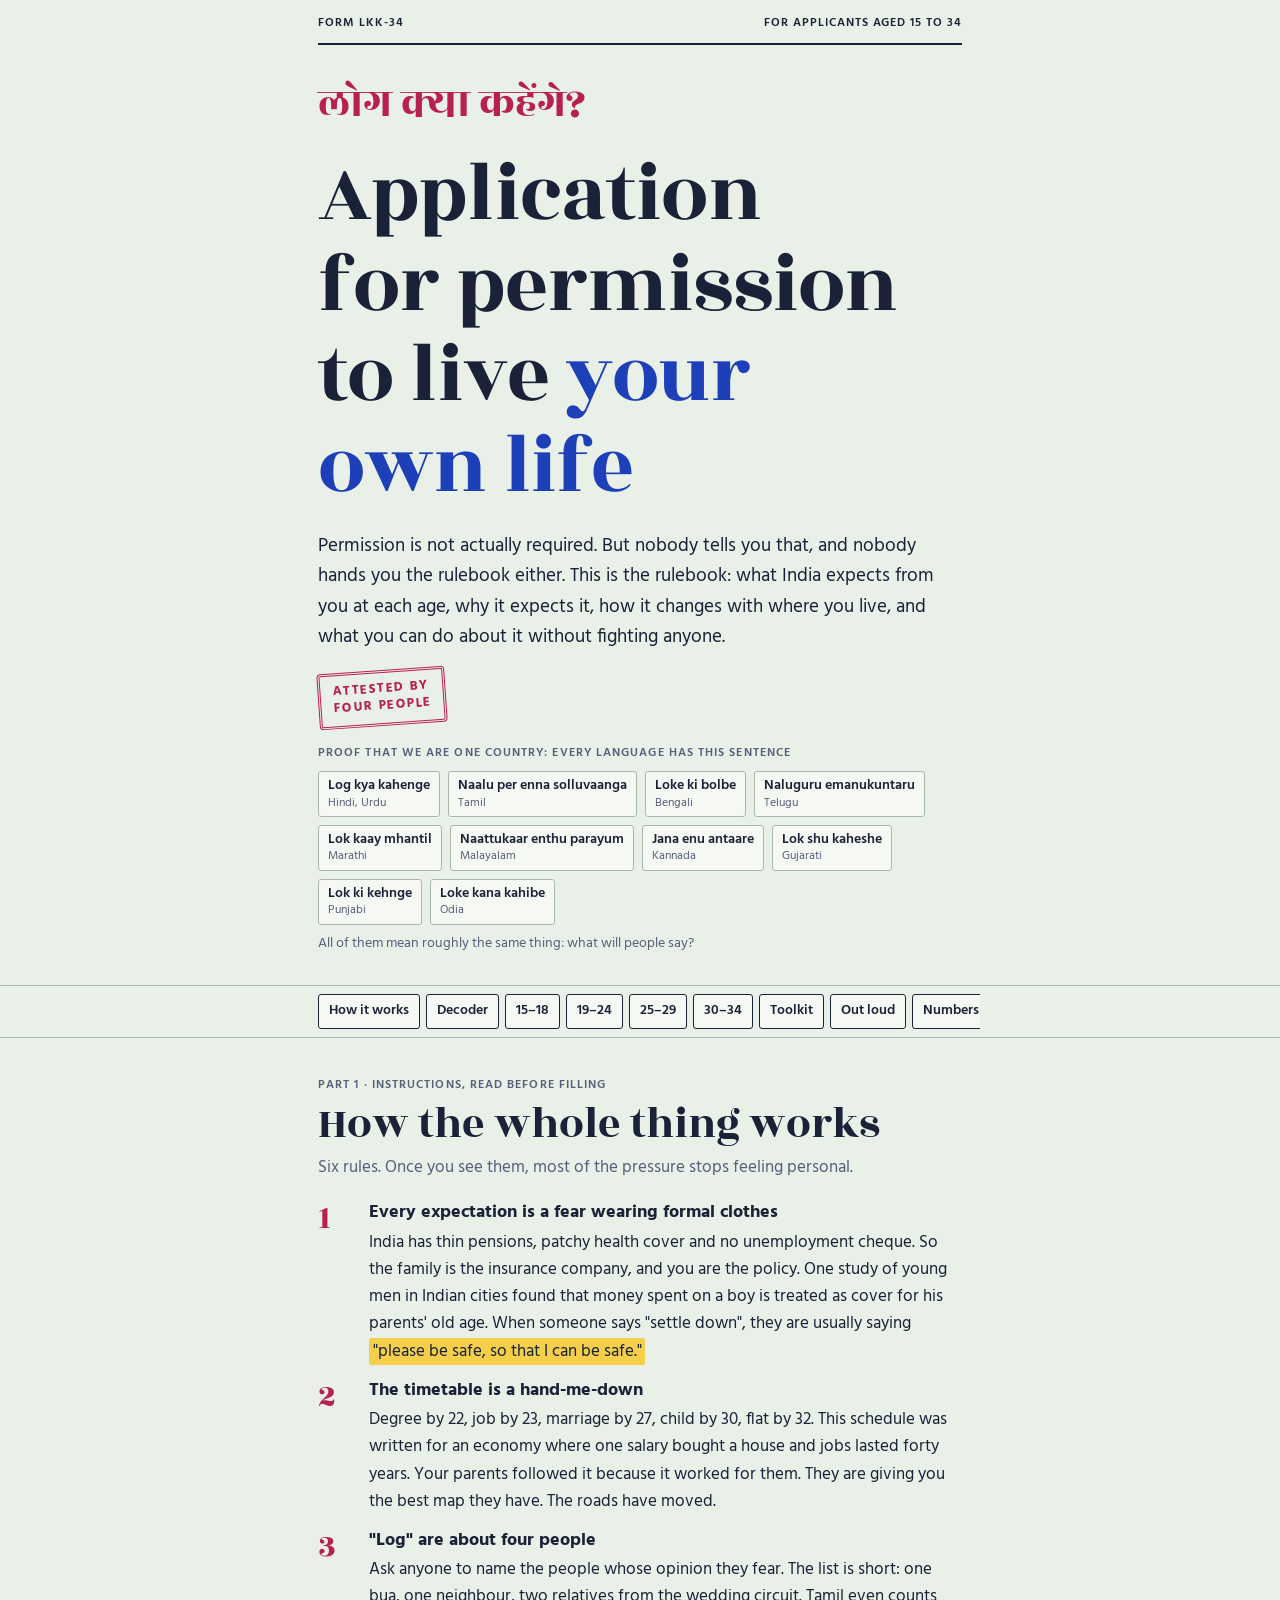
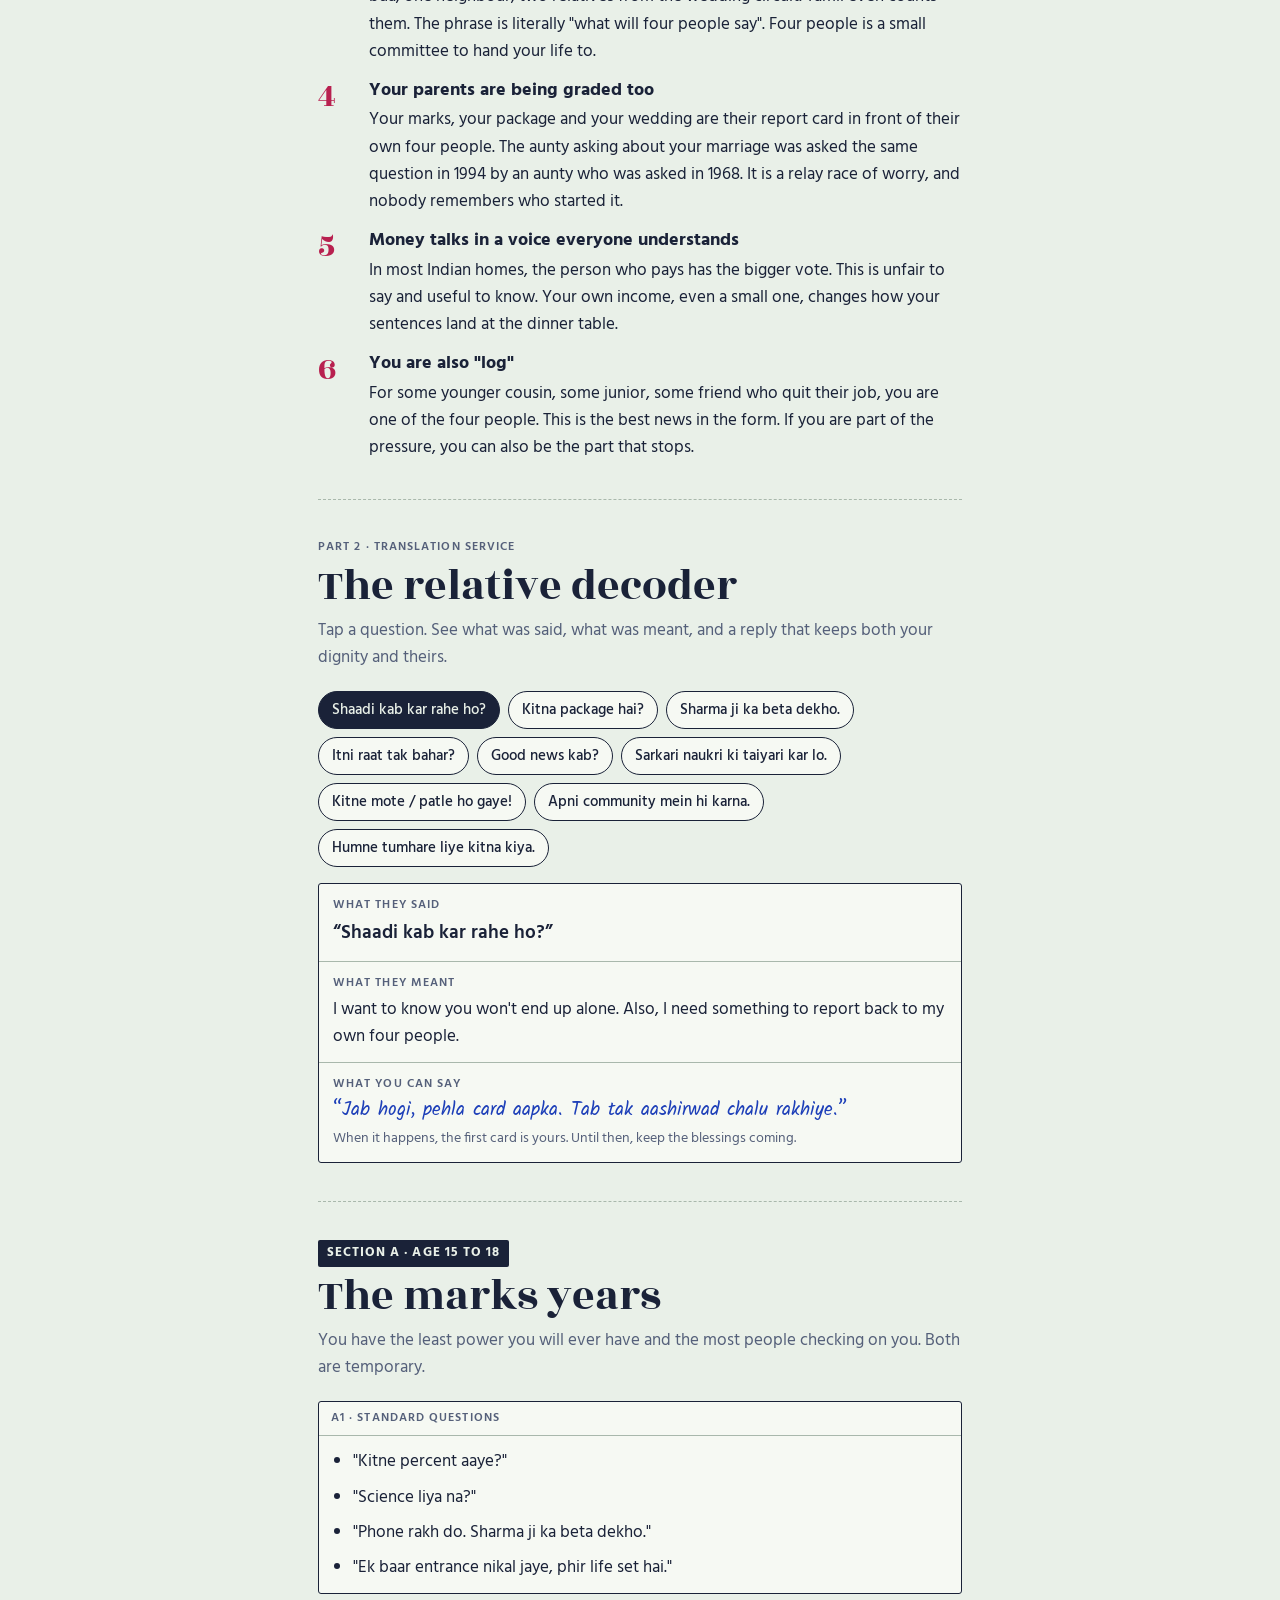
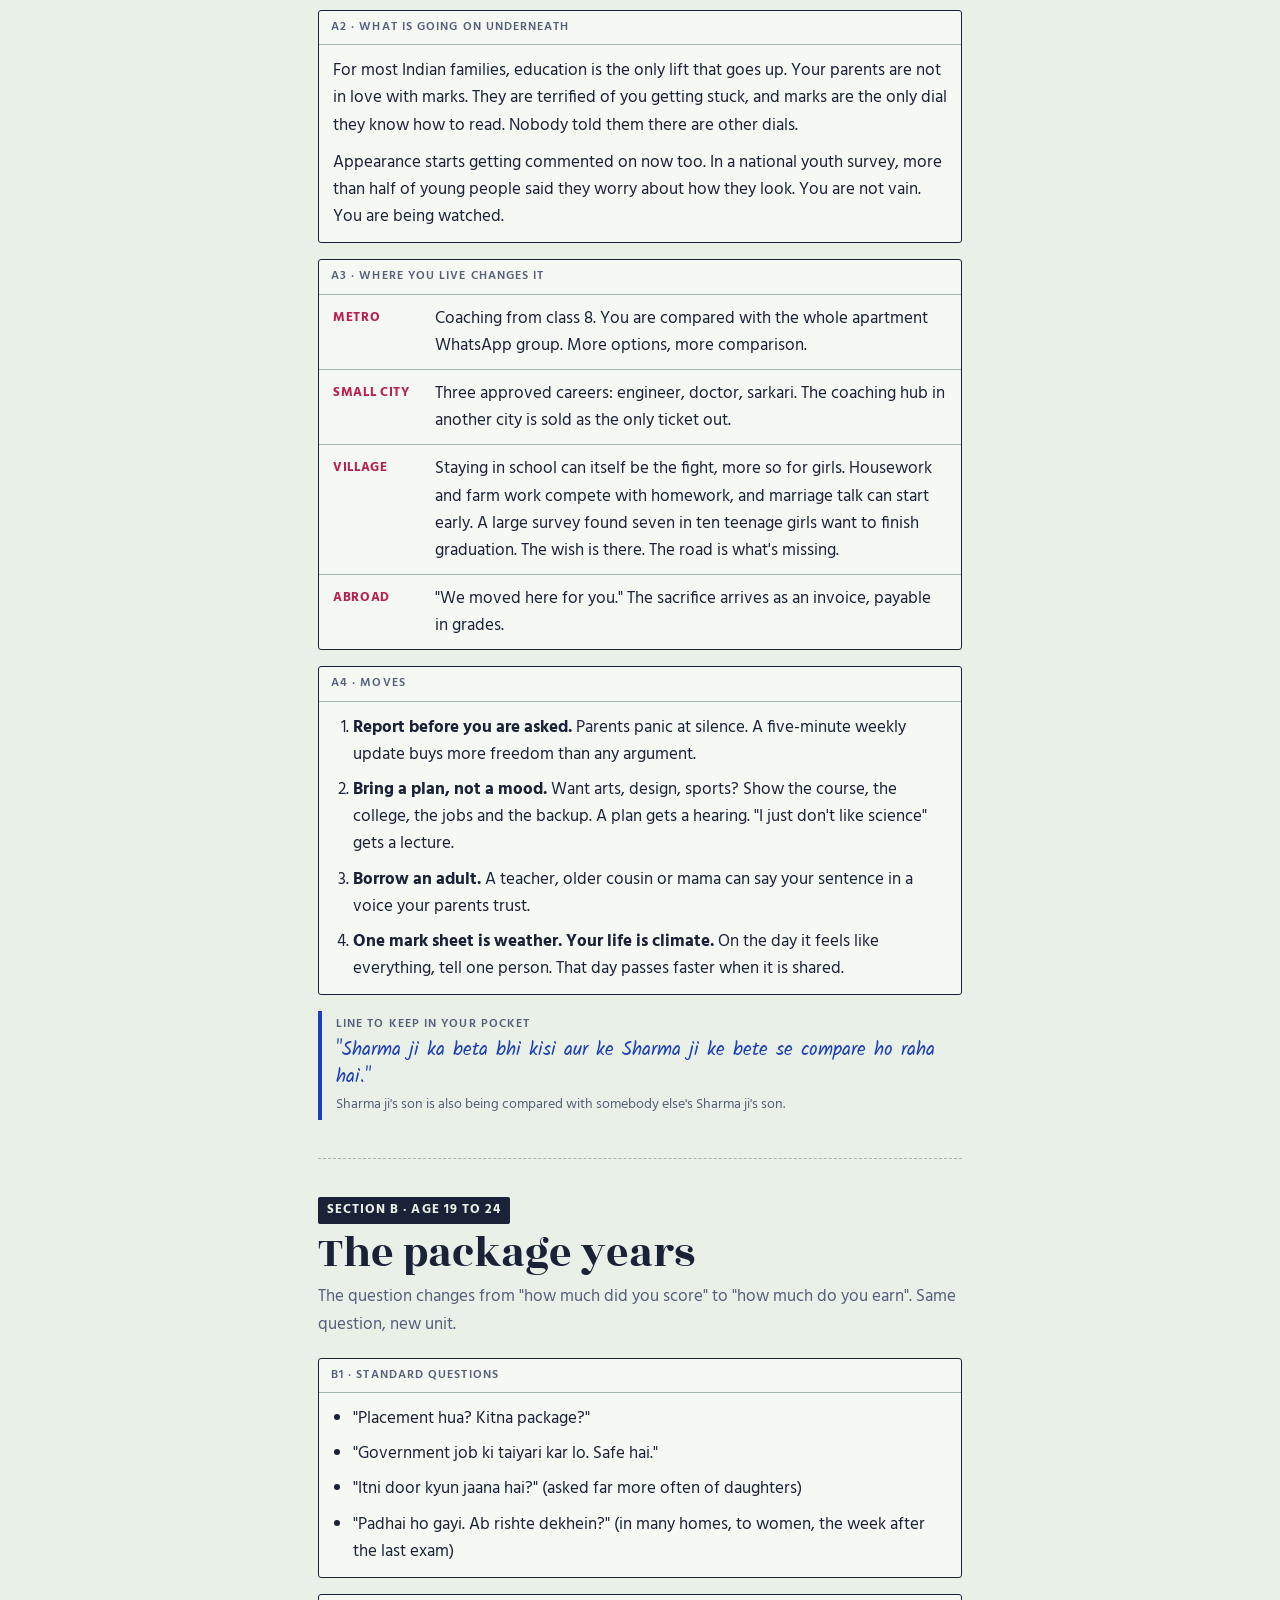
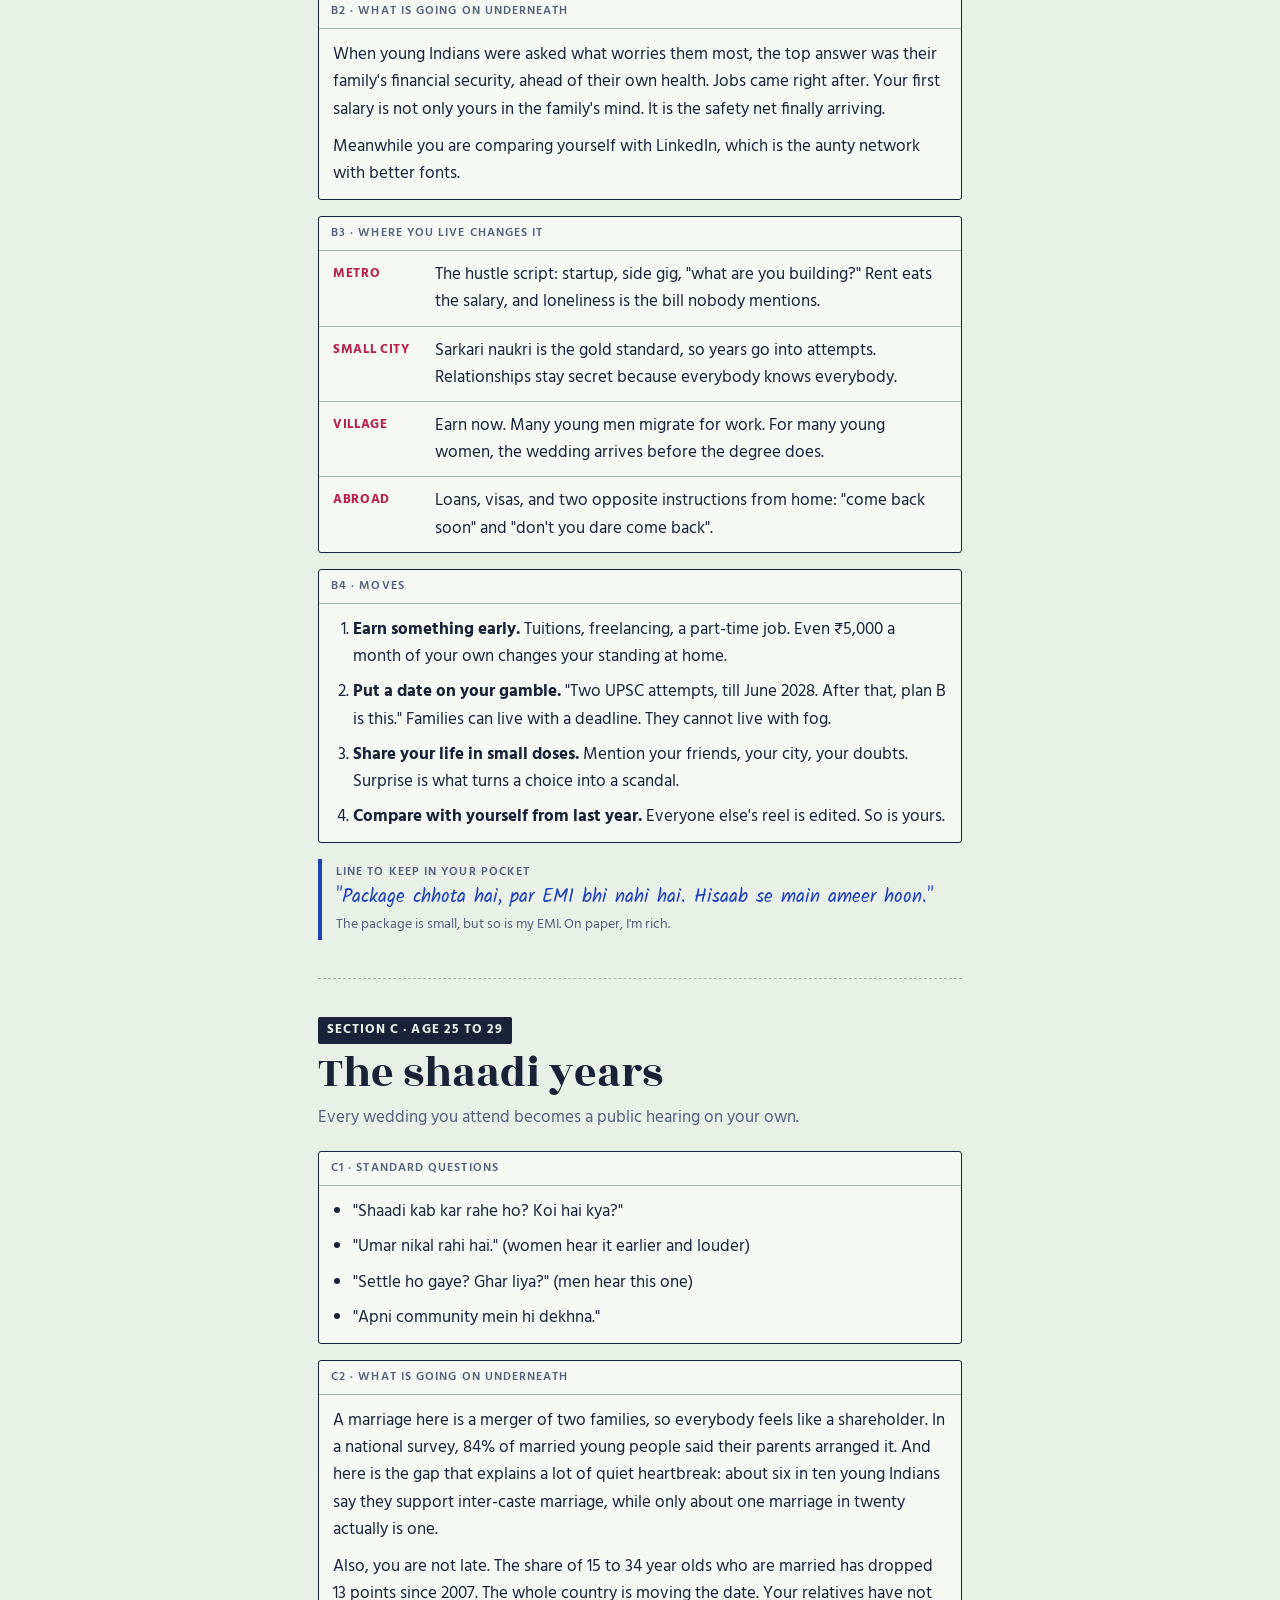
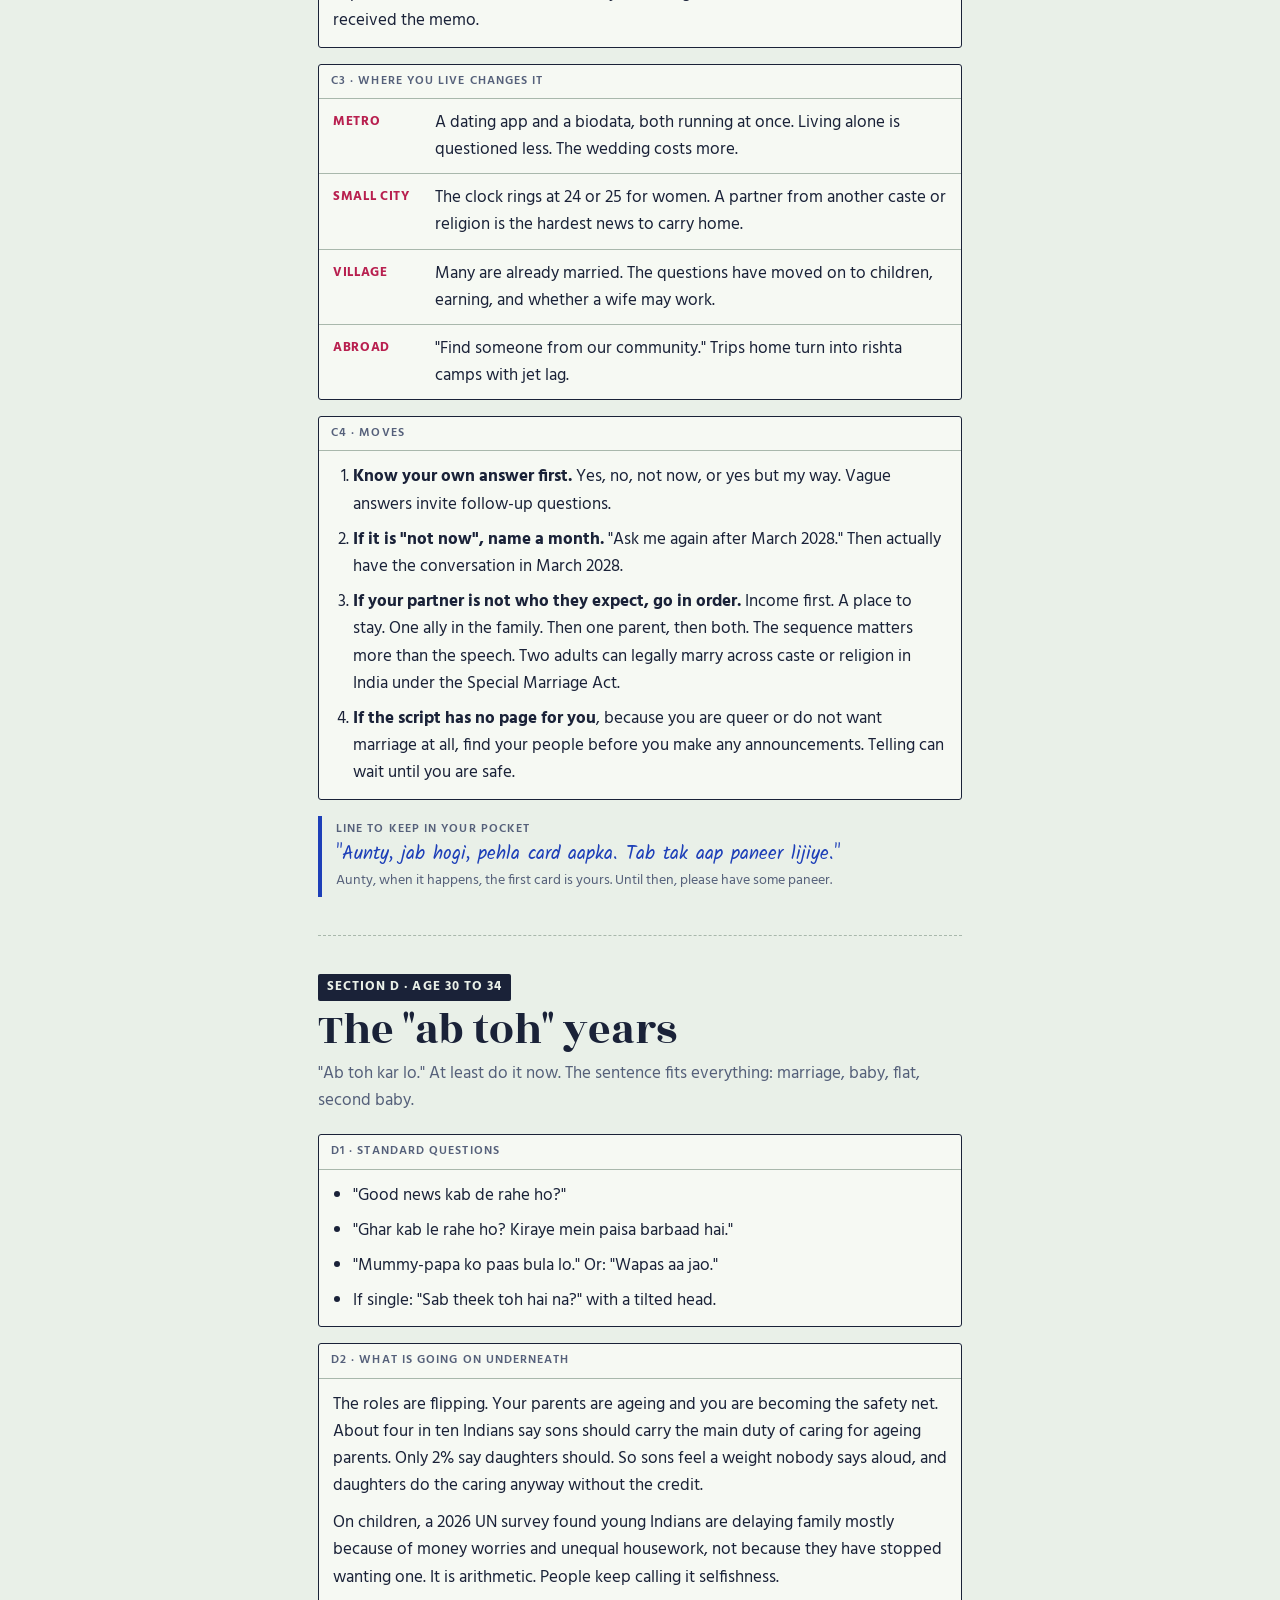
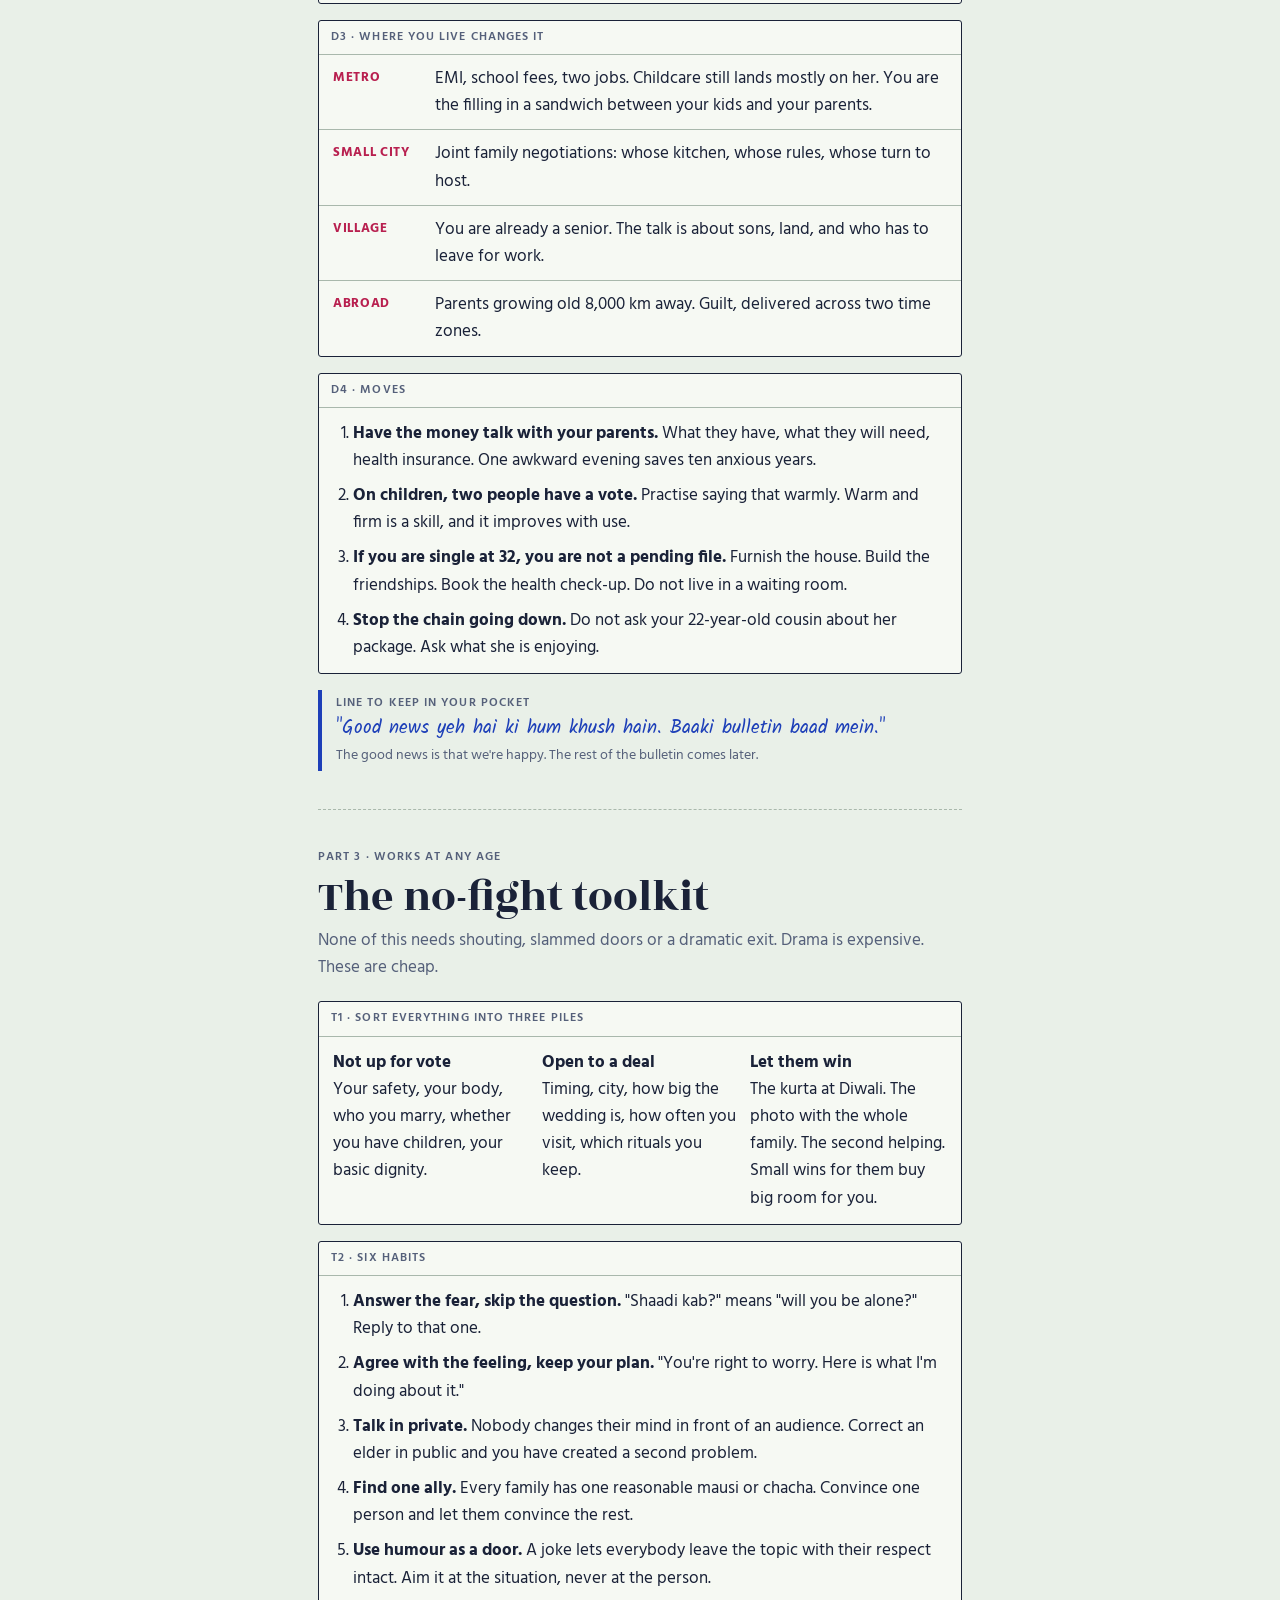
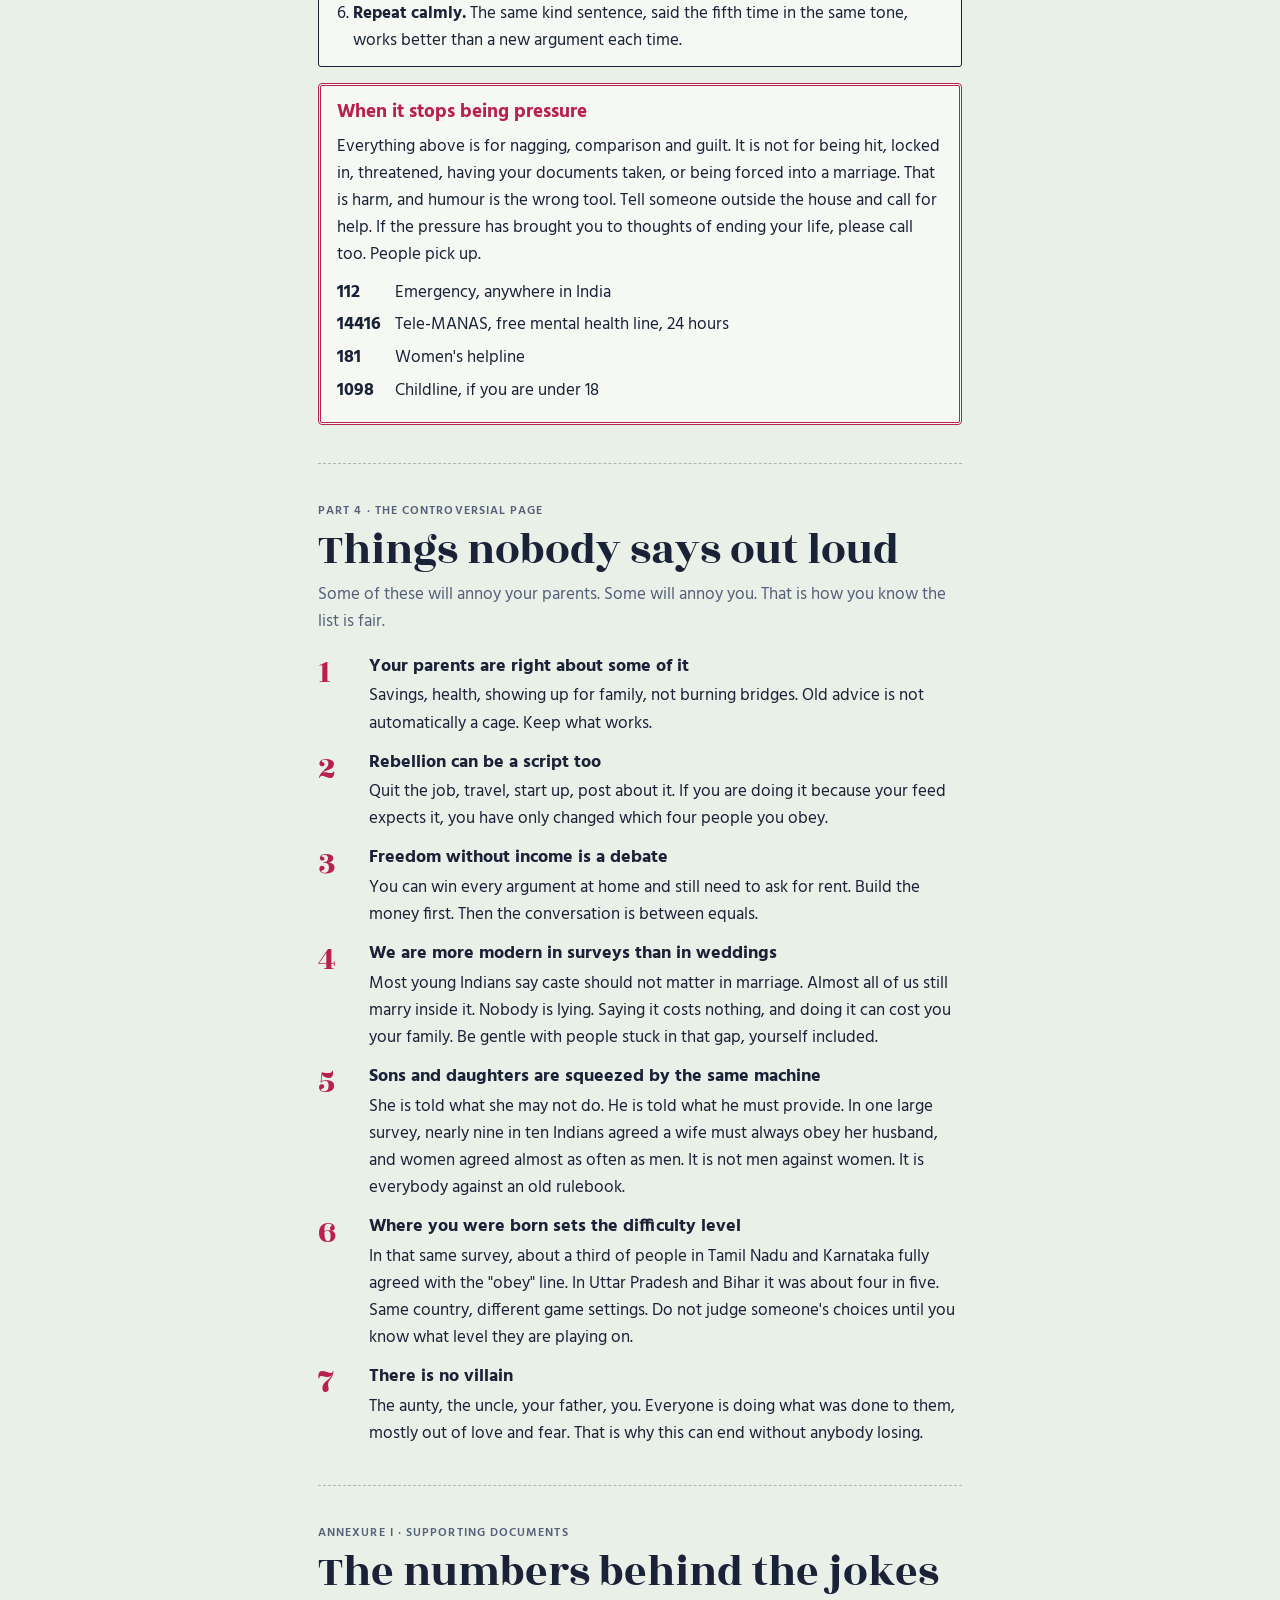
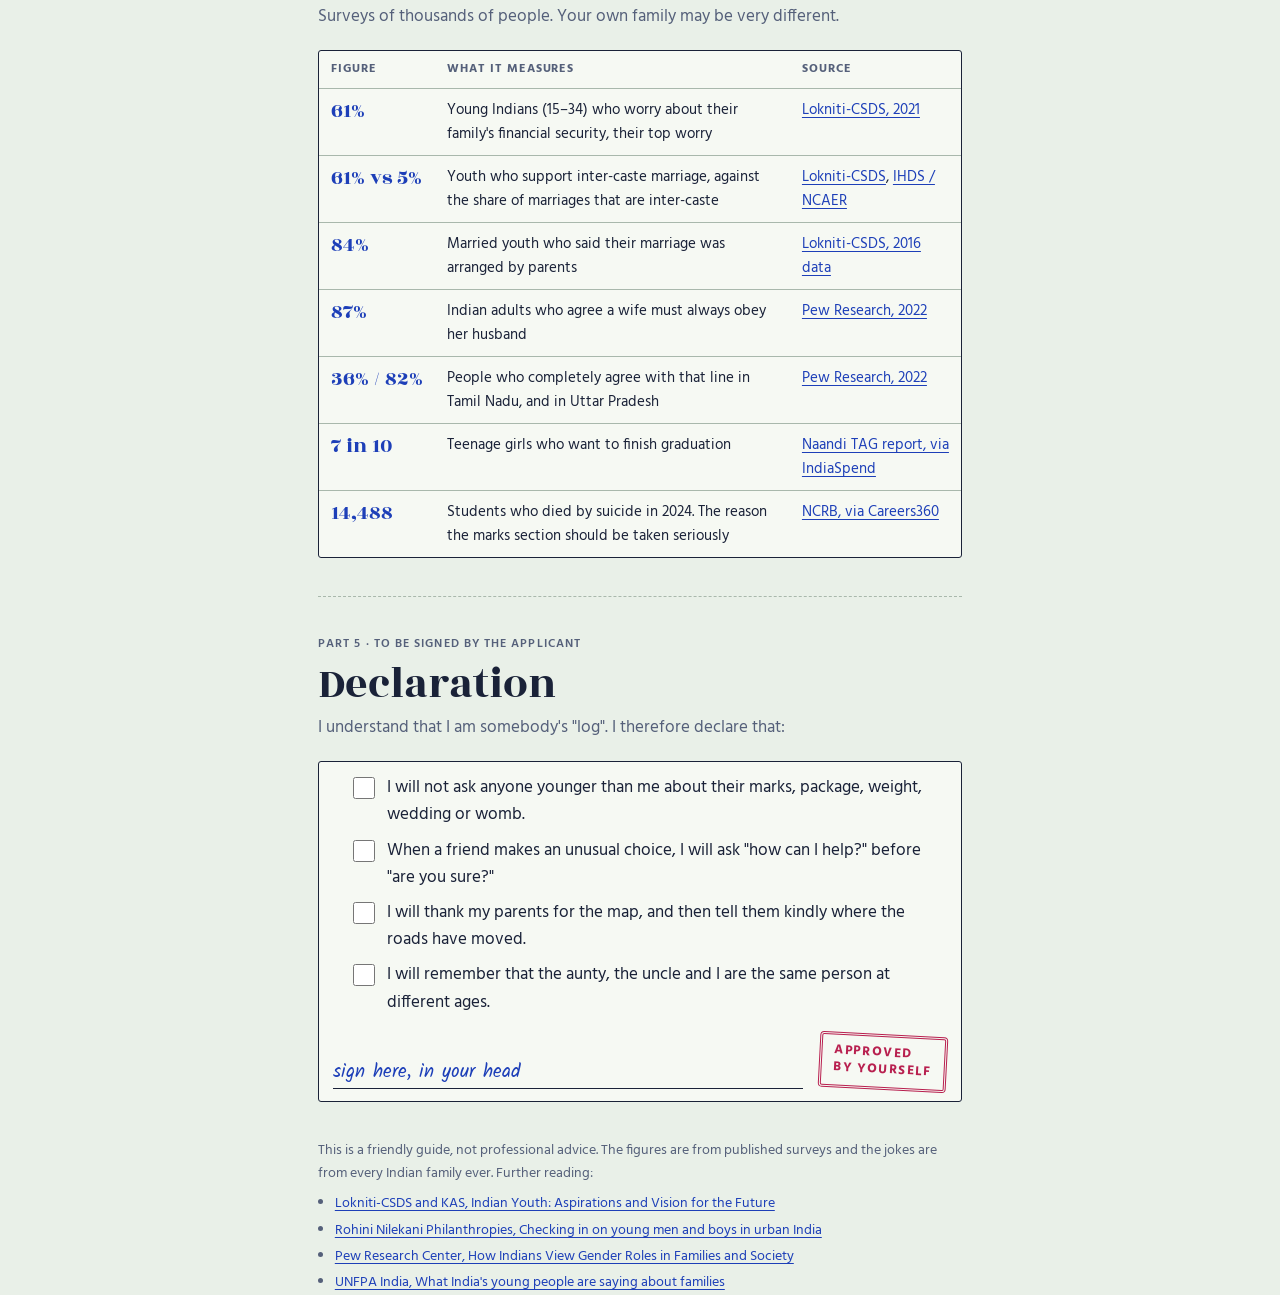
==== index.html @ 118fd036 "Add Log Kya Kahenge Field Guide page Co-Authored-By: Claude Fable 5.2 <noreply@anthropic.com> Claude" ====
<!DOCTYPE html>
<html lang="en">
<head>
<meta charset="utf-8">
<meta name="viewport" content="width=device-width, initial-scale=1">
<title>Log Kya Kahenge Field Guide</title>
<link rel="preconnect" href="https://fonts.googleapis.com">
<link rel="preconnect" href="https://fonts.gstatic.com" crossorigin>
<link href="https://fonts.googleapis.com/css2?family=Hind:wght@400;500;600;700&family=Kalam:wght@400;700&family=Rozha+One&display=swap" rel="stylesheet">
<style>
/* Layout idea: one sarkari form, top to bottom. Printed labels in Hind, answers "filled in" by hand in Kalam, headings in Rozha One. One column, 680px. */
:root{
  --paper:#E9F0E8;      /* pale green form paper */
  --card:#F6F9F3;       /* field background */
  --ink:#1A2238;        /* printed ink */
  --muted:#55607A;      /* small print */
  --pen:#1D3FB8;        /* ballpoint blue, handwritten answers */
  --stamp:#B8204F;      /* rubber stamp */
  --marker:#F4CF4A;     /* highlighter */
  --on-marker:#1A2238;
  --rule:#A9B8AC;       /* form lines */
  --display:"Rozha One","Hind",Georgia,serif;
  --body:"Hind",system-ui,-apple-system,"Segoe UI",sans-serif;
  --hand:"Kalam","Comic Sans MS",cursive;
}
@media (prefers-color-scheme: dark){
  :root:not([data-theme="light"]){
    --paper:#0F1626; --card:#172036; --ink:#E4EAE2; --muted:#9AA6BD;
    --pen:#93ABFF; --stamp:#FF7AA2; --marker:#E2B93B; --on-marker:#141A2B; --rule:#36425C;
    color-scheme:dark;
  }
}
:root[data-theme="dark"]{
  --paper:#0F1626; --card:#172036; --ink:#E4EAE2; --muted:#9AA6BD;
  --pen:#93ABFF; --stamp:#FF7AA2; --marker:#E2B93B; --on-marker:#141A2B; --rule:#36425C;
  color-scheme:dark;
}
*{box-sizing:border-box}
html{scroll-behavior:smooth;scroll-padding-top:64px}
@media (prefers-reduced-motion: reduce){html{scroll-behavior:auto}}
body{margin:0;background:var(--paper);color:var(--ink);font-family:var(--body);font-size:17px;line-height:1.6;-webkit-text-size-adjust:100%}
a{color:var(--pen);text-underline-offset:3px}
a:focus-visible,button:focus-visible,input:focus-visible{outline:3px solid var(--stamp);outline-offset:2px}
.wrap{max-width:680px;margin:0 auto;padding:0 18px}
h1,h2,h3{font-family:var(--display);font-weight:400;line-height:1.08;text-wrap:balance;margin:0}
p{margin:0}
.stack{display:flex;flex-direction:column;gap:16px}
.label{font-size:12px;font-weight:600;letter-spacing:.09em;text-transform:uppercase;color:var(--muted)}
.hand{font-family:var(--hand);color:var(--pen);font-size:1.12em;line-height:1.45}
mark{background:var(--marker);color:var(--on-marker);padding:0 .2em;border-radius:2px}

/* Form header */
.formhead{border-bottom:2px solid var(--ink);padding:14px 0 10px;display:flex;justify-content:space-between;gap:12px;flex-wrap:wrap}
.formhead span{font-size:12px;font-weight:600;letter-spacing:.08em;text-transform:uppercase}

/* Hero */
.hero{padding:34px 0 30px;display:flex;flex-direction:column;gap:18px;position:relative}
.deva{font-family:var(--display);font-size:clamp(30px,8vw,44px);color:var(--stamp);line-height:1.2}
.hero h1{font-size:clamp(44px,13vw,84px);letter-spacing:-.01em}
.hero h1 em{font-style:normal;color:var(--pen)}
.lede{font-size:19px;max-width:34em}
.stampbox{align-self:flex-start;border:3px double var(--stamp);color:var(--stamp);font-weight:700;font-size:13px;letter-spacing:.12em;text-transform:uppercase;padding:8px 12px;transform:rotate(-4deg);border-radius:4px;line-height:1.3}
.tongues{display:flex;flex-wrap:wrap;gap:8px;list-style:none;padding:0;margin:0}
.tongues li{border:1px solid var(--rule);background:var(--card);border-radius:3px;padding:5px 9px;font-size:14px;line-height:1.3}
.tongues b{font-weight:600}
.tongues span{color:var(--muted);font-size:12px;display:block}

/* Sticky section nav */
nav.jump{position:sticky;top:0;z-index:5;background:var(--paper);border-top:1px solid var(--rule);border-bottom:1px solid var(--rule)}
nav.jump .wrap{display:flex;gap:6px;overflow-x:auto;padding-top:8px;padding-bottom:8px}
nav.jump a{flex:0 0 auto;text-decoration:none;color:var(--ink);font-weight:600;font-size:14px;border:1.5px solid var(--ink);border-radius:3px;padding:5px 10px;background:var(--card)}
nav.jump a:hover{background:var(--marker);color:var(--on-marker)}

/* Sections */
section{padding:38px 0;border-bottom:1px dashed var(--rule)}
.sec-head{display:flex;flex-direction:column;gap:6px;margin-bottom:20px}
.sec-head h2{font-size:clamp(30px,8vw,44px)}
.sec-head p{color:var(--muted)}

/* Field box: the repeating form unit */
.field{border:1.5px solid var(--ink);background:var(--card);border-radius:3px}
.field > .label{display:block;border-bottom:1px solid var(--rule);padding:7px 12px}
.field > .body{padding:12px 14px;display:flex;flex-direction:column;gap:10px}
.field ul,.field ol{margin:0;padding-left:1.2em;display:flex;flex-direction:column;gap:8px}

/* Rules list */
.rules{display:flex;flex-direction:column;gap:14px;counter-reset:rule;list-style:none;margin:0;padding:0}
.rules li{counter-increment:rule;display:grid;grid-template-columns:auto 1fr;gap:4px 14px;align-items:start}
.rules li::before{content:counter(rule);font-family:var(--display);font-size:34px;line-height:1;color:var(--stamp);min-width:1.1em}
.rules h3{font-family:var(--body);font-weight:700;font-size:18px;line-height:1.3}
.rules div{display:flex;flex-direction:column;gap:4px}

/* Decoder */
.chips{display:flex;flex-wrap:wrap;gap:8px}
.chips button{font:inherit;font-size:15px;font-weight:500;color:var(--ink);background:var(--card);border:1.5px solid var(--ink);border-radius:999px;padding:6px 13px;cursor:pointer;text-align:left}
.chips button[aria-pressed="true"]{background:var(--ink);color:var(--paper)}
.decode{display:flex;flex-direction:column;gap:0}
.decode .row{padding:12px 14px;border-top:1px solid var(--rule);display:flex;flex-direction:column;gap:3px}
.decode .row:first-child{border-top:0}
.gloss{color:var(--muted);font-size:14px;font-family:var(--body)}

/* Age sections */
.age-tag{display:inline-block;align-self:flex-start;background:var(--ink);color:var(--paper);font-weight:700;font-size:13px;letter-spacing:.08em;padding:3px 9px;border-radius:2px;text-transform:uppercase}
.places{display:grid;grid-template-columns:1fr;gap:0}
.places div{padding:10px 14px;border-top:1px solid var(--rule);display:grid;grid-template-columns:92px 1fr;gap:10px}
.places div:first-child{border-top:0}
.places b{font-size:13px;letter-spacing:.05em;text-transform:uppercase;color:var(--stamp);padding-top:3px}
.pocket{border-left:4px solid var(--pen);padding:4px 0 4px 14px;display:flex;flex-direction:column;gap:2px}

/* Piles */
.piles{display:grid;grid-template-columns:repeat(auto-fit,minmax(190px,1fr));gap:12px}

/* Help box */
.help{border:3px double var(--stamp);border-radius:4px;padding:16px;display:flex;flex-direction:column;gap:10px;background:var(--card)}
.help h3{font-family:var(--body);font-weight:700;font-size:19px;color:var(--stamp)}
.nums{display:grid;grid-template-columns:auto 1fr;gap:4px 14px;font-variant-numeric:tabular-nums}
.nums b{font-size:18px}

/* Data table */
.tablewrap{overflow-x:auto;border:1.5px solid var(--ink);border-radius:3px;background:var(--card)}
table{border-collapse:collapse;width:100%;min-width:480px;font-size:15px}
th,td{text-align:left;padding:9px 12px;border-top:1px solid var(--rule);vertical-align:top}
tr:first-child th{border-top:0}
thead th{font-size:12px;letter-spacing:.08em;text-transform:uppercase;color:var(--muted)}
td.n{font-family:var(--display);font-size:22px;white-space:nowrap;color:var(--pen);font-variant-numeric:tabular-nums;line-height:1.2}

/* Declaration */
.pledge{list-style:none;margin:0;padding:0;display:flex;flex-direction:column;gap:10px}
.pledge label{display:grid;grid-template-columns:auto 1fr;gap:12px;align-items:start;cursor:pointer}
.pledge input{width:22px;height:22px;margin:3px 0 0;accent-color:var(--pen)}
.sign{display:flex;justify-content:space-between;align-items:flex-end;gap:16px;flex-wrap:wrap;margin-top:8px}
.sign .line{flex:1 1 180px;border-bottom:1.5px solid var(--ink);padding-bottom:2px}
footer{padding:26px 0 46px;color:var(--muted);font-size:14px}
footer ul{margin:8px 0 0;padding-left:1.2em;display:flex;flex-direction:column;gap:4px}
</style>
</head>
<body>

<div class="wrap">
  <div class="formhead">
    <span>Form LKK-34</span>
    <span>For applicants aged 15 to 34</span>
  </div>

  <header class="hero">
    <p class="deva" lang="hi">लोग क्या कहेंगे?</p>
    <h1>Application for permission to live <em>your own life</em></h1>
    <p class="lede">Permission is not actually required. But nobody tells you that, and nobody hands you the rulebook either. This is the rulebook: what India expects from you at each age, why it expects it, how it changes with where you live, and what you can do about it without fighting anyone.</p>
    <div class="stampbox">Attested by<br>four people</div>
    <div class="stack" style="gap:8px">
      <p class="label">Proof that we are one country: every language has this sentence</p>
      <ul class="tongues">
        <li><b>Log kya kahenge</b><span>Hindi, Urdu</span></li>
        <li><b>Naalu per enna solluvaanga</b><span>Tamil</span></li>
        <li><b>Loke ki bolbe</b><span>Bengali</span></li>
        <li><b>Naluguru emanukuntaru</b><span>Telugu</span></li>
        <li><b>Lok kaay mhantil</b><span>Marathi</span></li>
        <li><b>Naattukaar enthu parayum</b><span>Malayalam</span></li>
        <li><b>Jana enu antaare</b><span>Kannada</span></li>
        <li><b>Lok shu kaheshe</b><span>Gujarati</span></li>
        <li><b>Lok ki kehnge</b><span>Punjabi</span></li>
        <li><b>Loke kana kahibe</b><span>Odia</span></li>
      </ul>
      <p class="gloss">All of them mean roughly the same thing: what will people say?</p>
    </div>
  </header>
</div>

<nav class="jump" aria-label="Sections">
  <div class="wrap">
    <a href="#how-it-works">How it works</a>
    <a href="#decoder">Decoder</a>
    <a href="#age-15-18">15–18</a>
    <a href="#age-19-24">19–24</a>
    <a href="#age-25-29">25–29</a>
    <a href="#age-30-34">30–34</a>
    <a href="#toolkit">Toolkit</a>
    <a href="#out-loud">Out loud</a>
    <a href="#numbers">Numbers</a>
  </div>
</nav>

<main class="wrap">

<!-- HOW IT WORKS -->
<section id="how-it-works">
  <div class="sec-head">
    <p class="label">Part 1 · Instructions, read before filling</p>
    <h2>How the whole thing works</h2>
    <p>Six rules. Once you see them, most of the pressure stops feeling personal.</p>
  </div>
  <ol class="rules">
    <li><div>
      <h3>Every expectation is a fear wearing formal clothes</h3>
      <p>India has thin pensions, patchy health cover and no unemployment cheque. So the family is the insurance company, and you are the policy. One study of young men in Indian cities found that money spent on a boy is treated as cover for his parents' old age. When someone says "settle down", they are usually saying <mark>"please be safe, so that I can be safe."</mark></p>
    </div></li>
    <li><div>
      <h3>The timetable is a hand-me-down</h3>
      <p>Degree by 22, job by 23, marriage by 27, child by 30, flat by 32. This schedule was written for an economy where one salary bought a house and jobs lasted forty years. Your parents followed it because it worked for them. They are giving you the best map they have. The roads have moved.</p>
    </div></li>
    <li><div>
      <h3>"Log" are about four people</h3>
      <p>Ask anyone to name the people whose opinion they fear. The list is short: one bua, one neighbour, two relatives from the wedding circuit. Tamil even counts them. The phrase is literally "what will four people say". Four people is a small committee to hand your life to.</p>
    </div></li>
    <li><div>
      <h3>Your parents are being graded too</h3>
      <p>Your marks, your package and your wedding are their report card in front of their own four people. The aunty asking about your marriage was asked the same question in 1994 by an aunty who was asked in 1968. It is a relay race of worry, and nobody remembers who started it.</p>
    </div></li>
    <li><div>
      <h3>Money talks in a voice everyone understands</h3>
      <p>In most Indian homes, the person who pays has the bigger vote. This is unfair to say and useful to know. Your own income, even a small one, changes how your sentences land at the dinner table.</p>
    </div></li>
    <li><div>
      <h3>You are also "log"</h3>
      <p>For some younger cousin, some junior, some friend who quit their job, you are one of the four people. This is the best news in the form. If you are part of the pressure, you can also be the part that stops.</p>
    </div></li>
  </ol>
</section>

<!-- DECODER -->
<section id="decoder">
  <div class="sec-head">
    <p class="label">Part 2 · Translation service</p>
    <h2>The relative decoder</h2>
    <p>Tap a question. See what was said, what was meant, and a reply that keeps both your dignity and theirs.</p>
  </div>
  <div class="stack">
    <div class="chips" id="chips" role="group" aria-label="Questions you get asked"></div>
    <div class="field">
      <div class="decode" aria-live="polite">
        <div class="row"><span class="label">What they said</span><p id="d-said" style="font-weight:600;font-size:19px"></p></div>
        <div class="row"><span class="label">What they meant</span><p id="d-meant"></p></div>
        <div class="row"><span class="label">What you can say</span><p class="hand" id="d-say"></p><p class="gloss" id="d-gloss"></p></div>
      </div>
    </div>
  </div>
</section>

<!-- AGE 15-18 -->
<section id="age-15-18">
  <div class="sec-head">
    <span class="age-tag">Section A · Age 15 to 18</span>
    <h2>The marks years</h2>
    <p>You have the least power you will ever have and the most people checking on you. Both are temporary.</p>
  </div>
  <div class="stack">
    <div class="field"><span class="label">A1 · Standard questions</span><div class="body"><ul>
      <li>"Kitne percent aaye?"</li>
      <li>"Science liya na?"</li>
      <li>"Phone rakh do. Sharma ji ka beta dekho."</li>
      <li>"Ek baar entrance nikal jaye, phir life set hai."</li>
    </ul></div></div>
    <div class="field"><span class="label">A2 · What is going on underneath</span><div class="body">
      <p>For most Indian families, education is the only lift that goes up. Your parents are not in love with marks. They are terrified of you getting stuck, and marks are the only dial they know how to read. Nobody told them there are other dials.</p>
      <p>Appearance starts getting commented on now too. In a national youth survey, more than half of young people said they worry about how they look. You are not vain. You are being watched.</p>
    </div></div>
    <div class="field"><span class="label">A3 · Where you live changes it</span><div class="places">
      <div><b>Metro</b><span>Coaching from class 8. You are compared with the whole apartment WhatsApp group. More options, more comparison.</span></div>
      <div><b>Small city</b><span>Three approved careers: engineer, doctor, sarkari. The coaching hub in another city is sold as the only ticket out.</span></div>
      <div><b>Village</b><span>Staying in school can itself be the fight, more so for girls. Housework and farm work compete with homework, and marriage talk can start early. A large survey found seven in ten teenage girls want to finish graduation. The wish is there. The road is what's missing.</span></div>
      <div><b>Abroad</b><span>"We moved here for you." The sacrifice arrives as an invoice, payable in grades.</span></div>
    </div></div>
    <div class="field"><span class="label">A4 · Moves</span><div class="body"><ol>
      <li><b>Report before you are asked.</b> Parents panic at silence. A five-minute weekly update buys more freedom than any argument.</li>
      <li><b>Bring a plan, not a mood.</b> Want arts, design, sports? Show the course, the college, the jobs and the backup. A plan gets a hearing. "I just don't like science" gets a lecture.</li>
      <li><b>Borrow an adult.</b> A teacher, older cousin or mama can say your sentence in a voice your parents trust.</li>
      <li><b>One mark sheet is weather. Your life is climate.</b> On the day it feels like everything, tell one person. That day passes faster when it is shared.</li>
    </ol></div></div>
    <div class="pocket"><span class="label">Line to keep in your pocket</span>
      <p class="hand">"Sharma ji ka beta bhi kisi aur ke Sharma ji ke bete se compare ho raha hai."</p>
      <p class="gloss">Sharma ji's son is also being compared with somebody else's Sharma ji's son.</p>
    </div>
  </div>
</section>

<!-- AGE 19-24 -->
<section id="age-19-24">
  <div class="sec-head">
    <span class="age-tag">Section B · Age 19 to 24</span>
    <h2>The package years</h2>
    <p>The question changes from "how much did you score" to "how much do you earn". Same question, new unit.</p>
  </div>
  <div class="stack">
    <div class="field"><span class="label">B1 · Standard questions</span><div class="body"><ul>
      <li>"Placement hua? Kitna package?"</li>
      <li>"Government job ki taiyari kar lo. Safe hai."</li>
      <li>"Itni door kyun jaana hai?" (asked far more often of daughters)</li>
      <li>"Padhai ho gayi. Ab rishte dekhein?" (in many homes, to women, the week after the last exam)</li>
    </ul></div></div>
    <div class="field"><span class="label">B2 · What is going on underneath</span><div class="body">
      <p>When young Indians were asked what worries them most, the top answer was their family's financial security, ahead of their own health. Jobs came right after. Your first salary is not only yours in the family's mind. It is the safety net finally arriving.</p>
      <p>Meanwhile you are comparing yourself with LinkedIn, which is the aunty network with better fonts.</p>
    </div></div>
    <div class="field"><span class="label">B3 · Where you live changes it</span><div class="places">
      <div><b>Metro</b><span>The hustle script: startup, side gig, "what are you building?" Rent eats the salary, and loneliness is the bill nobody mentions.</span></div>
      <div><b>Small city</b><span>Sarkari naukri is the gold standard, so years go into attempts. Relationships stay secret because everybody knows everybody.</span></div>
      <div><b>Village</b><span>Earn now. Many young men migrate for work. For many young women, the wedding arrives before the degree does.</span></div>
      <div><b>Abroad</b><span>Loans, visas, and two opposite instructions from home: "come back soon" and "don't you dare come back".</span></div>
    </div></div>
    <div class="field"><span class="label">B4 · Moves</span><div class="body"><ol>
      <li><b>Earn something early.</b> Tuitions, freelancing, a part-time job. Even ₹5,000 a month of your own changes your standing at home.</li>
      <li><b>Put a date on your gamble.</b> "Two UPSC attempts, till June 2028. After that, plan B is this." Families can live with a deadline. They cannot live with fog.</li>
      <li><b>Share your life in small doses.</b> Mention your friends, your city, your doubts. Surprise is what turns a choice into a scandal.</li>
      <li><b>Compare with yourself from last year.</b> Everyone else's reel is edited. So is yours.</li>
    </ol></div></div>
    <div class="pocket"><span class="label">Line to keep in your pocket</span>
      <p class="hand">"Package chhota hai, par EMI bhi nahi hai. Hisaab se main ameer hoon."</p>
      <p class="gloss">The package is small, but so is my EMI. On paper, I'm rich.</p>
    </div>
  </div>
</section>

<!-- AGE 25-29 -->
<section id="age-25-29">
  <div class="sec-head">
    <span class="age-tag">Section C · Age 25 to 29</span>
    <h2>The shaadi years</h2>
    <p>Every wedding you attend becomes a public hearing on your own.</p>
  </div>
  <div class="stack">
    <div class="field"><span class="label">C1 · Standard questions</span><div class="body"><ul>
      <li>"Shaadi kab kar rahe ho? Koi hai kya?"</li>
      <li>"Umar nikal rahi hai." (women hear it earlier and louder)</li>
      <li>"Settle ho gaye? Ghar liya?" (men hear this one)</li>
      <li>"Apni community mein hi dekhna."</li>
    </ul></div></div>
    <div class="field"><span class="label">C2 · What is going on underneath</span><div class="body">
      <p>A marriage here is a merger of two families, so everybody feels like a shareholder. In a national survey, 84% of married young people said their parents arranged it. And here is the gap that explains a lot of quiet heartbreak: about six in ten young Indians say they support inter-caste marriage, while only about one marriage in twenty actually is one.</p>
      <p>Also, you are not late. The share of 15 to 34 year olds who are married has dropped 13 points since 2007. The whole country is moving the date. Your relatives have not received the memo.</p>
    </div></div>
    <div class="field"><span class="label">C3 · Where you live changes it</span><div class="places">
      <div><b>Metro</b><span>A dating app and a biodata, both running at once. Living alone is questioned less. The wedding costs more.</span></div>
      <div><b>Small city</b><span>The clock rings at 24 or 25 for women. A partner from another caste or religion is the hardest news to carry home.</span></div>
      <div><b>Village</b><span>Many are already married. The questions have moved on to children, earning, and whether a wife may work.</span></div>
      <div><b>Abroad</b><span>"Find someone from our community." Trips home turn into rishta camps with jet lag.</span></div>
    </div></div>
    <div class="field"><span class="label">C4 · Moves</span><div class="body"><ol>
      <li><b>Know your own answer first.</b> Yes, no, not now, or yes but my way. Vague answers invite follow-up questions.</li>
      <li><b>If it is "not now", name a month.</b> "Ask me again after March 2028." Then actually have the conversation in March 2028.</li>
      <li><b>If your partner is not who they expect, go in order.</b> Income first. A place to stay. One ally in the family. Then one parent, then both. The sequence matters more than the speech. Two adults can legally marry across caste or religion in India under the Special Marriage Act.</li>
      <li><b>If the script has no page for you</b>, because you are queer or do not want marriage at all, find your people before you make any announcements. Telling can wait until you are safe.</li>
    </ol></div></div>
    <div class="pocket"><span class="label">Line to keep in your pocket</span>
      <p class="hand">"Aunty, jab hogi, pehla card aapka. Tab tak aap paneer lijiye."</p>
      <p class="gloss">Aunty, when it happens, the first card is yours. Until then, please have some paneer.</p>
    </div>
  </div>
</section>

<!-- AGE 30-34 -->
<section id="age-30-34">
  <div class="sec-head">
    <span class="age-tag">Section D · Age 30 to 34</span>
    <h2>The "ab toh" years</h2>
    <p>"Ab toh kar lo." At least do it now. The sentence fits everything: marriage, baby, flat, second baby.</p>
  </div>
  <div class="stack">
    <div class="field"><span class="label">D1 · Standard questions</span><div class="body"><ul>
      <li>"Good news kab de rahe ho?"</li>
      <li>"Ghar kab le rahe ho? Kiraye mein paisa barbaad hai."</li>
      <li>"Mummy-papa ko paas bula lo." Or: "Wapas aa jao."</li>
      <li>If single: "Sab theek toh hai na?" with a tilted head.</li>
    </ul></div></div>
    <div class="field"><span class="label">D2 · What is going on underneath</span><div class="body">
      <p>The roles are flipping. Your parents are ageing and you are becoming the safety net. About four in ten Indians say sons should carry the main duty of caring for ageing parents. Only 2% say daughters should. So sons feel a weight nobody says aloud, and daughters do the caring anyway without the credit.</p>
      <p>On children, a 2026 UN survey found young Indians are delaying family mostly because of money worries and unequal housework, not because they have stopped wanting one. It is arithmetic. People keep calling it selfishness.</p>
    </div></div>
    <div class="field"><span class="label">D3 · Where you live changes it</span><div class="places">
      <div><b>Metro</b><span>EMI, school fees, two jobs. Childcare still lands mostly on her. You are the filling in a sandwich between your kids and your parents.</span></div>
      <div><b>Small city</b><span>Joint family negotiations: whose kitchen, whose rules, whose turn to host.</span></div>
      <div><b>Village</b><span>You are already a senior. The talk is about sons, land, and who has to leave for work.</span></div>
      <div><b>Abroad</b><span>Parents growing old 8,000 km away. Guilt, delivered across two time zones.</span></div>
    </div></div>
    <div class="field"><span class="label">D4 · Moves</span><div class="body"><ol>
      <li><b>Have the money talk with your parents.</b> What they have, what they will need, health insurance. One awkward evening saves ten anxious years.</li>
      <li><b>On children, two people have a vote.</b> Practise saying that warmly. Warm and firm is a skill, and it improves with use.</li>
      <li><b>If you are single at 32, you are not a pending file.</b> Furnish the house. Build the friendships. Book the health check-up. Do not live in a waiting room.</li>
      <li><b>Stop the chain going down.</b> Do not ask your 22-year-old cousin about her package. Ask what she is enjoying.</li>
    </ol></div></div>
    <div class="pocket"><span class="label">Line to keep in your pocket</span>
      <p class="hand">"Good news yeh hai ki hum khush hain. Baaki bulletin baad mein."</p>
      <p class="gloss">The good news is that we're happy. The rest of the bulletin comes later.</p>
    </div>
  </div>
</section>

<!-- TOOLKIT -->
<section id="toolkit">
  <div class="sec-head">
    <p class="label">Part 3 · Works at any age</p>
    <h2>The no-fight toolkit</h2>
    <p>None of this needs shouting, slammed doors or a dramatic exit. Drama is expensive. These are cheap.</p>
  </div>
  <div class="stack">
    <div class="field"><span class="label">T1 · Sort everything into three piles</span><div class="body">
      <div class="piles">
        <div><p><b>Not up for vote</b></p><p>Your safety, your body, who you marry, whether you have children, your basic dignity.</p></div>
        <div><p><b>Open to a deal</b></p><p>Timing, city, how big the wedding is, how often you visit, which rituals you keep.</p></div>
        <div><p><b>Let them win</b></p><p>The kurta at Diwali. The photo with the whole family. The second helping. Small wins for them buy big room for you.</p></div>
      </div>
    </div></div>
    <div class="field"><span class="label">T2 · Six habits</span><div class="body"><ol>
      <li><b>Answer the fear, skip the question.</b> "Shaadi kab?" means "will you be alone?" Reply to that one.</li>
      <li><b>Agree with the feeling, keep your plan.</b> "You're right to worry. Here is what I'm doing about it."</li>
      <li><b>Talk in private.</b> Nobody changes their mind in front of an audience. Correct an elder in public and you have created a second problem.</li>
      <li><b>Find one ally.</b> Every family has one reasonable mausi or chacha. Convince one person and let them convince the rest.</li>
      <li><b>Use humour as a door.</b> A joke lets everybody leave the topic with their respect intact. Aim it at the situation, never at the person.</li>
      <li><b>Repeat calmly.</b> The same kind sentence, said the fifth time in the same tone, works better than a new argument each time.</li>
    </ol></div></div>
    <div class="help">
      <h3>When it stops being pressure</h3>
      <p>Everything above is for nagging, comparison and guilt. It is not for being hit, locked in, threatened, having your documents taken, or being forced into a marriage. That is harm, and humour is the wrong tool. Tell someone outside the house and call for help. If the pressure has brought you to thoughts of ending your life, please call too. People pick up.</p>
      <div class="nums">
        <b>112</b><span>Emergency, anywhere in India</span>
        <b>14416</b><span>Tele-MANAS, free mental health line, 24 hours</span>
        <b>181</b><span>Women's helpline</span>
        <b>1098</b><span>Childline, if you are under 18</span>
      </div>
    </div>
  </div>
</section>

<!-- OUT LOUD -->
<section id="out-loud">
  <div class="sec-head">
    <p class="label">Part 4 · The controversial page</p>
    <h2>Things nobody says out loud</h2>
    <p>Some of these will annoy your parents. Some will annoy you. That is how you know the list is fair.</p>
  </div>
  <ol class="rules">
    <li><div><h3>Your parents are right about some of it</h3><p>Savings, health, showing up for family, not burning bridges. Old advice is not automatically a cage. Keep what works.</p></div></li>
    <li><div><h3>Rebellion can be a script too</h3><p>Quit the job, travel, start up, post about it. If you are doing it because your feed expects it, you have only changed which four people you obey.</p></div></li>
    <li><div><h3>Freedom without income is a debate</h3><p>You can win every argument at home and still need to ask for rent. Build the money first. Then the conversation is between equals.</p></div></li>
    <li><div><h3>We are more modern in surveys than in weddings</h3><p>Most young Indians say caste should not matter in marriage. Almost all of us still marry inside it. Nobody is lying. Saying it costs nothing, and doing it can cost you your family. Be gentle with people stuck in that gap, yourself included.</p></div></li>
    <li><div><h3>Sons and daughters are squeezed by the same machine</h3><p>She is told what she may not do. He is told what he must provide. In one large survey, nearly nine in ten Indians agreed a wife must always obey her husband, and women agreed almost as often as men. It is not men against women. It is everybody against an old rulebook.</p></div></li>
    <li><div><h3>Where you were born sets the difficulty level</h3><p>In that same survey, about a third of people in Tamil Nadu and Karnataka fully agreed with the "obey" line. In Uttar Pradesh and Bihar it was about four in five. Same country, different game settings. Do not judge someone's choices until you know what level they are playing on.</p></div></li>
    <li><div><h3>There is no villain</h3><p>The aunty, the uncle, your father, you. Everyone is doing what was done to them, mostly out of love and fear. That is why this can end without anybody losing.</p></div></li>
  </ol>
</section>

<!-- NUMBERS -->
<section id="numbers">
  <div class="sec-head">
    <p class="label">Annexure I · Supporting documents</p>
    <h2>The numbers behind the jokes</h2>
    <p>Surveys of thousands of people. Your own family may be very different.</p>
  </div>
  <div class="tablewrap" role="region" aria-label="Survey figures" tabindex="0">
    <table>
      <thead><tr><th>Figure</th><th>What it measures</th><th>Source</th></tr></thead>
      <tbody>
        <tr><td class="n">61%</td><td>Young Indians (15–34) who worry about their family's financial security, their top worry</td><td><a href="https://issuu.com/ishtihaar/docs/youth_report-final/s/14816139">Lokniti-CSDS, 2021</a></td></tr>
        <tr><td class="n">61% vs 5%</td><td>Youth who support inter-caste marriage, against the share of marriages that are inter-caste</td><td><a href="https://issuu.com/ishtihaar/docs/youth_report-final/s/14816139">Lokniti-CSDS</a>, <a href="https://www.ncaer.org/news/just-5-of-indian-marriages-are-inter-caste-survey">IHDS / NCAER</a></td></tr>
        <tr><td class="n">84%</td><td>Married youth who said their marriage was arranged by parents</td><td><a href="https://www.taylorfrancis.com/books/9780367142049/chapters/10.4324/9780367142049-6">Lokniti-CSDS, 2016 data</a></td></tr>
        <tr><td class="n">87%</td><td>Indian adults who agree a wife must always obey her husband</td><td><a href="https://www.pewresearch.org/religion/2022/03/02/gender-roles-in-the-family/">Pew Research, 2022</a></td></tr>
        <tr><td class="n">36% / 82%</td><td>People who completely agree with that line in Tamil Nadu, and in Uttar Pradesh</td><td><a href="https://www.pewresearch.org/religion/2022/03/02/gender-roles-in-the-family/">Pew Research, 2022</a></td></tr>
        <tr><td class="n">7 in 10</td><td>Teenage girls who want to finish graduation</td><td><a href="https://indiaspend.com/7-in-10-teenage-indian-girls-want-to-graduate-3-in-4-have-career-plan-new-survey/">Naandi TAG report, via IndiaSpend</a></td></tr>
        <tr><td class="n">14,488</td><td>Students who died by suicide in 2024. The reason the marks section should be taken seriously</td><td><a href="https://news.careers360.com/student-suicide-ncrb-report-2026-rise-80-pc-10-years-1000-under-18-jobs-unemployment-exam-mental-health-school-higher-education">NCRB, via Careers360</a></td></tr>
      </tbody>
    </table>
  </div>
</section>

<!-- DECLARATION -->
<section id="declaration" style="border-bottom:0">
  <div class="sec-head">
    <p class="label">Part 5 · To be signed by the applicant</p>
    <h2>Declaration</h2>
    <p>I understand that I am somebody's "log". I therefore declare that:</p>
  </div>
  <div class="field"><div class="body">
    <ul class="pledge">
      <li><label for="p1"><input type="checkbox" id="p1"><span>I will not ask anyone younger than me about their marks, package, weight, wedding or womb.</span></label></li>
      <li><label for="p2"><input type="checkbox" id="p2"><span>When a friend makes an unusual choice, I will ask "how can I help?" before "are you sure?"</span></label></li>
      <li><label for="p3"><input type="checkbox" id="p3"><span>I will thank my parents for the map, and then tell them kindly where the roads have moved.</span></label></li>
      <li><label for="p4"><input type="checkbox" id="p4"><span>I will remember that the aunty, the uncle and I are the same person at different ages.</span></label></li>
    </ul>
    <div class="sign">
      <div class="line"><span class="hand" id="signed">sign here, in your head</span></div>
      <div class="stampbox" style="transform:rotate(3deg)">Approved<br>by yourself</div>
    </div>
  </div></div>
</section>

</main>

<footer class="wrap">
  <p>This is a friendly guide, not professional advice. The figures are from published surveys and the jokes are from every Indian family ever. Further reading:</p>
  <ul>
    <li><a href="https://issuu.com/ishtihaar/docs/youth_report-final/s/14816139">Lokniti-CSDS and KAS, Indian Youth: Aspirations and Vision for the Future</a></li>
    <li><a href="https://rohininilekaniphilanthropies.org/?p=2577">Rohini Nilekani Philanthropies, Checking in on young men and boys in urban India</a></li>
    <li><a href="https://www.pewresearch.org/religion/2022/03/02/gender-roles-in-the-family/">Pew Research Center, How Indians View Gender Roles in Families and Society</a></li>
    <li><a href="https://india.unfpa.org/en/news/what-indias-young-people-are-saying-about-families">UNFPA India, What India's young people are saying about families</a></li>
  </ul>
</footer>

<script>
(function(){
  var items=[
    {q:"Shaadi kab kar rahe ho?",
     m:"I want to know you won't end up alone. Also, I need something to report back to my own four people.",
     s:"“Jab hogi, pehla card aapka. Tab tak aashirwad chalu rakhiye.”",
     g:"When it happens, the first card is yours. Until then, keep the blessings coming."},
    {q:"Kitna package hai?",
     m:"Are you safe? And, quietly, how is my own child doing compared with you?",
     s:"“Kharcha nikal jaata hai aur neend achhi aati hai. Aapke ghutne kaise hain?”",
     g:"It covers my expenses and I sleep well. How are your knees?"},
    {q:"Sharma ji ka beta dekho.",
     m:"I am scared I did not do enough for you.",
     s:"“Sharma ji ka beta bahut achha hai. Par aapka wala aapke saath chai peeta hai.”",
     g:"Sharma ji's son is great. But yours sits and has tea with you."},
    {q:"Itni raat tak bahar?",
     m:"I cannot protect you out there, and that frightens me.",
     s:"“Live location bhej di hai. Ghar pahunchte hi call, pakka.”",
     g:"I've sent my live location. I'll call the minute I'm home, promise."},
    {q:"Good news kab?",
     m:"I would like to be a grandparent while my knees still work.",
     s:"“Good news yeh hai ki hum khush hain. Baaki bulletin baad mein.”",
     g:"The good news is that we're happy. The rest of the bulletin comes later."},
    {q:"Sarkari naukri ki taiyari kar lo.",
     m:"I have watched private jobs vanish overnight. I want you to have a floor under your feet.",
     s:"“Floor chahiye, samajh gaya. Mera floor hai chhe mahine ki savings aur ek skill jo bikti hai.”",
     g:"You want me to have a floor, understood. Mine is six months of savings and a skill that sells."},
    {q:"Kitne mote / patle ho gaye!",
     m:"I noticed you. I do not have a better opening line.",
     s:"“Haan, khushi mein. Aap bataiye, aap kaise hain?”",
     g:"Yes, from happiness. Tell me, how are you?"},
    {q:"Apni community mein hi karna.",
     m:"I am afraid of losing you to a world whose rules I don't know. And of what my people will say.",
     s:"“Aapko insaan pasand aana chahiye, yeh meri bhi shart hai. Ek baar milke toh dekhiye.”",
     g:"You should like the person. That's my condition too. Just meet them once."},
    {q:"Humne tumhare liye kitna kiya.",
     m:"Please don't leave us behind.",
     s:"“Pata hai. Isiliye jo bhi karunga, aapko saath leke karunga.”",
     g:"I know. That's why whatever I do, I'll take you along."}
  ];
  var chips=document.getElementById('chips');
  var said=document.getElementById('d-said'),meant=document.getElementById('d-meant'),
      say=document.getElementById('d-say'),gloss=document.getElementById('d-gloss');
  function show(i){
    var it=items[i];
    said.textContent='“'+it.q+'”';
    meant.textContent=it.m; say.textContent=it.s; gloss.textContent=it.g;
    var bs=chips.querySelectorAll('button');
    for(var k=0;k<bs.length;k++){bs[k].setAttribute('aria-pressed',k===i?'true':'false');}
  }
  items.forEach(function(it,i){
    var b=document.createElement('button');
    b.type='button'; b.id='chip-'+i; b.textContent=it.q;
    b.addEventListener('click',function(){show(i);});
    chips.appendChild(b);
  });
  show(0);

  // Declaration: when all four boxes are ticked, the signature fills in.
  var boxes=document.querySelectorAll('.pledge input'),signed=document.getElementById('signed');
  function check(){
    var all=true; for(var k=0;k<boxes.length;k++){ if(!boxes[k].checked) all=false; }
    signed.textContent=all?'Signed. Welcome to the other side.':'sign here, in your head';
  }
  for(var k=0;k<boxes.length;k++){boxes[k].addEventListener('change',check);}
})();
</script>
</body>
</html>
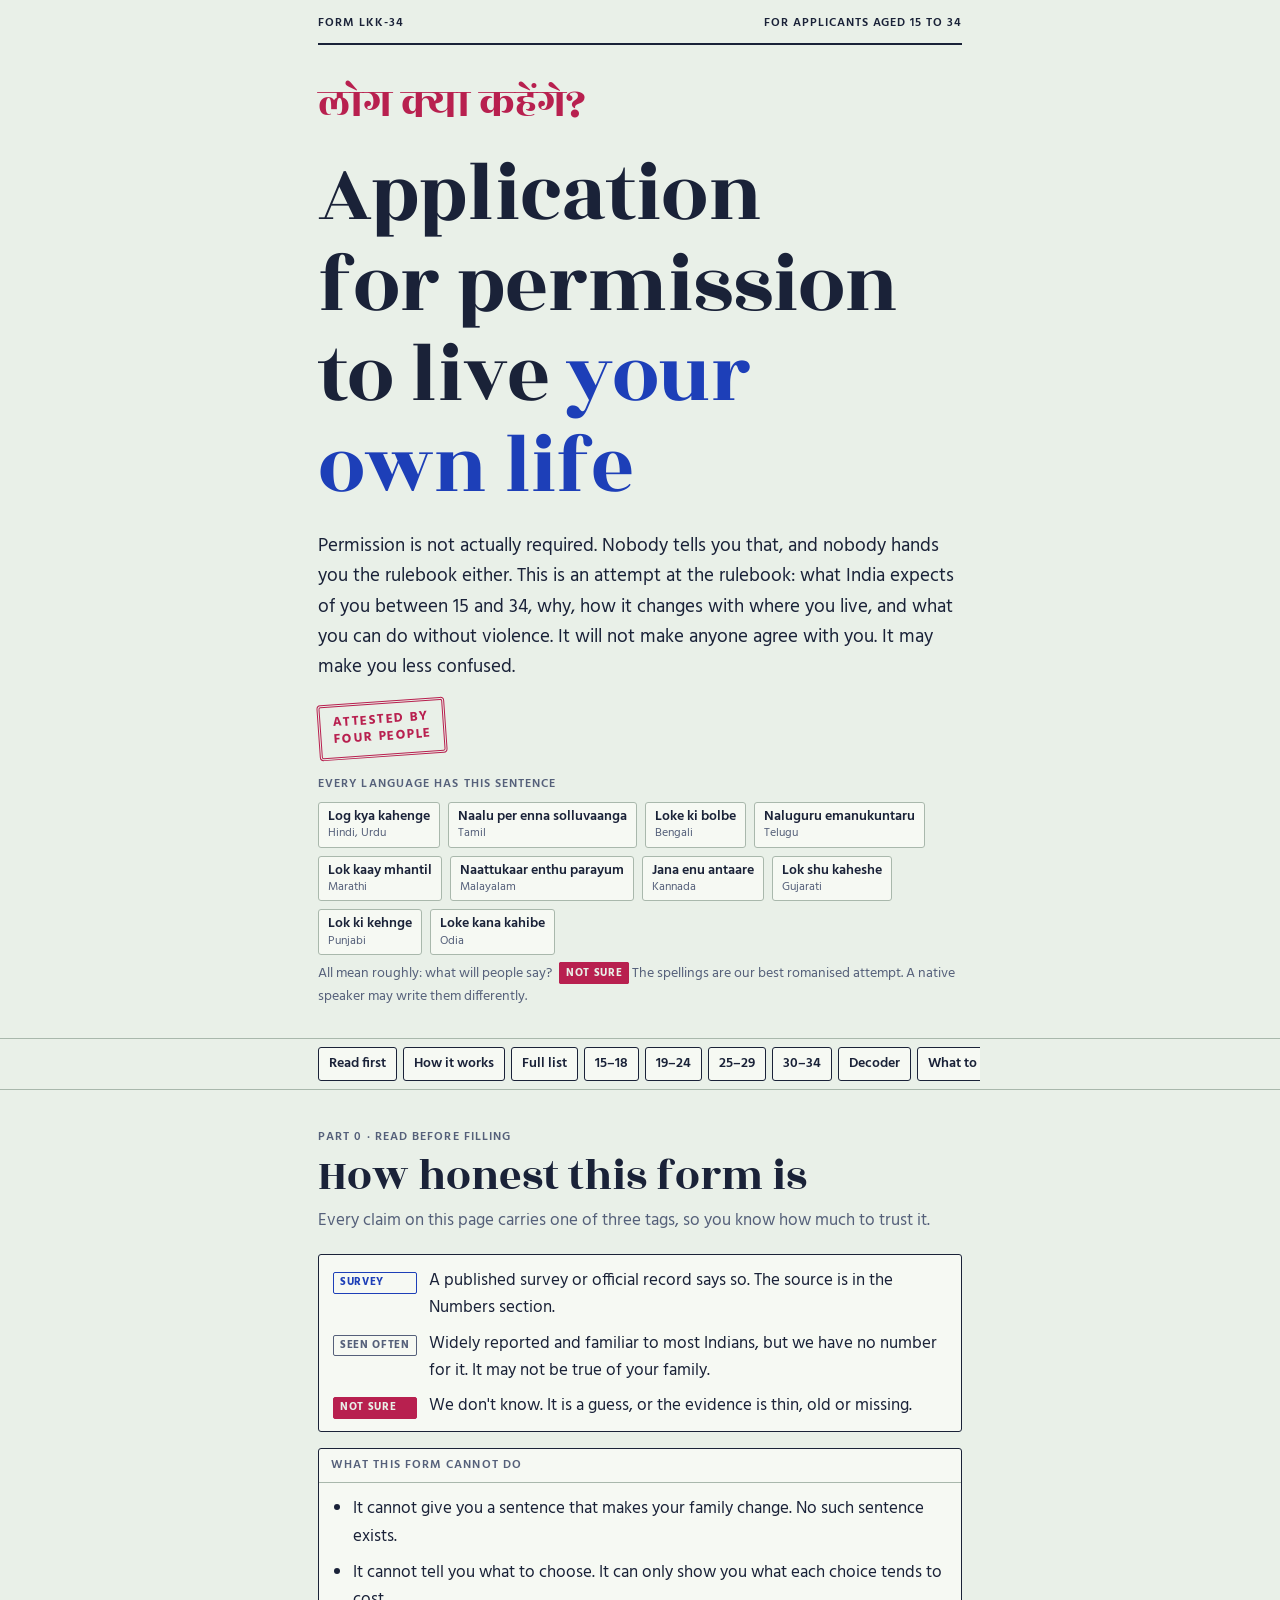
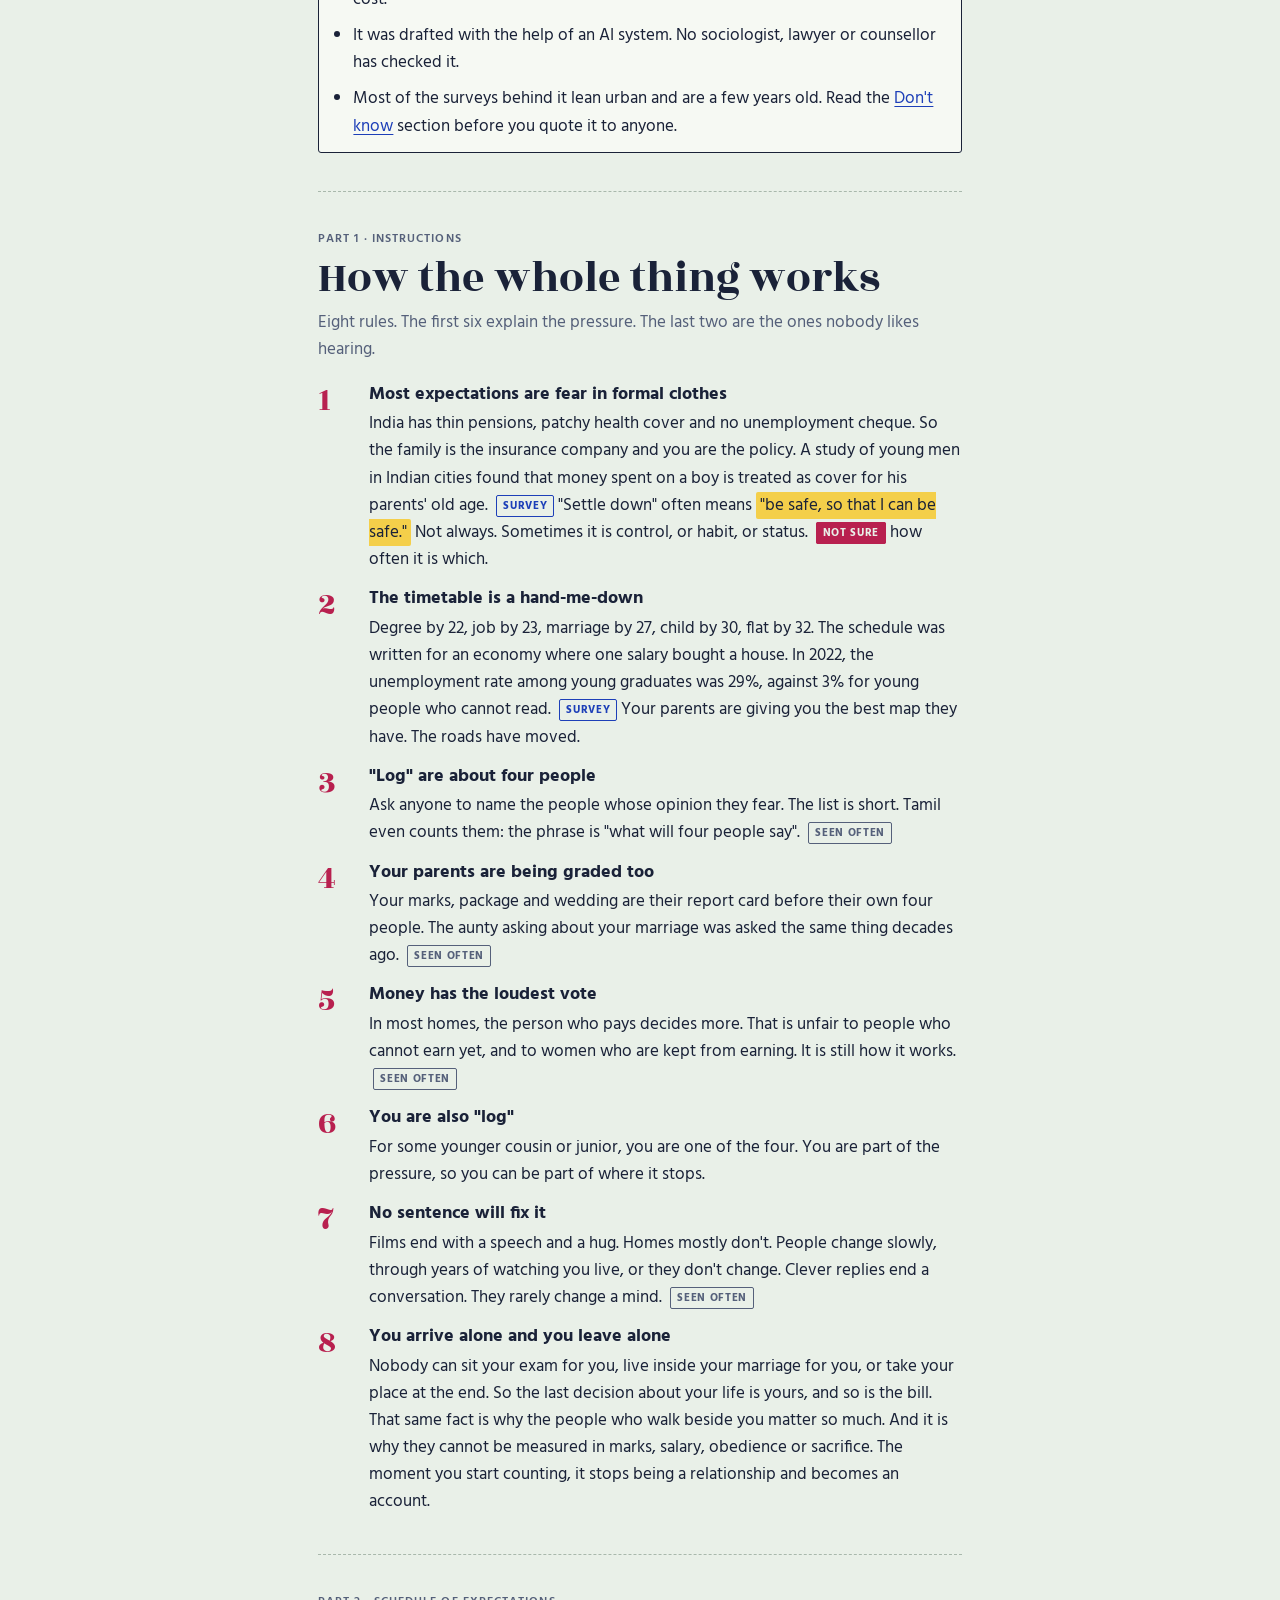
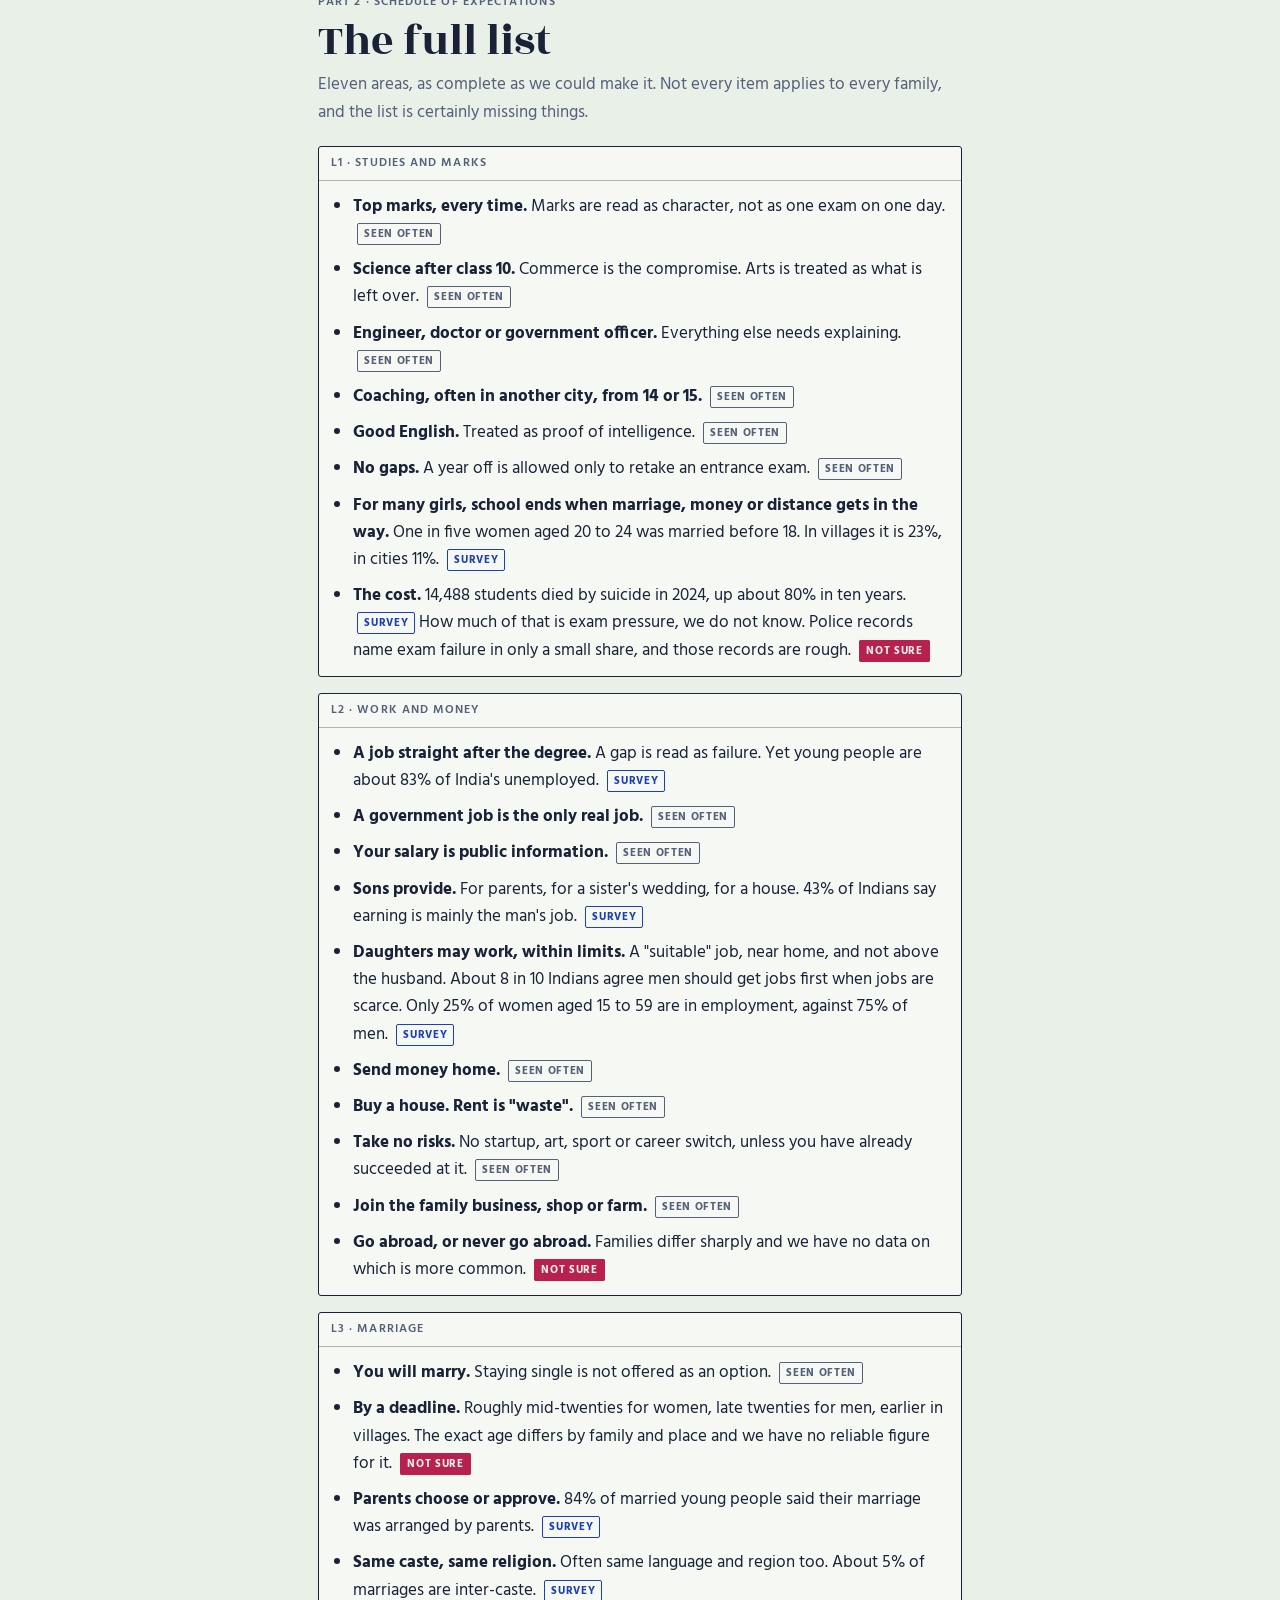
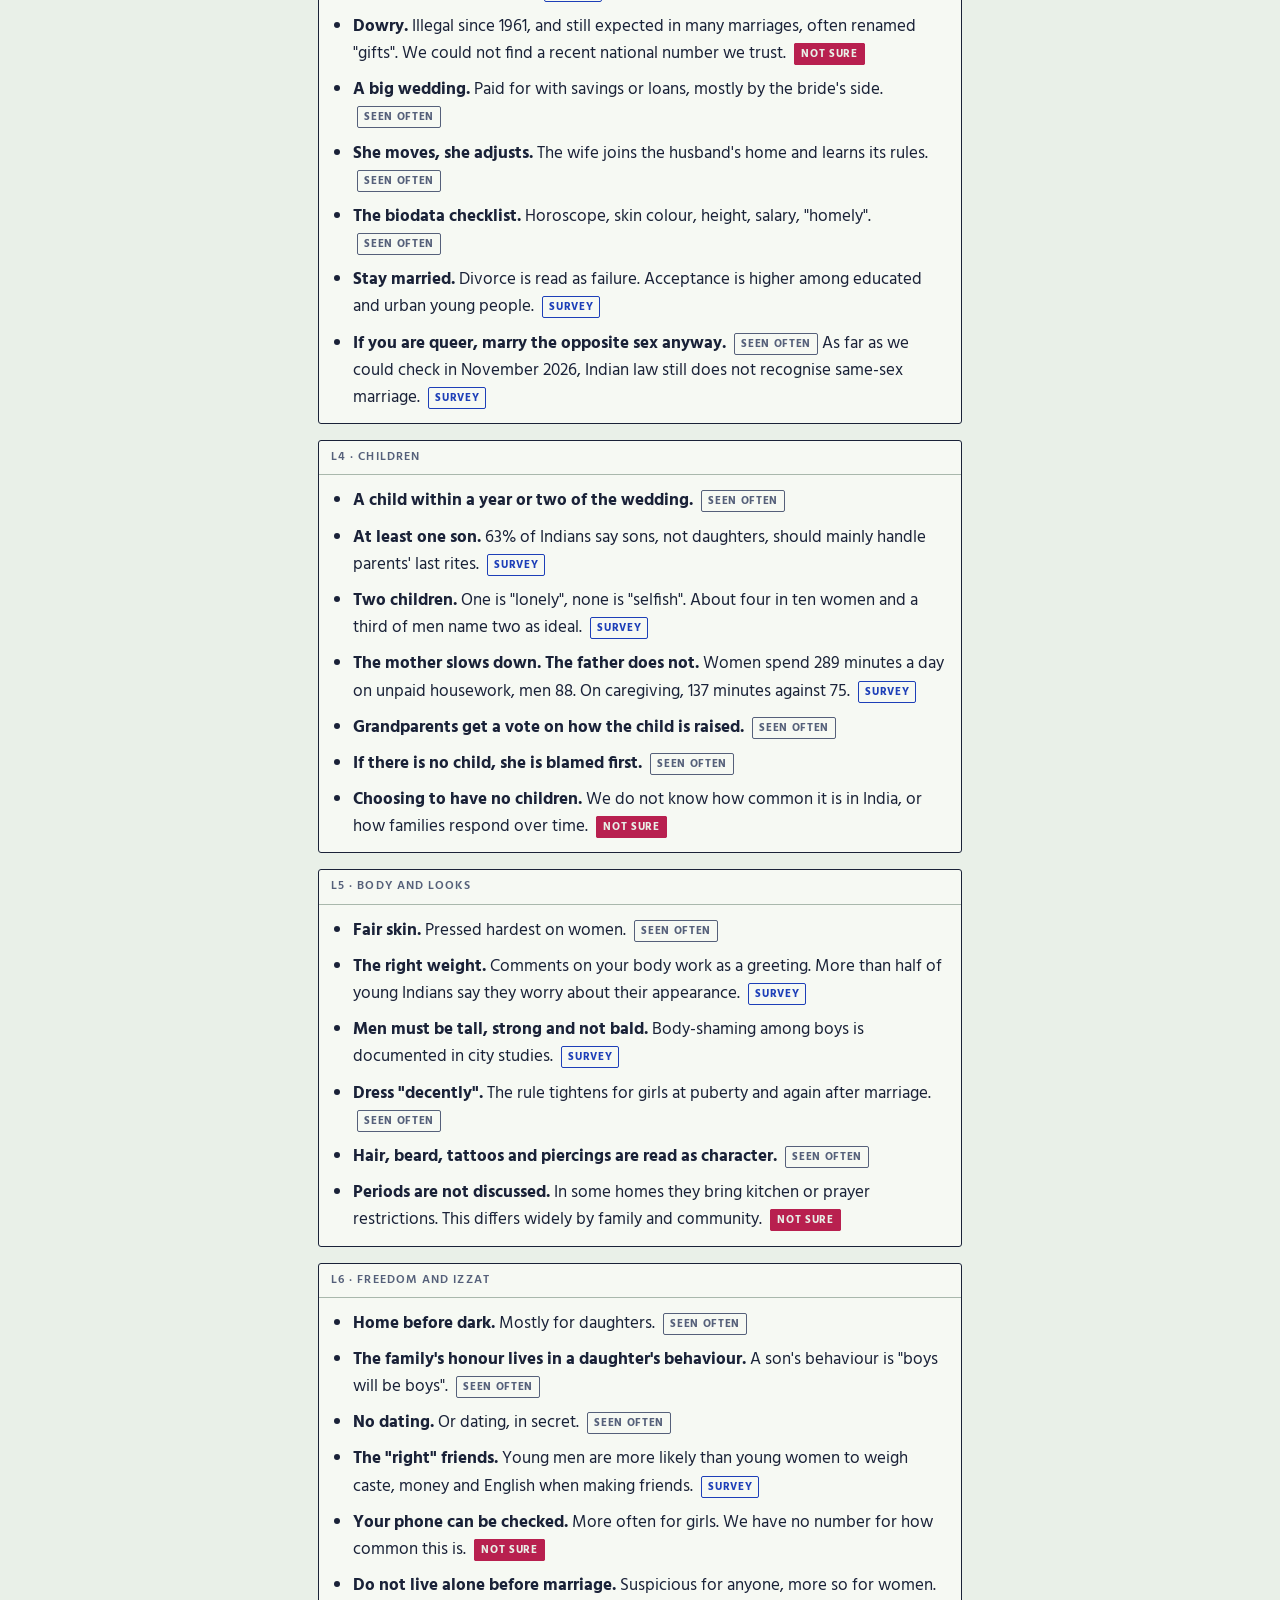
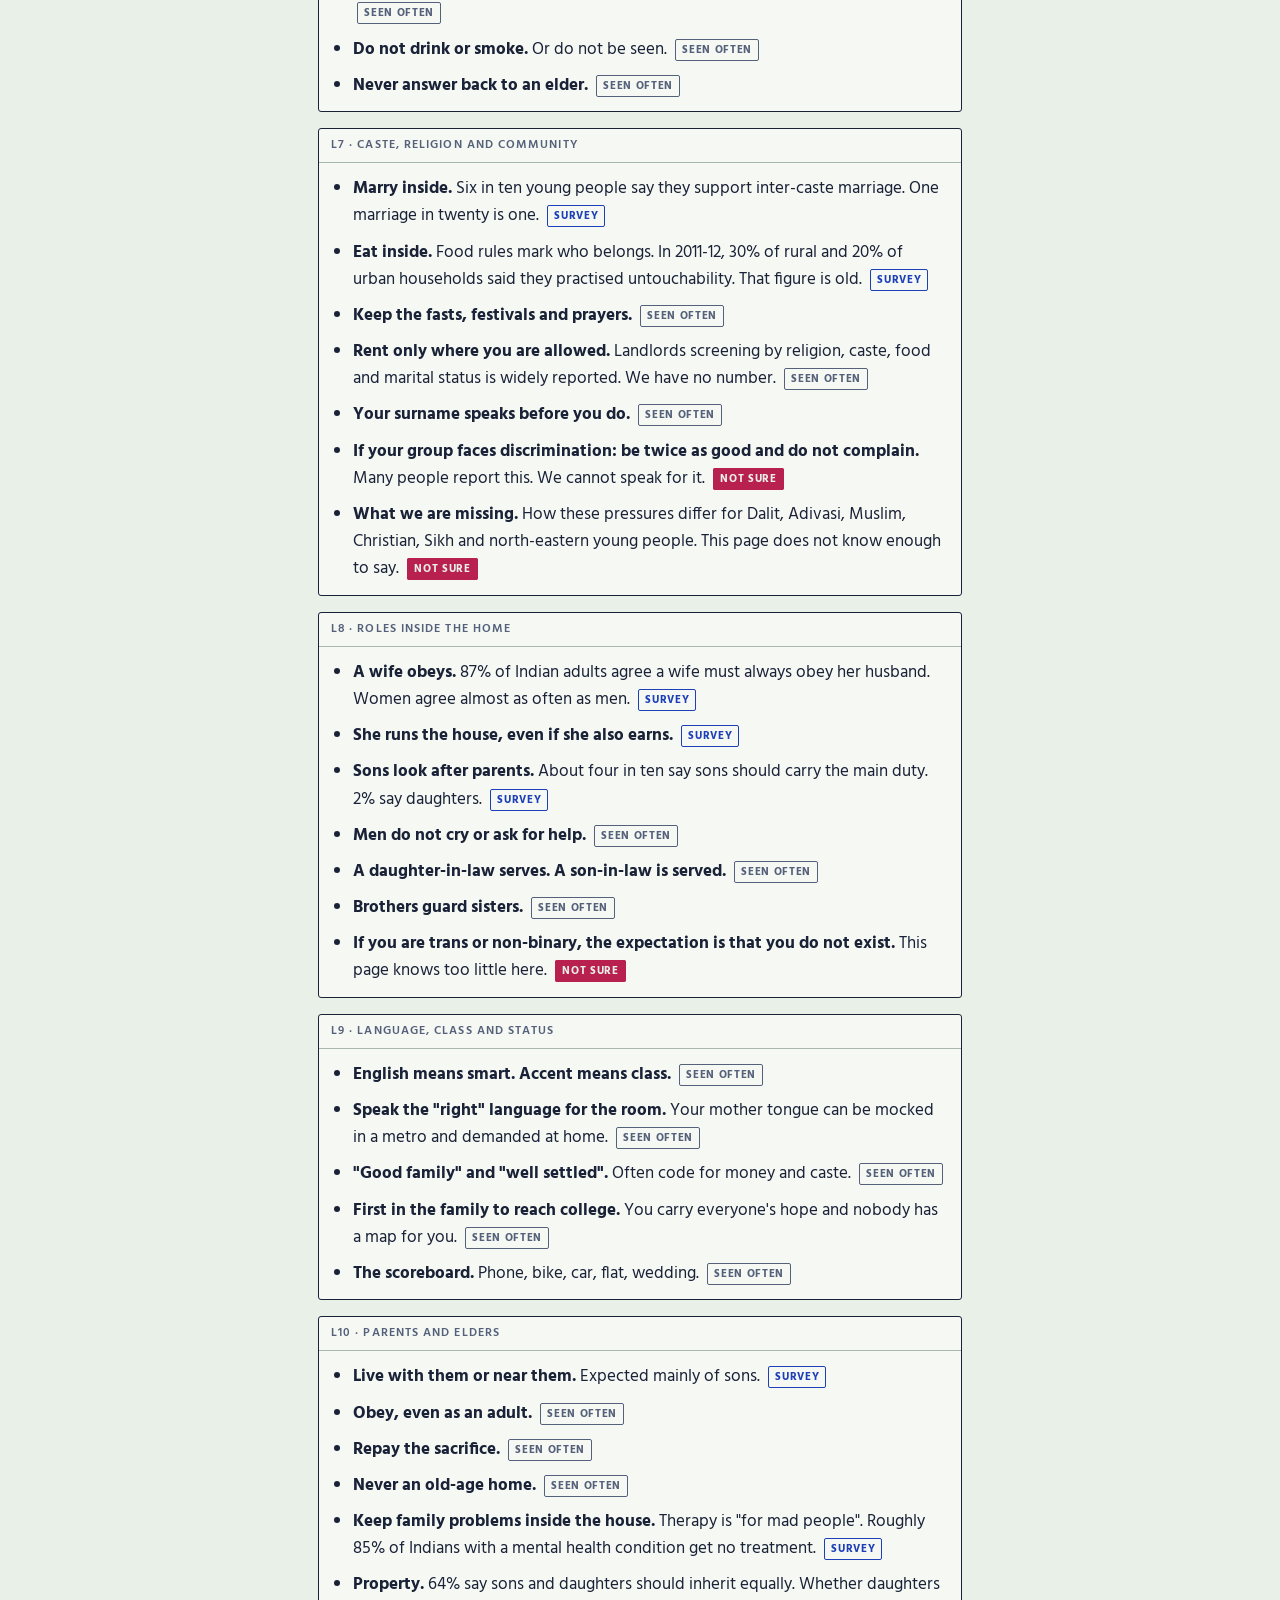
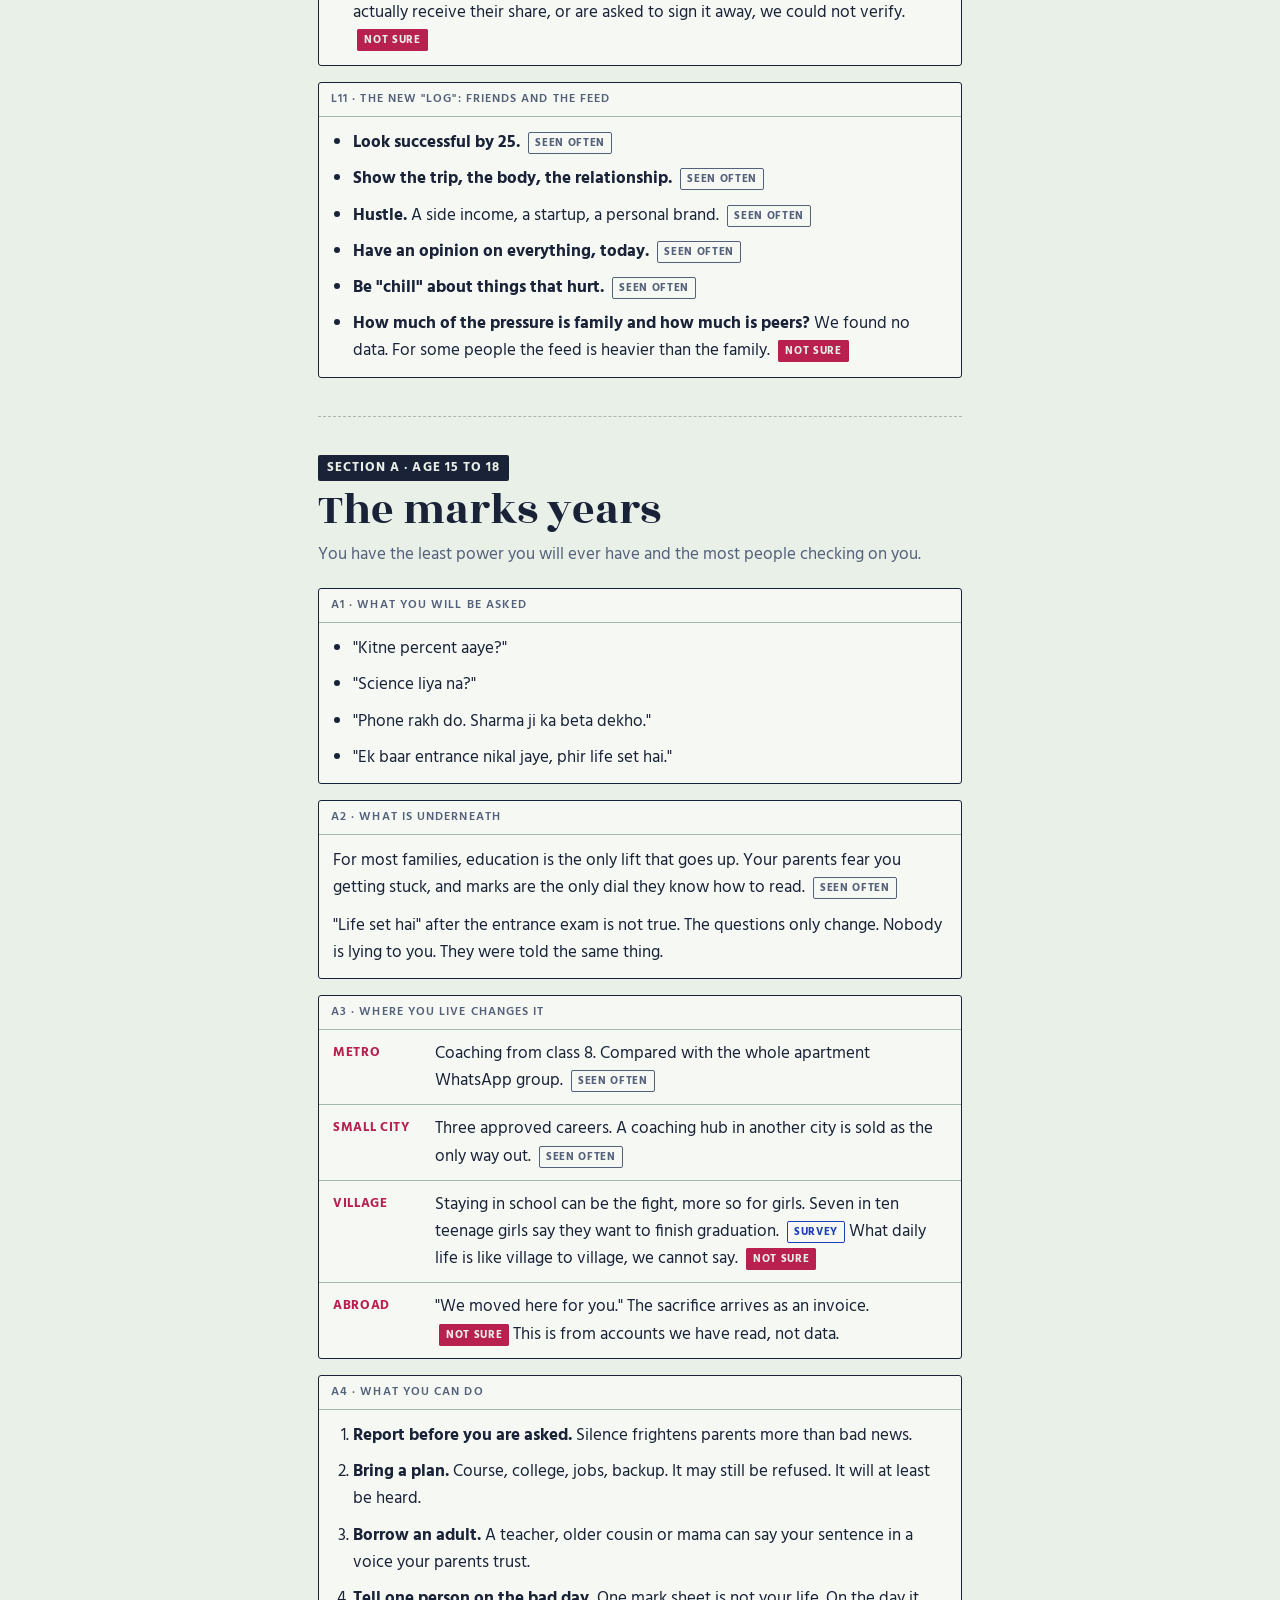
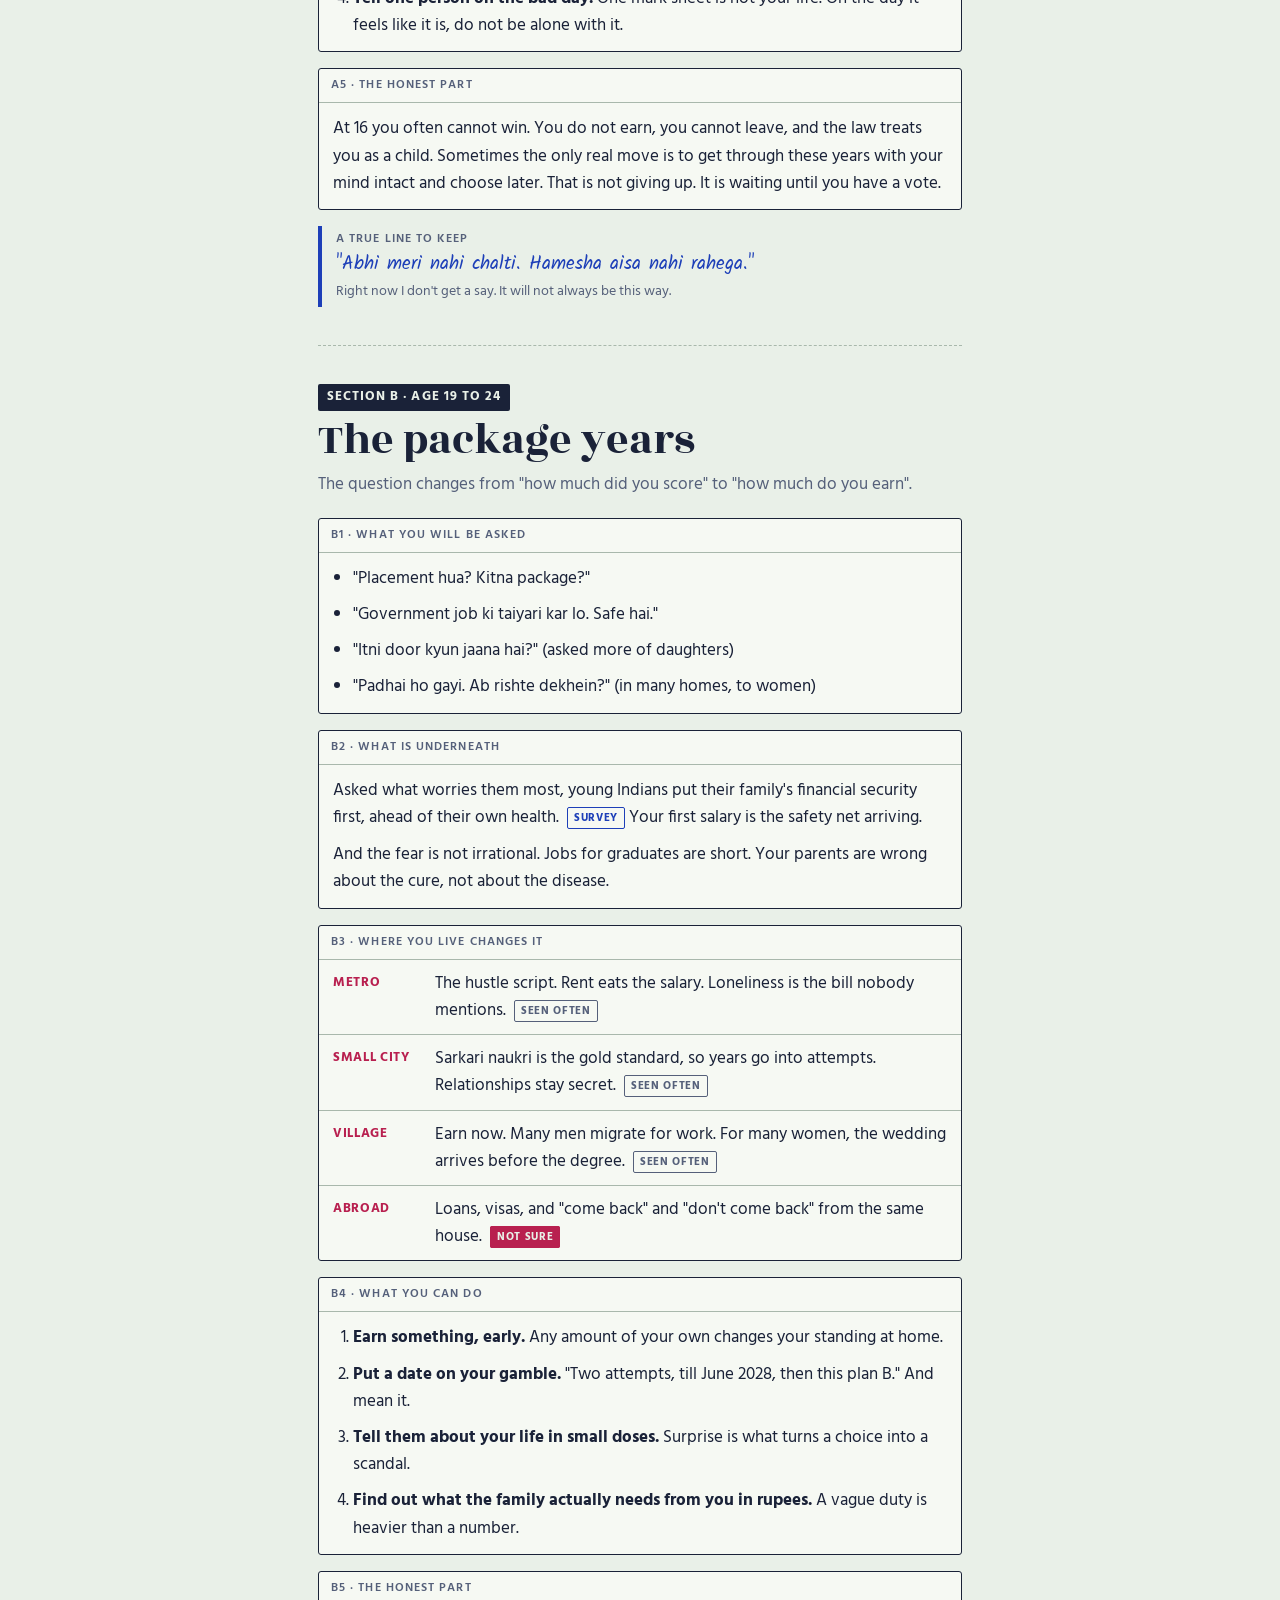
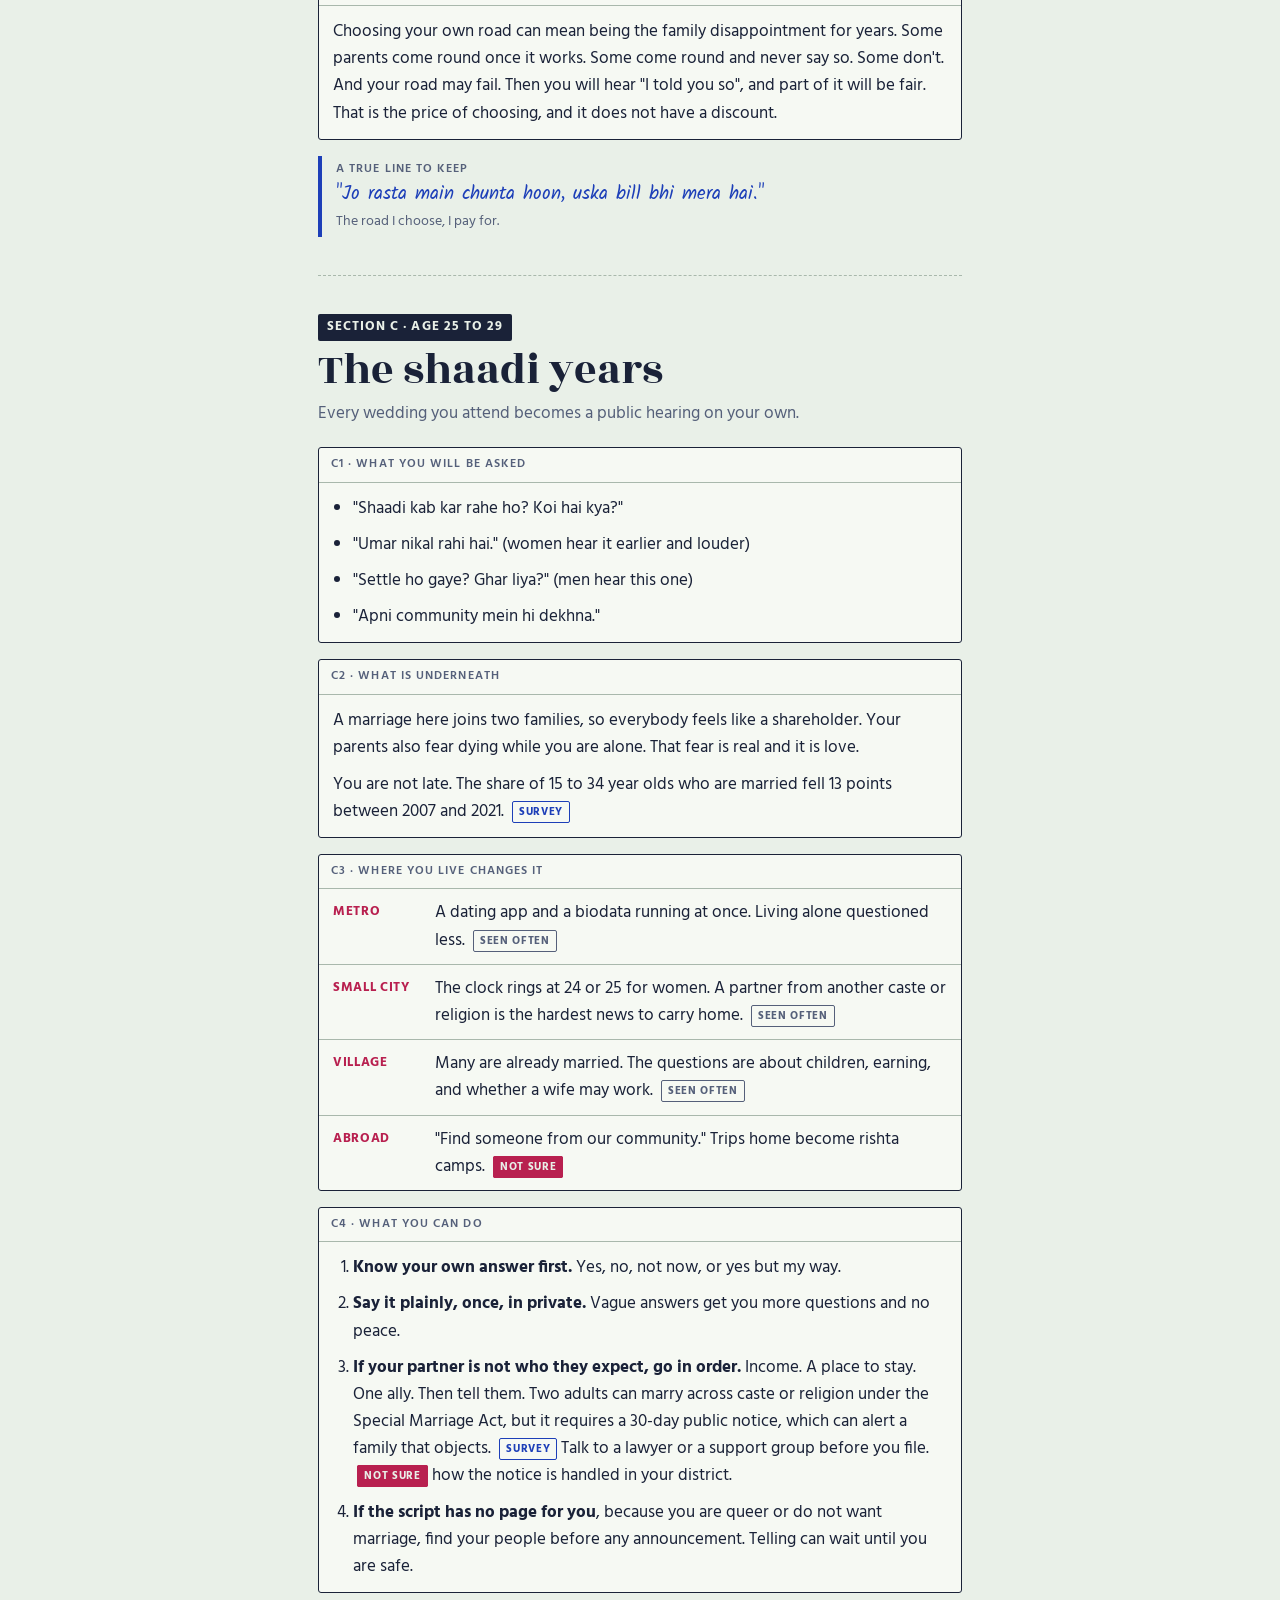
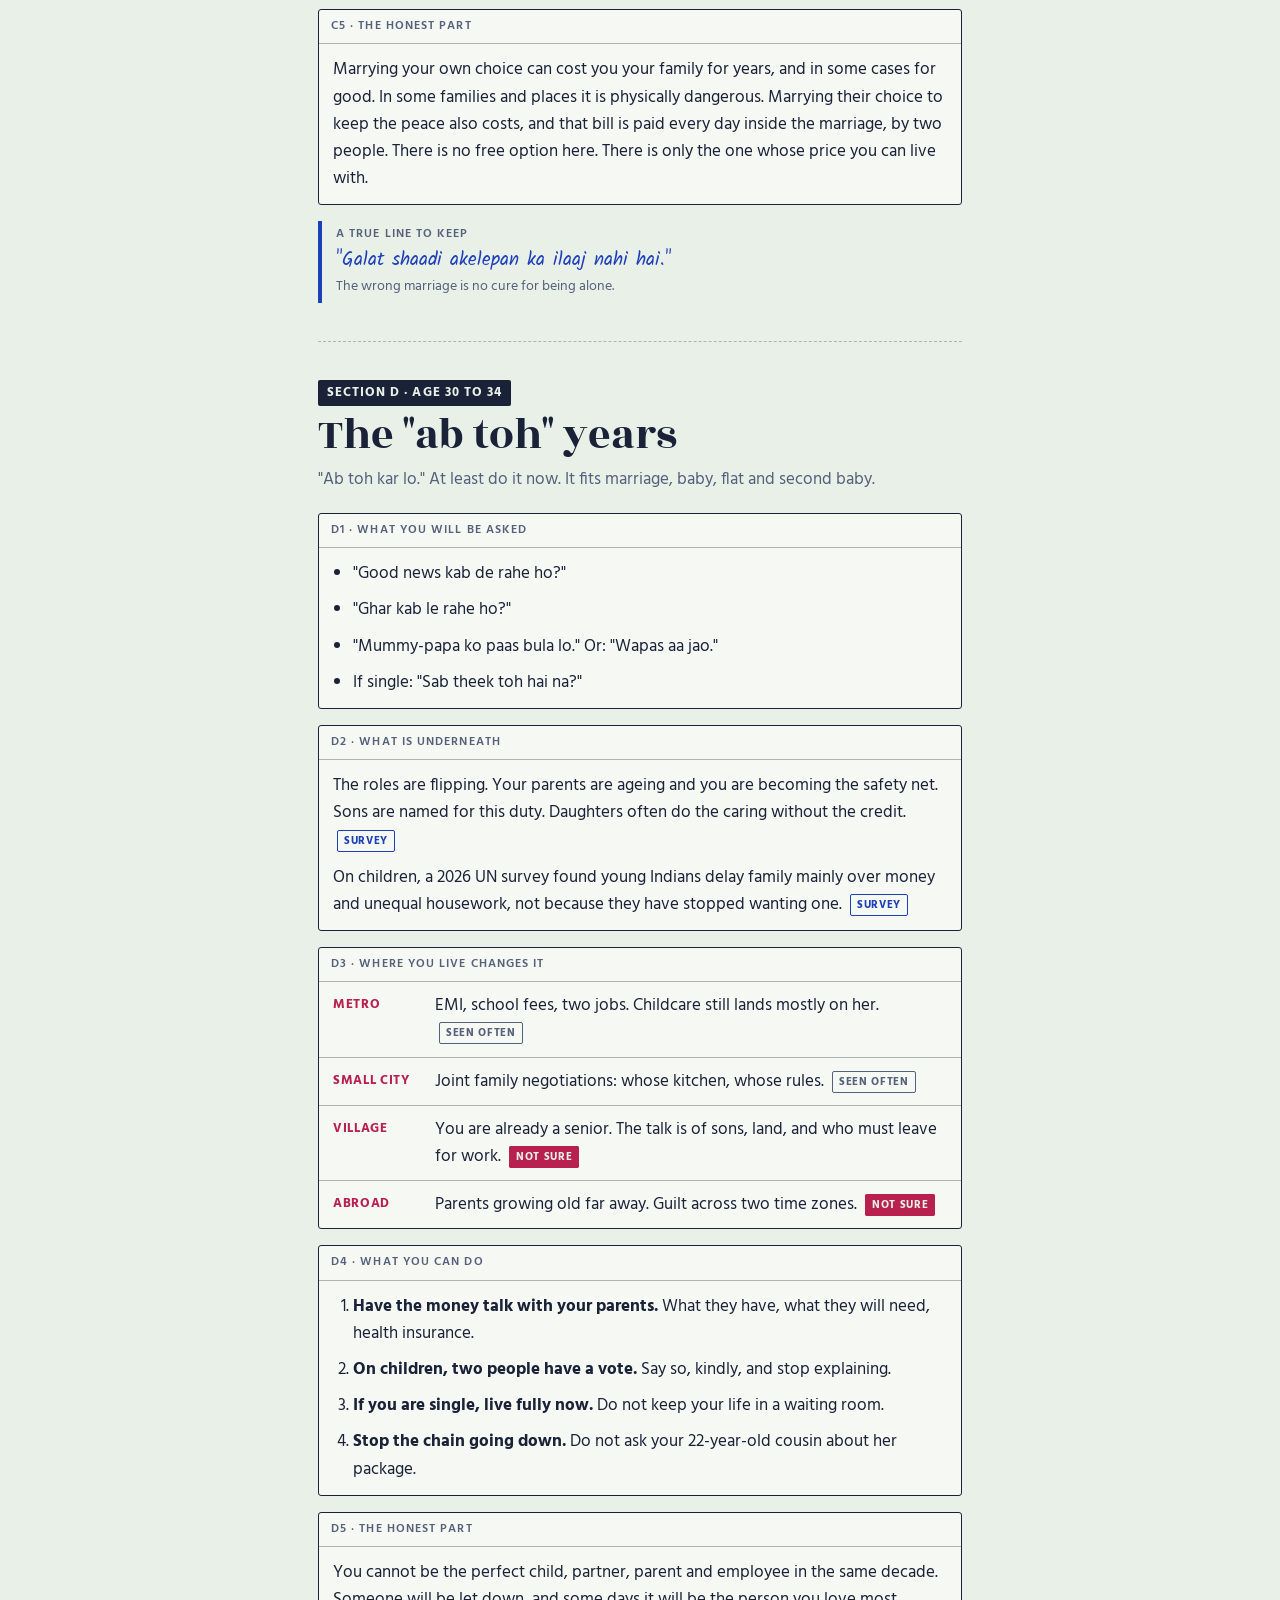
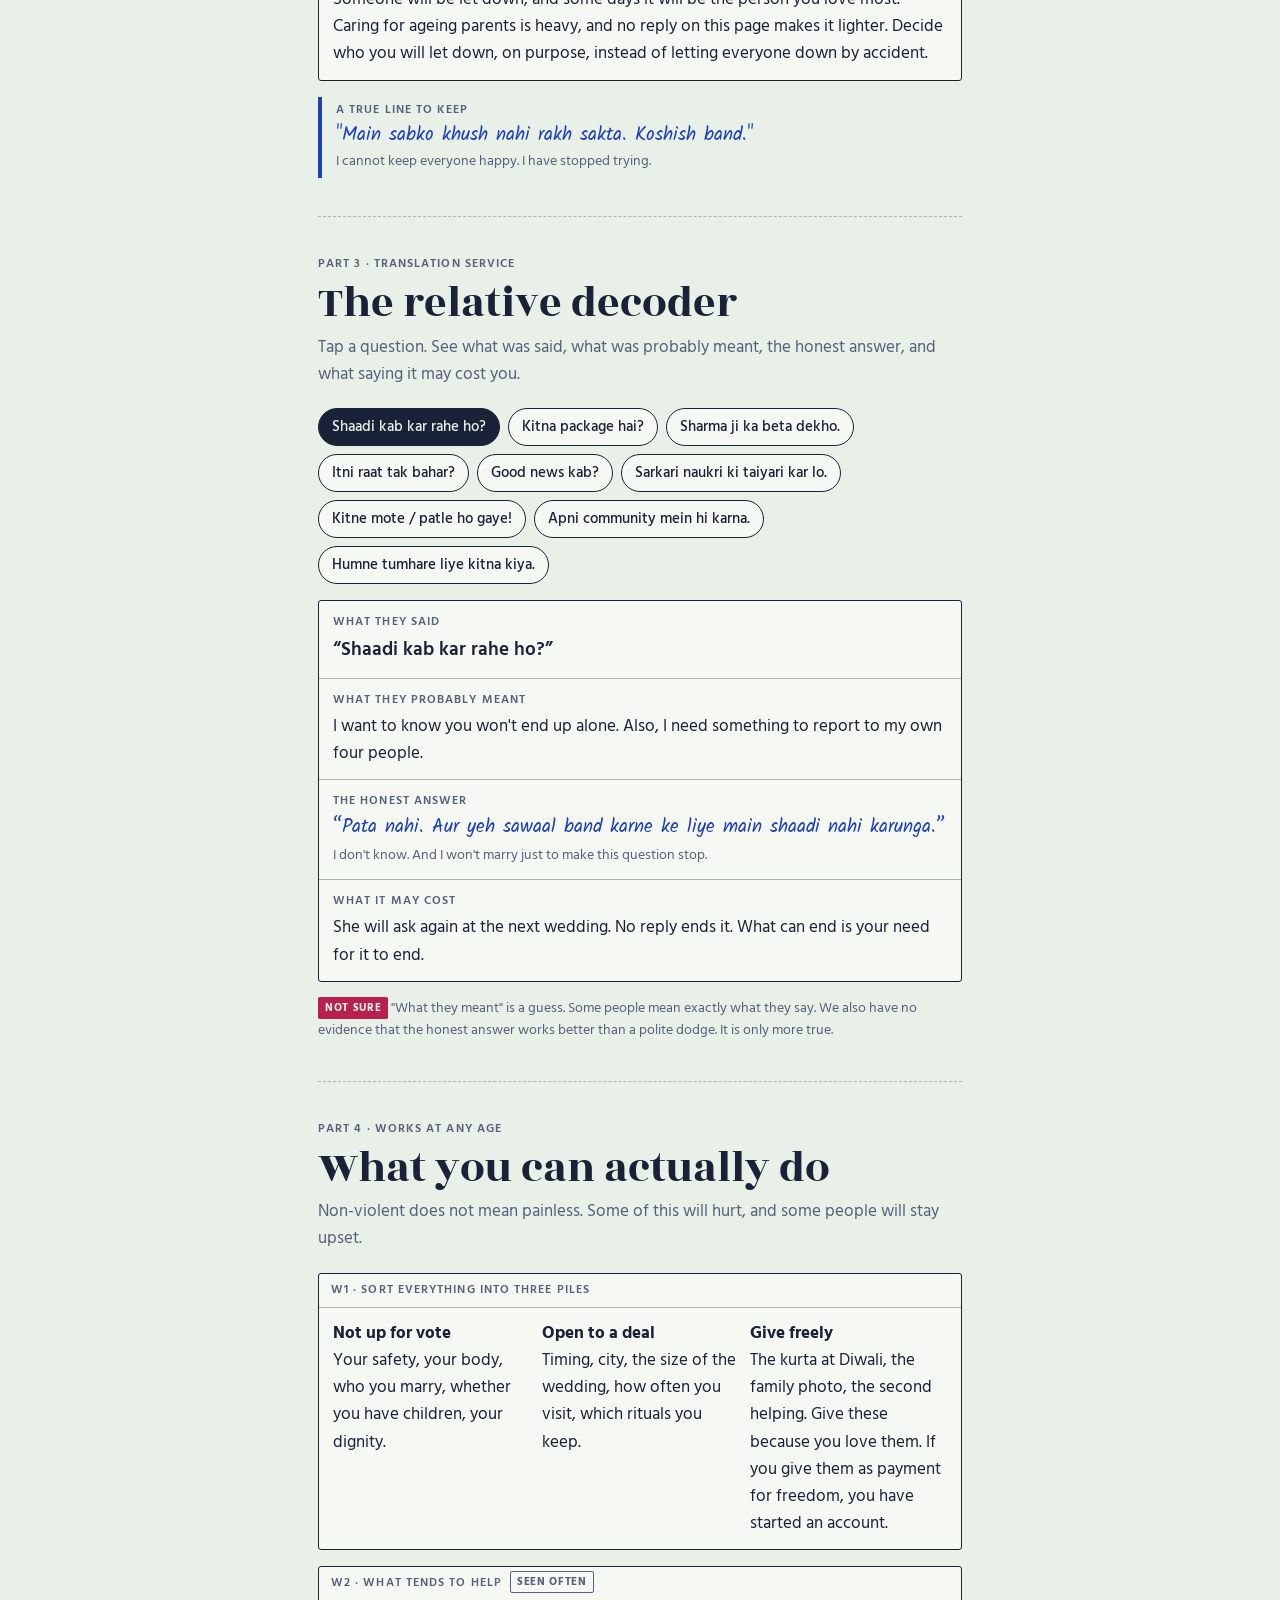
==== commit 82ec60e9: "Rewrite guide: honest answers, full expectations list, confidence tags Co-Authored-By: Claude Fable " ====
--- a/index.html
+++ b/index.html
@@ -8,17 +8,17 @@
 <link rel="preconnect" href="https://fonts.gstatic.com" crossorigin>
 <link href="https://fonts.googleapis.com/css2?family=Hind:wght@400;500;600;700&family=Kalam:wght@400;700&family=Rozha+One&display=swap" rel="stylesheet">
 <style>
-/* Layout idea: one sarkari form, top to bottom. Printed labels in Hind, answers "filled in" by hand in Kalam, headings in Rozha One. One column, 680px. */
+/* Layout idea: one sarkari form, top to bottom. Printed labels in Hind, answers "filled in" by hand in Kalam, headings in Rozha One. One column, 680px. Every claim carries a confidence tag. */
 :root{
-  --paper:#E9F0E8;      /* pale green form paper */
-  --card:#F6F9F3;       /* field background */
-  --ink:#1A2238;        /* printed ink */
-  --muted:#55607A;      /* small print */
-  --pen:#1D3FB8;        /* ballpoint blue, handwritten answers */
-  --stamp:#B8204F;      /* rubber stamp */
-  --marker:#F4CF4A;     /* highlighter */
+  --paper:#E9F0E8;
+  --card:#F6F9F3;
+  --ink:#1A2238;
+  --muted:#55607A;
+  --pen:#1D3FB8;
+  --stamp:#B8204F;
+  --marker:#F4CF4A;
   --on-marker:#1A2238;
-  --rule:#A9B8AC;       /* form lines */
+  --rule:#A9B8AC;
   --display:"Rozha One","Hind",Georgia,serif;
   --body:"Hind",system-ui,-apple-system,"Segoe UI",sans-serif;
   --hand:"Kalam","Comic Sans MS",cursive;
@@ -40,7 +40,7 @@
 @media (prefers-reduced-motion: reduce){html{scroll-behavior:auto}}
 body{margin:0;background:var(--paper);color:var(--ink);font-family:var(--body);font-size:17px;line-height:1.6;-webkit-text-size-adjust:100%}
 a{color:var(--pen);text-underline-offset:3px}
-a:focus-visible,button:focus-visible,input:focus-visible{outline:3px solid var(--stamp);outline-offset:2px}
+a:focus-visible,button:focus-visible,input:focus-visible,[tabindex]:focus-visible{outline:3px solid var(--stamp);outline-offset:2px}
 .wrap{max-width:680px;margin:0 auto;padding:0 18px}
 h1,h2,h3{font-family:var(--display);font-weight:400;line-height:1.08;text-wrap:balance;margin:0}
 p{margin:0}
@@ -48,13 +48,18 @@
 .label{font-size:12px;font-weight:600;letter-spacing:.09em;text-transform:uppercase;color:var(--muted)}
 .hand{font-family:var(--hand);color:var(--pen);font-size:1.12em;line-height:1.45}
 mark{background:var(--marker);color:var(--on-marker);padding:0 .2em;border-radius:2px}
-
-/* Form header */
+.gloss{color:var(--muted);font-size:14px;font-family:var(--body)}
+
+/* Confidence tags */
+.t{font-style:normal;font-size:11px;font-weight:700;letter-spacing:.06em;text-transform:uppercase;white-space:nowrap;border-radius:2px;padding:1px 6px;margin-left:4px;border:1.5px solid currentColor;vertical-align:1px}
+.t.s{color:var(--pen)}
+.t.o{color:var(--muted)}
+.t.n{color:var(--paper);background:var(--stamp);border-color:var(--stamp)}
+
 .formhead{border-bottom:2px solid var(--ink);padding:14px 0 10px;display:flex;justify-content:space-between;gap:12px;flex-wrap:wrap}
 .formhead span{font-size:12px;font-weight:600;letter-spacing:.08em;text-transform:uppercase}
 
-/* Hero */
-.hero{padding:34px 0 30px;display:flex;flex-direction:column;gap:18px;position:relative}
+.hero{padding:34px 0 30px;display:flex;flex-direction:column;gap:18px}
 .deva{font-family:var(--display);font-size:clamp(30px,8vw,44px);color:var(--stamp);line-height:1.2}
 .hero h1{font-size:clamp(44px,13vw,84px);letter-spacing:-.01em}
 .hero h1 em{font-style:normal;color:var(--pen)}
@@ -65,66 +70,57 @@
 .tongues b{font-weight:600}
 .tongues span{color:var(--muted);font-size:12px;display:block}
 
-/* Sticky section nav */
 nav.jump{position:sticky;top:0;z-index:5;background:var(--paper);border-top:1px solid var(--rule);border-bottom:1px solid var(--rule)}
 nav.jump .wrap{display:flex;gap:6px;overflow-x:auto;padding-top:8px;padding-bottom:8px}
 nav.jump a{flex:0 0 auto;text-decoration:none;color:var(--ink);font-weight:600;font-size:14px;border:1.5px solid var(--ink);border-radius:3px;padding:5px 10px;background:var(--card)}
 nav.jump a:hover{background:var(--marker);color:var(--on-marker)}
 
-/* Sections */
 section{padding:38px 0;border-bottom:1px dashed var(--rule)}
 .sec-head{display:flex;flex-direction:column;gap:6px;margin-bottom:20px}
 .sec-head h2{font-size:clamp(30px,8vw,44px)}
 .sec-head p{color:var(--muted)}
 
-/* Field box: the repeating form unit */
 .field{border:1.5px solid var(--ink);background:var(--card);border-radius:3px}
 .field > .label{display:block;border-bottom:1px solid var(--rule);padding:7px 12px}
 .field > .body{padding:12px 14px;display:flex;flex-direction:column;gap:10px}
-.field ul,.field ol{margin:0;padding-left:1.2em;display:flex;flex-direction:column;gap:8px}
-
-/* Rules list */
+.field ul,.field ol{margin:0;padding-left:1.2em;display:flex;flex-direction:column;gap:9px}
+
 .rules{display:flex;flex-direction:column;gap:14px;counter-reset:rule;list-style:none;margin:0;padding:0}
 .rules li{counter-increment:rule;display:grid;grid-template-columns:auto 1fr;gap:4px 14px;align-items:start}
 .rules li::before{content:counter(rule);font-family:var(--display);font-size:34px;line-height:1;color:var(--stamp);min-width:1.1em}
 .rules h3{font-family:var(--body);font-weight:700;font-size:18px;line-height:1.3}
 .rules div{display:flex;flex-direction:column;gap:4px}
 
-/* Decoder */
+.legend{display:grid;grid-template-columns:auto 1fr;gap:8px 12px;align-items:baseline}
+.legend .t{margin-left:0}
+
 .chips{display:flex;flex-wrap:wrap;gap:8px}
 .chips button{font:inherit;font-size:15px;font-weight:500;color:var(--ink);background:var(--card);border:1.5px solid var(--ink);border-radius:999px;padding:6px 13px;cursor:pointer;text-align:left}
 .chips button[aria-pressed="true"]{background:var(--ink);color:var(--paper)}
-.decode{display:flex;flex-direction:column;gap:0}
 .decode .row{padding:12px 14px;border-top:1px solid var(--rule);display:flex;flex-direction:column;gap:3px}
 .decode .row:first-child{border-top:0}
-.gloss{color:var(--muted);font-size:14px;font-family:var(--body)}
-
-/* Age sections */
+
 .age-tag{display:inline-block;align-self:flex-start;background:var(--ink);color:var(--paper);font-weight:700;font-size:13px;letter-spacing:.08em;padding:3px 9px;border-radius:2px;text-transform:uppercase}
-.places{display:grid;grid-template-columns:1fr;gap:0}
 .places div{padding:10px 14px;border-top:1px solid var(--rule);display:grid;grid-template-columns:92px 1fr;gap:10px}
 .places div:first-child{border-top:0}
 .places b{font-size:13px;letter-spacing:.05em;text-transform:uppercase;color:var(--stamp);padding-top:3px}
 .pocket{border-left:4px solid var(--pen);padding:4px 0 4px 14px;display:flex;flex-direction:column;gap:2px}
 
-/* Piles */
 .piles{display:grid;grid-template-columns:repeat(auto-fit,minmax(190px,1fr));gap:12px}
 
-/* Help box */
 .help{border:3px double var(--stamp);border-radius:4px;padding:16px;display:flex;flex-direction:column;gap:10px;background:var(--card)}
 .help h3{font-family:var(--body);font-weight:700;font-size:19px;color:var(--stamp)}
 .nums{display:grid;grid-template-columns:auto 1fr;gap:4px 14px;font-variant-numeric:tabular-nums}
 .nums b{font-size:18px}
 
-/* Data table */
 .tablewrap{overflow-x:auto;border:1.5px solid var(--ink);border-radius:3px;background:var(--card)}
-table{border-collapse:collapse;width:100%;min-width:480px;font-size:15px}
+table{border-collapse:collapse;width:100%;min-width:500px;font-size:15px}
 th,td{text-align:left;padding:9px 12px;border-top:1px solid var(--rule);vertical-align:top}
 tr:first-child th{border-top:0}
 thead th{font-size:12px;letter-spacing:.08em;text-transform:uppercase;color:var(--muted)}
-td.n{font-family:var(--display);font-size:22px;white-space:nowrap;color:var(--pen);font-variant-numeric:tabular-nums;line-height:1.2}
-
-/* Declaration */
+td.n{font-family:var(--display);font-size:21px;white-space:nowrap;color:var(--pen);font-variant-numeric:tabular-nums;line-height:1.2}
+
+.quiet{font-size:20px;line-height:1.55;max-width:32em}
 .pledge{list-style:none;margin:0;padding:0;display:flex;flex-direction:column;gap:10px}
 .pledge label{display:grid;grid-template-columns:auto 1fr;gap:12px;align-items:start;cursor:pointer}
 .pledge input{width:22px;height:22px;margin:3px 0 0;accent-color:var(--pen)}
@@ -145,10 +141,10 @@
   <header class="hero">
     <p class="deva" lang="hi">लोग क्या कहेंगे?</p>
     <h1>Application for permission to live <em>your own life</em></h1>
-    <p class="lede">Permission is not actually required. But nobody tells you that, and nobody hands you the rulebook either. This is the rulebook: what India expects from you at each age, why it expects it, how it changes with where you live, and what you can do about it without fighting anyone.</p>
+    <p class="lede">Permission is not actually required. Nobody tells you that, and nobody hands you the rulebook either. This is an attempt at the rulebook: what India expects of you between 15 and 34, why, how it changes with where you live, and what you can do without violence. It will not make anyone agree with you. It may make you less confused.</p>
     <div class="stampbox">Attested by<br>four people</div>
     <div class="stack" style="gap:8px">
-      <p class="label">Proof that we are one country: every language has this sentence</p>
+      <p class="label">Every language has this sentence</p>
       <ul class="tongues">
         <li><b>Log kya kahenge</b><span>Hindi, Urdu</span></li>
         <li><b>Naalu per enna solluvaanga</b><span>Tamil</span></li>
@@ -161,261 +157,455 @@
         <li><b>Lok ki kehnge</b><span>Punjabi</span></li>
         <li><b>Loke kana kahibe</b><span>Odia</span></li>
       </ul>
-      <p class="gloss">All of them mean roughly the same thing: what will people say?</p>
+      <p class="gloss">All mean roughly: what will people say? <i class="t n">Not sure</i> The spellings are our best romanised attempt. A native speaker may write them differently.</p>
     </div>
   </header>
 </div>
 
 <nav class="jump" aria-label="Sections">
   <div class="wrap">
+    <a href="#read-first">Read first</a>
     <a href="#how-it-works">How it works</a>
-    <a href="#decoder">Decoder</a>
+    <a href="#full-list">Full list</a>
     <a href="#age-15-18">15–18</a>
     <a href="#age-19-24">19–24</a>
     <a href="#age-25-29">25–29</a>
     <a href="#age-30-34">30–34</a>
-    <a href="#toolkit">Toolkit</a>
+    <a href="#decoder">Decoder</a>
+    <a href="#what-to-do">What to do</a>
     <a href="#out-loud">Out loud</a>
+    <a href="#dont-know">Don't know</a>
     <a href="#numbers">Numbers</a>
   </div>
 </nav>
 
 <main class="wrap">
+
+<!-- READ FIRST -->
+<section id="read-first">
+  <div class="sec-head">
+    <p class="label">Part 0 · Read before filling</p>
+    <h2>How honest this form is</h2>
+    <p>Every claim on this page carries one of three tags, so you know how much to trust it.</p>
+  </div>
+  <div class="stack">
+    <div class="field"><div class="body">
+      <div class="legend">
+        <i class="t s">Survey</i><span>A published survey or official record says so. The source is in the Numbers section.</span>
+        <i class="t o">Seen often</i><span>Widely reported and familiar to most Indians, but we have no number for it. It may not be true of your family.</span>
+        <i class="t n">Not sure</i><span>We don't know. It is a guess, or the evidence is thin, old or missing.</span>
+      </div>
+    </div></div>
+    <div class="field"><span class="label">What this form cannot do</span><div class="body"><ul>
+      <li>It cannot give you a sentence that makes your family change. No such sentence exists.</li>
+      <li>It cannot tell you what to choose. It can only show you what each choice tends to cost.</li>
+      <li>It was drafted with the help of an AI system. No sociologist, lawyer or counsellor has checked it.</li>
+      <li>Most of the surveys behind it lean urban and are a few years old. Read the <a href="#dont-know">Don't know</a> section before you quote it to anyone.</li>
+    </ul></div></div>
+  </div>
+</section>
 
 <!-- HOW IT WORKS -->
 <section id="how-it-works">
   <div class="sec-head">
-    <p class="label">Part 1 · Instructions, read before filling</p>
+    <p class="label">Part 1 · Instructions</p>
     <h2>How the whole thing works</h2>
-    <p>Six rules. Once you see them, most of the pressure stops feeling personal.</p>
+    <p>Eight rules. The first six explain the pressure. The last two are the ones nobody likes hearing.</p>
   </div>
   <ol class="rules">
     <li><div>
-      <h3>Every expectation is a fear wearing formal clothes</h3>
-      <p>India has thin pensions, patchy health cover and no unemployment cheque. So the family is the insurance company, and you are the policy. One study of young men in Indian cities found that money spent on a boy is treated as cover for his parents' old age. When someone says "settle down", they are usually saying <mark>"please be safe, so that I can be safe."</mark></p>
+      <h3>Most expectations are fear in formal clothes</h3>
+      <p>India has thin pensions, patchy health cover and no unemployment cheque. So the family is the insurance company and you are the policy. A study of young men in Indian cities found that money spent on a boy is treated as cover for his parents' old age. <i class="t s">Survey</i> "Settle down" often means <mark>"be safe, so that I can be safe."</mark> Not always. Sometimes it is control, or habit, or status. <i class="t n">Not sure</i> how often it is which.</p>
     </div></li>
     <li><div>
       <h3>The timetable is a hand-me-down</h3>
-      <p>Degree by 22, job by 23, marriage by 27, child by 30, flat by 32. This schedule was written for an economy where one salary bought a house and jobs lasted forty years. Your parents followed it because it worked for them. They are giving you the best map they have. The roads have moved.</p>
+      <p>Degree by 22, job by 23, marriage by 27, child by 30, flat by 32. The schedule was written for an economy where one salary bought a house. In 2022, the unemployment rate among young graduates was 29%, against 3% for young people who cannot read. <i class="t s">Survey</i> Your parents are giving you the best map they have. The roads have moved.</p>
     </div></li>
     <li><div>
       <h3>"Log" are about four people</h3>
-      <p>Ask anyone to name the people whose opinion they fear. The list is short: one bua, one neighbour, two relatives from the wedding circuit. Tamil even counts them. The phrase is literally "what will four people say". Four people is a small committee to hand your life to.</p>
+      <p>Ask anyone to name the people whose opinion they fear. The list is short. Tamil even counts them: the phrase is "what will four people say". <i class="t o">Seen often</i></p>
     </div></li>
     <li><div>
       <h3>Your parents are being graded too</h3>
-      <p>Your marks, your package and your wedding are their report card in front of their own four people. The aunty asking about your marriage was asked the same question in 1994 by an aunty who was asked in 1968. It is a relay race of worry, and nobody remembers who started it.</p>
+      <p>Your marks, package and wedding are their report card before their own four people. The aunty asking about your marriage was asked the same thing decades ago. <i class="t o">Seen often</i></p>
     </div></li>
     <li><div>
-      <h3>Money talks in a voice everyone understands</h3>
-      <p>In most Indian homes, the person who pays has the bigger vote. This is unfair to say and useful to know. Your own income, even a small one, changes how your sentences land at the dinner table.</p>
+      <h3>Money has the loudest vote</h3>
+      <p>In most homes, the person who pays decides more. That is unfair to people who cannot earn yet, and to women who are kept from earning. It is still how it works. <i class="t o">Seen often</i></p>
     </div></li>
     <li><div>
       <h3>You are also "log"</h3>
-      <p>For some younger cousin, some junior, some friend who quit their job, you are one of the four people. This is the best news in the form. If you are part of the pressure, you can also be the part that stops.</p>
+      <p>For some younger cousin or junior, you are one of the four. You are part of the pressure, so you can be part of where it stops.</p>
+    </div></li>
+    <li><div>
+      <h3>No sentence will fix it</h3>
+      <p>Films end with a speech and a hug. Homes mostly don't. People change slowly, through years of watching you live, or they don't change. Clever replies end a conversation. They rarely change a mind. <i class="t o">Seen often</i></p>
+    </div></li>
+    <li><div>
+      <h3>You arrive alone and you leave alone</h3>
+      <p>Nobody can sit your exam for you, live inside your marriage for you, or take your place at the end. So the last decision about your life is yours, and so is the bill. That same fact is why the people who walk beside you matter so much. And it is why they cannot be measured in marks, salary, obedience or sacrifice. The moment you start counting, it stops being a relationship and becomes an account.</p>
     </div></li>
   </ol>
 </section>
 
+<!-- FULL LIST -->
+<section id="full-list">
+  <div class="sec-head">
+    <p class="label">Part 2 · Schedule of expectations</p>
+    <h2>The full list</h2>
+    <p>Eleven areas, as complete as we could make it. Not every item applies to every family, and the list is certainly missing things.</p>
+  </div>
+  <div class="stack">
+
+    <div class="field"><span class="label">L1 · Studies and marks</span><div class="body"><ul>
+      <li><b>Top marks, every time.</b> Marks are read as character, not as one exam on one day. <i class="t o">Seen often</i></li>
+      <li><b>Science after class 10.</b> Commerce is the compromise. Arts is treated as what is left over. <i class="t o">Seen often</i></li>
+      <li><b>Engineer, doctor or government officer.</b> Everything else needs explaining. <i class="t o">Seen often</i></li>
+      <li><b>Coaching, often in another city, from 14 or 15.</b> <i class="t o">Seen often</i></li>
+      <li><b>Good English.</b> Treated as proof of intelligence. <i class="t o">Seen often</i></li>
+      <li><b>No gaps.</b> A year off is allowed only to retake an entrance exam. <i class="t o">Seen often</i></li>
+      <li><b>For many girls, school ends when marriage, money or distance gets in the way.</b> One in five women aged 20 to 24 was married before 18. In villages it is 23%, in cities 11%. <i class="t s">Survey</i></li>
+      <li><b>The cost.</b> 14,488 students died by suicide in 2024, up about 80% in ten years. <i class="t s">Survey</i> How much of that is exam pressure, we do not know. Police records name exam failure in only a small share, and those records are rough. <i class="t n">Not sure</i></li>
+    </ul></div></div>
+
+    <div class="field"><span class="label">L2 · Work and money</span><div class="body"><ul>
+      <li><b>A job straight after the degree.</b> A gap is read as failure. Yet young people are about 83% of India's unemployed. <i class="t s">Survey</i></li>
+      <li><b>A government job is the only real job.</b> <i class="t o">Seen often</i></li>
+      <li><b>Your salary is public information.</b> <i class="t o">Seen often</i></li>
+      <li><b>Sons provide.</b> For parents, for a sister's wedding, for a house. 43% of Indians say earning is mainly the man's job. <i class="t s">Survey</i></li>
+      <li><b>Daughters may work, within limits.</b> A "suitable" job, near home, and not above the husband. About 8 in 10 Indians agree men should get jobs first when jobs are scarce. Only 25% of women aged 15 to 59 are in employment, against 75% of men. <i class="t s">Survey</i></li>
+      <li><b>Send money home.</b> <i class="t o">Seen often</i></li>
+      <li><b>Buy a house. Rent is "waste".</b> <i class="t o">Seen often</i></li>
+      <li><b>Take no risks.</b> No startup, art, sport or career switch, unless you have already succeeded at it. <i class="t o">Seen often</i></li>
+      <li><b>Join the family business, shop or farm.</b> <i class="t o">Seen often</i></li>
+      <li><b>Go abroad, or never go abroad.</b> Families differ sharply and we have no data on which is more common. <i class="t n">Not sure</i></li>
+    </ul></div></div>
+
+    <div class="field"><span class="label">L3 · Marriage</span><div class="body"><ul>
+      <li><b>You will marry.</b> Staying single is not offered as an option. <i class="t o">Seen often</i></li>
+      <li><b>By a deadline.</b> Roughly mid-twenties for women, late twenties for men, earlier in villages. The exact age differs by family and place and we have no reliable figure for it. <i class="t n">Not sure</i></li>
+      <li><b>Parents choose or approve.</b> 84% of married young people said their marriage was arranged by parents. <i class="t s">Survey</i></li>
+      <li><b>Same caste, same religion.</b> Often same language and region too. About 5% of marriages are inter-caste. <i class="t s">Survey</i></li>
+      <li><b>Dowry.</b> Illegal since 1961, and still expected in many marriages, often renamed "gifts". We could not find a recent national number we trust. <i class="t n">Not sure</i></li>
+      <li><b>A big wedding.</b> Paid for with savings or loans, mostly by the bride's side. <i class="t o">Seen often</i></li>
+      <li><b>She moves, she adjusts.</b> The wife joins the husband's home and learns its rules. <i class="t o">Seen often</i></li>
+      <li><b>The biodata checklist.</b> Horoscope, skin colour, height, salary, "homely". <i class="t o">Seen often</i></li>
+      <li><b>Stay married.</b> Divorce is read as failure. Acceptance is higher among educated and urban young people. <i class="t s">Survey</i></li>
+      <li><b>If you are queer, marry the opposite sex anyway.</b> <i class="t o">Seen often</i> As far as we could check in November 2026, Indian law still does not recognise same-sex marriage. <i class="t s">Survey</i></li>
+    </ul></div></div>
+
+    <div class="field"><span class="label">L4 · Children</span><div class="body"><ul>
+      <li><b>A child within a year or two of the wedding.</b> <i class="t o">Seen often</i></li>
+      <li><b>At least one son.</b> 63% of Indians say sons, not daughters, should mainly handle parents' last rites. <i class="t s">Survey</i></li>
+      <li><b>Two children.</b> One is "lonely", none is "selfish". About four in ten women and a third of men name two as ideal. <i class="t s">Survey</i></li>
+      <li><b>The mother slows down. The father does not.</b> Women spend 289 minutes a day on unpaid housework, men 88. On caregiving, 137 minutes against 75. <i class="t s">Survey</i></li>
+      <li><b>Grandparents get a vote on how the child is raised.</b> <i class="t o">Seen often</i></li>
+      <li><b>If there is no child, she is blamed first.</b> <i class="t o">Seen often</i></li>
+      <li><b>Choosing to have no children.</b> We do not know how common it is in India, or how families respond over time. <i class="t n">Not sure</i></li>
+    </ul></div></div>
+
+    <div class="field"><span class="label">L5 · Body and looks</span><div class="body"><ul>
+      <li><b>Fair skin.</b> Pressed hardest on women. <i class="t o">Seen often</i></li>
+      <li><b>The right weight.</b> Comments on your body work as a greeting. More than half of young Indians say they worry about their appearance. <i class="t s">Survey</i></li>
+      <li><b>Men must be tall, strong and not bald.</b> Body-shaming among boys is documented in city studies. <i class="t s">Survey</i></li>
+      <li><b>Dress "decently".</b> The rule tightens for girls at puberty and again after marriage. <i class="t o">Seen often</i></li>
+      <li><b>Hair, beard, tattoos and piercings are read as character.</b> <i class="t o">Seen often</i></li>
+      <li><b>Periods are not discussed.</b> In some homes they bring kitchen or prayer restrictions. This differs widely by family and community. <i class="t n">Not sure</i></li>
+    </ul></div></div>
+
+    <div class="field"><span class="label">L6 · Freedom and izzat</span><div class="body"><ul>
+      <li><b>Home before dark.</b> Mostly for daughters. <i class="t o">Seen often</i></li>
+      <li><b>The family's honour lives in a daughter's behaviour.</b> A son's behaviour is "boys will be boys". <i class="t o">Seen often</i></li>
+      <li><b>No dating.</b> Or dating, in secret. <i class="t o">Seen often</i></li>
+      <li><b>The "right" friends.</b> Young men are more likely than young women to weigh caste, money and English when making friends. <i class="t s">Survey</i></li>
+      <li><b>Your phone can be checked.</b> More often for girls. We have no number for how common this is. <i class="t n">Not sure</i></li>
+      <li><b>Do not live alone before marriage.</b> Suspicious for anyone, more so for women. <i class="t o">Seen often</i></li>
+      <li><b>Do not drink or smoke.</b> Or do not be seen. <i class="t o">Seen often</i></li>
+      <li><b>Never answer back to an elder.</b> <i class="t o">Seen often</i></li>
+    </ul></div></div>
+
+    <div class="field"><span class="label">L7 · Caste, religion and community</span><div class="body"><ul>
+      <li><b>Marry inside.</b> Six in ten young people say they support inter-caste marriage. One marriage in twenty is one. <i class="t s">Survey</i></li>
+      <li><b>Eat inside.</b> Food rules mark who belongs. In 2011-12, 30% of rural and 20% of urban households said they practised untouchability. That figure is old. <i class="t s">Survey</i></li>
+      <li><b>Keep the fasts, festivals and prayers.</b> <i class="t o">Seen often</i></li>
+      <li><b>Rent only where you are allowed.</b> Landlords screening by religion, caste, food and marital status is widely reported. We have no number. <i class="t o">Seen often</i></li>
+      <li><b>Your surname speaks before you do.</b> <i class="t o">Seen often</i></li>
+      <li><b>If your group faces discrimination: be twice as good and do not complain.</b> Many people report this. We cannot speak for it. <i class="t n">Not sure</i></li>
+      <li><b>What we are missing.</b> How these pressures differ for Dalit, Adivasi, Muslim, Christian, Sikh and north-eastern young people. This page does not know enough to say. <i class="t n">Not sure</i></li>
+    </ul></div></div>
+
+    <div class="field"><span class="label">L8 · Roles inside the home</span><div class="body"><ul>
+      <li><b>A wife obeys.</b> 87% of Indian adults agree a wife must always obey her husband. Women agree almost as often as men. <i class="t s">Survey</i></li>
+      <li><b>She runs the house, even if she also earns.</b> <i class="t s">Survey</i></li>
+      <li><b>Sons look after parents.</b> About four in ten say sons should carry the main duty. 2% say daughters. <i class="t s">Survey</i></li>
+      <li><b>Men do not cry or ask for help.</b> <i class="t o">Seen often</i></li>
+      <li><b>A daughter-in-law serves. A son-in-law is served.</b> <i class="t o">Seen often</i></li>
+      <li><b>Brothers guard sisters.</b> <i class="t o">Seen often</i></li>
+      <li><b>If you are trans or non-binary, the expectation is that you do not exist.</b> This page knows too little here. <i class="t n">Not sure</i></li>
+    </ul></div></div>
+
+    <div class="field"><span class="label">L9 · Language, class and status</span><div class="body"><ul>
+      <li><b>English means smart. Accent means class.</b> <i class="t o">Seen often</i></li>
+      <li><b>Speak the "right" language for the room.</b> Your mother tongue can be mocked in a metro and demanded at home. <i class="t o">Seen often</i></li>
+      <li><b>"Good family" and "well settled".</b> Often code for money and caste. <i class="t o">Seen often</i></li>
+      <li><b>First in the family to reach college.</b> You carry everyone's hope and nobody has a map for you. <i class="t o">Seen often</i></li>
+      <li><b>The scoreboard.</b> Phone, bike, car, flat, wedding. <i class="t o">Seen often</i></li>
+    </ul></div></div>
+
+    <div class="field"><span class="label">L10 · Parents and elders</span><div class="body"><ul>
+      <li><b>Live with them or near them.</b> Expected mainly of sons. <i class="t s">Survey</i></li>
+      <li><b>Obey, even as an adult.</b> <i class="t o">Seen often</i></li>
+      <li><b>Repay the sacrifice.</b> <i class="t o">Seen often</i></li>
+      <li><b>Never an old-age home.</b> <i class="t o">Seen often</i></li>
+      <li><b>Keep family problems inside the house.</b> Therapy is "for mad people". Roughly 85% of Indians with a mental health condition get no treatment. <i class="t s">Survey</i></li>
+      <li><b>Property.</b> 64% say sons and daughters should inherit equally. Whether daughters actually receive their share, or are asked to sign it away, we could not verify. <i class="t n">Not sure</i></li>
+    </ul></div></div>
+
+    <div class="field"><span class="label">L11 · The new "log": friends and the feed</span><div class="body"><ul>
+      <li><b>Look successful by 25.</b> <i class="t o">Seen often</i></li>
+      <li><b>Show the trip, the body, the relationship.</b> <i class="t o">Seen often</i></li>
+      <li><b>Hustle.</b> A side income, a startup, a personal brand. <i class="t o">Seen often</i></li>
+      <li><b>Have an opinion on everything, today.</b> <i class="t o">Seen often</i></li>
+      <li><b>Be "chill" about things that hurt.</b> <i class="t o">Seen often</i></li>
+      <li><b>How much of the pressure is family and how much is peers?</b> We found no data. For some people the feed is heavier than the family. <i class="t n">Not sure</i></li>
+    </ul></div></div>
+
+  </div>
+</section>
+
+<!-- AGE 15-18 -->
+<section id="age-15-18">
+  <div class="sec-head">
+    <span class="age-tag">Section A · Age 15 to 18</span>
+    <h2>The marks years</h2>
+    <p>You have the least power you will ever have and the most people checking on you.</p>
+  </div>
+  <div class="stack">
+    <div class="field"><span class="label">A1 · What you will be asked</span><div class="body"><ul>
+      <li>"Kitne percent aaye?"</li>
+      <li>"Science liya na?"</li>
+      <li>"Phone rakh do. Sharma ji ka beta dekho."</li>
+      <li>"Ek baar entrance nikal jaye, phir life set hai."</li>
+    </ul></div></div>
+    <div class="field"><span class="label">A2 · What is underneath</span><div class="body">
+      <p>For most families, education is the only lift that goes up. Your parents fear you getting stuck, and marks are the only dial they know how to read. <i class="t o">Seen often</i></p>
+      <p>"Life set hai" after the entrance exam is not true. The questions only change. Nobody is lying to you. They were told the same thing.</p>
+    </div></div>
+    <div class="field"><span class="label">A3 · Where you live changes it</span><div class="places">
+      <div><b>Metro</b><span>Coaching from class 8. Compared with the whole apartment WhatsApp group. <i class="t o">Seen often</i></span></div>
+      <div><b>Small city</b><span>Three approved careers. A coaching hub in another city is sold as the only way out. <i class="t o">Seen often</i></span></div>
+      <div><b>Village</b><span>Staying in school can be the fight, more so for girls. Seven in ten teenage girls say they want to finish graduation. <i class="t s">Survey</i> What daily life is like village to village, we cannot say. <i class="t n">Not sure</i></span></div>
+      <div><b>Abroad</b><span>"We moved here for you." The sacrifice arrives as an invoice. <i class="t n">Not sure</i> This is from accounts we have read, not data.</span></div>
+    </div></div>
+    <div class="field"><span class="label">A4 · What you can do</span><div class="body"><ol>
+      <li><b>Report before you are asked.</b> Silence frightens parents more than bad news.</li>
+      <li><b>Bring a plan.</b> Course, college, jobs, backup. It may still be refused. It will at least be heard.</li>
+      <li><b>Borrow an adult.</b> A teacher, older cousin or mama can say your sentence in a voice your parents trust.</li>
+      <li><b>Tell one person on the bad day.</b> One mark sheet is not your life. On the day it feels like it is, do not be alone with it.</li>
+    </ol></div></div>
+    <div class="field"><span class="label">A5 · The honest part</span><div class="body">
+      <p>At 16 you often cannot win. You do not earn, you cannot leave, and the law treats you as a child. Sometimes the only real move is to get through these years with your mind intact and choose later. That is not giving up. It is waiting until you have a vote.</p>
+    </div></div>
+    <div class="pocket"><span class="label">A true line to keep</span>
+      <p class="hand">"Abhi meri nahi chalti. Hamesha aisa nahi rahega."</p>
+      <p class="gloss">Right now I don't get a say. It will not always be this way.</p>
+    </div>
+  </div>
+</section>
+
+<!-- AGE 19-24 -->
+<section id="age-19-24">
+  <div class="sec-head">
+    <span class="age-tag">Section B · Age 19 to 24</span>
+    <h2>The package years</h2>
+    <p>The question changes from "how much did you score" to "how much do you earn".</p>
+  </div>
+  <div class="stack">
+    <div class="field"><span class="label">B1 · What you will be asked</span><div class="body"><ul>
+      <li>"Placement hua? Kitna package?"</li>
+      <li>"Government job ki taiyari kar lo. Safe hai."</li>
+      <li>"Itni door kyun jaana hai?" (asked more of daughters)</li>
+      <li>"Padhai ho gayi. Ab rishte dekhein?" (in many homes, to women)</li>
+    </ul></div></div>
+    <div class="field"><span class="label">B2 · What is underneath</span><div class="body">
+      <p>Asked what worries them most, young Indians put their family's financial security first, ahead of their own health. <i class="t s">Survey</i> Your first salary is the safety net arriving.</p>
+      <p>And the fear is not irrational. Jobs for graduates are short. Your parents are wrong about the cure, not about the disease.</p>
+    </div></div>
+    <div class="field"><span class="label">B3 · Where you live changes it</span><div class="places">
+      <div><b>Metro</b><span>The hustle script. Rent eats the salary. Loneliness is the bill nobody mentions. <i class="t o">Seen often</i></span></div>
+      <div><b>Small city</b><span>Sarkari naukri is the gold standard, so years go into attempts. Relationships stay secret. <i class="t o">Seen often</i></span></div>
+      <div><b>Village</b><span>Earn now. Many men migrate for work. For many women, the wedding arrives before the degree. <i class="t o">Seen often</i></span></div>
+      <div><b>Abroad</b><span>Loans, visas, and "come back" and "don't come back" from the same house. <i class="t n">Not sure</i></span></div>
+    </div></div>
+    <div class="field"><span class="label">B4 · What you can do</span><div class="body"><ol>
+      <li><b>Earn something, early.</b> Any amount of your own changes your standing at home.</li>
+      <li><b>Put a date on your gamble.</b> "Two attempts, till June 2028, then this plan B." And mean it.</li>
+      <li><b>Tell them about your life in small doses.</b> Surprise is what turns a choice into a scandal.</li>
+      <li><b>Find out what the family actually needs from you in rupees.</b> A vague duty is heavier than a number.</li>
+    </ol></div></div>
+    <div class="field"><span class="label">B5 · The honest part</span><div class="body">
+      <p>Choosing your own road can mean being the family disappointment for years. Some parents come round once it works. Some come round and never say so. Some don't. And your road may fail. Then you will hear "I told you so", and part of it will be fair. That is the price of choosing, and it does not have a discount.</p>
+    </div></div>
+    <div class="pocket"><span class="label">A true line to keep</span>
+      <p class="hand">"Jo rasta main chunta hoon, uska bill bhi mera hai."</p>
+      <p class="gloss">The road I choose, I pay for.</p>
+    </div>
+  </div>
+</section>
+
+<!-- AGE 25-29 -->
+<section id="age-25-29">
+  <div class="sec-head">
+    <span class="age-tag">Section C · Age 25 to 29</span>
+    <h2>The shaadi years</h2>
+    <p>Every wedding you attend becomes a public hearing on your own.</p>
+  </div>
+  <div class="stack">
+    <div class="field"><span class="label">C1 · What you will be asked</span><div class="body"><ul>
+      <li>"Shaadi kab kar rahe ho? Koi hai kya?"</li>
+      <li>"Umar nikal rahi hai." (women hear it earlier and louder)</li>
+      <li>"Settle ho gaye? Ghar liya?" (men hear this one)</li>
+      <li>"Apni community mein hi dekhna."</li>
+    </ul></div></div>
+    <div class="field"><span class="label">C2 · What is underneath</span><div class="body">
+      <p>A marriage here joins two families, so everybody feels like a shareholder. Your parents also fear dying while you are alone. That fear is real and it is love.</p>
+      <p>You are not late. The share of 15 to 34 year olds who are married fell 13 points between 2007 and 2021. <i class="t s">Survey</i></p>
+    </div></div>
+    <div class="field"><span class="label">C3 · Where you live changes it</span><div class="places">
+      <div><b>Metro</b><span>A dating app and a biodata running at once. Living alone questioned less. <i class="t o">Seen often</i></span></div>
+      <div><b>Small city</b><span>The clock rings at 24 or 25 for women. A partner from another caste or religion is the hardest news to carry home. <i class="t o">Seen often</i></span></div>
+      <div><b>Village</b><span>Many are already married. The questions are about children, earning, and whether a wife may work. <i class="t o">Seen often</i></span></div>
+      <div><b>Abroad</b><span>"Find someone from our community." Trips home become rishta camps. <i class="t n">Not sure</i></span></div>
+    </div></div>
+    <div class="field"><span class="label">C4 · What you can do</span><div class="body"><ol>
+      <li><b>Know your own answer first.</b> Yes, no, not now, or yes but my way.</li>
+      <li><b>Say it plainly, once, in private.</b> Vague answers get you more questions and no peace.</li>
+      <li><b>If your partner is not who they expect, go in order.</b> Income. A place to stay. One ally. Then tell them. Two adults can marry across caste or religion under the Special Marriage Act, but it requires a 30-day public notice, which can alert a family that objects. <i class="t s">Survey</i> Talk to a lawyer or a support group before you file. <i class="t n">Not sure</i> how the notice is handled in your district.</li>
+      <li><b>If the script has no page for you</b>, because you are queer or do not want marriage, find your people before any announcement. Telling can wait until you are safe.</li>
+    </ol></div></div>
+    <div class="field"><span class="label">C5 · The honest part</span><div class="body">
+      <p>Marrying your own choice can cost you your family for years, and in some cases for good. In some families and places it is physically dangerous. Marrying their choice to keep the peace also costs, and that bill is paid every day inside the marriage, by two people. There is no free option here. There is only the one whose price you can live with.</p>
+    </div></div>
+    <div class="pocket"><span class="label">A true line to keep</span>
+      <p class="hand">"Galat shaadi akelepan ka ilaaj nahi hai."</p>
+      <p class="gloss">The wrong marriage is no cure for being alone.</p>
+    </div>
+  </div>
+</section>
+
+<!-- AGE 30-34 -->
+<section id="age-30-34">
+  <div class="sec-head">
+    <span class="age-tag">Section D · Age 30 to 34</span>
+    <h2>The "ab toh" years</h2>
+    <p>"Ab toh kar lo." At least do it now. It fits marriage, baby, flat and second baby.</p>
+  </div>
+  <div class="stack">
+    <div class="field"><span class="label">D1 · What you will be asked</span><div class="body"><ul>
+      <li>"Good news kab de rahe ho?"</li>
+      <li>"Ghar kab le rahe ho?"</li>
+      <li>"Mummy-papa ko paas bula lo." Or: "Wapas aa jao."</li>
+      <li>If single: "Sab theek toh hai na?"</li>
+    </ul></div></div>
+    <div class="field"><span class="label">D2 · What is underneath</span><div class="body">
+      <p>The roles are flipping. Your parents are ageing and you are becoming the safety net. Sons are named for this duty. Daughters often do the caring without the credit. <i class="t s">Survey</i></p>
+      <p>On children, a 2026 UN survey found young Indians delay family mainly over money and unequal housework, not because they have stopped wanting one. <i class="t s">Survey</i></p>
+    </div></div>
+    <div class="field"><span class="label">D3 · Where you live changes it</span><div class="places">
+      <div><b>Metro</b><span>EMI, school fees, two jobs. Childcare still lands mostly on her. <i class="t o">Seen often</i></span></div>
+      <div><b>Small city</b><span>Joint family negotiations: whose kitchen, whose rules. <i class="t o">Seen often</i></span></div>
+      <div><b>Village</b><span>You are already a senior. The talk is of sons, land, and who must leave for work. <i class="t n">Not sure</i></span></div>
+      <div><b>Abroad</b><span>Parents growing old far away. Guilt across two time zones. <i class="t n">Not sure</i></span></div>
+    </div></div>
+    <div class="field"><span class="label">D4 · What you can do</span><div class="body"><ol>
+      <li><b>Have the money talk with your parents.</b> What they have, what they will need, health insurance.</li>
+      <li><b>On children, two people have a vote.</b> Say so, kindly, and stop explaining.</li>
+      <li><b>If you are single, live fully now.</b> Do not keep your life in a waiting room.</li>
+      <li><b>Stop the chain going down.</b> Do not ask your 22-year-old cousin about her package.</li>
+    </ol></div></div>
+    <div class="field"><span class="label">D5 · The honest part</span><div class="body">
+      <p>You cannot be the perfect child, partner, parent and employee in the same decade. Someone will be let down, and some days it will be the person you love most. Caring for ageing parents is heavy, and no reply on this page makes it lighter. Decide who you will let down, on purpose, instead of letting everyone down by accident.</p>
+    </div></div>
+    <div class="pocket"><span class="label">A true line to keep</span>
+      <p class="hand">"Main sabko khush nahi rakh sakta. Koshish band."</p>
+      <p class="gloss">I cannot keep everyone happy. I have stopped trying.</p>
+    </div>
+  </div>
+</section>
+
 <!-- DECODER -->
 <section id="decoder">
   <div class="sec-head">
-    <p class="label">Part 2 · Translation service</p>
+    <p class="label">Part 3 · Translation service</p>
     <h2>The relative decoder</h2>
-    <p>Tap a question. See what was said, what was meant, and a reply that keeps both your dignity and theirs.</p>
+    <p>Tap a question. See what was said, what was probably meant, the honest answer, and what saying it may cost you.</p>
   </div>
   <div class="stack">
     <div class="chips" id="chips" role="group" aria-label="Questions you get asked"></div>
     <div class="field">
       <div class="decode" aria-live="polite">
         <div class="row"><span class="label">What they said</span><p id="d-said" style="font-weight:600;font-size:19px"></p></div>
-        <div class="row"><span class="label">What they meant</span><p id="d-meant"></p></div>
-        <div class="row"><span class="label">What you can say</span><p class="hand" id="d-say"></p><p class="gloss" id="d-gloss"></p></div>
+        <div class="row"><span class="label">What they probably meant</span><p id="d-meant"></p></div>
+        <div class="row"><span class="label">The honest answer</span><p class="hand" id="d-say"></p><p class="gloss" id="d-gloss"></p></div>
+        <div class="row"><span class="label">What it may cost</span><p id="d-cost"></p></div>
       </div>
     </div>
-  </div>
-</section>
-
-<!-- AGE 15-18 -->
-<section id="age-15-18">
-  <div class="sec-head">
-    <span class="age-tag">Section A · Age 15 to 18</span>
-    <h2>The marks years</h2>
-    <p>You have the least power you will ever have and the most people checking on you. Both are temporary.</p>
-  </div>
-  <div class="stack">
-    <div class="field"><span class="label">A1 · Standard questions</span><div class="body"><ul>
-      <li>"Kitne percent aaye?"</li>
-      <li>"Science liya na?"</li>
-      <li>"Phone rakh do. Sharma ji ka beta dekho."</li>
-      <li>"Ek baar entrance nikal jaye, phir life set hai."</li>
-    </ul></div></div>
-    <div class="field"><span class="label">A2 · What is going on underneath</span><div class="body">
-      <p>For most Indian families, education is the only lift that goes up. Your parents are not in love with marks. They are terrified of you getting stuck, and marks are the only dial they know how to read. Nobody told them there are other dials.</p>
-      <p>Appearance starts getting commented on now too. In a national youth survey, more than half of young people said they worry about how they look. You are not vain. You are being watched.</p>
-    </div></div>
-    <div class="field"><span class="label">A3 · Where you live changes it</span><div class="places">
-      <div><b>Metro</b><span>Coaching from class 8. You are compared with the whole apartment WhatsApp group. More options, more comparison.</span></div>
-      <div><b>Small city</b><span>Three approved careers: engineer, doctor, sarkari. The coaching hub in another city is sold as the only ticket out.</span></div>
-      <div><b>Village</b><span>Staying in school can itself be the fight, more so for girls. Housework and farm work compete with homework, and marriage talk can start early. A large survey found seven in ten teenage girls want to finish graduation. The wish is there. The road is what's missing.</span></div>
-      <div><b>Abroad</b><span>"We moved here for you." The sacrifice arrives as an invoice, payable in grades.</span></div>
-    </div></div>
-    <div class="field"><span class="label">A4 · Moves</span><div class="body"><ol>
-      <li><b>Report before you are asked.</b> Parents panic at silence. A five-minute weekly update buys more freedom than any argument.</li>
-      <li><b>Bring a plan, not a mood.</b> Want arts, design, sports? Show the course, the college, the jobs and the backup. A plan gets a hearing. "I just don't like science" gets a lecture.</li>
-      <li><b>Borrow an adult.</b> A teacher, older cousin or mama can say your sentence in a voice your parents trust.</li>
-      <li><b>One mark sheet is weather. Your life is climate.</b> On the day it feels like everything, tell one person. That day passes faster when it is shared.</li>
+    <p class="gloss"><i class="t n" style="margin-left:0">Not sure</i> "What they meant" is a guess. Some people mean exactly what they say. We also have no evidence that the honest answer works better than a polite dodge. It is only more true.</p>
+  </div>
+</section>
+
+<!-- WHAT TO DO -->
+<section id="what-to-do">
+  <div class="sec-head">
+    <p class="label">Part 4 · Works at any age</p>
+    <h2>What you can actually do</h2>
+    <p>Non-violent does not mean painless. Some of this will hurt, and some people will stay upset.</p>
+  </div>
+  <div class="stack">
+    <div class="field"><span class="label">W1 · Sort everything into three piles</span><div class="body">
+      <div class="piles">
+        <div><p><b>Not up for vote</b></p><p>Your safety, your body, who you marry, whether you have children, your dignity.</p></div>
+        <div><p><b>Open to a deal</b></p><p>Timing, city, the size of the wedding, how often you visit, which rituals you keep.</p></div>
+        <div><p><b>Give freely</b></p><p>The kurta at Diwali, the family photo, the second helping. Give these because you love them. If you give them as payment for freedom, you have started an account.</p></div>
+      </div>
+    </div></div>
+    <div class="field"><span class="label">W2 · What tends to help <i class="t o">Seen often</i></span><div class="body"><ol>
+      <li><b>Your own income.</b> The least romantic item and the most reliable.</li>
+      <li><b>One true sentence, said plainly, once, in private.</b> Then stop arguing it.</li>
+      <li><b>One ally in the family.</b> Let them carry the message where you cannot.</li>
+      <li><b>Distance.</b> Moving cities often changes more than any conversation.</li>
+      <li><b>Time, in years.</b> Many families adjust to a fact they refused as an idea.</li>
+      <li><b>Keep showing up.</b> Festivals, hospital visits, phone calls. Disagreeing and disappearing are different things.</li>
+      <li><b>Help for yourself.</b> A counsellor or a friend who listens. You cannot change them. You can be less alone while they stay the same.</li>
     </ol></div></div>
-    <div class="pocket"><span class="label">Line to keep in your pocket</span>
-      <p class="hand">"Sharma ji ka beta bhi kisi aur ke Sharma ji ke bete se compare ho raha hai."</p>
-      <p class="gloss">Sharma ji's son is also being compared with somebody else's Sharma ji's son.</p>
-    </div>
-  </div>
-</section>
-
-<!-- AGE 19-24 -->
-<section id="age-19-24">
-  <div class="sec-head">
-    <span class="age-tag">Section B · Age 19 to 24</span>
-    <h2>The package years</h2>
-    <p>The question changes from "how much did you score" to "how much do you earn". Same question, new unit.</p>
-  </div>
-  <div class="stack">
-    <div class="field"><span class="label">B1 · Standard questions</span><div class="body"><ul>
-      <li>"Placement hua? Kitna package?"</li>
-      <li>"Government job ki taiyari kar lo. Safe hai."</li>
-      <li>"Itni door kyun jaana hai?" (asked far more often of daughters)</li>
-      <li>"Padhai ho gayi. Ab rishte dekhein?" (in many homes, to women, the week after the last exam)</li>
-    </ul></div></div>
-    <div class="field"><span class="label">B2 · What is going on underneath</span><div class="body">
-      <p>When young Indians were asked what worries them most, the top answer was their family's financial security, ahead of their own health. Jobs came right after. Your first salary is not only yours in the family's mind. It is the safety net finally arriving.</p>
-      <p>Meanwhile you are comparing yourself with LinkedIn, which is the aunty network with better fonts.</p>
-    </div></div>
-    <div class="field"><span class="label">B3 · Where you live changes it</span><div class="places">
-      <div><b>Metro</b><span>The hustle script: startup, side gig, "what are you building?" Rent eats the salary, and loneliness is the bill nobody mentions.</span></div>
-      <div><b>Small city</b><span>Sarkari naukri is the gold standard, so years go into attempts. Relationships stay secret because everybody knows everybody.</span></div>
-      <div><b>Village</b><span>Earn now. Many young men migrate for work. For many young women, the wedding arrives before the degree does.</span></div>
-      <div><b>Abroad</b><span>Loans, visas, and two opposite instructions from home: "come back soon" and "don't you dare come back".</span></div>
-    </div></div>
-    <div class="field"><span class="label">B4 · Moves</span><div class="body"><ol>
-      <li><b>Earn something early.</b> Tuitions, freelancing, a part-time job. Even ₹5,000 a month of your own changes your standing at home.</li>
-      <li><b>Put a date on your gamble.</b> "Two UPSC attempts, till June 2028. After that, plan B is this." Families can live with a deadline. They cannot live with fog.</li>
-      <li><b>Share your life in small doses.</b> Mention your friends, your city, your doubts. Surprise is what turns a choice into a scandal.</li>
-      <li><b>Compare with yourself from last year.</b> Everyone else's reel is edited. So is yours.</li>
-    </ol></div></div>
-    <div class="pocket"><span class="label">Line to keep in your pocket</span>
-      <p class="hand">"Package chhota hai, par EMI bhi nahi hai. Hisaab se main ameer hoon."</p>
-      <p class="gloss">The package is small, but so is my EMI. On paper, I'm rich.</p>
-    </div>
-  </div>
-</section>
-
-<!-- AGE 25-29 -->
-<section id="age-25-29">
-  <div class="sec-head">
-    <span class="age-tag">Section C · Age 25 to 29</span>
-    <h2>The shaadi years</h2>
-    <p>Every wedding you attend becomes a public hearing on your own.</p>
-  </div>
-  <div class="stack">
-    <div class="field"><span class="label">C1 · Standard questions</span><div class="body"><ul>
-      <li>"Shaadi kab kar rahe ho? Koi hai kya?"</li>
-      <li>"Umar nikal rahi hai." (women hear it earlier and louder)</li>
-      <li>"Settle ho gaye? Ghar liya?" (men hear this one)</li>
-      <li>"Apni community mein hi dekhna."</li>
-    </ul></div></div>
-    <div class="field"><span class="label">C2 · What is going on underneath</span><div class="body">
-      <p>A marriage here is a merger of two families, so everybody feels like a shareholder. In a national survey, 84% of married young people said their parents arranged it. And here is the gap that explains a lot of quiet heartbreak: about six in ten young Indians say they support inter-caste marriage, while only about one marriage in twenty actually is one.</p>
-      <p>Also, you are not late. The share of 15 to 34 year olds who are married has dropped 13 points since 2007. The whole country is moving the date. Your relatives have not received the memo.</p>
-    </div></div>
-    <div class="field"><span class="label">C3 · Where you live changes it</span><div class="places">
-      <div><b>Metro</b><span>A dating app and a biodata, both running at once. Living alone is questioned less. The wedding costs more.</span></div>
-      <div><b>Small city</b><span>The clock rings at 24 or 25 for women. A partner from another caste or religion is the hardest news to carry home.</span></div>
-      <div><b>Village</b><span>Many are already married. The questions have moved on to children, earning, and whether a wife may work.</span></div>
-      <div><b>Abroad</b><span>"Find someone from our community." Trips home turn into rishta camps with jet lag.</span></div>
-    </div></div>
-    <div class="field"><span class="label">C4 · Moves</span><div class="body"><ol>
-      <li><b>Know your own answer first.</b> Yes, no, not now, or yes but my way. Vague answers invite follow-up questions.</li>
-      <li><b>If it is "not now", name a month.</b> "Ask me again after March 2028." Then actually have the conversation in March 2028.</li>
-      <li><b>If your partner is not who they expect, go in order.</b> Income first. A place to stay. One ally in the family. Then one parent, then both. The sequence matters more than the speech. Two adults can legally marry across caste or religion in India under the Special Marriage Act.</li>
-      <li><b>If the script has no page for you</b>, because you are queer or do not want marriage at all, find your people before you make any announcements. Telling can wait until you are safe.</li>
-    </ol></div></div>
-    <div class="pocket"><span class="label">Line to keep in your pocket</span>
-      <p class="hand">"Aunty, jab hogi, pehla card aapka. Tab tak aap paneer lijiye."</p>
-      <p class="gloss">Aunty, when it happens, the first card is yours. Until then, please have some paneer.</p>
-    </div>
-  </div>
-</section>
-
-<!-- AGE 30-34 -->
-<section id="age-30-34">
-  <div class="sec-head">
-    <span class="age-tag">Section D · Age 30 to 34</span>
-    <h2>The "ab toh" years</h2>
-    <p>"Ab toh kar lo." At least do it now. The sentence fits everything: marriage, baby, flat, second baby.</p>
-  </div>
-  <div class="stack">
-    <div class="field"><span class="label">D1 · Standard questions</span><div class="body"><ul>
-      <li>"Good news kab de rahe ho?"</li>
-      <li>"Ghar kab le rahe ho? Kiraye mein paisa barbaad hai."</li>
-      <li>"Mummy-papa ko paas bula lo." Or: "Wapas aa jao."</li>
-      <li>If single: "Sab theek toh hai na?" with a tilted head.</li>
-    </ul></div></div>
-    <div class="field"><span class="label">D2 · What is going on underneath</span><div class="body">
-      <p>The roles are flipping. Your parents are ageing and you are becoming the safety net. About four in ten Indians say sons should carry the main duty of caring for ageing parents. Only 2% say daughters should. So sons feel a weight nobody says aloud, and daughters do the caring anyway without the credit.</p>
-      <p>On children, a 2026 UN survey found young Indians are delaying family mostly because of money worries and unequal housework, not because they have stopped wanting one. It is arithmetic. People keep calling it selfishness.</p>
-    </div></div>
-    <div class="field"><span class="label">D3 · Where you live changes it</span><div class="places">
-      <div><b>Metro</b><span>EMI, school fees, two jobs. Childcare still lands mostly on her. You are the filling in a sandwich between your kids and your parents.</span></div>
-      <div><b>Small city</b><span>Joint family negotiations: whose kitchen, whose rules, whose turn to host.</span></div>
-      <div><b>Village</b><span>You are already a senior. The talk is about sons, land, and who has to leave for work.</span></div>
-      <div><b>Abroad</b><span>Parents growing old 8,000 km away. Guilt, delivered across two time zones.</span></div>
-    </div></div>
-    <div class="field"><span class="label">D4 · Moves</span><div class="body"><ol>
-      <li><b>Have the money talk with your parents.</b> What they have, what they will need, health insurance. One awkward evening saves ten anxious years.</li>
-      <li><b>On children, two people have a vote.</b> Practise saying that warmly. Warm and firm is a skill, and it improves with use.</li>
-      <li><b>If you are single at 32, you are not a pending file.</b> Furnish the house. Build the friendships. Book the health check-up. Do not live in a waiting room.</li>
-      <li><b>Stop the chain going down.</b> Do not ask your 22-year-old cousin about her package. Ask what she is enjoying.</li>
-    </ol></div></div>
-    <div class="pocket"><span class="label">Line to keep in your pocket</span>
-      <p class="hand">"Good news yeh hai ki hum khush hain. Baaki bulletin baad mein."</p>
-      <p class="gloss">The good news is that we're happy. The rest of the bulletin comes later.</p>
-    </div>
-  </div>
-</section>
-
-<!-- TOOLKIT -->
-<section id="toolkit">
-  <div class="sec-head">
-    <p class="label">Part 3 · Works at any age</p>
-    <h2>The no-fight toolkit</h2>
-    <p>None of this needs shouting, slammed doors or a dramatic exit. Drama is expensive. These are cheap.</p>
-  </div>
-  <div class="stack">
-    <div class="field"><span class="label">T1 · Sort everything into three piles</span><div class="body">
-      <div class="piles">
-        <div><p><b>Not up for vote</b></p><p>Your safety, your body, who you marry, whether you have children, your basic dignity.</p></div>
-        <div><p><b>Open to a deal</b></p><p>Timing, city, how big the wedding is, how often you visit, which rituals you keep.</p></div>
-        <div><p><b>Let them win</b></p><p>The kurta at Diwali. The photo with the whole family. The second helping. Small wins for them buy big room for you.</p></div>
-      </div>
-    </div></div>
-    <div class="field"><span class="label">T2 · Six habits</span><div class="body"><ol>
-      <li><b>Answer the fear, skip the question.</b> "Shaadi kab?" means "will you be alone?" Reply to that one.</li>
-      <li><b>Agree with the feeling, keep your plan.</b> "You're right to worry. Here is what I'm doing about it."</li>
-      <li><b>Talk in private.</b> Nobody changes their mind in front of an audience. Correct an elder in public and you have created a second problem.</li>
-      <li><b>Find one ally.</b> Every family has one reasonable mausi or chacha. Convince one person and let them convince the rest.</li>
-      <li><b>Use humour as a door.</b> A joke lets everybody leave the topic with their respect intact. Aim it at the situation, never at the person.</li>
-      <li><b>Repeat calmly.</b> The same kind sentence, said the fifth time in the same tone, works better than a new argument each time.</li>
-    </ol></div></div>
+    <div class="field"><span class="label">W3 · What usually does not work <i class="t o">Seen often</i></span><div class="body"><ul>
+      <li><b>Sweet talk.</b> It ends the conversation. It does not change the belief.</li>
+      <li><b>Winning with facts.</b> Nobody was argued into this and nobody gets argued out. That includes the statistics on this page.</li>
+      <li><b>Ultimatums you will not carry out.</b></li>
+      <li><b>Lying to keep the peace.</b> It works for a while. The bill arrives later, with interest.</li>
+      <li><b>Waiting for approval before you live.</b> Some approvals never come.</li>
+      <li><b>Humiliating an elder in public.</b> You win the room and lose the person.</li>
+    </ul></div></div>
+    <div class="field"><span class="label">W4 · What it can cost</span><div class="body"><ul>
+      <li>Silence, for months or years.</li>
+      <li>Money, a room, or an inheritance withdrawn.</li>
+      <li>Being left out of weddings and funerals.</li>
+      <li>Being talked about by people you grew up with.</li>
+      <li>A guilt that shrinks but may never fully leave.</li>
+      <li><b>And the cost of not choosing:</b> resentment, and a life arranged for four people who will not be there at the end of it.</li>
+    </ul>
+    <p><i class="t n" style="margin-left:0">Not sure</i> We found no data on how often families come round, or how long it takes. Anyone who tells you "they always accept in the end" is guessing.</p>
+    </div></div>
     <div class="help">
-      <h3>When it stops being pressure</h3>
-      <p>Everything above is for nagging, comparison and guilt. It is not for being hit, locked in, threatened, having your documents taken, or being forced into a marriage. That is harm, and humour is the wrong tool. Tell someone outside the house and call for help. If the pressure has brought you to thoughts of ending your life, please call too. People pick up.</p>
+      <h3>When it is not pressure any more</h3>
+      <p>Everything above is for nagging, comparison and guilt. It is not for being hit, locked in, threatened, having your documents taken, or being forced into a marriage. That is harm. Tell someone outside the house and call for help. If the pressure has brought you to thoughts of ending your life, please call too.</p>
       <div class="nums">
         <b>112</b><span>Emergency, anywhere in India</span>
-        <b>14416</b><span>Tele-MANAS, free mental health line, 24 hours</span>
+        <b>14416</b><span>Tele-MANAS, free mental health line, 24 hours, 20 languages</span>
         <b>181</b><span>Women's helpline</span>
         <b>1098</b><span>Childline, if you are under 18</span>
       </div>
+      <p class="gloss"><i class="t n" style="margin-left:0">Not sure</i> We have not tested these lines. How quickly they answer, and how good the help is, varies by state. If one does not pick up, try another, and tell a person you trust.</p>
     </div>
   </div>
 </section>
@@ -423,39 +613,70 @@
 <!-- OUT LOUD -->
 <section id="out-loud">
   <div class="sec-head">
-    <p class="label">Part 4 · The controversial page</p>
+    <p class="label">Part 5 · The controversial page</p>
     <h2>Things nobody says out loud</h2>
-    <p>Some of these will annoy your parents. Some will annoy you. That is how you know the list is fair.</p>
+    <p>Some of these will annoy your parents. Some will annoy you.</p>
   </div>
   <ol class="rules">
-    <li><div><h3>Your parents are right about some of it</h3><p>Savings, health, showing up for family, not burning bridges. Old advice is not automatically a cage. Keep what works.</p></div></li>
-    <li><div><h3>Rebellion can be a script too</h3><p>Quit the job, travel, start up, post about it. If you are doing it because your feed expects it, you have only changed which four people you obey.</p></div></li>
-    <li><div><h3>Freedom without income is a debate</h3><p>You can win every argument at home and still need to ask for rent. Build the money first. Then the conversation is between equals.</p></div></li>
-    <li><div><h3>We are more modern in surveys than in weddings</h3><p>Most young Indians say caste should not matter in marriage. Almost all of us still marry inside it. Nobody is lying. Saying it costs nothing, and doing it can cost you your family. Be gentle with people stuck in that gap, yourself included.</p></div></li>
-    <li><div><h3>Sons and daughters are squeezed by the same machine</h3><p>She is told what she may not do. He is told what he must provide. In one large survey, nearly nine in ten Indians agreed a wife must always obey her husband, and women agreed almost as often as men. It is not men against women. It is everybody against an old rulebook.</p></div></li>
-    <li><div><h3>Where you were born sets the difficulty level</h3><p>In that same survey, about a third of people in Tamil Nadu and Karnataka fully agreed with the "obey" line. In Uttar Pradesh and Bihar it was about four in five. Same country, different game settings. Do not judge someone's choices until you know what level they are playing on.</p></div></li>
-    <li><div><h3>There is no villain</h3><p>The aunty, the uncle, your father, you. Everyone is doing what was done to them, mostly out of love and fear. That is why this can end without anybody losing.</p></div></li>
+    <li><div><h3>Your parents are right about some of it</h3><p>Savings, health, showing up for family. Old advice is not automatically a cage.</p></div></li>
+    <li><div><h3>You may be the one who is wrong</h3><p>Wanting something badly does not make it wise. Some of the choices you defend at 24 you will wince at by 34. Choose anyway, and leave room to say "I was wrong".</p></div></li>
+    <li><div><h3>Rebellion can be a script too</h3><p>Quit, travel, start up, post. If your feed expects it, you have only changed which four people you obey.</p></div></li>
+    <li><div><h3>Freedom without income is a debate</h3><p>You can win every argument at home and still have to ask for rent.</p></div></li>
+    <li><div><h3>Honesty is cheaper for some people</h3><p>A salaried man in a metro can say things that would cost a 19-year-old woman in a small town her education or her safety. Do not preach courage to someone whose price is higher than yours.</p></div></li>
+    <li><div><h3>We are more modern in surveys than in weddings</h3><p>Most young Indians say caste should not matter in marriage. Almost all still marry inside it. Saying it costs nothing. Doing it can cost a family.</p></div></li>
+    <li><div><h3>Sons and daughters are squeezed by one machine</h3><p>She is told what she may not do. He is told what he must provide. Women agree with the "wife must obey" line almost as often as men do. It is everybody against an old rulebook.</p></div></li>
+    <li><div><h3>Where you were born sets the difficulty</h3><p>About a third of people in Tamil Nadu and Karnataka fully agree a wife must always obey. In Uttar Pradesh and Bihar it is about four in five. <i class="t s">Survey</i> Do not judge someone's choices until you know what level they are playing on.</p></div></li>
+    <li><div><h3>Love that is counted becomes debt</h3><p>"Humne tumhare liye kitna kiya" is an invoice. So is "I gave up my dreams for them." Both sides keep accounts, and both are poorer for it. What your parents gave cannot be repaid, and it was never meant to be. It can only be passed on.</p></div></li>
+    <li><div><h3>Some of it will not get better</h3><p>Some parents will die still disappointed. Some children will die still unforgiven. Nobody is the villain, and people get hurt anyway. You can do everything on this page gently and correctly, and still lose someone.</p></div></li>
   </ol>
+</section>
+
+<!-- DON'T KNOW -->
+<section id="dont-know">
+  <div class="sec-head">
+    <p class="label">Part 6 · Declaration of ignorance</p>
+    <h2>What this page does not know</h2>
+    <p>Listed plainly, so you can weigh everything above.</p>
+  </div>
+  <div class="field"><div class="body"><ul>
+    <li><b>Whether any of the advice works.</b> There is no study behind Part 4. It is common experience, written down.</li>
+    <li><b>How often families come round,</b> and after how long.</li>
+    <li><b>Villages.</b> The main youth survey we used interviewed 4,500 urban and 1,500 rural young people. Most Indians live in villages. Our village notes are the weakest part of this page.</li>
+    <li><b>The North-East, Kashmir, Ladakh and the islands.</b> The surveys cover the 18 biggest states or skip some regions. We know very little here.</li>
+    <li><b>Life as a Dalit, Adivasi or religious-minority young person.</b> The pressures are not the same, and we have not described them properly.</li>
+    <li><b>Queer and trans lives.</b> Mentioned, not understood.</li>
+    <li><b>Disability.</b> Not covered at all. Expectations of disabled young people are a separate and serious subject.</li>
+    <li><b>Indians abroad.</b> Every "Abroad" line is from accounts we have read, not data.</li>
+    <li><b>How old the numbers are.</b> The gender-attitudes survey is from 2019-20. The youth survey is from 2021. The caste and marriage data is from 2011-12. Attitudes may have moved.</li>
+    <li><b>What people really think.</b> Surveys record what people say to an interviewer. That is not always what they do.</li>
+    <li><b>The law.</b> We are not lawyers. Laws and court rulings change. Check before you act.</li>
+    <li><b>Your family.</b> You know it. We don't.</li>
+  </ul></div></div>
 </section>
 
 <!-- NUMBERS -->
 <section id="numbers">
   <div class="sec-head">
     <p class="label">Annexure I · Supporting documents</p>
-    <h2>The numbers behind the jokes</h2>
-    <p>Surveys of thousands of people. Your own family may be very different.</p>
+    <h2>The numbers</h2>
+    <p>Everything tagged Survey comes from here. Where we used a news report of a survey and not the original, the link shows that.</p>
   </div>
   <div class="tablewrap" role="region" aria-label="Survey figures" tabindex="0">
     <table>
-      <thead><tr><th>Figure</th><th>What it measures</th><th>Source</th></tr></thead>
+      <thead><tr><th>Figure</th><th>What it measures</th><th>Source and year</th></tr></thead>
       <tbody>
-        <tr><td class="n">61%</td><td>Young Indians (15–34) who worry about their family's financial security, their top worry</td><td><a href="https://issuu.com/ishtihaar/docs/youth_report-final/s/14816139">Lokniti-CSDS, 2021</a></td></tr>
-        <tr><td class="n">61% vs 5%</td><td>Youth who support inter-caste marriage, against the share of marriages that are inter-caste</td><td><a href="https://issuu.com/ishtihaar/docs/youth_report-final/s/14816139">Lokniti-CSDS</a>, <a href="https://www.ncaer.org/news/just-5-of-indian-marriages-are-inter-caste-survey">IHDS / NCAER</a></td></tr>
-        <tr><td class="n">84%</td><td>Married youth who said their marriage was arranged by parents</td><td><a href="https://www.taylorfrancis.com/books/9780367142049/chapters/10.4324/9780367142049-6">Lokniti-CSDS, 2016 data</a></td></tr>
-        <tr><td class="n">87%</td><td>Indian adults who agree a wife must always obey her husband</td><td><a href="https://www.pewresearch.org/religion/2022/03/02/gender-roles-in-the-family/">Pew Research, 2022</a></td></tr>
-        <tr><td class="n">36% / 82%</td><td>People who completely agree with that line in Tamil Nadu, and in Uttar Pradesh</td><td><a href="https://www.pewresearch.org/religion/2022/03/02/gender-roles-in-the-family/">Pew Research, 2022</a></td></tr>
+        <tr><td class="n">61%</td><td>Young Indians (15–34) worried about their family's financial security, the top worry. 54% worry about appearance.</td><td><a href="https://issuu.com/ishtihaar/docs/youth_report-final/s/14816139">Lokniti-CSDS, 2021</a></td></tr>
+        <tr><td class="n">61% vs 5%</td><td>Youth who support inter-caste marriage, against marriages that are inter-caste</td><td><a href="https://issuu.com/ishtihaar/docs/youth_report-final/s/14816139">Lokniti-CSDS, 2021</a>; <a href="https://www.ncaer.org/news/just-5-of-indian-marriages-are-inter-caste-survey">IHDS, 2011-12</a></td></tr>
+        <tr><td class="n">84%</td><td>Married youth whose marriage was arranged by parents</td><td><a href="https://www.taylorfrancis.com/books/9780367142049/chapters/10.4324/9780367142049-6">Lokniti-CSDS, 2016</a></td></tr>
+        <tr><td class="n">87%</td><td>Adults who agree a wife must always obey her husband. Fully agree: Tamil Nadu 36%, Uttar Pradesh 82%.</td><td><a href="https://www.pewresearch.org/religion/2022/03/02/gender-roles-in-the-family/">Pew Research, surveyed 2019-20</a></td></tr>
+        <tr><td class="n">4 in 10 vs 2%</td><td>Say sons, or daughters, should mainly care for ageing parents</td><td><a href="https://www.pewresearch.org/religion/2022/03/02/gender-roles-in-the-family/">Pew Research, surveyed 2019-20</a></td></tr>
+        <tr><td class="n">20.1%</td><td>Women aged 20–24 married before 18. Rural 23.3%, urban 11.4%.</td><td><a href="https://scroll.in/article/1093632/scroll_in">NFHS-6, 2023-24, via Scroll</a></td></tr>
+        <tr><td class="n">289 vs 88</td><td>Minutes a day on unpaid housework, women against men</td><td><a href="https://www.businesstoday.in/india/story/time-use-survey-women-take-on-most-of-household-and-caregiving-work-465946-2025-02-25">Time Use Survey 2024, via Business Today</a></td></tr>
+        <tr><td class="n">83% · 29%</td><td>Youth share of India's unemployed, and unemployment rate among young graduates</td><td><a href="https://thewire.in/economy/ilo-report-work-unemployment-india">ILO-IHD India Employment Report, 2022 data, via The Wire</a></td></tr>
+        <tr><td class="n">14,488</td><td>Students who died by suicide in 2024</td><td><a href="https://news.careers360.com/student-suicide-ncrb-report-2026-rise-80-pc-10-years-1000-under-18-jobs-unemployment-exam-mental-health-school-higher-education">NCRB, via Careers360</a></td></tr>
+        <tr><td class="n">about 85%</td><td>People with a mental health condition who get no treatment</td><td><a href="https://www.theweek.in/news/health/2025/12/11/why-are-mental-health-services-still-out-of-reach-for-millions-in-india.html">National Mental Health Survey 2015-16, via The Week</a></td></tr>
         <tr><td class="n">7 in 10</td><td>Teenage girls who want to finish graduation</td><td><a href="https://indiaspend.com/7-in-10-teenage-indian-girls-want-to-graduate-3-in-4-have-career-plan-new-survey/">Naandi TAG report, via IndiaSpend</a></td></tr>
-        <tr><td class="n">14,488</td><td>Students who died by suicide in 2024. The reason the marks section should be taken seriously</td><td><a href="https://news.careers360.com/student-suicide-ncrb-report-2026-rise-80-pc-10-years-1000-under-18-jobs-unemployment-exam-mental-health-school-higher-education">NCRB, via Careers360</a></td></tr>
+        <tr><td class="n">30 days</td><td>Public notice required before a Special Marriage Act wedding</td><td><a href="https://www.livelaw.in/articles/special-marriage-act-30day-notice-530830">LiveLaw, 2026</a></td></tr>
       </tbody>
     </table>
   </div>
@@ -464,28 +685,31 @@
 <!-- DECLARATION -->
 <section id="declaration" style="border-bottom:0">
   <div class="sec-head">
-    <p class="label">Part 5 · To be signed by the applicant</p>
-    <h2>Declaration</h2>
-    <p>I understand that I am somebody's "log". I therefore declare that:</p>
-  </div>
-  <div class="field"><div class="body">
-    <ul class="pledge">
-      <li><label for="p1"><input type="checkbox" id="p1"><span>I will not ask anyone younger than me about their marks, package, weight, wedding or womb.</span></label></li>
-      <li><label for="p2"><input type="checkbox" id="p2"><span>When a friend makes an unusual choice, I will ask "how can I help?" before "are you sure?"</span></label></li>
-      <li><label for="p3"><input type="checkbox" id="p3"><span>I will thank my parents for the map, and then tell them kindly where the roads have moved.</span></label></li>
-      <li><label for="p4"><input type="checkbox" id="p4"><span>I will remember that the aunty, the uncle and I are the same person at different ages.</span></label></li>
-    </ul>
-    <div class="sign">
-      <div class="line"><span class="hand" id="signed">sign here, in your head</span></div>
-      <div class="stampbox" style="transform:rotate(3deg)">Approved<br>by yourself</div>
-    </div>
-  </div></div>
+    <p class="label">Part 7 · To be signed by the applicant</p>
+    <h2>Alone, and not alone</h2>
+  </div>
+  <div class="stack">
+    <p class="quiet">You came into this alone and you will leave it alone. In between, a few people will walk with you. Some because they chose to, some because they were born next to you. None of them owes you agreement, and you do not owe them your life. What you can give each other is company on the road, and that is not a small thing. Do not weigh it. Do not keep score. Just don't waste it.</p>
+    <div class="field"><span class="label">I therefore declare that</span><div class="body">
+      <ul class="pledge">
+        <li><label for="p1"><input type="checkbox" id="p1"><span>I will not ask anyone younger than me about their marks, package, weight, wedding or womb.</span></label></li>
+        <li><label for="p2"><input type="checkbox" id="p2"><span>I will say the true thing, once, kindly, and accept that it may change nothing.</span></label></li>
+        <li><label for="p3"><input type="checkbox" id="p3"><span>I will stop keeping accounts of what I was given and what I gave.</span></label></li>
+        <li><label for="p4"><input type="checkbox" id="p4"><span>I will keep showing up for people who disagree with how I live.</span></label></li>
+        <li><label for="p5"><input type="checkbox" id="p5"><span>I will remember that the aunty, the uncle and I are the same person at different ages.</span></label></li>
+      </ul>
+      <div class="sign">
+        <div class="line"><span class="hand" id="signed">sign here, in your head</span></div>
+        <div class="stampbox" style="transform:rotate(3deg)">No approval<br>required</div>
+      </div>
+    </div></div>
+  </div>
 </section>
 
 </main>
 
 <footer class="wrap">
-  <p>This is a friendly guide, not professional advice. The figures are from published surveys and the jokes are from every Indian family ever. Further reading:</p>
+  <p>A friendly guide, not professional advice. Drafted with AI help and not expert-reviewed. If you find something wrong or missing, it probably is. Further reading:</p>
   <ul>
     <li><a href="https://issuu.com/ishtihaar/docs/youth_report-final/s/14816139">Lokniti-CSDS and KAS, Indian Youth: Aspirations and Vision for the Future</a></li>
     <li><a href="https://rohininilekaniphilanthropies.org/?p=2577">Rohini Nilekani Philanthropies, Checking in on young men and boys in urban India</a></li>
@@ -498,49 +722,58 @@
 (function(){
   var items=[
     {q:"Shaadi kab kar rahe ho?",
-     m:"I want to know you won't end up alone. Also, I need something to report back to my own four people.",
-     s:"“Jab hogi, pehla card aapka. Tab tak aashirwad chalu rakhiye.”",
-     g:"When it happens, the first card is yours. Until then, keep the blessings coming."},
+     m:"I want to know you won't end up alone. Also, I need something to report to my own four people.",
+     s:"“Pata nahi. Aur yeh sawaal band karne ke liye main shaadi nahi karunga.”",
+     g:"I don't know. And I won't marry just to make this question stop.",
+     c:"She will ask again at the next wedding. No reply ends it. What can end is your need for it to end."},
     {q:"Kitna package hai?",
      m:"Are you safe? And, quietly, how is my own child doing compared with you?",
-     s:"“Kharcha nikal jaata hai aur neend achhi aati hai. Aapke ghutne kaise hain?”",
-     g:"It covers my expenses and I sleep well. How are your knees?"},
+     s:"“Theek hai. Number nahi bataunga. Usse hum dono mein se koi khush nahi hoga.”",
+     g:"It's fine. I won't share the number. It won't make either of us happier.",
+     c:"You will be called secretive or proud. If you do share it, you will be ranked. Pick the one you can live with."},
     {q:"Sharma ji ka beta dekho.",
      m:"I am scared I did not do enough for you.",
-     s:"“Sharma ji ka beta bahut achha hai. Par aapka wala aapke saath chai peeta hai.”",
-     g:"Sharma ji's son is great. But yours sits and has tea with you."},
+     s:"“Main woh nahi hoon. Compare karne se main woh nahi banunga. Bas aapse door ho jaunga.”",
+     g:"I'm not him. Comparing won't turn me into him. It will only push me away from you.",
+     c:"It may land as answering back. Some parents hear this only years later. Some never do."},
     {q:"Itni raat tak bahar?",
      m:"I cannot protect you out there, and that frightens me.",
-     s:"“Live location bhej di hai. Ghar pahunchte hi call, pakka.”",
-     g:"I've sent my live location. I'll call the minute I'm home, promise."},
+     s:"“Aapka darr sahi hai. Par main ghar mein band hoke nahi jee sakti. Yeh mera plan hai.”",
+     g:"Your fear is real. But I can't live locked indoors. Here is my plan.",
+     c:"They will still not sleep until you are home. Your freedom costs them worry. And the streets are not equally safe for everyone. All of that is true at once."},
     {q:"Good news kab?",
-     m:"I would like to be a grandparent while my knees still work.",
-     s:"“Good news yeh hai ki hum khush hain. Baaki bulletin baad mein.”",
-     g:"The good news is that we're happy. The rest of the bulletin comes later."},
+     m:"I would like to be a grandparent while I still can.",
+     s:"“Hum abhi bachcha nahi chahte. Shayad kabhi nahi. Kuch hoga toh bataenge.”",
+     g:"We don't want a child right now. Maybe never. If there is news, we will tell you.",
+     c:"Someone will be hurt, and may stay hurt. A child born to end that hurt gets a worse deal than anyone."},
     {q:"Sarkari naukri ki taiyari kar lo.",
-     m:"I have watched private jobs vanish overnight. I want you to have a floor under your feet.",
-     s:"“Floor chahiye, samajh gaya. Mera floor hai chhe mahine ki savings aur ek skill jo bikti hai.”",
-     g:"You want me to have a floor, understood. Mine is six months of savings and a skill that sells."},
+     m:"I have watched private jobs vanish overnight. I want you to have a floor.",
+     s:"“Yeh aapka sapna hai, mera nahi. Apna rasta main chununga, aur risk bhi main uthaunga.”",
+     g:"That is your dream, not mine. I'll choose my road and carry the risk myself.",
+     c:"If it goes badly you will hear ‘I told you so’ for years, and some of it will be fair."},
     {q:"Kitne mote / patle ho gaye!",
      m:"I noticed you. I do not have a better opening line.",
-     s:"“Haan, khushi mein. Aap bataiye, aap kaise hain?”",
-     g:"Yes, from happiness. Tell me, how are you?"},
+     s:"“Mere shareer pe comment mat kijiye. Mujhe bura lagta hai.”",
+     g:"Please don't comment on my body. It hurts.",
+     c:"Ten seconds of silence, and you get called sensitive. Often they stop. Not always."},
     {q:"Apni community mein hi karna.",
      m:"I am afraid of losing you to a world whose rules I don't know. And of what my people will say.",
-     s:"“Aapko insaan pasand aana chahiye, yeh meri bhi shart hai. Ek baar milke toh dekhiye.”",
-     g:"You should like the person. That's my condition too. Just meet them once."},
+     s:"“Main usse shaadi karunga jisse pyaar karta hoon. Chahta hoon aap saath ho. Par aapke bina bhi karunga.”",
+     g:"I will marry the person I love. I want you with me. But I will do it without you if I must.",
+     c:"The costliest sentence on this page. Some families come round in a year, some in ten, some never. In some places it is unsafe to say at all. Read the help box first."},
     {q:"Humne tumhare liye kitna kiya.",
      m:"Please don't leave us behind.",
-     s:"“Pata hai. Isiliye jo bhi karunga, aapko saath leke karunga.”",
-     g:"I know. That's why whatever I do, I'll take you along."}
+     s:"“Haan, kiya. Main shukraguzaar hoon. Par main karz nahi hoon, aur pyaar ka hisaab nahi hota.”",
+     g:"Yes, you did. I am grateful. But I am not a debt, and love is not an account.",
+     c:"It can sound ungrateful and it will hurt them. If it is true, say it once, gently. Then keep showing up."}
   ];
   var chips=document.getElementById('chips');
   var said=document.getElementById('d-said'),meant=document.getElementById('d-meant'),
-      say=document.getElementById('d-say'),gloss=document.getElementById('d-gloss');
+      say=document.getElementById('d-say'),gloss=document.getElementById('d-gloss'),cost=document.getElementById('d-cost');
   function show(i){
     var it=items[i];
     said.textContent='“'+it.q+'”';
-    meant.textContent=it.m; say.textContent=it.s; gloss.textContent=it.g;
+    meant.textContent=it.m; say.textContent=it.s; gloss.textContent=it.g; cost.textContent=it.c;
     var bs=chips.querySelectorAll('button');
     for(var k=0;k<bs.length;k++){bs[k].setAttribute('aria-pressed',k===i?'true':'false');}
   }
@@ -552,11 +785,10 @@
   });
   show(0);
 
-  // Declaration: when all four boxes are ticked, the signature fills in.
   var boxes=document.querySelectorAll('.pledge input'),signed=document.getElementById('signed');
   function check(){
     var all=true; for(var k=0;k<boxes.length;k++){ if(!boxes[k].checked) all=false; }
-    signed.textContent=all?'Signed. Welcome to the other side.':'sign here, in your head';
+    signed.textContent=all?'Signed.':'sign here, in your head';
   }
   for(var k=0;k<boxes.length;k++){boxes[k].addEventListener('change',check);}
 })();
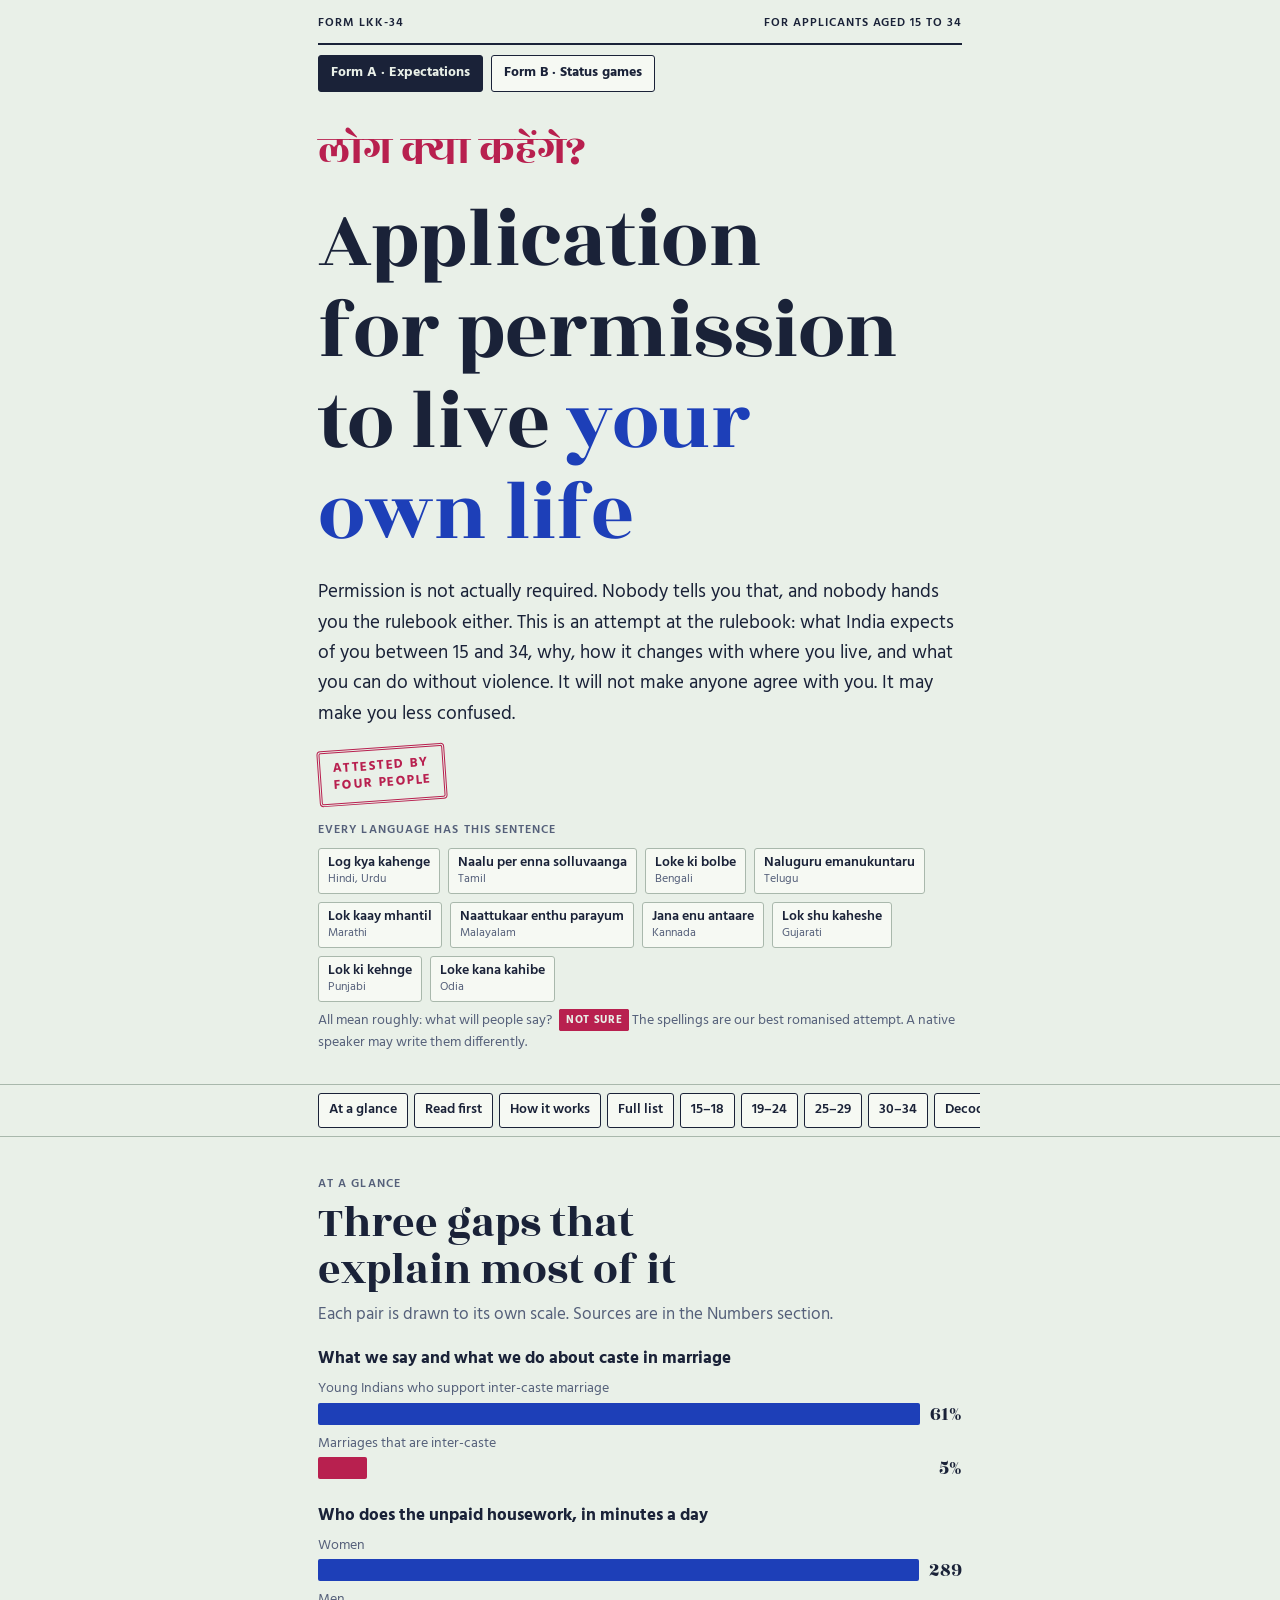
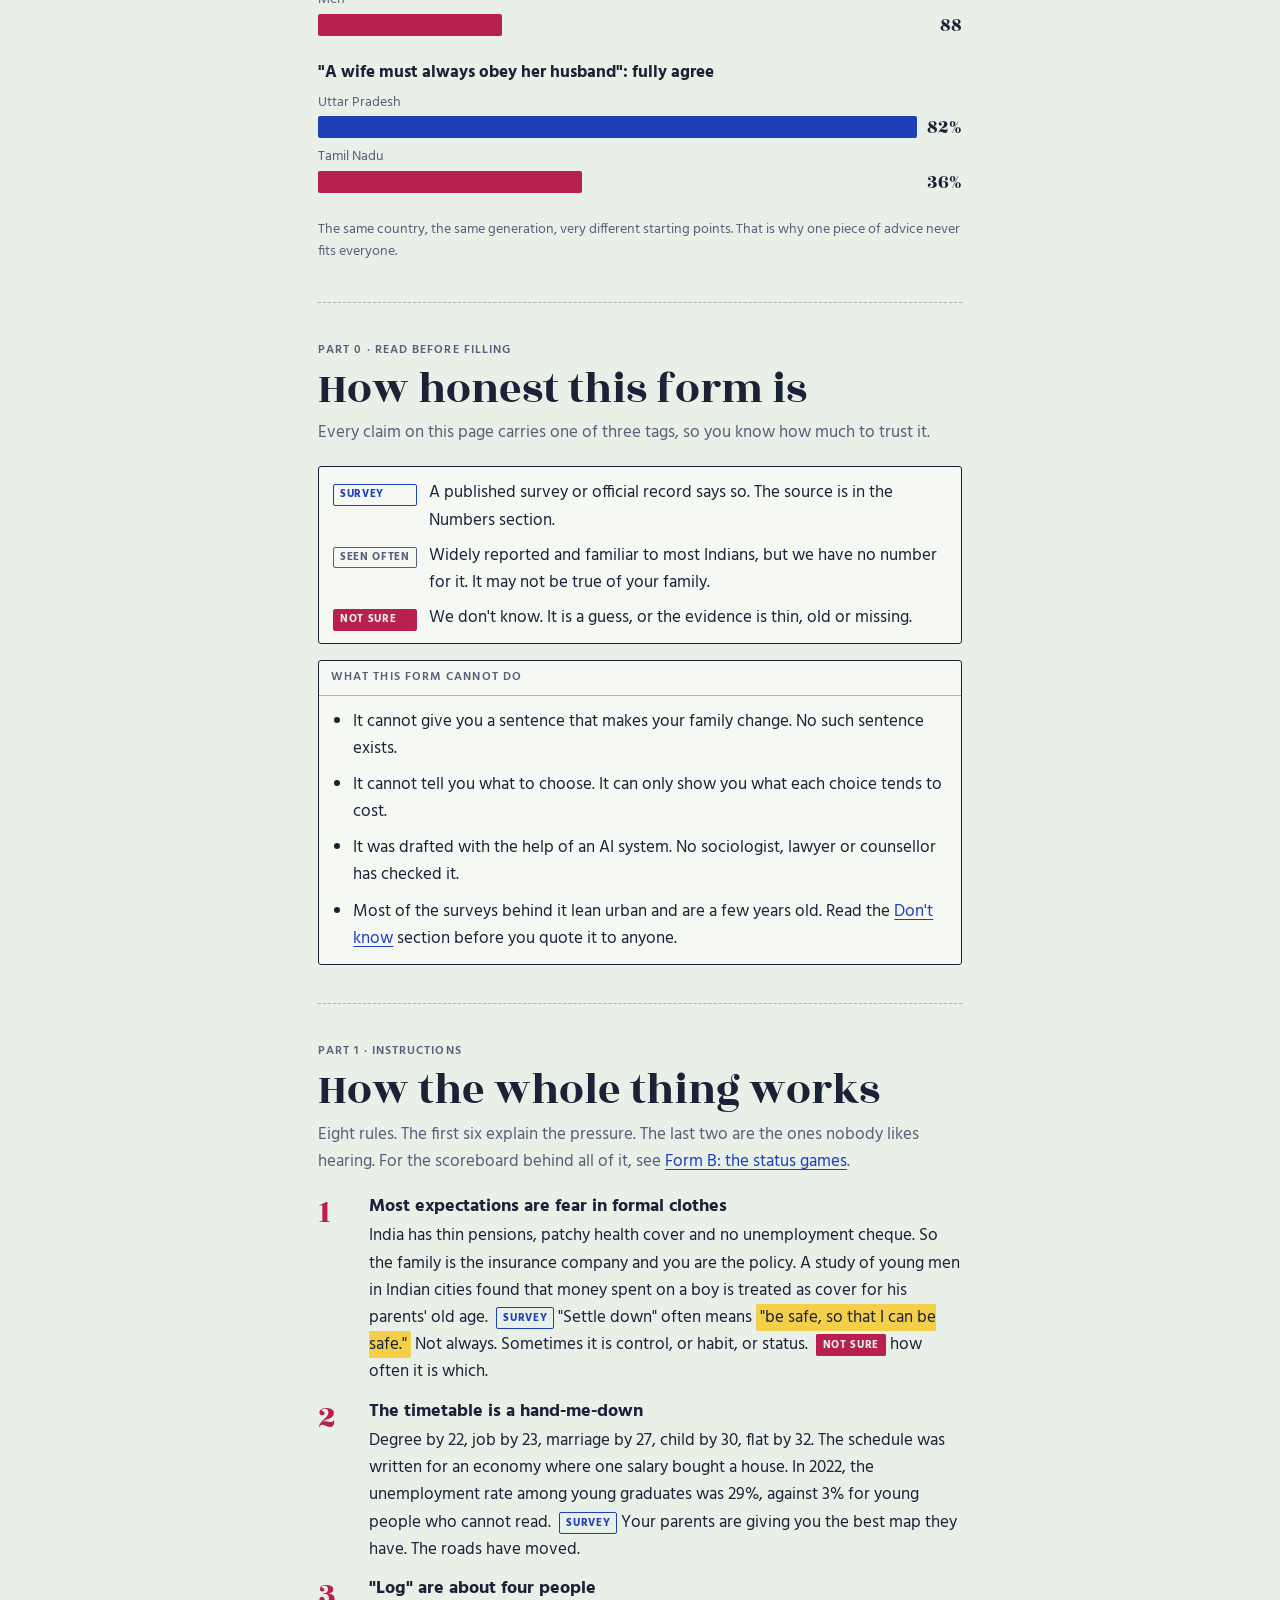
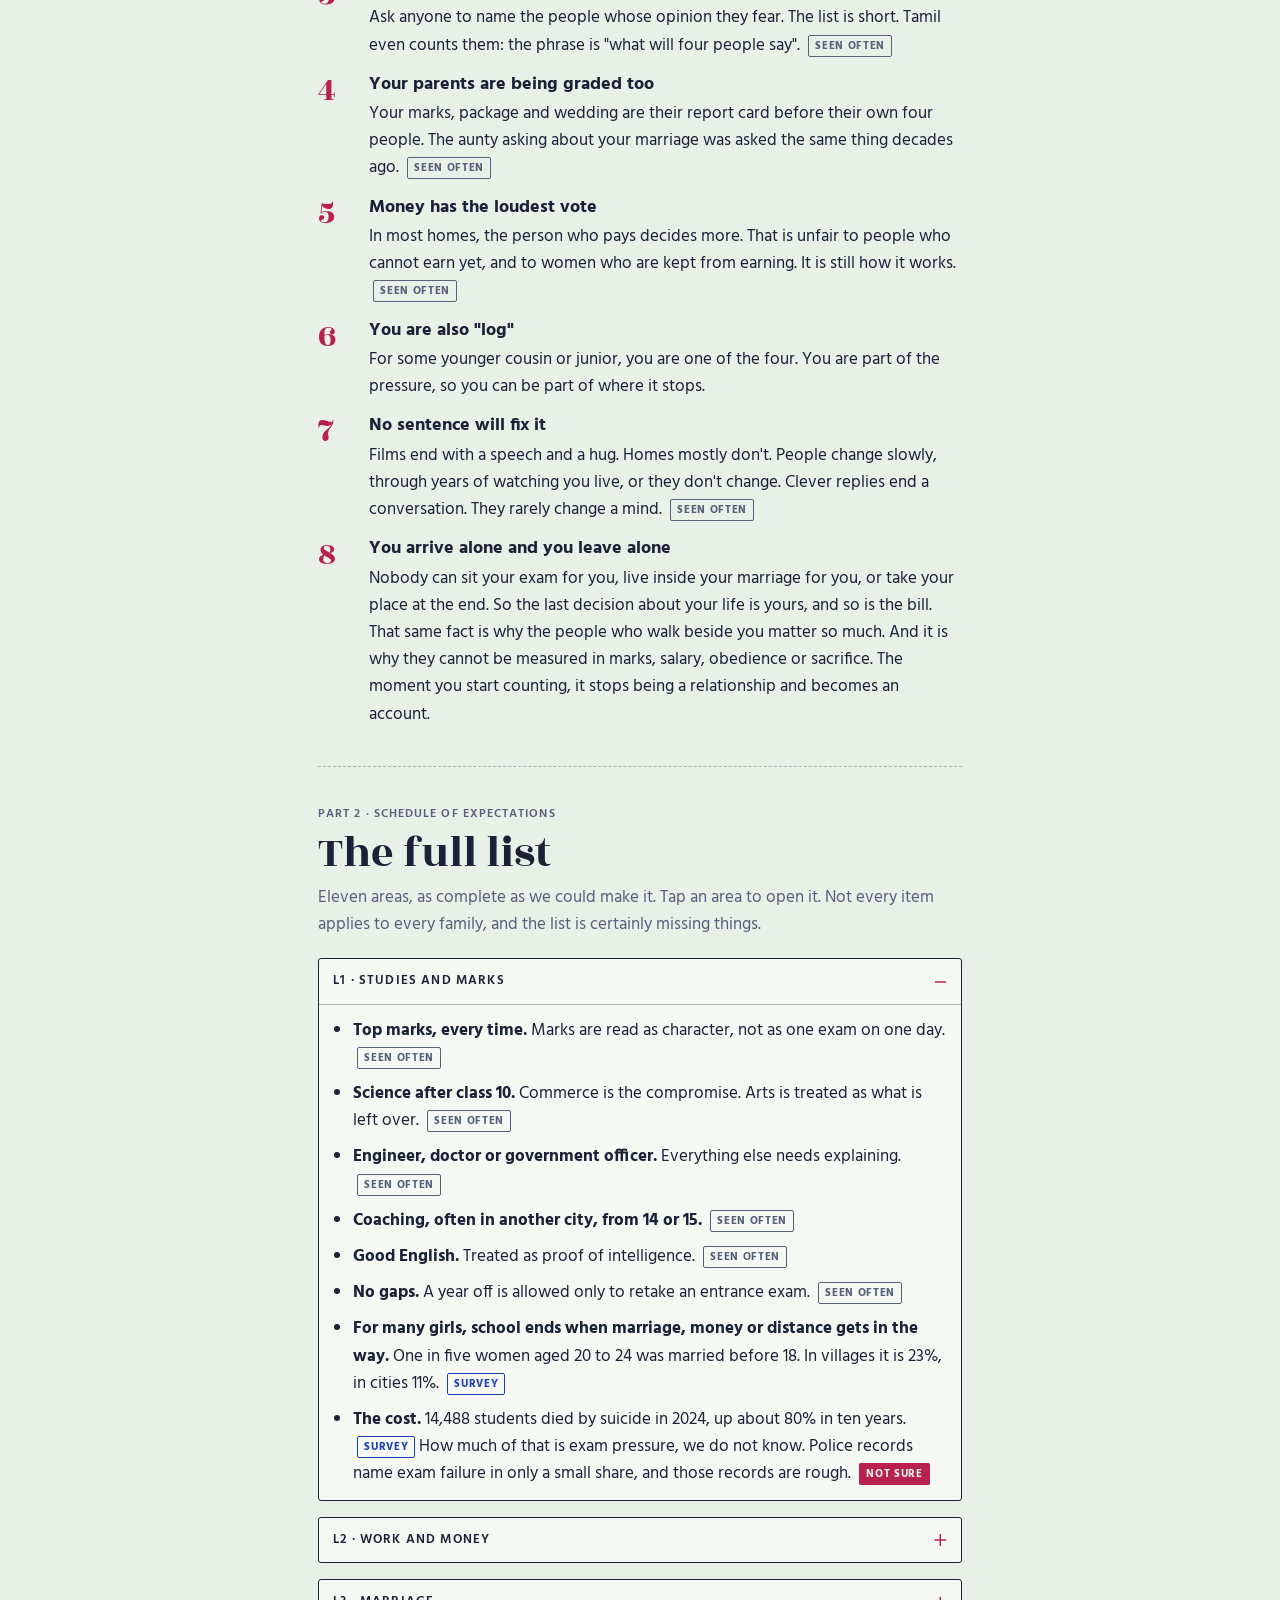
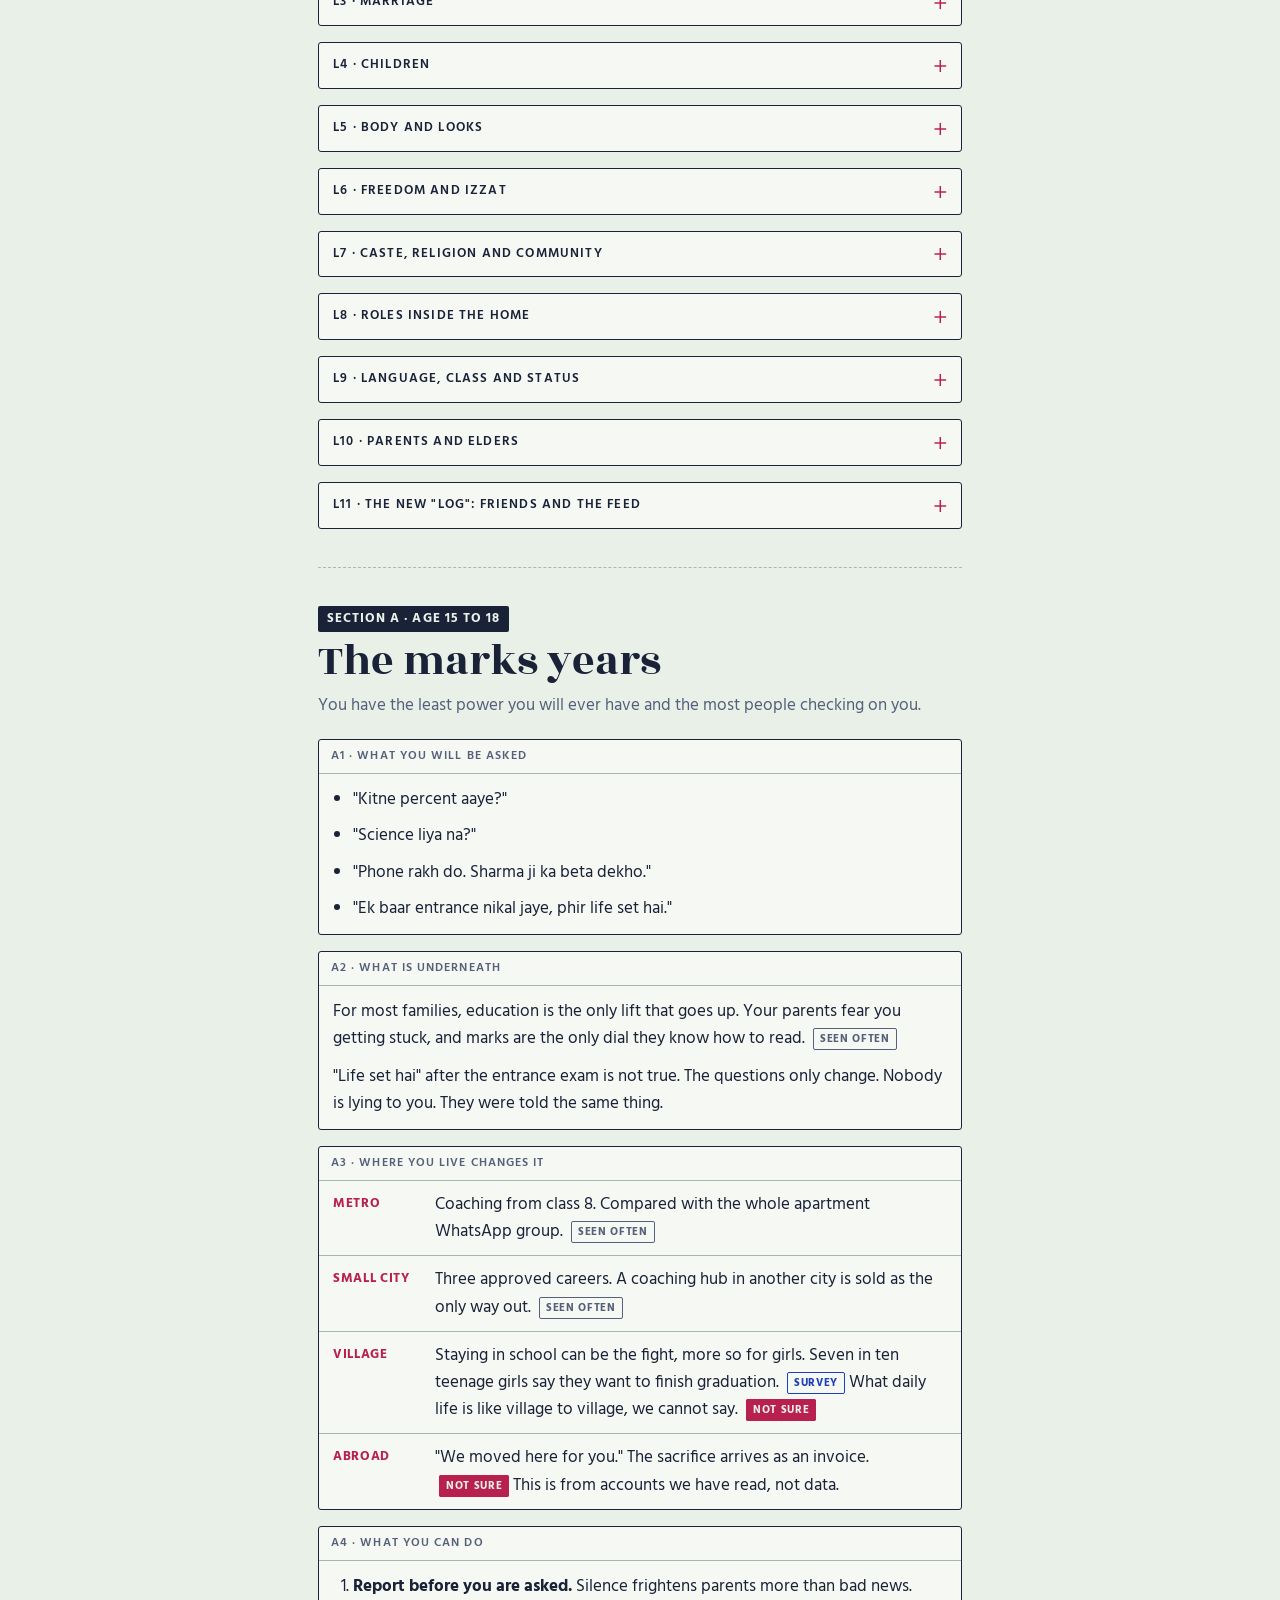
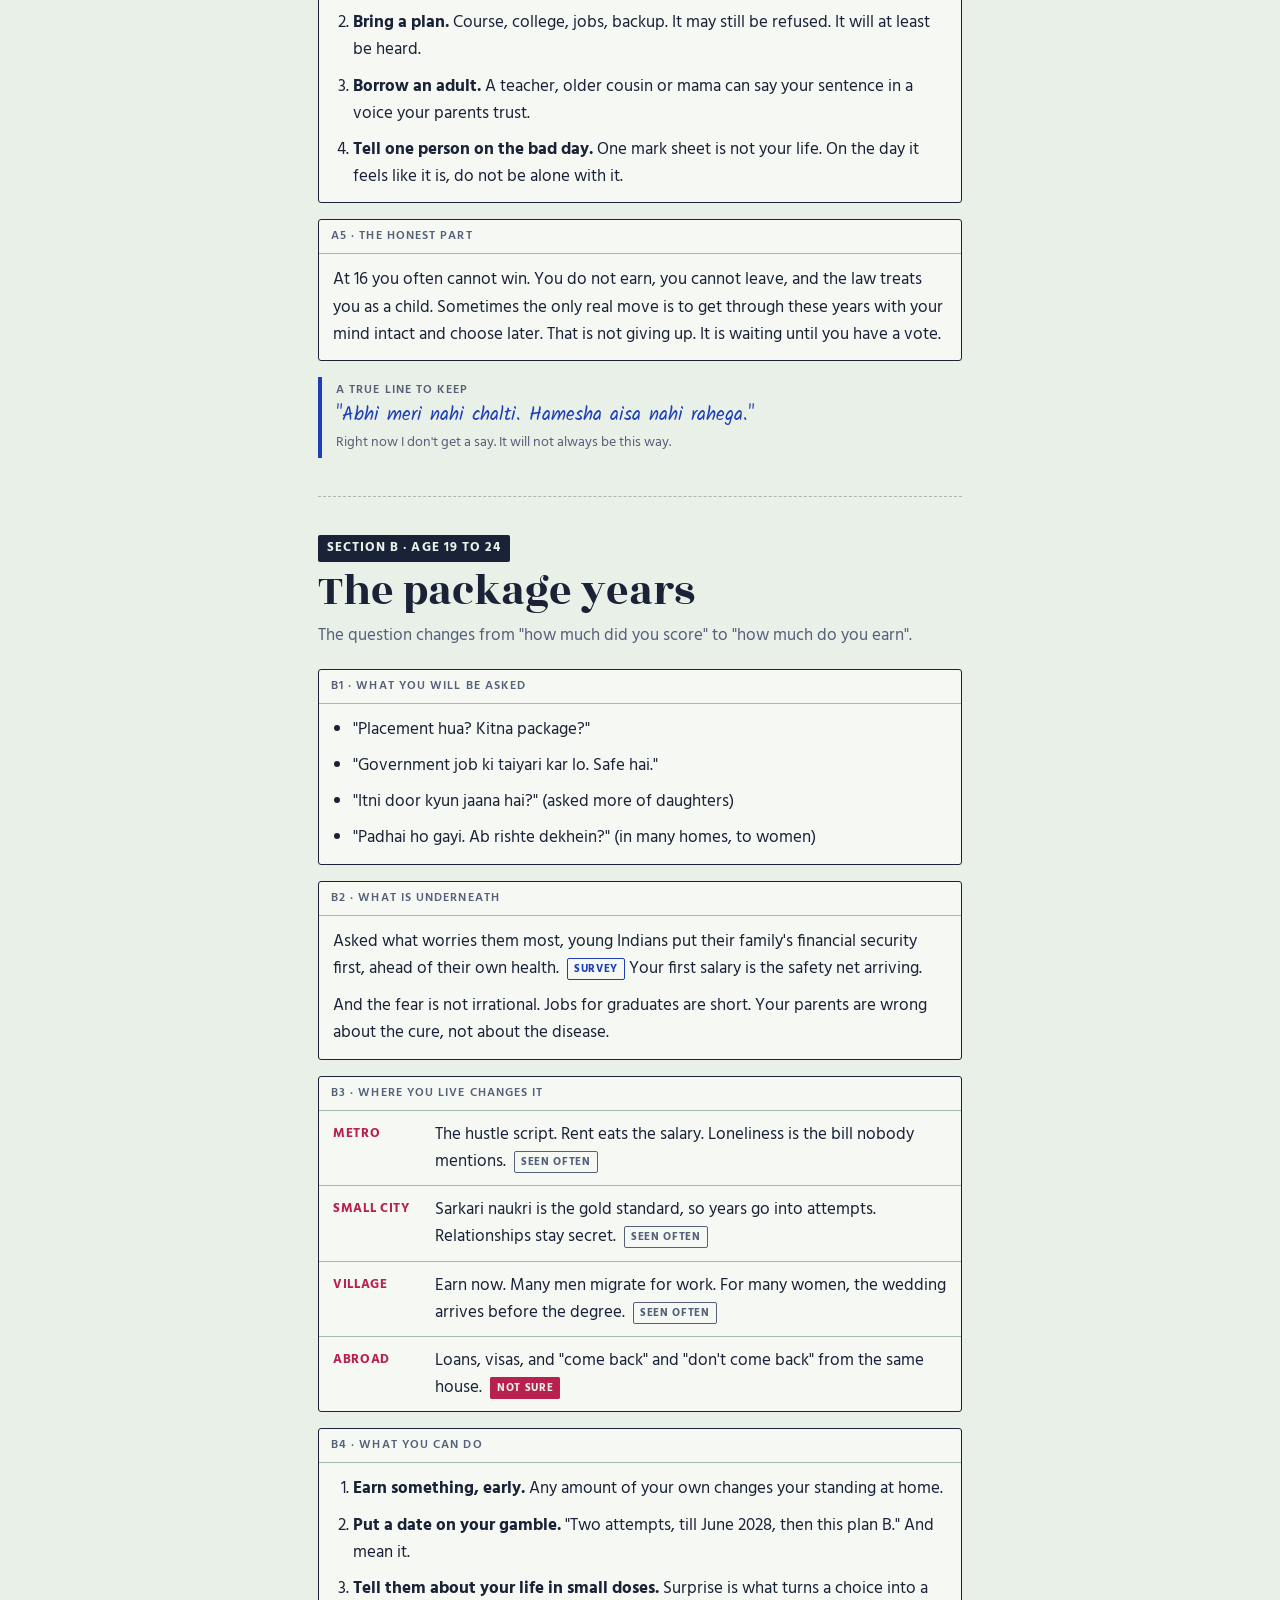
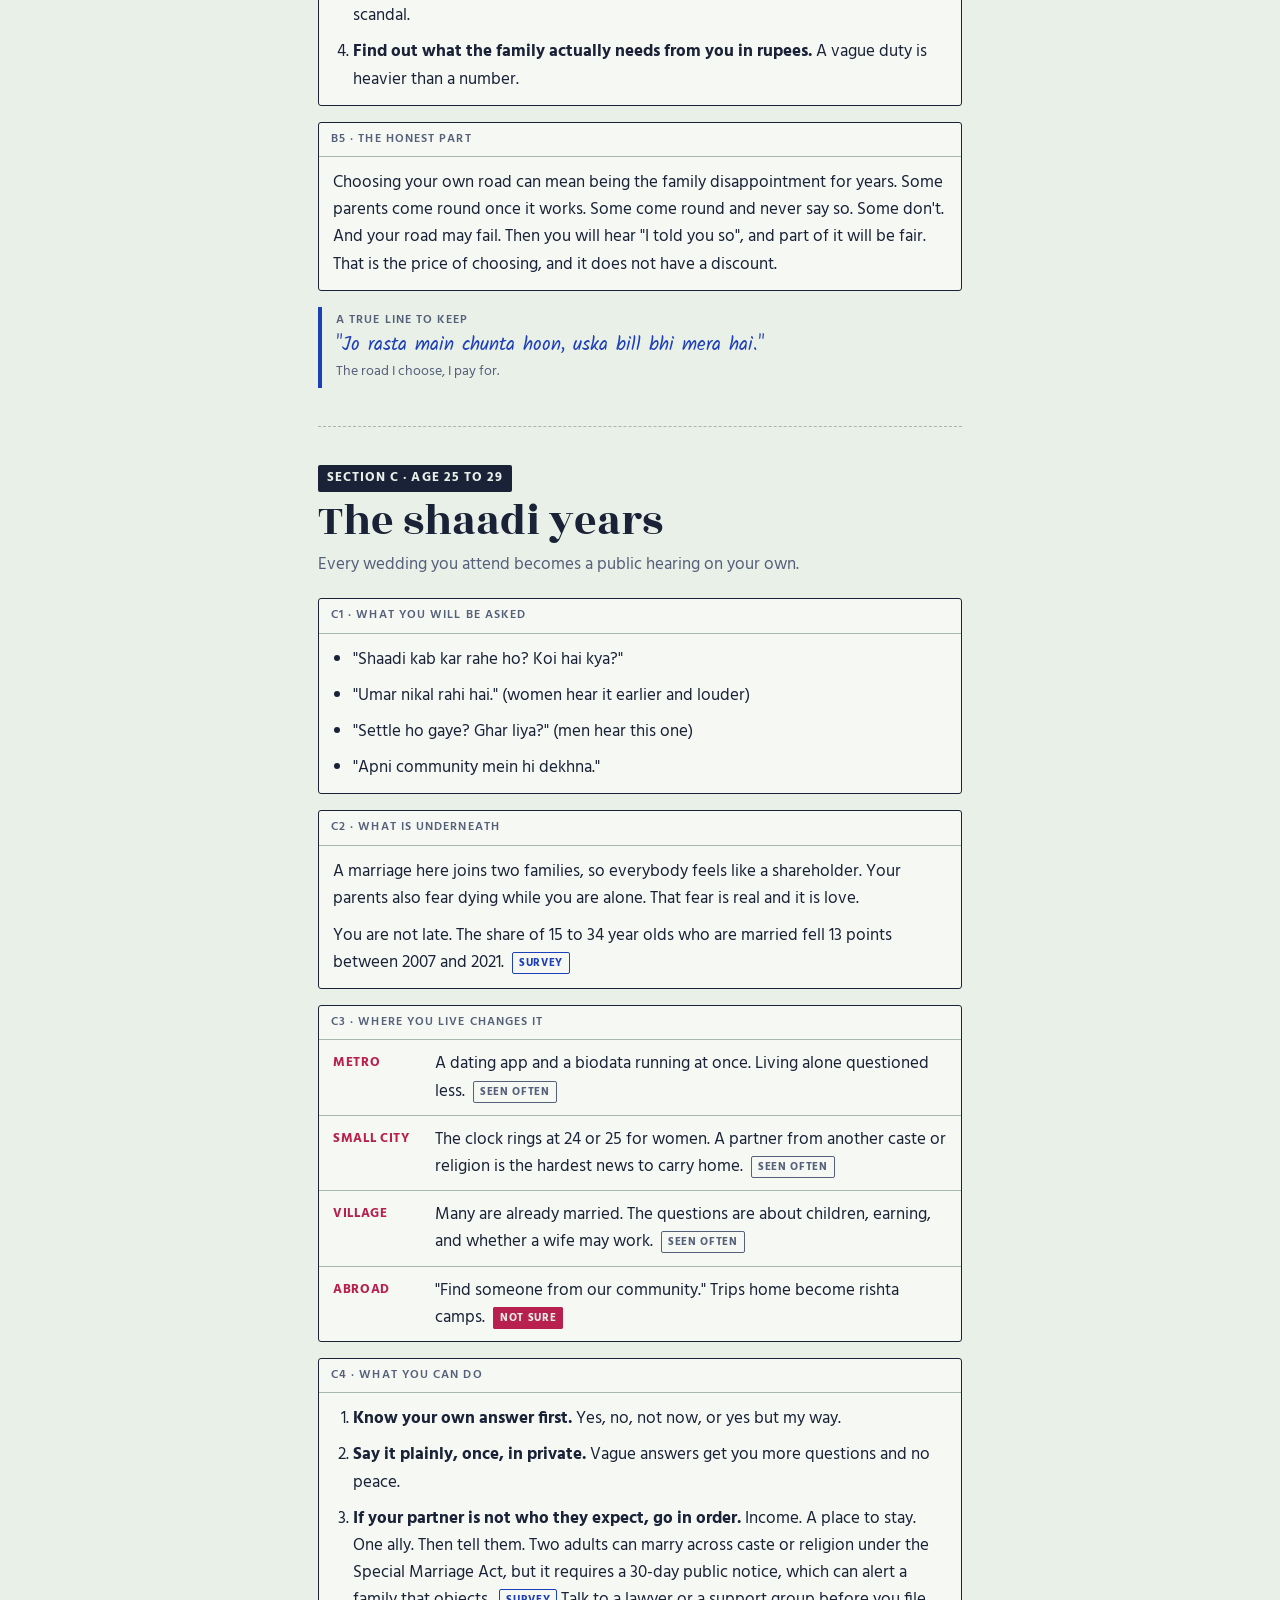
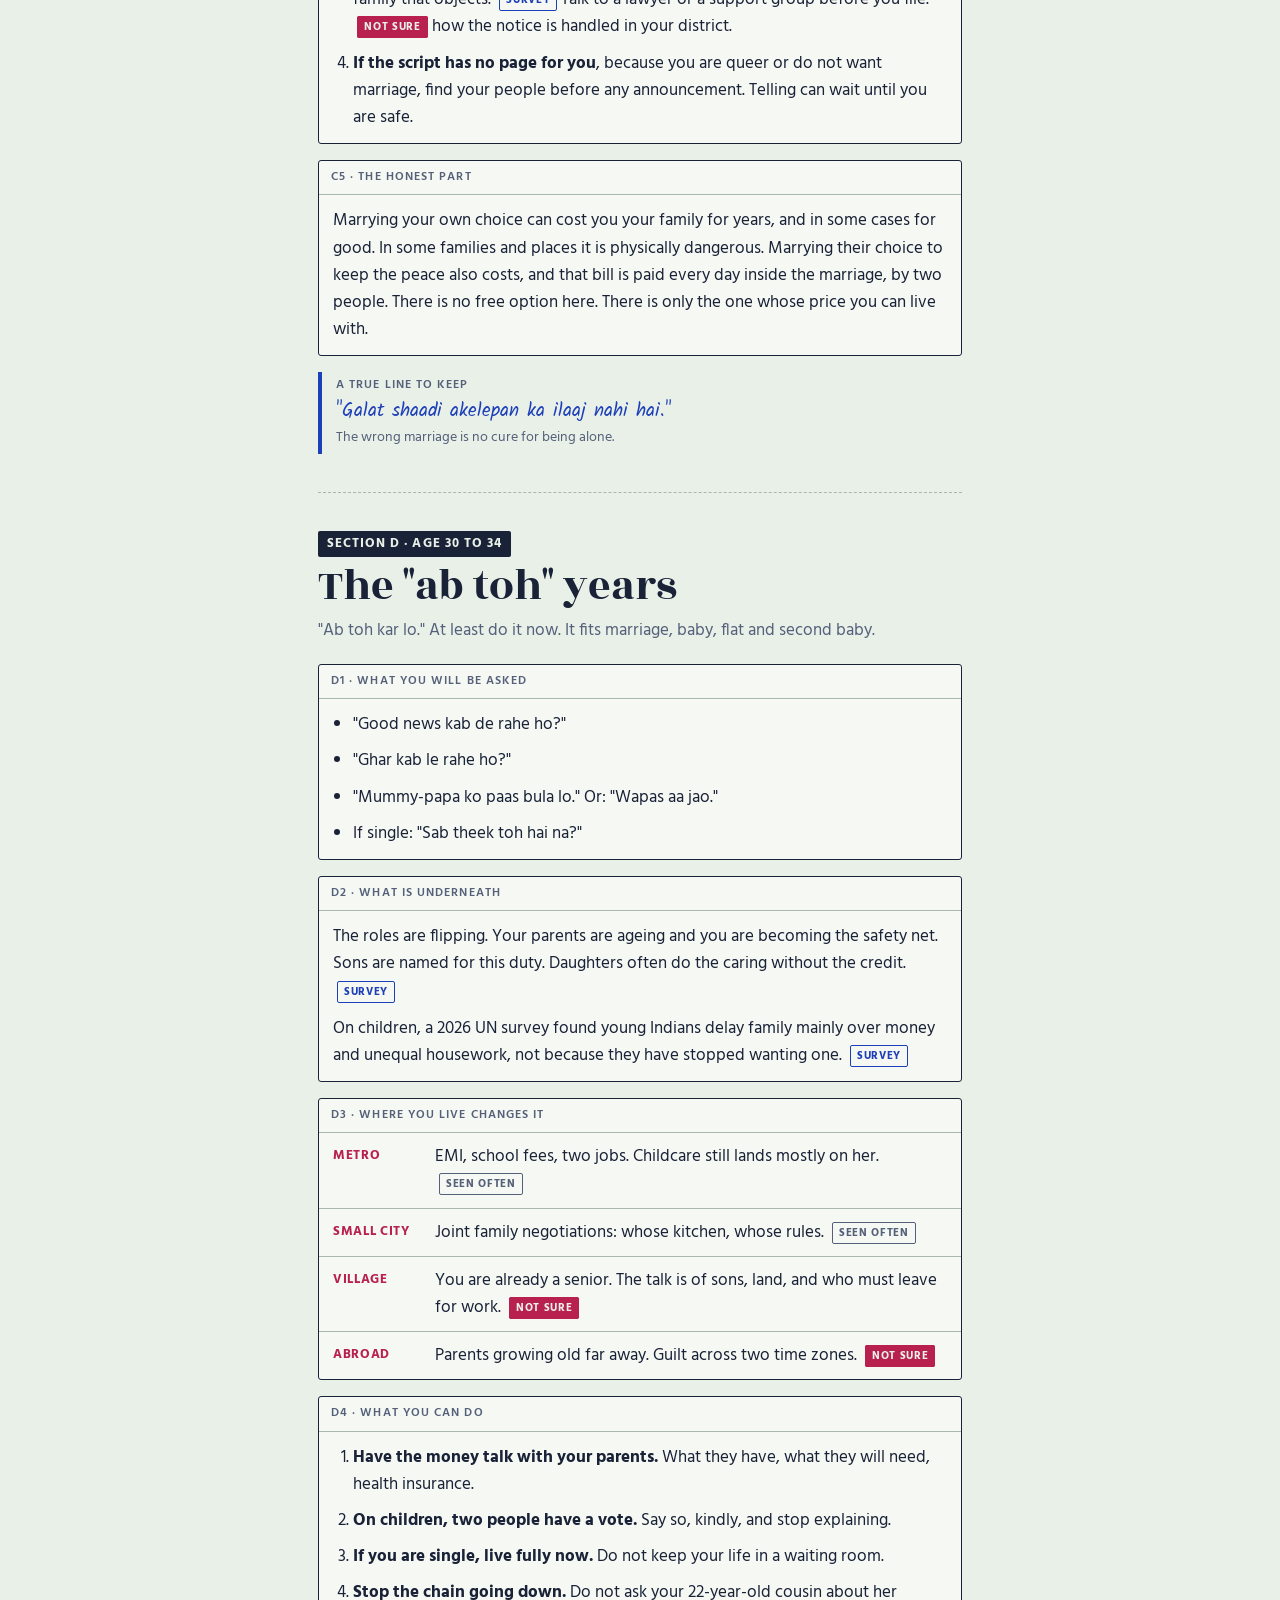
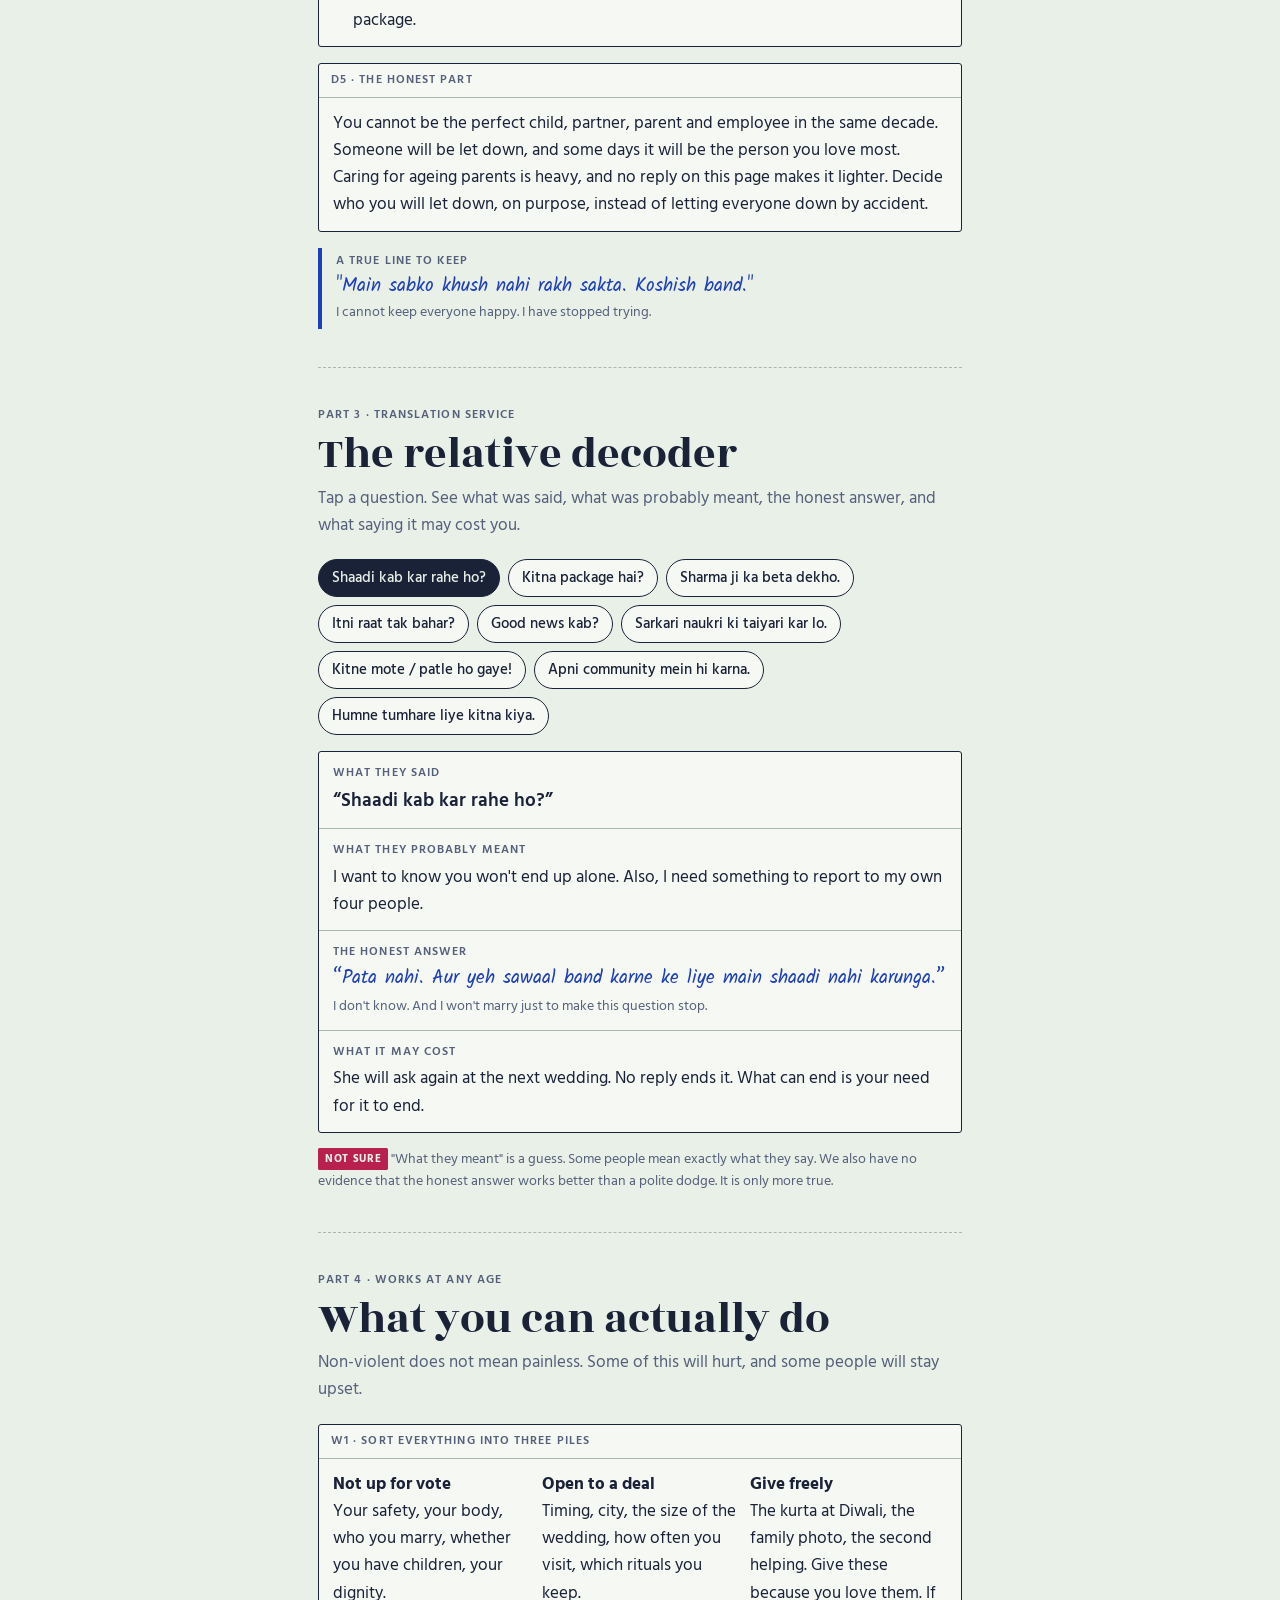
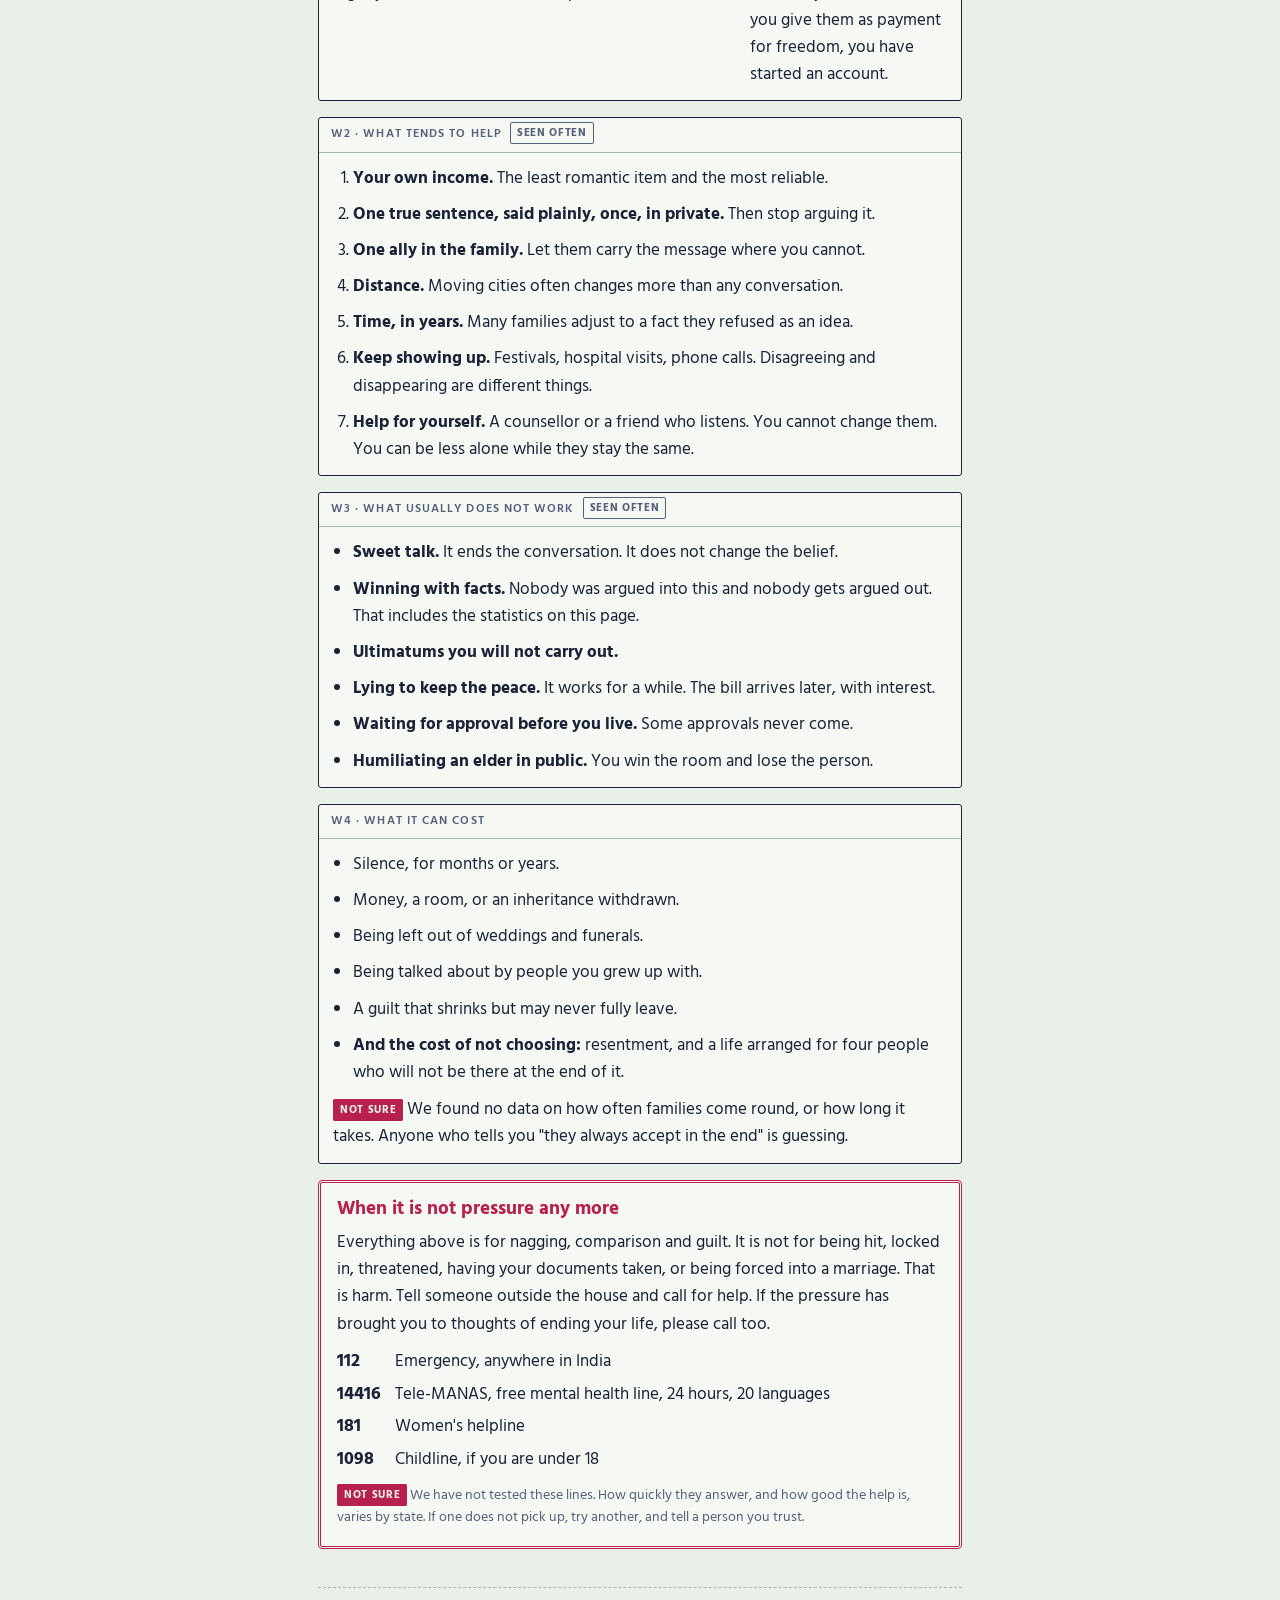
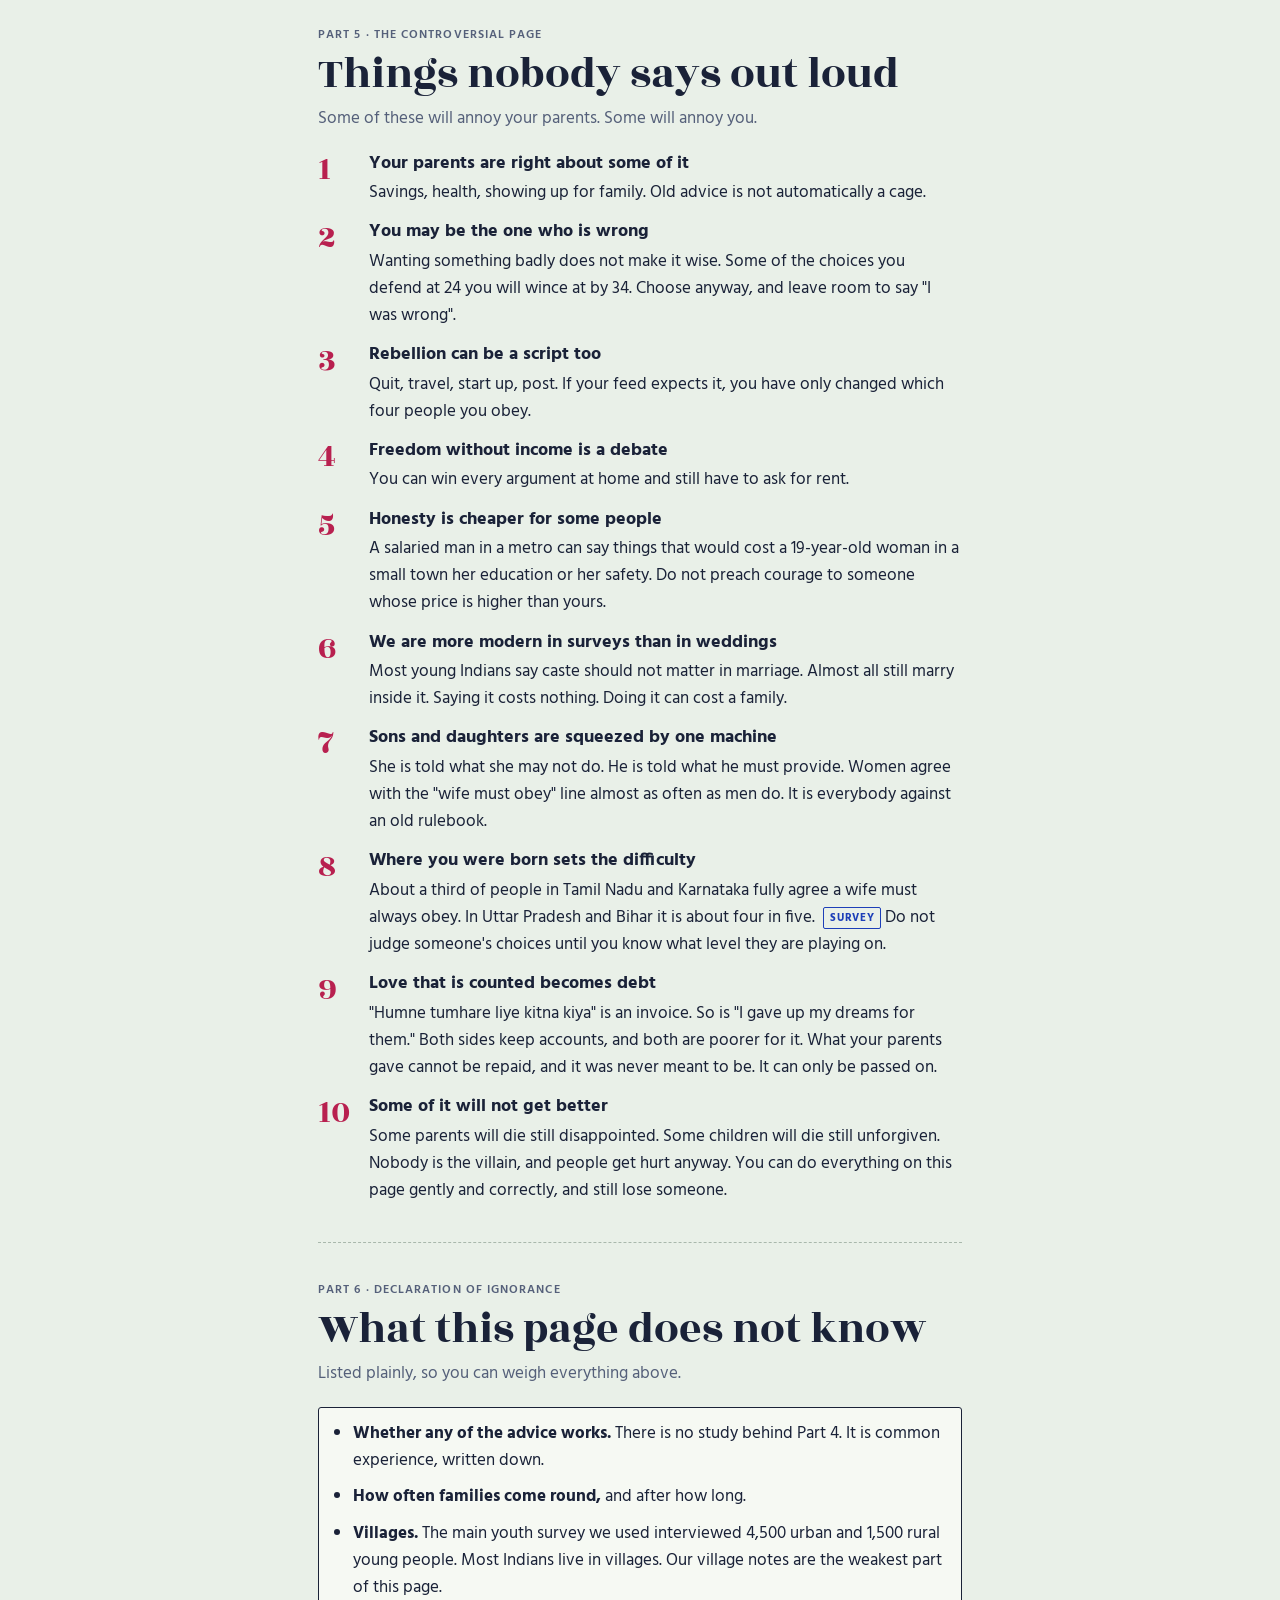
==== commit a17bd04d: "Add status games page, shared stylesheet, gap bars and collapsible list Co-Authored-By: Claude Fable" ====
--- a/index.html
+++ b/index.html
@@ -7,128 +7,7 @@
 <link rel="preconnect" href="https://fonts.googleapis.com">
 <link rel="preconnect" href="https://fonts.gstatic.com" crossorigin>
 <link href="https://fonts.googleapis.com/css2?family=Hind:wght@400;500;600;700&family=Kalam:wght@400;700&family=Rozha+One&display=swap" rel="stylesheet">
-<style>
-/* Layout idea: one sarkari form, top to bottom. Printed labels in Hind, answers "filled in" by hand in Kalam, headings in Rozha One. One column, 680px. Every claim carries a confidence tag. */
-:root{
-  --paper:#E9F0E8;
-  --card:#F6F9F3;
-  --ink:#1A2238;
-  --muted:#55607A;
-  --pen:#1D3FB8;
-  --stamp:#B8204F;
-  --marker:#F4CF4A;
-  --on-marker:#1A2238;
-  --rule:#A9B8AC;
-  --display:"Rozha One","Hind",Georgia,serif;
-  --body:"Hind",system-ui,-apple-system,"Segoe UI",sans-serif;
-  --hand:"Kalam","Comic Sans MS",cursive;
-}
-@media (prefers-color-scheme: dark){
-  :root:not([data-theme="light"]){
-    --paper:#0F1626; --card:#172036; --ink:#E4EAE2; --muted:#9AA6BD;
-    --pen:#93ABFF; --stamp:#FF7AA2; --marker:#E2B93B; --on-marker:#141A2B; --rule:#36425C;
-    color-scheme:dark;
-  }
-}
-:root[data-theme="dark"]{
-  --paper:#0F1626; --card:#172036; --ink:#E4EAE2; --muted:#9AA6BD;
-  --pen:#93ABFF; --stamp:#FF7AA2; --marker:#E2B93B; --on-marker:#141A2B; --rule:#36425C;
-  color-scheme:dark;
-}
-*{box-sizing:border-box}
-html{scroll-behavior:smooth;scroll-padding-top:64px}
-@media (prefers-reduced-motion: reduce){html{scroll-behavior:auto}}
-body{margin:0;background:var(--paper);color:var(--ink);font-family:var(--body);font-size:17px;line-height:1.6;-webkit-text-size-adjust:100%}
-a{color:var(--pen);text-underline-offset:3px}
-a:focus-visible,button:focus-visible,input:focus-visible,[tabindex]:focus-visible{outline:3px solid var(--stamp);outline-offset:2px}
-.wrap{max-width:680px;margin:0 auto;padding:0 18px}
-h1,h2,h3{font-family:var(--display);font-weight:400;line-height:1.08;text-wrap:balance;margin:0}
-p{margin:0}
-.stack{display:flex;flex-direction:column;gap:16px}
-.label{font-size:12px;font-weight:600;letter-spacing:.09em;text-transform:uppercase;color:var(--muted)}
-.hand{font-family:var(--hand);color:var(--pen);font-size:1.12em;line-height:1.45}
-mark{background:var(--marker);color:var(--on-marker);padding:0 .2em;border-radius:2px}
-.gloss{color:var(--muted);font-size:14px;font-family:var(--body)}
-
-/* Confidence tags */
-.t{font-style:normal;font-size:11px;font-weight:700;letter-spacing:.06em;text-transform:uppercase;white-space:nowrap;border-radius:2px;padding:1px 6px;margin-left:4px;border:1.5px solid currentColor;vertical-align:1px}
-.t.s{color:var(--pen)}
-.t.o{color:var(--muted)}
-.t.n{color:var(--paper);background:var(--stamp);border-color:var(--stamp)}
-
-.formhead{border-bottom:2px solid var(--ink);padding:14px 0 10px;display:flex;justify-content:space-between;gap:12px;flex-wrap:wrap}
-.formhead span{font-size:12px;font-weight:600;letter-spacing:.08em;text-transform:uppercase}
-
-.hero{padding:34px 0 30px;display:flex;flex-direction:column;gap:18px}
-.deva{font-family:var(--display);font-size:clamp(30px,8vw,44px);color:var(--stamp);line-height:1.2}
-.hero h1{font-size:clamp(44px,13vw,84px);letter-spacing:-.01em}
-.hero h1 em{font-style:normal;color:var(--pen)}
-.lede{font-size:19px;max-width:34em}
-.stampbox{align-self:flex-start;border:3px double var(--stamp);color:var(--stamp);font-weight:700;font-size:13px;letter-spacing:.12em;text-transform:uppercase;padding:8px 12px;transform:rotate(-4deg);border-radius:4px;line-height:1.3}
-.tongues{display:flex;flex-wrap:wrap;gap:8px;list-style:none;padding:0;margin:0}
-.tongues li{border:1px solid var(--rule);background:var(--card);border-radius:3px;padding:5px 9px;font-size:14px;line-height:1.3}
-.tongues b{font-weight:600}
-.tongues span{color:var(--muted);font-size:12px;display:block}
-
-nav.jump{position:sticky;top:0;z-index:5;background:var(--paper);border-top:1px solid var(--rule);border-bottom:1px solid var(--rule)}
-nav.jump .wrap{display:flex;gap:6px;overflow-x:auto;padding-top:8px;padding-bottom:8px}
-nav.jump a{flex:0 0 auto;text-decoration:none;color:var(--ink);font-weight:600;font-size:14px;border:1.5px solid var(--ink);border-radius:3px;padding:5px 10px;background:var(--card)}
-nav.jump a:hover{background:var(--marker);color:var(--on-marker)}
-
-section{padding:38px 0;border-bottom:1px dashed var(--rule)}
-.sec-head{display:flex;flex-direction:column;gap:6px;margin-bottom:20px}
-.sec-head h2{font-size:clamp(30px,8vw,44px)}
-.sec-head p{color:var(--muted)}
-
-.field{border:1.5px solid var(--ink);background:var(--card);border-radius:3px}
-.field > .label{display:block;border-bottom:1px solid var(--rule);padding:7px 12px}
-.field > .body{padding:12px 14px;display:flex;flex-direction:column;gap:10px}
-.field ul,.field ol{margin:0;padding-left:1.2em;display:flex;flex-direction:column;gap:9px}
-
-.rules{display:flex;flex-direction:column;gap:14px;counter-reset:rule;list-style:none;margin:0;padding:0}
-.rules li{counter-increment:rule;display:grid;grid-template-columns:auto 1fr;gap:4px 14px;align-items:start}
-.rules li::before{content:counter(rule);font-family:var(--display);font-size:34px;line-height:1;color:var(--stamp);min-width:1.1em}
-.rules h3{font-family:var(--body);font-weight:700;font-size:18px;line-height:1.3}
-.rules div{display:flex;flex-direction:column;gap:4px}
-
-.legend{display:grid;grid-template-columns:auto 1fr;gap:8px 12px;align-items:baseline}
-.legend .t{margin-left:0}
-
-.chips{display:flex;flex-wrap:wrap;gap:8px}
-.chips button{font:inherit;font-size:15px;font-weight:500;color:var(--ink);background:var(--card);border:1.5px solid var(--ink);border-radius:999px;padding:6px 13px;cursor:pointer;text-align:left}
-.chips button[aria-pressed="true"]{background:var(--ink);color:var(--paper)}
-.decode .row{padding:12px 14px;border-top:1px solid var(--rule);display:flex;flex-direction:column;gap:3px}
-.decode .row:first-child{border-top:0}
-
-.age-tag{display:inline-block;align-self:flex-start;background:var(--ink);color:var(--paper);font-weight:700;font-size:13px;letter-spacing:.08em;padding:3px 9px;border-radius:2px;text-transform:uppercase}
-.places div{padding:10px 14px;border-top:1px solid var(--rule);display:grid;grid-template-columns:92px 1fr;gap:10px}
-.places div:first-child{border-top:0}
-.places b{font-size:13px;letter-spacing:.05em;text-transform:uppercase;color:var(--stamp);padding-top:3px}
-.pocket{border-left:4px solid var(--pen);padding:4px 0 4px 14px;display:flex;flex-direction:column;gap:2px}
-
-.piles{display:grid;grid-template-columns:repeat(auto-fit,minmax(190px,1fr));gap:12px}
-
-.help{border:3px double var(--stamp);border-radius:4px;padding:16px;display:flex;flex-direction:column;gap:10px;background:var(--card)}
-.help h3{font-family:var(--body);font-weight:700;font-size:19px;color:var(--stamp)}
-.nums{display:grid;grid-template-columns:auto 1fr;gap:4px 14px;font-variant-numeric:tabular-nums}
-.nums b{font-size:18px}
-
-.tablewrap{overflow-x:auto;border:1.5px solid var(--ink);border-radius:3px;background:var(--card)}
-table{border-collapse:collapse;width:100%;min-width:500px;font-size:15px}
-th,td{text-align:left;padding:9px 12px;border-top:1px solid var(--rule);vertical-align:top}
-tr:first-child th{border-top:0}
-thead th{font-size:12px;letter-spacing:.08em;text-transform:uppercase;color:var(--muted)}
-td.n{font-family:var(--display);font-size:21px;white-space:nowrap;color:var(--pen);font-variant-numeric:tabular-nums;line-height:1.2}
-
-.quiet{font-size:20px;line-height:1.55;max-width:32em}
-.pledge{list-style:none;margin:0;padding:0;display:flex;flex-direction:column;gap:10px}
-.pledge label{display:grid;grid-template-columns:auto 1fr;gap:12px;align-items:start;cursor:pointer}
-.pledge input{width:22px;height:22px;margin:3px 0 0;accent-color:var(--pen)}
-.sign{display:flex;justify-content:space-between;align-items:flex-end;gap:16px;flex-wrap:wrap;margin-top:8px}
-.sign .line{flex:1 1 180px;border-bottom:1.5px solid var(--ink);padding-bottom:2px}
-footer{padding:26px 0 46px;color:var(--muted);font-size:14px}
-footer ul{margin:8px 0 0;padding-left:1.2em;display:flex;flex-direction:column;gap:4px}
-</style>
+<link rel="stylesheet" href="site.css">
 </head>
 <body>
 
@@ -137,6 +16,7 @@
     <span>Form LKK-34</span>
     <span>For applicants aged 15 to 34</span>
   </div>
+  <div class="pages"><a class="on" href="index.html">Form A · Expectations</a><a href="status.html">Form B · Status games</a></div>
 
   <header class="hero">
     <p class="deva" lang="hi">लोग क्या कहेंगे?</p>
@@ -164,6 +44,7 @@
 
 <nav class="jump" aria-label="Sections">
   <div class="wrap">
+    <a href="#gaps">At a glance</a>
     <a href="#read-first">Read first</a>
     <a href="#how-it-works">How it works</a>
     <a href="#full-list">Full list</a>
@@ -181,6 +62,30 @@
 
 <main class="wrap">
 
+<!-- GAPS -->
+<section id="gaps">
+  <div class="sec-head">
+    <p class="label">At a glance</p>
+    <h2>Three gaps that explain most of it</h2>
+    <p>Each pair is drawn to its own scale. Sources are in the Numbers section.</p>
+  </div>
+  <div class="stack" style="gap:26px">
+    <div class="gap"><h3>What we say and what we do about caste in marriage</h3>
+      <div class="bar"><span>Young Indians who support inter-caste marriage</span><div class="barrow"><i style="width:100%"></i><b>61%</b></div></div>
+      <div class="bar b"><span>Marriages that are inter-caste</span><div class="barrow"><i style="width:8%"></i><b>5%</b></div></div>
+    </div>
+    <div class="gap"><h3>Who does the unpaid housework, in minutes a day</h3>
+      <div class="bar"><span>Women</span><div class="barrow"><i style="width:100%"></i><b>289</b></div></div>
+      <div class="bar b"><span>Men</span><div class="barrow"><i style="width:30%"></i><b>88</b></div></div>
+    </div>
+    <div class="gap"><h3>"A wife must always obey her husband": fully agree</h3>
+      <div class="bar"><span>Uttar Pradesh</span><div class="barrow"><i style="width:100%"></i><b>82%</b></div></div>
+      <div class="bar b"><span>Tamil Nadu</span><div class="barrow"><i style="width:44%"></i><b>36%</b></div></div>
+    </div>
+    <p class="gloss">The same country, the same generation, very different starting points. That is why one piece of advice never fits everyone.</p>
+  </div>
+</section>
+
 <!-- READ FIRST -->
 <section id="read-first">
   <div class="sec-head">
@@ -210,7 +115,7 @@
   <div class="sec-head">
     <p class="label">Part 1 · Instructions</p>
     <h2>How the whole thing works</h2>
-    <p>Eight rules. The first six explain the pressure. The last two are the ones nobody likes hearing.</p>
+    <p>Eight rules. The first six explain the pressure. The last two are the ones nobody likes hearing. For the scoreboard behind all of it, see <a href="status.html">Form B: the status games</a>.</p>
   </div>
   <ol class="rules">
     <li><div>
@@ -253,11 +158,11 @@
   <div class="sec-head">
     <p class="label">Part 2 · Schedule of expectations</p>
     <h2>The full list</h2>
-    <p>Eleven areas, as complete as we could make it. Not every item applies to every family, and the list is certainly missing things.</p>
-  </div>
-  <div class="stack">
-
-    <div class="field"><span class="label">L1 · Studies and marks</span><div class="body"><ul>
+    <p>Eleven areas, as complete as we could make it. Tap an area to open it. Not every item applies to every family, and the list is certainly missing things.</p>
+  </div>
+  <div class="stack">
+
+    <details class="field" open><summary class="label">L1 · Studies and marks</summary><div class="body"><ul>
       <li><b>Top marks, every time.</b> Marks are read as character, not as one exam on one day. <i class="t o">Seen often</i></li>
       <li><b>Science after class 10.</b> Commerce is the compromise. Arts is treated as what is left over. <i class="t o">Seen often</i></li>
       <li><b>Engineer, doctor or government officer.</b> Everything else needs explaining. <i class="t o">Seen often</i></li>
@@ -266,9 +171,9 @@
       <li><b>No gaps.</b> A year off is allowed only to retake an entrance exam. <i class="t o">Seen often</i></li>
       <li><b>For many girls, school ends when marriage, money or distance gets in the way.</b> One in five women aged 20 to 24 was married before 18. In villages it is 23%, in cities 11%. <i class="t s">Survey</i></li>
       <li><b>The cost.</b> 14,488 students died by suicide in 2024, up about 80% in ten years. <i class="t s">Survey</i> How much of that is exam pressure, we do not know. Police records name exam failure in only a small share, and those records are rough. <i class="t n">Not sure</i></li>
-    </ul></div></div>
-
-    <div class="field"><span class="label">L2 · Work and money</span><div class="body"><ul>
+    </ul></div></details>
+
+    <details class="field"><summary class="label">L2 · Work and money</summary><div class="body"><ul>
       <li><b>A job straight after the degree.</b> A gap is read as failure. Yet young people are about 83% of India's unemployed. <i class="t s">Survey</i></li>
       <li><b>A government job is the only real job.</b> <i class="t o">Seen often</i></li>
       <li><b>Your salary is public information.</b> <i class="t o">Seen often</i></li>
@@ -279,9 +184,9 @@
       <li><b>Take no risks.</b> No startup, art, sport or career switch, unless you have already succeeded at it. <i class="t o">Seen often</i></li>
       <li><b>Join the family business, shop or farm.</b> <i class="t o">Seen often</i></li>
       <li><b>Go abroad, or never go abroad.</b> Families differ sharply and we have no data on which is more common. <i class="t n">Not sure</i></li>
-    </ul></div></div>
-
-    <div class="field"><span class="label">L3 · Marriage</span><div class="body"><ul>
+    </ul></div></details>
+
+    <details class="field"><summary class="label">L3 · Marriage</summary><div class="body"><ul>
       <li><b>You will marry.</b> Staying single is not offered as an option. <i class="t o">Seen often</i></li>
       <li><b>By a deadline.</b> Roughly mid-twenties for women, late twenties for men, earlier in villages. The exact age differs by family and place and we have no reliable figure for it. <i class="t n">Not sure</i></li>
       <li><b>Parents choose or approve.</b> 84% of married young people said their marriage was arranged by parents. <i class="t s">Survey</i></li>
@@ -292,9 +197,9 @@
       <li><b>The biodata checklist.</b> Horoscope, skin colour, height, salary, "homely". <i class="t o">Seen often</i></li>
       <li><b>Stay married.</b> Divorce is read as failure. Acceptance is higher among educated and urban young people. <i class="t s">Survey</i></li>
       <li><b>If you are queer, marry the opposite sex anyway.</b> <i class="t o">Seen often</i> As far as we could check in November 2026, Indian law still does not recognise same-sex marriage. <i class="t s">Survey</i></li>
-    </ul></div></div>
-
-    <div class="field"><span class="label">L4 · Children</span><div class="body"><ul>
+    </ul></div></details>
+
+    <details class="field"><summary class="label">L4 · Children</summary><div class="body"><ul>
       <li><b>A child within a year or two of the wedding.</b> <i class="t o">Seen often</i></li>
       <li><b>At least one son.</b> 63% of Indians say sons, not daughters, should mainly handle parents' last rites. <i class="t s">Survey</i></li>
       <li><b>Two children.</b> One is "lonely", none is "selfish". About four in ten women and a third of men name two as ideal. <i class="t s">Survey</i></li>
@@ -302,18 +207,18 @@
       <li><b>Grandparents get a vote on how the child is raised.</b> <i class="t o">Seen often</i></li>
       <li><b>If there is no child, she is blamed first.</b> <i class="t o">Seen often</i></li>
       <li><b>Choosing to have no children.</b> We do not know how common it is in India, or how families respond over time. <i class="t n">Not sure</i></li>
-    </ul></div></div>
-
-    <div class="field"><span class="label">L5 · Body and looks</span><div class="body"><ul>
+    </ul></div></details>
+
+    <details class="field"><summary class="label">L5 · Body and looks</summary><div class="body"><ul>
       <li><b>Fair skin.</b> Pressed hardest on women. <i class="t o">Seen often</i></li>
       <li><b>The right weight.</b> Comments on your body work as a greeting. More than half of young Indians say they worry about their appearance. <i class="t s">Survey</i></li>
       <li><b>Men must be tall, strong and not bald.</b> Body-shaming among boys is documented in city studies. <i class="t s">Survey</i></li>
       <li><b>Dress "decently".</b> The rule tightens for girls at puberty and again after marriage. <i class="t o">Seen often</i></li>
       <li><b>Hair, beard, tattoos and piercings are read as character.</b> <i class="t o">Seen often</i></li>
       <li><b>Periods are not discussed.</b> In some homes they bring kitchen or prayer restrictions. This differs widely by family and community. <i class="t n">Not sure</i></li>
-    </ul></div></div>
-
-    <div class="field"><span class="label">L6 · Freedom and izzat</span><div class="body"><ul>
+    </ul></div></details>
+
+    <details class="field"><summary class="label">L6 · Freedom and izzat</summary><div class="body"><ul>
       <li><b>Home before dark.</b> Mostly for daughters. <i class="t o">Seen often</i></li>
       <li><b>The family's honour lives in a daughter's behaviour.</b> A son's behaviour is "boys will be boys". <i class="t o">Seen often</i></li>
       <li><b>No dating.</b> Or dating, in secret. <i class="t o">Seen often</i></li>
@@ -322,9 +227,9 @@
       <li><b>Do not live alone before marriage.</b> Suspicious for anyone, more so for women. <i class="t o">Seen often</i></li>
       <li><b>Do not drink or smoke.</b> Or do not be seen. <i class="t o">Seen often</i></li>
       <li><b>Never answer back to an elder.</b> <i class="t o">Seen often</i></li>
-    </ul></div></div>
-
-    <div class="field"><span class="label">L7 · Caste, religion and community</span><div class="body"><ul>
+    </ul></div></details>
+
+    <details class="field"><summary class="label">L7 · Caste, religion and community</summary><div class="body"><ul>
       <li><b>Marry inside.</b> Six in ten young people say they support inter-caste marriage. One marriage in twenty is one. <i class="t s">Survey</i></li>
       <li><b>Eat inside.</b> Food rules mark who belongs. In 2011-12, 30% of rural and 20% of urban households said they practised untouchability. That figure is old. <i class="t s">Survey</i></li>
       <li><b>Keep the fasts, festivals and prayers.</b> <i class="t o">Seen often</i></li>
@@ -332,9 +237,9 @@
       <li><b>Your surname speaks before you do.</b> <i class="t o">Seen often</i></li>
       <li><b>If your group faces discrimination: be twice as good and do not complain.</b> Many people report this. We cannot speak for it. <i class="t n">Not sure</i></li>
       <li><b>What we are missing.</b> How these pressures differ for Dalit, Adivasi, Muslim, Christian, Sikh and north-eastern young people. This page does not know enough to say. <i class="t n">Not sure</i></li>
-    </ul></div></div>
-
-    <div class="field"><span class="label">L8 · Roles inside the home</span><div class="body"><ul>
+    </ul></div></details>
+
+    <details class="field"><summary class="label">L8 · Roles inside the home</summary><div class="body"><ul>
       <li><b>A wife obeys.</b> 87% of Indian adults agree a wife must always obey her husband. Women agree almost as often as men. <i class="t s">Survey</i></li>
       <li><b>She runs the house, even if she also earns.</b> <i class="t s">Survey</i></li>
       <li><b>Sons look after parents.</b> About four in ten say sons should carry the main duty. 2% say daughters. <i class="t s">Survey</i></li>
@@ -342,33 +247,33 @@
       <li><b>A daughter-in-law serves. A son-in-law is served.</b> <i class="t o">Seen often</i></li>
       <li><b>Brothers guard sisters.</b> <i class="t o">Seen often</i></li>
       <li><b>If you are trans or non-binary, the expectation is that you do not exist.</b> This page knows too little here. <i class="t n">Not sure</i></li>
-    </ul></div></div>
-
-    <div class="field"><span class="label">L9 · Language, class and status</span><div class="body"><ul>
+    </ul></div></details>
+
+    <details class="field"><summary class="label">L9 · Language, class and status</summary><div class="body"><ul>
       <li><b>English means smart. Accent means class.</b> <i class="t o">Seen often</i></li>
       <li><b>Speak the "right" language for the room.</b> Your mother tongue can be mocked in a metro and demanded at home. <i class="t o">Seen often</i></li>
       <li><b>"Good family" and "well settled".</b> Often code for money and caste. <i class="t o">Seen often</i></li>
       <li><b>First in the family to reach college.</b> You carry everyone's hope and nobody has a map for you. <i class="t o">Seen often</i></li>
       <li><b>The scoreboard.</b> Phone, bike, car, flat, wedding. <i class="t o">Seen often</i></li>
-    </ul></div></div>
-
-    <div class="field"><span class="label">L10 · Parents and elders</span><div class="body"><ul>
+    </ul></div></details>
+
+    <details class="field"><summary class="label">L10 · Parents and elders</summary><div class="body"><ul>
       <li><b>Live with them or near them.</b> Expected mainly of sons. <i class="t s">Survey</i></li>
       <li><b>Obey, even as an adult.</b> <i class="t o">Seen often</i></li>
       <li><b>Repay the sacrifice.</b> <i class="t o">Seen often</i></li>
       <li><b>Never an old-age home.</b> <i class="t o">Seen often</i></li>
       <li><b>Keep family problems inside the house.</b> Therapy is "for mad people". Roughly 85% of Indians with a mental health condition get no treatment. <i class="t s">Survey</i></li>
       <li><b>Property.</b> 64% say sons and daughters should inherit equally. Whether daughters actually receive their share, or are asked to sign it away, we could not verify. <i class="t n">Not sure</i></li>
-    </ul></div></div>
-
-    <div class="field"><span class="label">L11 · The new "log": friends and the feed</span><div class="body"><ul>
+    </ul></div></details>
+
+    <details class="field"><summary class="label">L11 · The new "log": friends and the feed</summary><div class="body"><ul>
       <li><b>Look successful by 25.</b> <i class="t o">Seen often</i></li>
       <li><b>Show the trip, the body, the relationship.</b> <i class="t o">Seen often</i></li>
       <li><b>Hustle.</b> A side income, a startup, a personal brand. <i class="t o">Seen often</i></li>
       <li><b>Have an opinion on everything, today.</b> <i class="t o">Seen often</i></li>
       <li><b>Be "chill" about things that hurt.</b> <i class="t o">Seen often</i></li>
       <li><b>How much of the pressure is family and how much is peers?</b> We found no data. For some people the feed is heavier than the family. <i class="t n">Not sure</i></li>
-    </ul></div></div>
+    </ul></div></details>
 
   </div>
 </section>
--- a/site.css
+++ b/site.css
@@ -0,0 +1,150 @@
+/* Layout idea: one sarkari form, top to bottom. Printed labels in Hind, answers "filled in" by hand in Kalam, headings in Rozha One. One column, 680px. Every claim carries a confidence tag. */
+:root{
+  --paper:#E9F0E8;
+  --card:#F6F9F3;
+  --ink:#1A2238;
+  --muted:#55607A;
+  --pen:#1D3FB8;
+  --stamp:#B8204F;
+  --marker:#F4CF4A;
+  --on-marker:#1A2238;
+  --rule:#A9B8AC;
+  --display:"Rozha One","Hind",Georgia,serif;
+  --body:"Hind",system-ui,-apple-system,"Segoe UI",sans-serif;
+  --hand:"Kalam","Comic Sans MS",cursive;
+}
+@media (prefers-color-scheme: dark){
+  :root:not([data-theme="light"]){
+    --paper:#0F1626; --card:#172036; --ink:#E4EAE2; --muted:#9AA6BD;
+    --pen:#93ABFF; --stamp:#FF7AA2; --marker:#E2B93B; --on-marker:#141A2B; --rule:#36425C;
+    color-scheme:dark;
+  }
+}
+:root[data-theme="dark"]{
+  --paper:#0F1626; --card:#172036; --ink:#E4EAE2; --muted:#9AA6BD;
+  --pen:#93ABFF; --stamp:#FF7AA2; --marker:#E2B93B; --on-marker:#141A2B; --rule:#36425C;
+  color-scheme:dark;
+}
+*{box-sizing:border-box}
+html{scroll-behavior:smooth;scroll-padding-top:64px}
+@media (prefers-reduced-motion: reduce){html{scroll-behavior:auto}}
+body{margin:0;background:var(--paper);color:var(--ink);font-family:var(--body);font-size:17px;line-height:1.6;-webkit-text-size-adjust:100%}
+a{color:var(--pen);text-underline-offset:3px}
+a:focus-visible,button:focus-visible,input:focus-visible,[tabindex]:focus-visible{outline:3px solid var(--stamp);outline-offset:2px}
+.wrap{max-width:680px;margin:0 auto;padding:0 18px}
+h1,h2,h3{font-family:var(--display);font-weight:400;line-height:1.08;text-wrap:balance;margin:0}
+p{margin:0}
+.stack{display:flex;flex-direction:column;gap:16px}
+.label{font-size:12px;font-weight:600;letter-spacing:.09em;text-transform:uppercase;color:var(--muted)}
+.hand{font-family:var(--hand);color:var(--pen);font-size:1.12em;line-height:1.45}
+mark{background:var(--marker);color:var(--on-marker);padding:0 .2em;border-radius:2px}
+.gloss{color:var(--muted);font-size:14px;font-family:var(--body)}
+
+/* Confidence tags */
+.t{font-style:normal;font-size:11px;font-weight:700;letter-spacing:.06em;text-transform:uppercase;white-space:nowrap;border-radius:2px;padding:1px 6px;margin-left:4px;border:1.5px solid currentColor;vertical-align:1px}
+.t.s{color:var(--pen)}
+.t.o{color:var(--muted)}
+.t.n{color:var(--paper);background:var(--stamp);border-color:var(--stamp)}
+
+.formhead{border-bottom:2px solid var(--ink);padding:14px 0 10px;display:flex;justify-content:space-between;gap:12px;flex-wrap:wrap}
+.formhead span{font-size:12px;font-weight:600;letter-spacing:.08em;text-transform:uppercase}
+
+.hero{padding:34px 0 30px;display:flex;flex-direction:column;gap:18px}
+.deva{font-family:var(--display);font-size:clamp(30px,8vw,44px);color:var(--stamp);line-height:1.2}
+.hero h1{font-size:clamp(44px,13vw,84px);letter-spacing:-.01em}
+.hero h1 em{font-style:normal;color:var(--pen)}
+.lede{font-size:19px;max-width:34em}
+.stampbox{align-self:flex-start;border:3px double var(--stamp);color:var(--stamp);font-weight:700;font-size:13px;letter-spacing:.12em;text-transform:uppercase;padding:8px 12px;transform:rotate(-4deg);border-radius:4px;line-height:1.3}
+.tongues{display:flex;flex-wrap:wrap;gap:8px;list-style:none;padding:0;margin:0}
+.tongues li{border:1px solid var(--rule);background:var(--card);border-radius:3px;padding:5px 9px;font-size:14px;line-height:1.3}
+.tongues b{font-weight:600}
+.tongues span{color:var(--muted);font-size:12px;display:block}
+
+nav.jump{position:sticky;top:0;z-index:5;background:var(--paper);border-top:1px solid var(--rule);border-bottom:1px solid var(--rule)}
+nav.jump .wrap{display:flex;gap:6px;overflow-x:auto;padding-top:8px;padding-bottom:8px}
+nav.jump a{flex:0 0 auto;text-decoration:none;color:var(--ink);font-weight:600;font-size:14px;border:1.5px solid var(--ink);border-radius:3px;padding:5px 10px;background:var(--card)}
+nav.jump a:hover{background:var(--marker);color:var(--on-marker)}
+
+section{padding:38px 0;border-bottom:1px dashed var(--rule)}
+.sec-head{display:flex;flex-direction:column;gap:6px;margin-bottom:20px}
+.sec-head h2{font-size:clamp(30px,8vw,44px)}
+.sec-head p{color:var(--muted)}
+
+.field{border:1.5px solid var(--ink);background:var(--card);border-radius:3px}
+.field > .label{display:block;border-bottom:1px solid var(--rule);padding:7px 12px}
+.field > .body{padding:12px 14px;display:flex;flex-direction:column;gap:10px}
+.field ul,.field ol{margin:0;padding-left:1.2em;display:flex;flex-direction:column;gap:9px}
+
+.rules{display:flex;flex-direction:column;gap:14px;counter-reset:rule;list-style:none;margin:0;padding:0}
+.rules li{counter-increment:rule;display:grid;grid-template-columns:auto 1fr;gap:4px 14px;align-items:start}
+.rules li::before{content:counter(rule);font-family:var(--display);font-size:34px;line-height:1;color:var(--stamp);min-width:1.1em}
+.rules h3{font-family:var(--body);font-weight:700;font-size:18px;line-height:1.3}
+.rules div{display:flex;flex-direction:column;gap:4px}
+
+.legend{display:grid;grid-template-columns:auto 1fr;gap:8px 12px;align-items:baseline}
+.legend .t{margin-left:0}
+
+.chips{display:flex;flex-wrap:wrap;gap:8px}
+.chips button{font:inherit;font-size:15px;font-weight:500;color:var(--ink);background:var(--card);border:1.5px solid var(--ink);border-radius:999px;padding:6px 13px;cursor:pointer;text-align:left}
+.chips button[aria-pressed="true"]{background:var(--ink);color:var(--paper)}
+.decode .row{padding:12px 14px;border-top:1px solid var(--rule);display:flex;flex-direction:column;gap:3px}
+.decode .row:first-child{border-top:0}
+
+.age-tag{display:inline-block;align-self:flex-start;background:var(--ink);color:var(--paper);font-weight:700;font-size:13px;letter-spacing:.08em;padding:3px 9px;border-radius:2px;text-transform:uppercase}
+.places div{padding:10px 14px;border-top:1px solid var(--rule);display:grid;grid-template-columns:92px 1fr;gap:10px}
+.places div:first-child{border-top:0}
+.places b{font-size:13px;letter-spacing:.05em;text-transform:uppercase;color:var(--stamp);padding-top:3px}
+.pocket{border-left:4px solid var(--pen);padding:4px 0 4px 14px;display:flex;flex-direction:column;gap:2px}
+
+.piles{display:grid;grid-template-columns:repeat(auto-fit,minmax(190px,1fr));gap:12px}
+
+.help{border:3px double var(--stamp);border-radius:4px;padding:16px;display:flex;flex-direction:column;gap:10px;background:var(--card)}
+.help h3{font-family:var(--body);font-weight:700;font-size:19px;color:var(--stamp)}
+.nums{display:grid;grid-template-columns:auto 1fr;gap:4px 14px;font-variant-numeric:tabular-nums}
+.nums b{font-size:18px}
+
+.tablewrap{overflow-x:auto;border:1.5px solid var(--ink);border-radius:3px;background:var(--card)}
+table{border-collapse:collapse;width:100%;min-width:500px;font-size:15px}
+th,td{text-align:left;padding:9px 12px;border-top:1px solid var(--rule);vertical-align:top}
+tr:first-child th{border-top:0}
+thead th{font-size:12px;letter-spacing:.08em;text-transform:uppercase;color:var(--muted)}
+td.n{font-family:var(--display);font-size:21px;white-space:nowrap;color:var(--pen);font-variant-numeric:tabular-nums;line-height:1.2}
+
+.quiet{font-size:20px;line-height:1.55;max-width:32em}
+.pledge{list-style:none;margin:0;padding:0;display:flex;flex-direction:column;gap:10px}
+.pledge label{display:grid;grid-template-columns:auto 1fr;gap:12px;align-items:start;cursor:pointer}
+.pledge input{width:22px;height:22px;margin:3px 0 0;accent-color:var(--pen)}
+.sign{display:flex;justify-content:space-between;align-items:flex-end;gap:16px;flex-wrap:wrap;margin-top:8px}
+.sign .line{flex:1 1 180px;border-bottom:1.5px solid var(--ink);padding-bottom:2px}
+footer{padding:26px 0 46px;color:var(--muted);font-size:14px}
+footer ul{margin:8px 0 0;padding-left:1.2em;display:flex;flex-direction:column;gap:4px}
+
+/* Page switch */
+.pages{display:flex;gap:8px;padding:10px 0 0;flex-wrap:wrap}
+.pages a{text-decoration:none;font-weight:700;font-size:14px;color:var(--ink);border:1.5px solid var(--ink);border-radius:3px;padding:6px 12px;background:var(--card)}
+.pages a.on{background:var(--ink);color:var(--paper)}
+/* Collapsible fields */
+details.field > summary.label{cursor:pointer;list-style:none;padding:12px 14px;font-size:13px;color:var(--ink);display:flex;justify-content:space-between;gap:10px;align-items:center}
+details.field > summary.label::-webkit-details-marker{display:none}
+details.field > summary.label::after{content:"+";font-family:var(--display);font-size:24px;line-height:.8;color:var(--stamp)}
+details.field[open] > summary.label::after{content:"\2212"}
+details.field:not([open]) > summary.label{border-bottom:0}
+summary small{display:block;text-transform:none;letter-spacing:0;font-weight:400;font-size:15px;color:var(--muted);margin-top:2px}
+/* Gap bars */
+.gap{display:flex;flex-direction:column;gap:8px}
+.gap h3{font-family:var(--body);font-weight:700;font-size:17px;line-height:1.3}
+.bar{display:grid;grid-template-columns:1fr;gap:2px}
+.bar span{font-size:14px;color:var(--muted)}
+.bar i{display:block;height:22px;background:var(--pen);border-radius:2px;min-width:4px;position:relative}
+.bar.b i{background:var(--stamp)}
+.bar b{font-family:var(--display);font-weight:400;font-size:20px;font-variant-numeric:tabular-nums;line-height:1.1}
+.barrow{display:grid;grid-template-columns:1fr auto;gap:10px;align-items:center}
+/* Status games */
+.game{display:grid;grid-template-columns:auto 1fr;gap:10px;align-items:start}
+.game > input{width:22px;height:22px;margin:13px 0 0;accent-color:var(--pen)}
+.game dl{margin:0;display:grid;grid-template-columns:1fr;gap:8px}
+.game dt{font-size:12px;font-weight:600;letter-spacing:.09em;text-transform:uppercase;color:var(--muted)}
+.game dd{margin:0}
+.tally{position:sticky;top:48px;z-index:5;background:var(--ink);color:var(--paper);padding:8px 14px;border-radius:0 0 4px 4px;font-weight:600;display:flex;justify-content:space-between;gap:10px;align-items:baseline}
+.tally b{font-family:var(--display);font-weight:400;font-size:24px;font-variant-numeric:tabular-nums}
+.grp{font-family:var(--body);font-weight:700;font-size:20px;margin:10px 0 0}
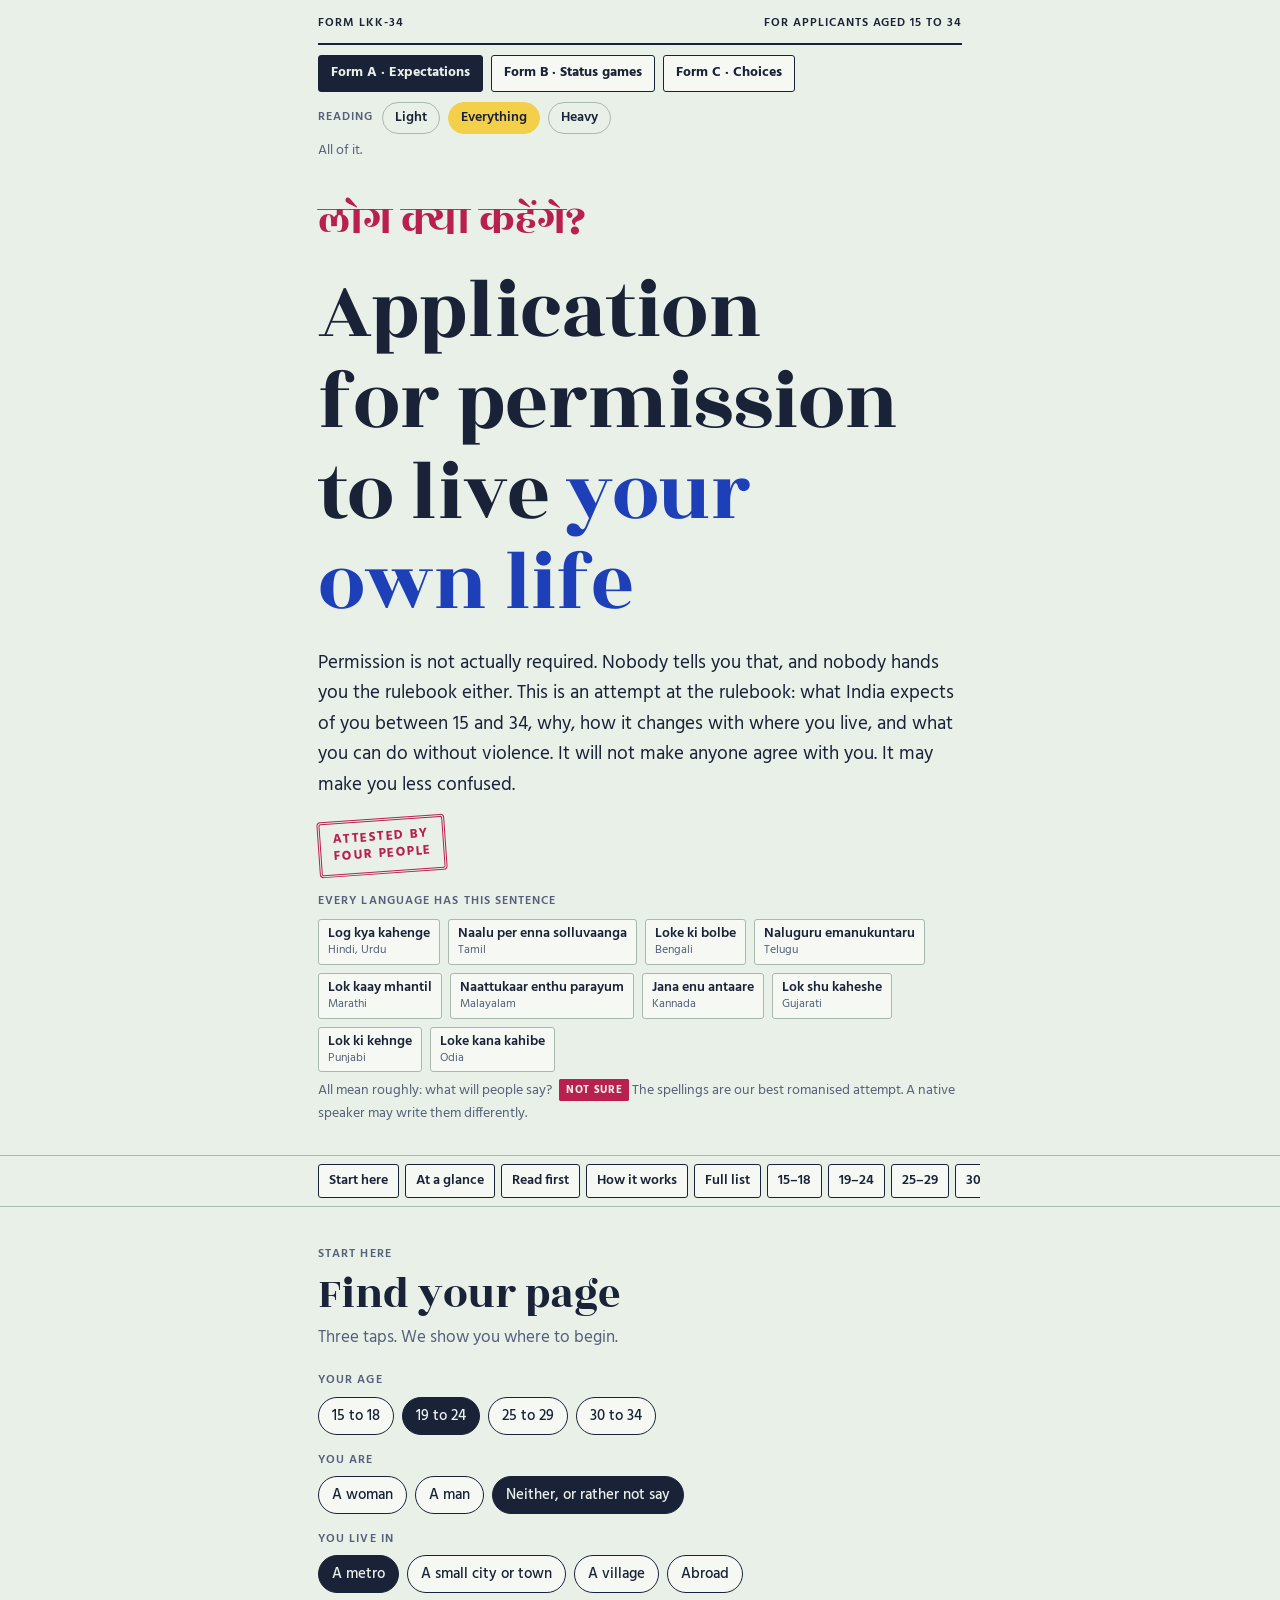
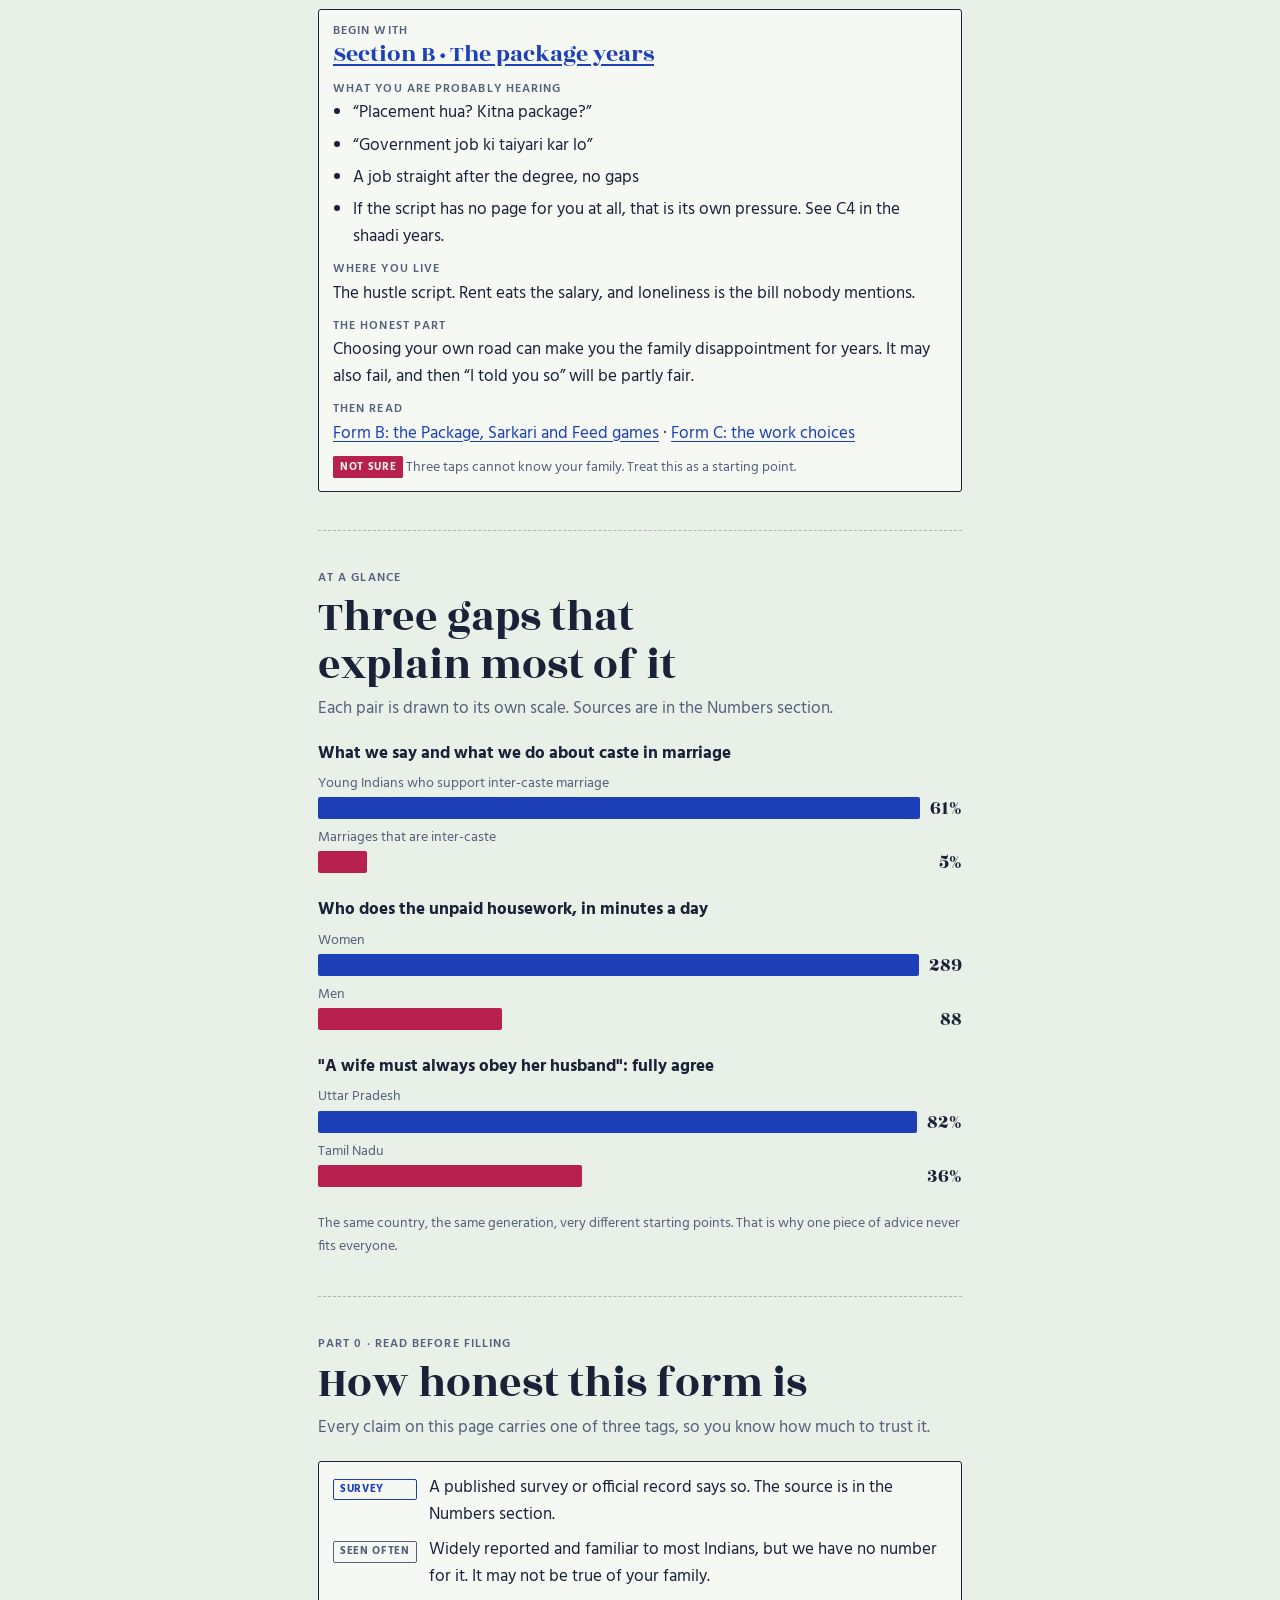
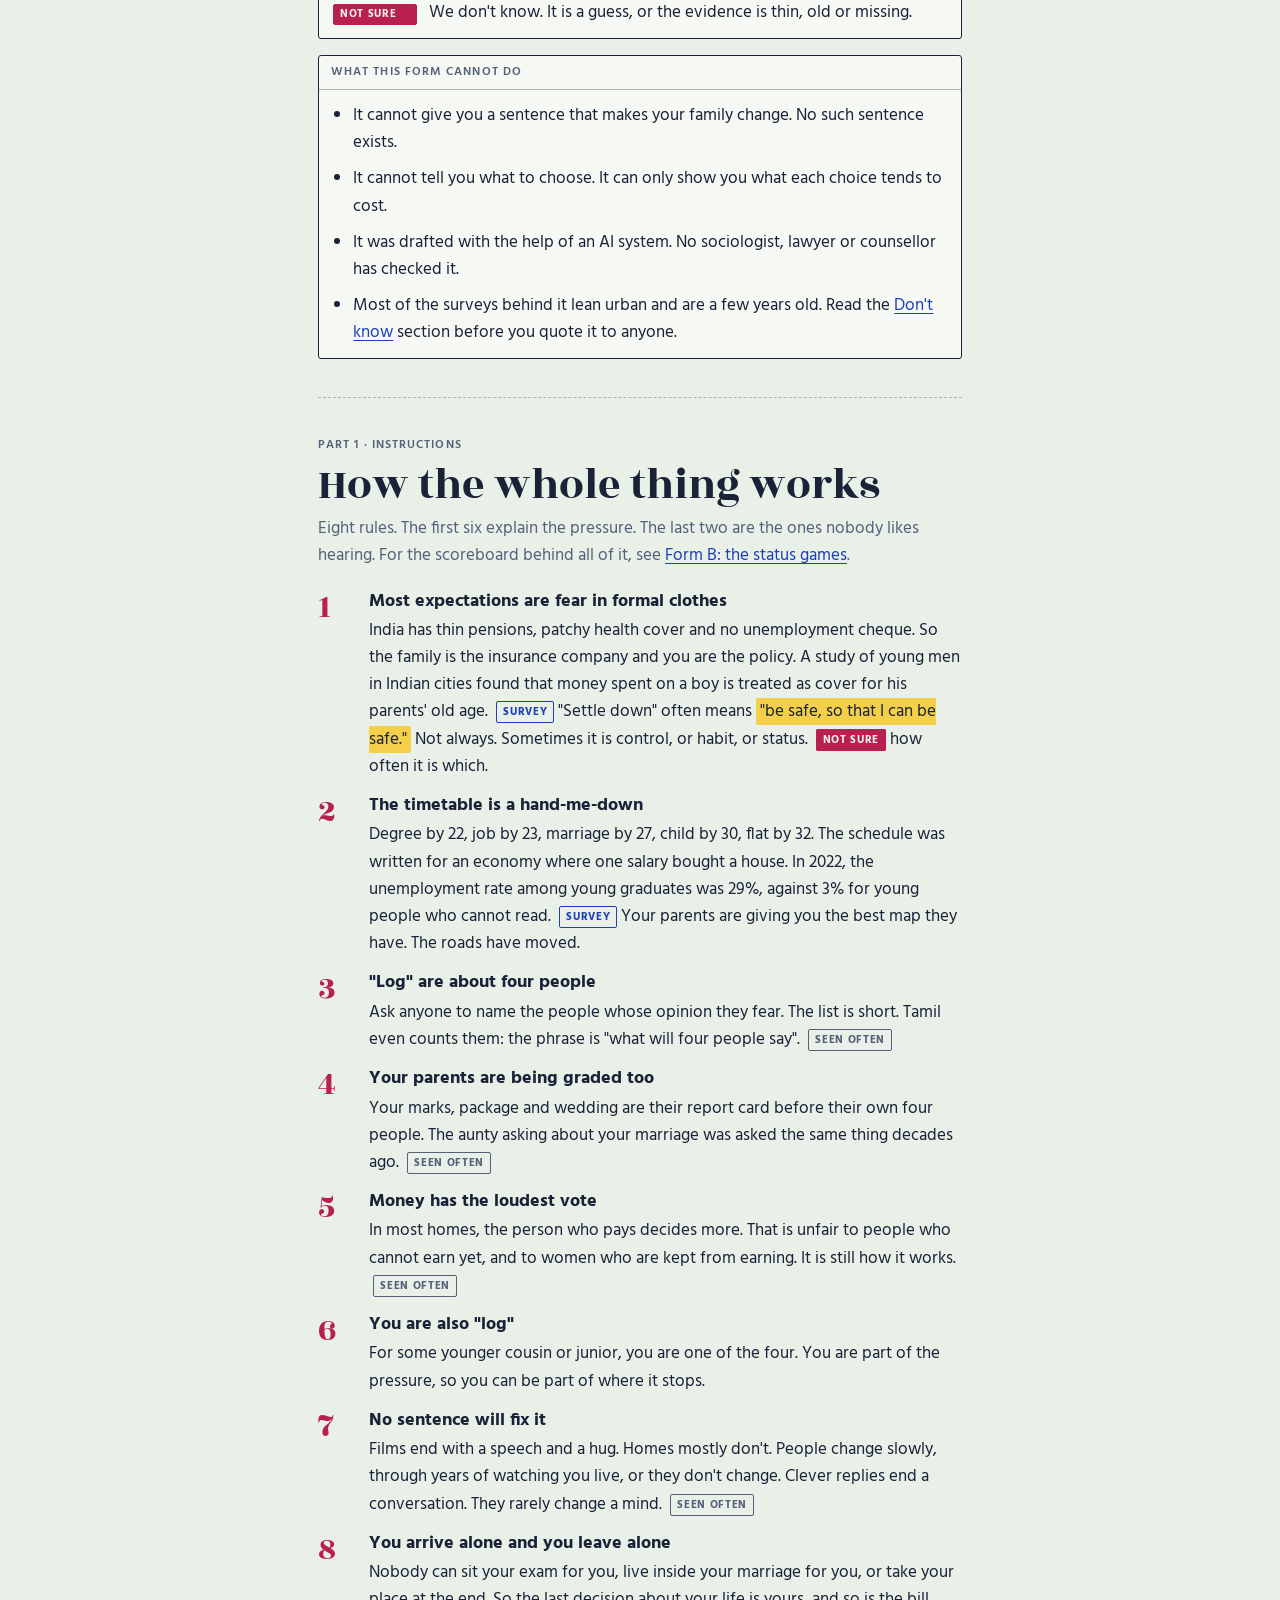
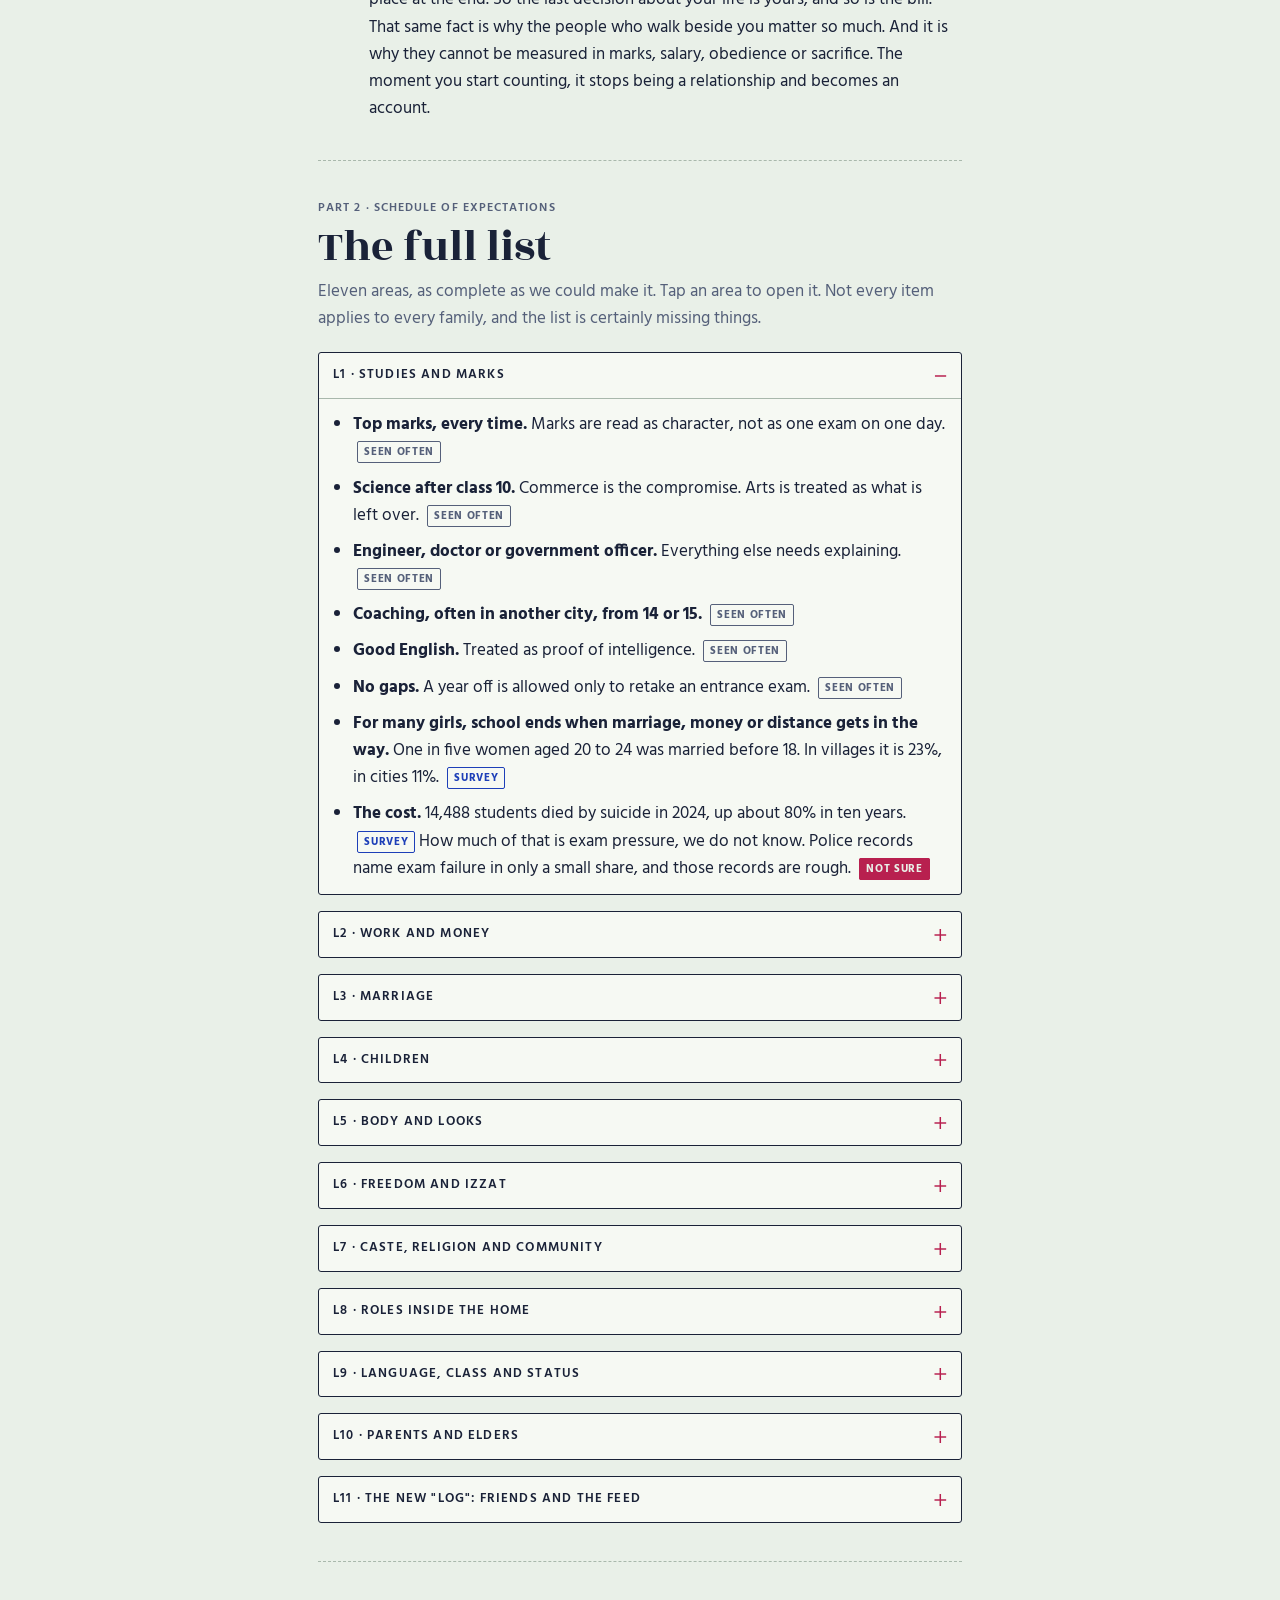
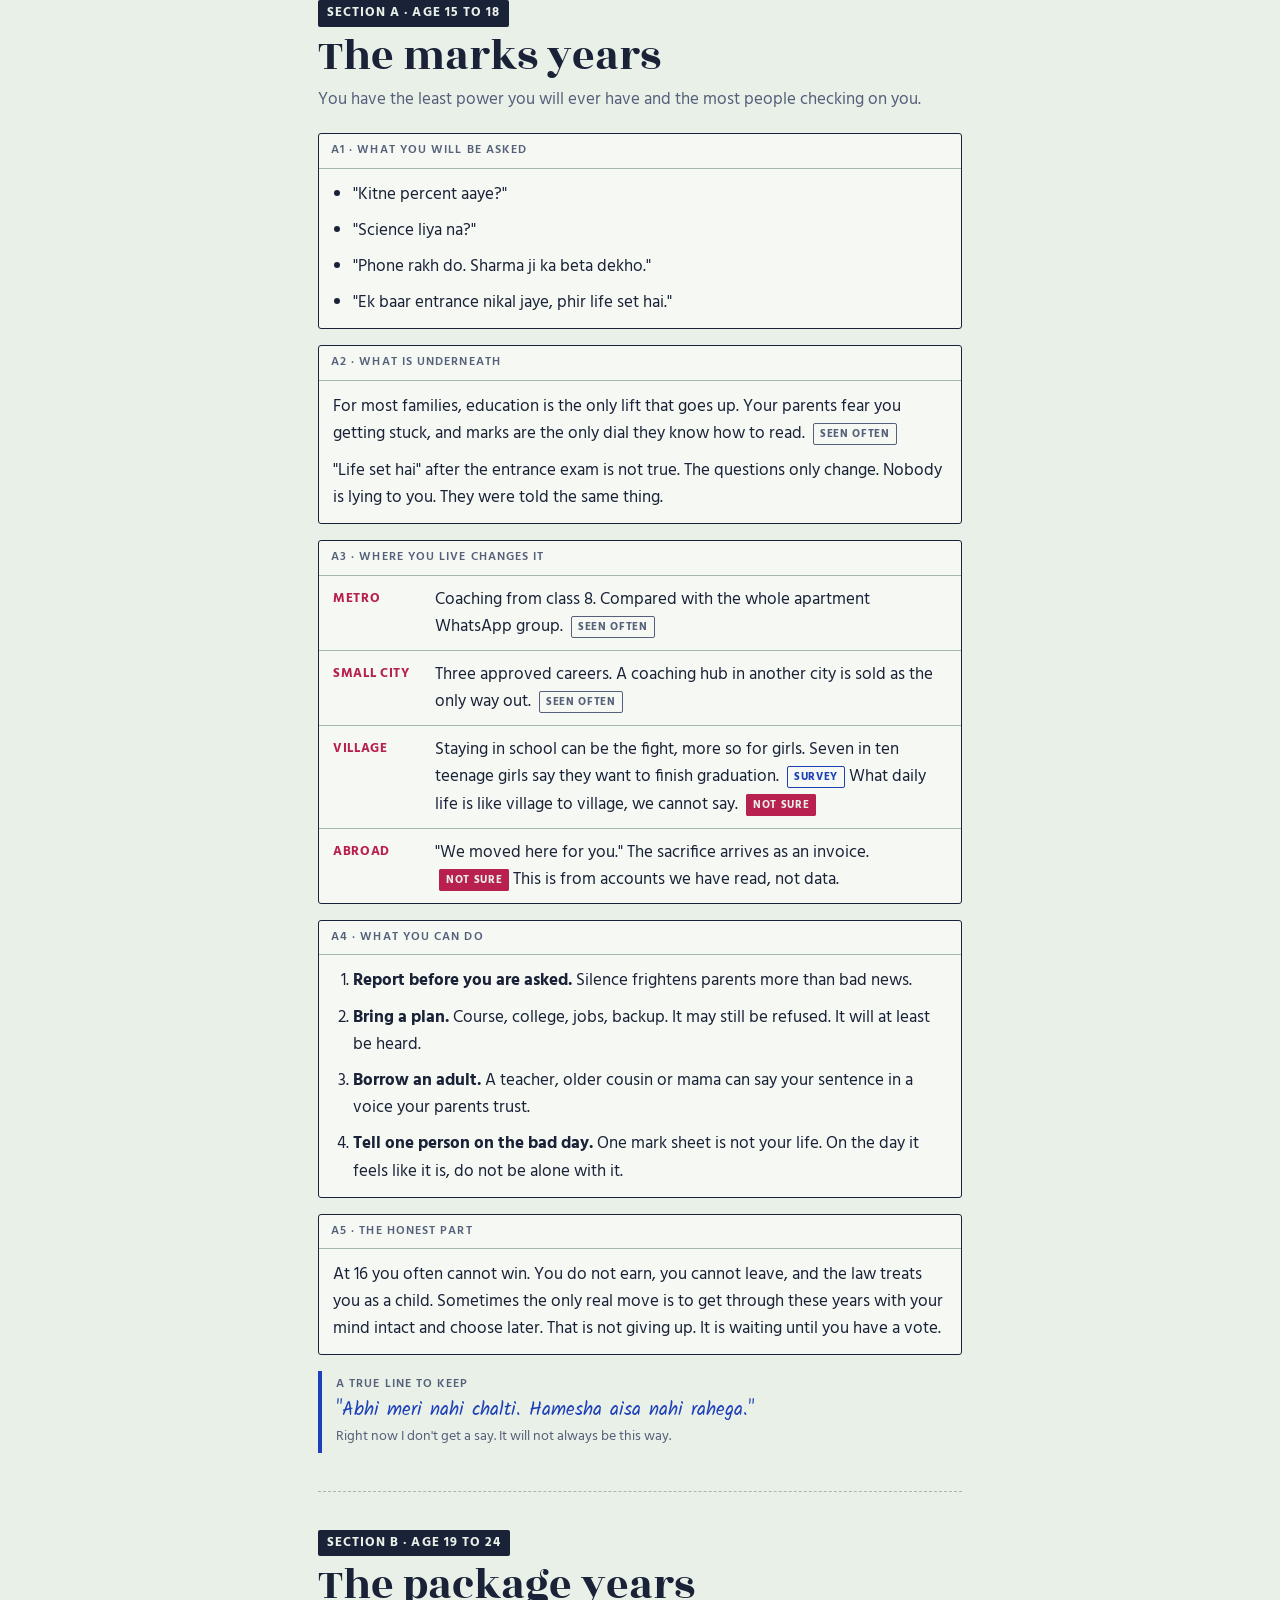
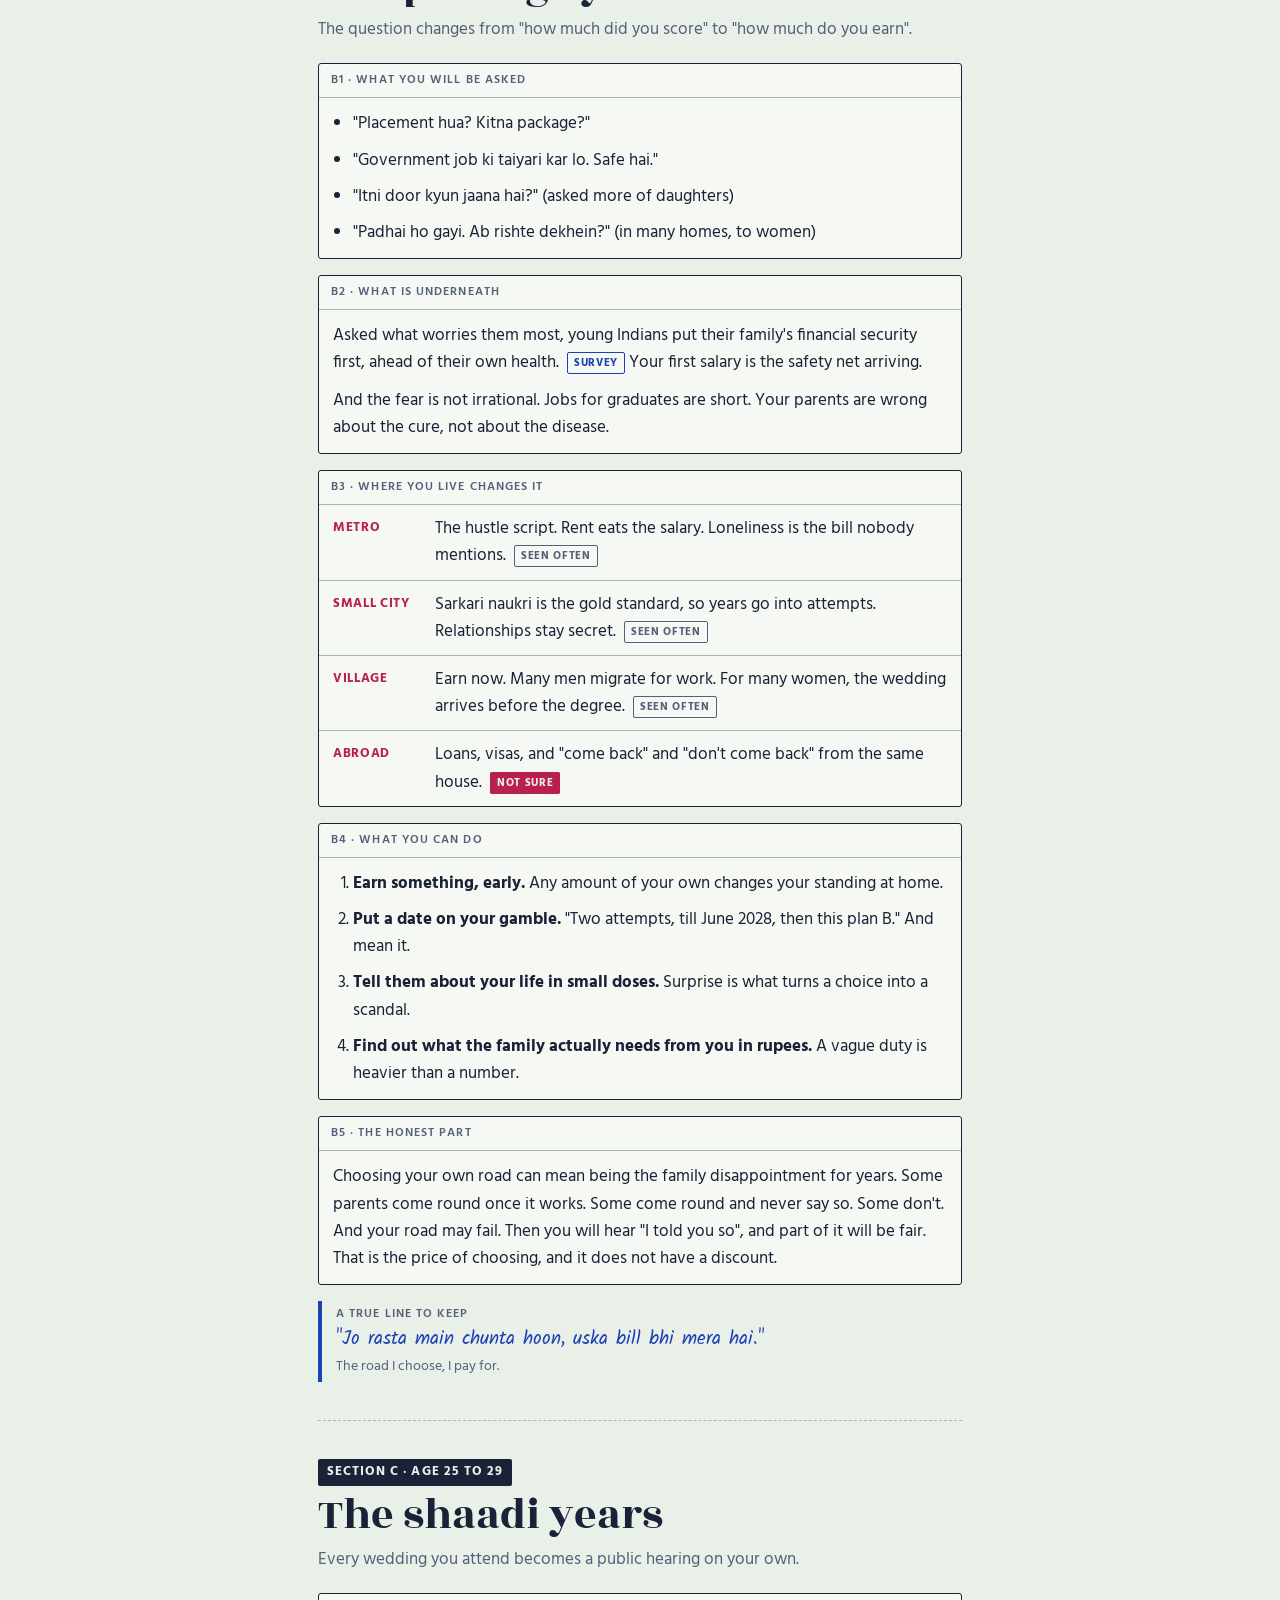
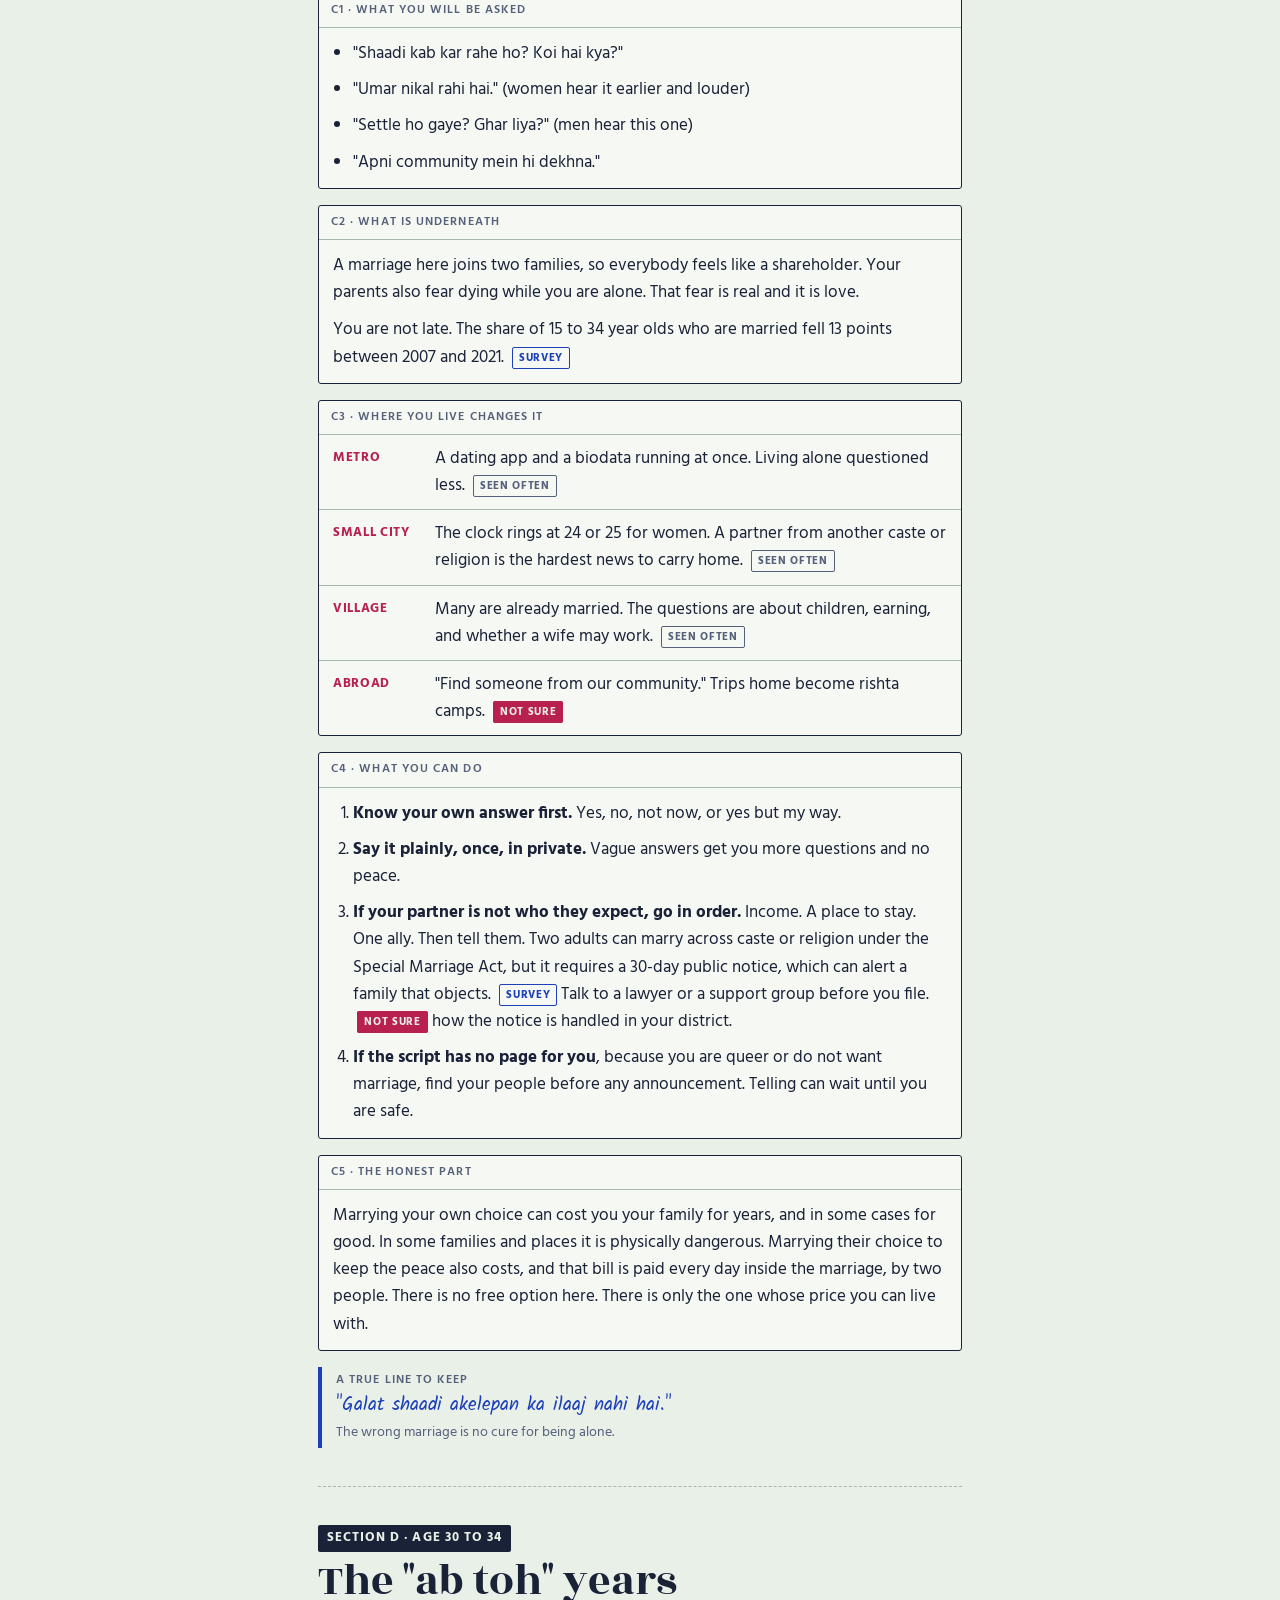
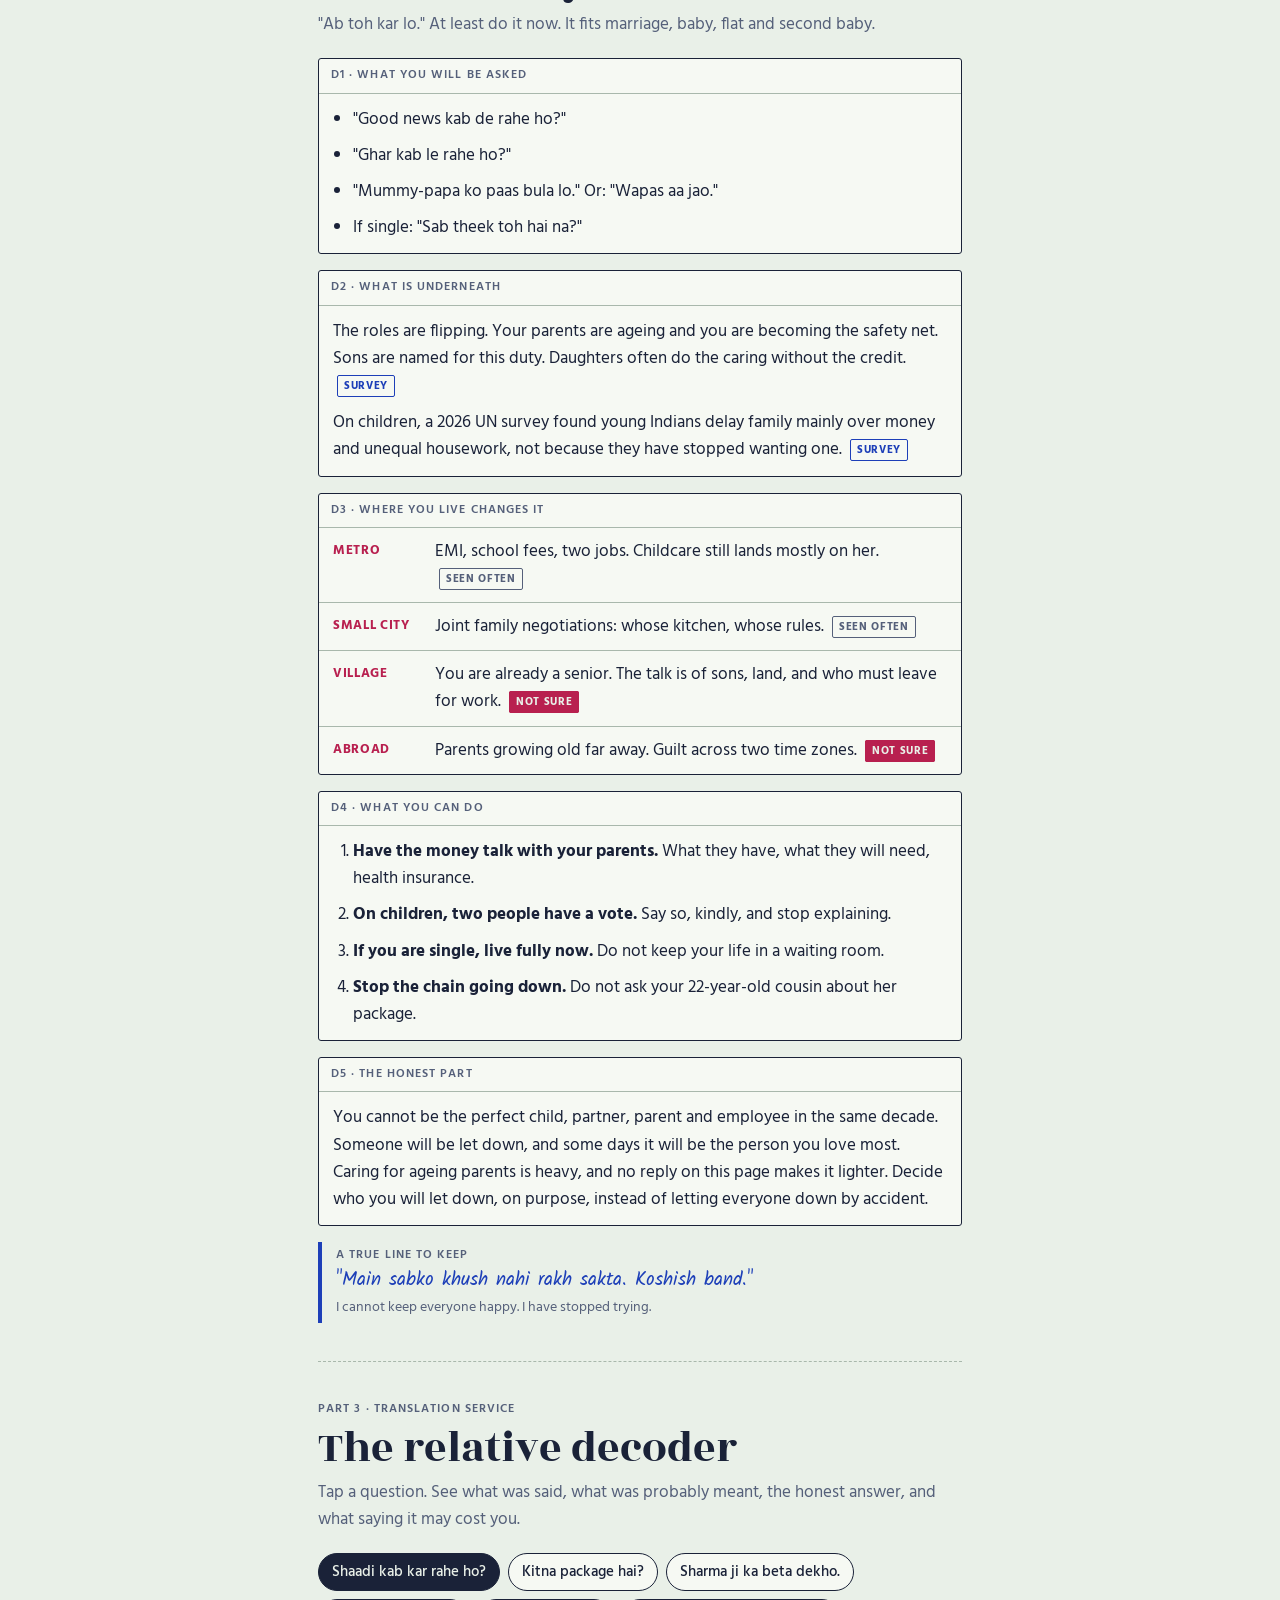
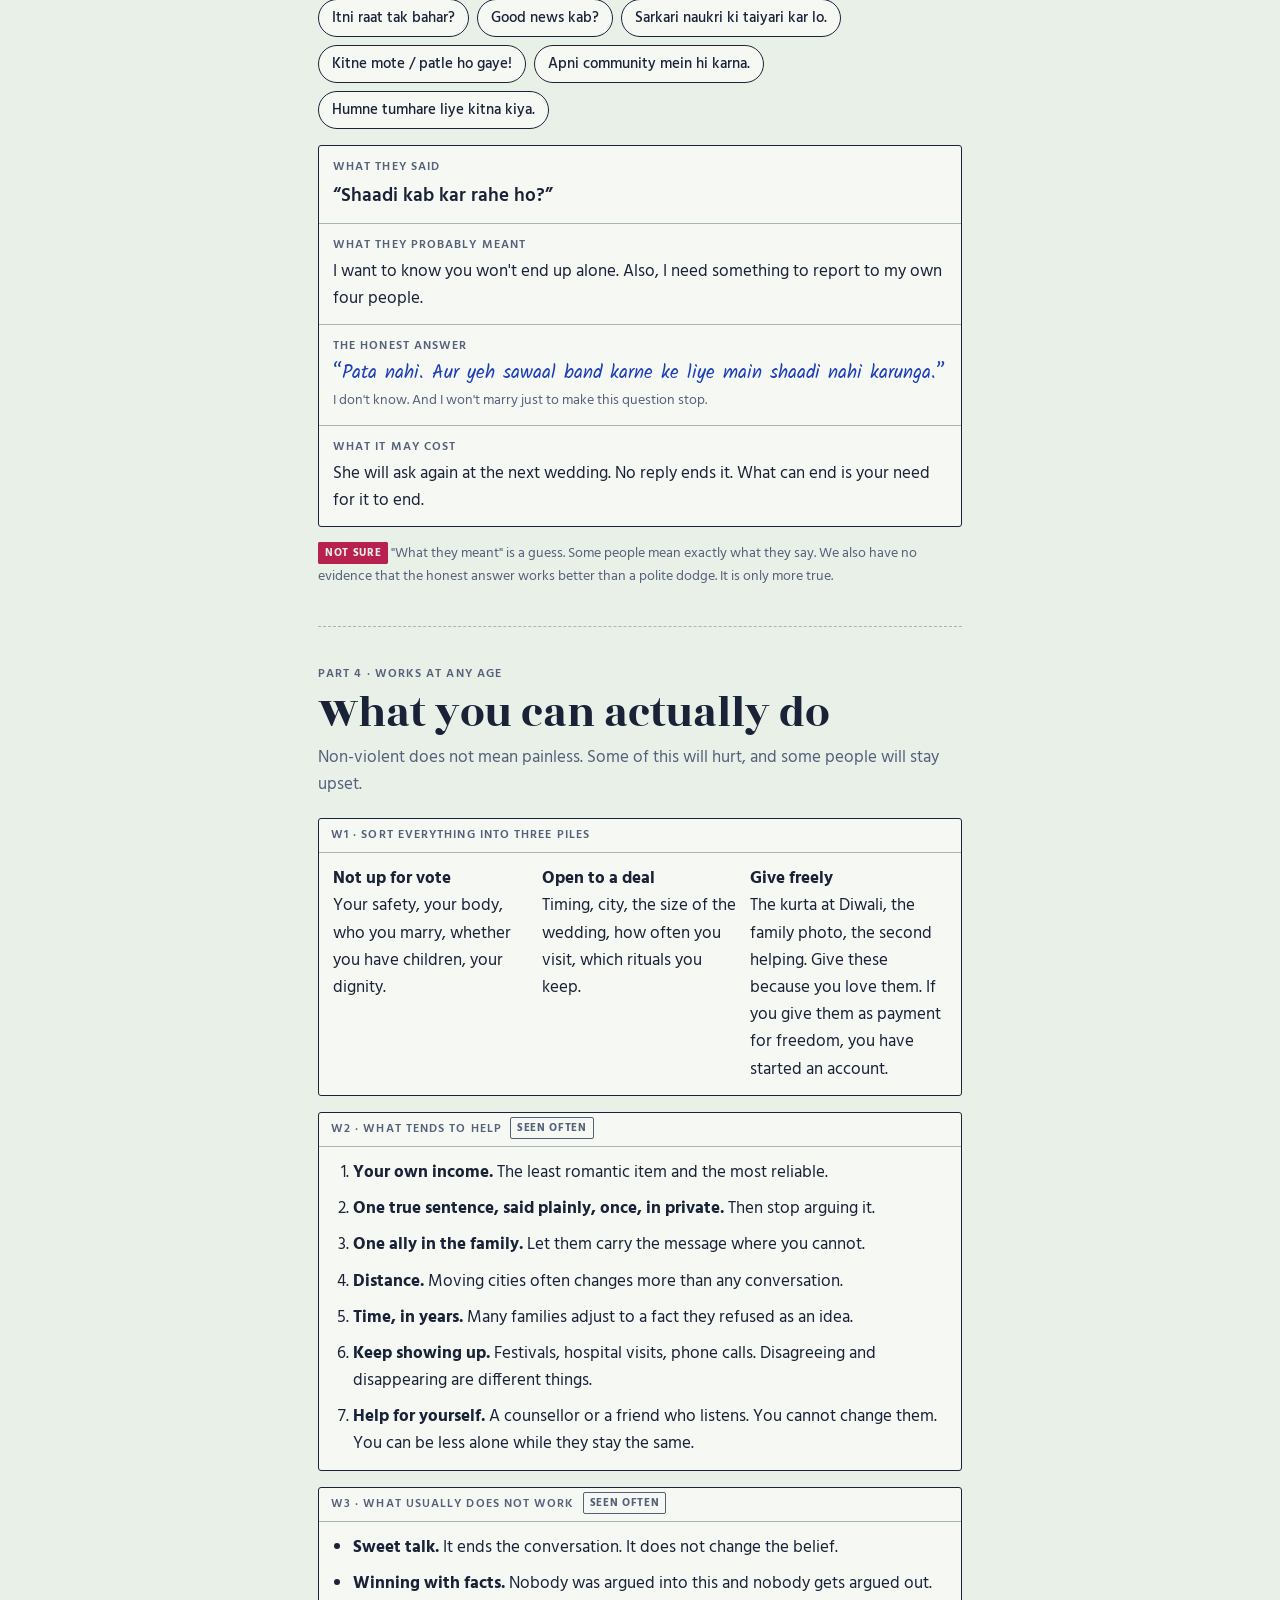
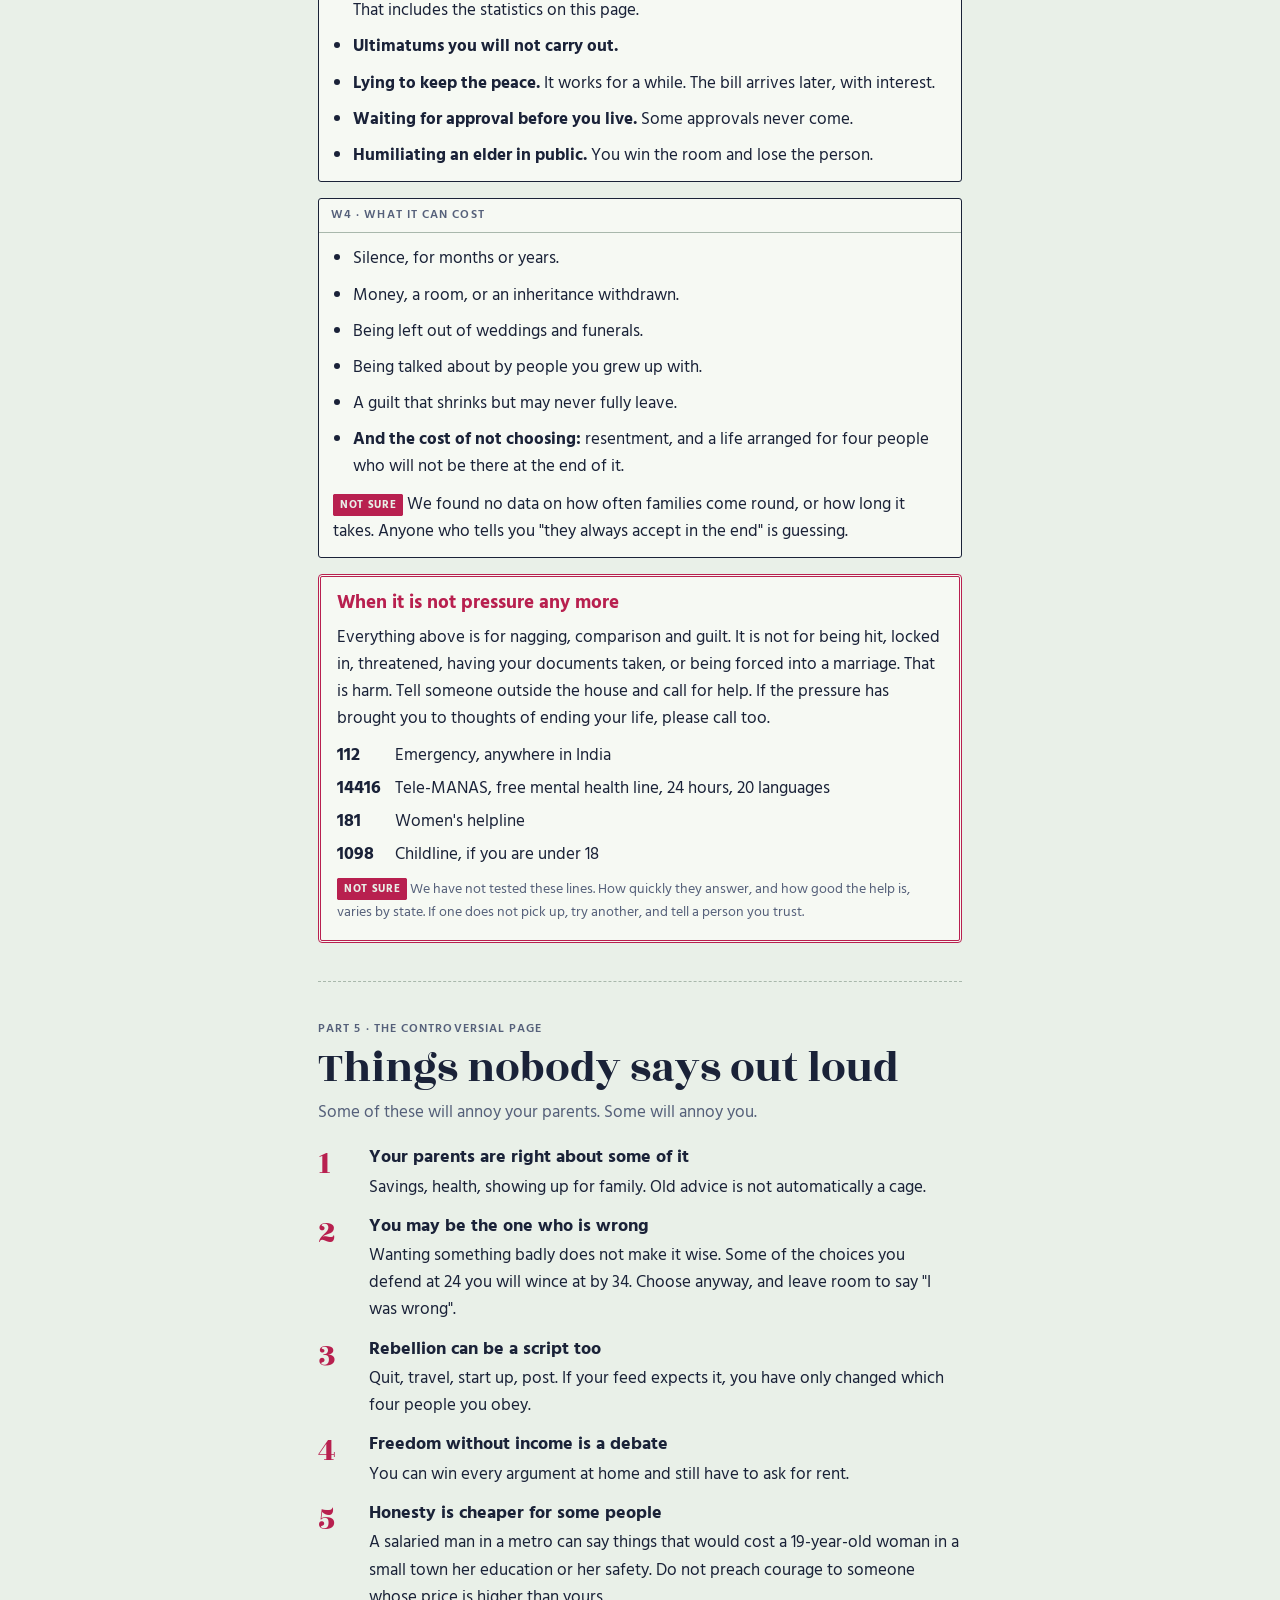
==== commit 9576e270: "Add choices page, way-in picker and reading modes Co-Authored-By: Claude Fable 5.2 <noreply@anthropi" ====
--- a/index.html
+++ b/index.html
@@ -16,14 +16,14 @@
     <span>Form LKK-34</span>
     <span>For applicants aged 15 to 34</span>
   </div>
-  <div class="pages"><a class="on" href="index.html">Form A · Expectations</a><a href="status.html">Form B · Status games</a></div>
+  <div class="pages"><a class="on" href="index.html">Form A · Expectations</a><a href="status.html">Form B · Status games</a><a href="choices.html">Form C · Choices</a></div>
 
   <header class="hero">
     <p class="deva" lang="hi">लोग क्या कहेंगे?</p>
     <h1>Application for permission to live <em>your own life</em></h1>
     <p class="lede">Permission is not actually required. Nobody tells you that, and nobody hands you the rulebook either. This is an attempt at the rulebook: what India expects of you between 15 and 34, why, how it changes with where you live, and what you can do without violence. It will not make anyone agree with you. It may make you less confused.</p>
     <div class="stampbox">Attested by<br>four people</div>
-    <div class="stack" style="gap:8px">
+    <div class="stack" style="gap:8px" data-read="light">
       <p class="label">Every language has this sentence</p>
       <ul class="tongues">
         <li><b>Log kya kahenge</b><span>Hindi, Urdu</span></li>
@@ -44,6 +44,7 @@
 
 <nav class="jump" aria-label="Sections">
   <div class="wrap">
+    <a href="#start">Start here</a>
     <a href="#gaps">At a glance</a>
     <a href="#read-first">Read first</a>
     <a href="#how-it-works">How it works</a>
@@ -62,6 +63,30 @@
 
 <main class="wrap">
 
+<!-- WAY IN -->
+<section id="start">
+  <div class="sec-head">
+    <p class="label">Start here</p>
+    <h2>Find your page</h2>
+    <p>Three taps. We show you where to begin.</p>
+  </div>
+  <div class="stack way">
+    <div class="pick"><span class="label">Your age</span><div class="chips" id="pk-age" role="group" aria-label="Your age"></div></div>
+    <div class="pick"><span class="label">You are</span><div class="chips" id="pk-sex" role="group" aria-label="You are"></div></div>
+    <div class="pick"><span class="label">You live in</span><div class="chips" id="pk-place" role="group" aria-label="You live in"></div></div>
+    <div class="field"><div class="body" aria-live="polite">
+      <dl>
+        <div><dt>Begin with</dt><dd><a class="go" id="w-go" href="#age-19-24"></a></dd></div>
+        <div><dt>What you are probably hearing</dt><dd><ul id="w-list"></ul></dd></div>
+        <div><dt>Where you live</dt><dd id="w-place"></dd></div>
+        <div data-read="heavy"><dt>The honest part</dt><dd id="w-honest"></dd></div>
+        <div><dt>Then read</dt><dd id="w-next"></dd></div>
+      </dl>
+      <p class="gloss"><i class="t n" style="margin-left:0">Not sure</i> Three taps cannot know your family. Treat this as a starting point.</p>
+    </div></div>
+  </div>
+</section>
+
 <!-- GAPS -->
 <section id="gaps">
   <div class="sec-head">
@@ -87,7 +112,7 @@
 </section>
 
 <!-- READ FIRST -->
-<section id="read-first">
+<section id="read-first" data-read="heavy">
   <div class="sec-head">
     <p class="label">Part 0 · Read before filling</p>
     <h2>How honest this form is</h2>
@@ -154,7 +179,7 @@
 </section>
 
 <!-- FULL LIST -->
-<section id="full-list">
+<section id="full-list" data-read="heavy">
   <div class="sec-head">
     <p class="label">Part 2 · Schedule of expectations</p>
     <h2>The full list</h2>
@@ -286,7 +311,7 @@
     <p>You have the least power you will ever have and the most people checking on you.</p>
   </div>
   <div class="stack">
-    <div class="field"><span class="label">A1 · What you will be asked</span><div class="body"><ul>
+    <div class="field" data-read="light"><span class="label">A1 · What you will be asked</span><div class="body"><ul>
       <li>"Kitne percent aaye?"</li>
       <li>"Science liya na?"</li>
       <li>"Phone rakh do. Sharma ji ka beta dekho."</li>
@@ -296,7 +321,7 @@
       <p>For most families, education is the only lift that goes up. Your parents fear you getting stuck, and marks are the only dial they know how to read. <i class="t o">Seen often</i></p>
       <p>"Life set hai" after the entrance exam is not true. The questions only change. Nobody is lying to you. They were told the same thing.</p>
     </div></div>
-    <div class="field"><span class="label">A3 · Where you live changes it</span><div class="places">
+    <div class="field" data-read="light"><span class="label">A3 · Where you live changes it</span><div class="places">
       <div><b>Metro</b><span>Coaching from class 8. Compared with the whole apartment WhatsApp group. <i class="t o">Seen often</i></span></div>
       <div><b>Small city</b><span>Three approved careers. A coaching hub in another city is sold as the only way out. <i class="t o">Seen often</i></span></div>
       <div><b>Village</b><span>Staying in school can be the fight, more so for girls. Seven in ten teenage girls say they want to finish graduation. <i class="t s">Survey</i> What daily life is like village to village, we cannot say. <i class="t n">Not sure</i></span></div>
@@ -308,7 +333,7 @@
       <li><b>Borrow an adult.</b> A teacher, older cousin or mama can say your sentence in a voice your parents trust.</li>
       <li><b>Tell one person on the bad day.</b> One mark sheet is not your life. On the day it feels like it is, do not be alone with it.</li>
     </ol></div></div>
-    <div class="field"><span class="label">A5 · The honest part</span><div class="body">
+    <div class="field" data-read="heavy"><span class="label">A5 · The honest part</span><div class="body">
       <p>At 16 you often cannot win. You do not earn, you cannot leave, and the law treats you as a child. Sometimes the only real move is to get through these years with your mind intact and choose later. That is not giving up. It is waiting until you have a vote.</p>
     </div></div>
     <div class="pocket"><span class="label">A true line to keep</span>
@@ -326,7 +351,7 @@
     <p>The question changes from "how much did you score" to "how much do you earn".</p>
   </div>
   <div class="stack">
-    <div class="field"><span class="label">B1 · What you will be asked</span><div class="body"><ul>
+    <div class="field" data-read="light"><span class="label">B1 · What you will be asked</span><div class="body"><ul>
       <li>"Placement hua? Kitna package?"</li>
       <li>"Government job ki taiyari kar lo. Safe hai."</li>
       <li>"Itni door kyun jaana hai?" (asked more of daughters)</li>
@@ -336,7 +361,7 @@
       <p>Asked what worries them most, young Indians put their family's financial security first, ahead of their own health. <i class="t s">Survey</i> Your first salary is the safety net arriving.</p>
       <p>And the fear is not irrational. Jobs for graduates are short. Your parents are wrong about the cure, not about the disease.</p>
     </div></div>
-    <div class="field"><span class="label">B3 · Where you live changes it</span><div class="places">
+    <div class="field" data-read="light"><span class="label">B3 · Where you live changes it</span><div class="places">
       <div><b>Metro</b><span>The hustle script. Rent eats the salary. Loneliness is the bill nobody mentions. <i class="t o">Seen often</i></span></div>
       <div><b>Small city</b><span>Sarkari naukri is the gold standard, so years go into attempts. Relationships stay secret. <i class="t o">Seen often</i></span></div>
       <div><b>Village</b><span>Earn now. Many men migrate for work. For many women, the wedding arrives before the degree. <i class="t o">Seen often</i></span></div>
@@ -348,7 +373,7 @@
       <li><b>Tell them about your life in small doses.</b> Surprise is what turns a choice into a scandal.</li>
       <li><b>Find out what the family actually needs from you in rupees.</b> A vague duty is heavier than a number.</li>
     </ol></div></div>
-    <div class="field"><span class="label">B5 · The honest part</span><div class="body">
+    <div class="field" data-read="heavy"><span class="label">B5 · The honest part</span><div class="body">
       <p>Choosing your own road can mean being the family disappointment for years. Some parents come round once it works. Some come round and never say so. Some don't. And your road may fail. Then you will hear "I told you so", and part of it will be fair. That is the price of choosing, and it does not have a discount.</p>
     </div></div>
     <div class="pocket"><span class="label">A true line to keep</span>
@@ -366,7 +391,7 @@
     <p>Every wedding you attend becomes a public hearing on your own.</p>
   </div>
   <div class="stack">
-    <div class="field"><span class="label">C1 · What you will be asked</span><div class="body"><ul>
+    <div class="field" data-read="light"><span class="label">C1 · What you will be asked</span><div class="body"><ul>
       <li>"Shaadi kab kar rahe ho? Koi hai kya?"</li>
       <li>"Umar nikal rahi hai." (women hear it earlier and louder)</li>
       <li>"Settle ho gaye? Ghar liya?" (men hear this one)</li>
@@ -376,7 +401,7 @@
       <p>A marriage here joins two families, so everybody feels like a shareholder. Your parents also fear dying while you are alone. That fear is real and it is love.</p>
       <p>You are not late. The share of 15 to 34 year olds who are married fell 13 points between 2007 and 2021. <i class="t s">Survey</i></p>
     </div></div>
-    <div class="field"><span class="label">C3 · Where you live changes it</span><div class="places">
+    <div class="field" data-read="light"><span class="label">C3 · Where you live changes it</span><div class="places">
       <div><b>Metro</b><span>A dating app and a biodata running at once. Living alone questioned less. <i class="t o">Seen often</i></span></div>
       <div><b>Small city</b><span>The clock rings at 24 or 25 for women. A partner from another caste or religion is the hardest news to carry home. <i class="t o">Seen often</i></span></div>
       <div><b>Village</b><span>Many are already married. The questions are about children, earning, and whether a wife may work. <i class="t o">Seen often</i></span></div>
@@ -388,7 +413,7 @@
       <li><b>If your partner is not who they expect, go in order.</b> Income. A place to stay. One ally. Then tell them. Two adults can marry across caste or religion under the Special Marriage Act, but it requires a 30-day public notice, which can alert a family that objects. <i class="t s">Survey</i> Talk to a lawyer or a support group before you file. <i class="t n">Not sure</i> how the notice is handled in your district.</li>
       <li><b>If the script has no page for you</b>, because you are queer or do not want marriage, find your people before any announcement. Telling can wait until you are safe.</li>
     </ol></div></div>
-    <div class="field"><span class="label">C5 · The honest part</span><div class="body">
+    <div class="field" data-read="heavy"><span class="label">C5 · The honest part</span><div class="body">
       <p>Marrying your own choice can cost you your family for years, and in some cases for good. In some families and places it is physically dangerous. Marrying their choice to keep the peace also costs, and that bill is paid every day inside the marriage, by two people. There is no free option here. There is only the one whose price you can live with.</p>
     </div></div>
     <div class="pocket"><span class="label">A true line to keep</span>
@@ -406,7 +431,7 @@
     <p>"Ab toh kar lo." At least do it now. It fits marriage, baby, flat and second baby.</p>
   </div>
   <div class="stack">
-    <div class="field"><span class="label">D1 · What you will be asked</span><div class="body"><ul>
+    <div class="field" data-read="light"><span class="label">D1 · What you will be asked</span><div class="body"><ul>
       <li>"Good news kab de rahe ho?"</li>
       <li>"Ghar kab le rahe ho?"</li>
       <li>"Mummy-papa ko paas bula lo." Or: "Wapas aa jao."</li>
@@ -416,7 +441,7 @@
       <p>The roles are flipping. Your parents are ageing and you are becoming the safety net. Sons are named for this duty. Daughters often do the caring without the credit. <i class="t s">Survey</i></p>
       <p>On children, a 2026 UN survey found young Indians delay family mainly over money and unequal housework, not because they have stopped wanting one. <i class="t s">Survey</i></p>
     </div></div>
-    <div class="field"><span class="label">D3 · Where you live changes it</span><div class="places">
+    <div class="field" data-read="light"><span class="label">D3 · Where you live changes it</span><div class="places">
       <div><b>Metro</b><span>EMI, school fees, two jobs. Childcare still lands mostly on her. <i class="t o">Seen often</i></span></div>
       <div><b>Small city</b><span>Joint family negotiations: whose kitchen, whose rules. <i class="t o">Seen often</i></span></div>
       <div><b>Village</b><span>You are already a senior. The talk is of sons, land, and who must leave for work. <i class="t n">Not sure</i></span></div>
@@ -428,7 +453,7 @@
       <li><b>If you are single, live fully now.</b> Do not keep your life in a waiting room.</li>
       <li><b>Stop the chain going down.</b> Do not ask your 22-year-old cousin about her package.</li>
     </ol></div></div>
-    <div class="field"><span class="label">D5 · The honest part</span><div class="body">
+    <div class="field" data-read="heavy"><span class="label">D5 · The honest part</span><div class="body">
       <p>You cannot be the perfect child, partner, parent and employee in the same decade. Someone will be let down, and some days it will be the person you love most. Caring for ageing parents is heavy, and no reply on this page makes it lighter. Decide who you will let down, on purpose, instead of letting everyone down by accident.</p>
     </div></div>
     <div class="pocket"><span class="label">A true line to keep</span>
@@ -467,7 +492,7 @@
     <p>Non-violent does not mean painless. Some of this will hurt, and some people will stay upset.</p>
   </div>
   <div class="stack">
-    <div class="field"><span class="label">W1 · Sort everything into three piles</span><div class="body">
+    <div class="field" data-read="light"><span class="label">W1 · Sort everything into three piles</span><div class="body">
       <div class="piles">
         <div><p><b>Not up for vote</b></p><p>Your safety, your body, who you marry, whether you have children, your dignity.</p></div>
         <div><p><b>Open to a deal</b></p><p>Timing, city, the size of the wedding, how often you visit, which rituals you keep.</p></div>
@@ -483,7 +508,7 @@
       <li><b>Keep showing up.</b> Festivals, hospital visits, phone calls. Disagreeing and disappearing are different things.</li>
       <li><b>Help for yourself.</b> A counsellor or a friend who listens. You cannot change them. You can be less alone while they stay the same.</li>
     </ol></div></div>
-    <div class="field"><span class="label">W3 · What usually does not work <i class="t o">Seen often</i></span><div class="body"><ul>
+    <div class="field" data-read="heavy"><span class="label">W3 · What usually does not work <i class="t o">Seen often</i></span><div class="body"><ul>
       <li><b>Sweet talk.</b> It ends the conversation. It does not change the belief.</li>
       <li><b>Winning with facts.</b> Nobody was argued into this and nobody gets argued out. That includes the statistics on this page.</li>
       <li><b>Ultimatums you will not carry out.</b></li>
@@ -491,7 +516,7 @@
       <li><b>Waiting for approval before you live.</b> Some approvals never come.</li>
       <li><b>Humiliating an elder in public.</b> You win the room and lose the person.</li>
     </ul></div></div>
-    <div class="field"><span class="label">W4 · What it can cost</span><div class="body"><ul>
+    <div class="field" data-read="heavy"><span class="label">W4 · What it can cost</span><div class="body"><ul>
       <li>Silence, for months or years.</li>
       <li>Money, a room, or an inheritance withdrawn.</li>
       <li>Being left out of weddings and funerals.</li>
@@ -516,7 +541,7 @@
 </section>
 
 <!-- OUT LOUD -->
-<section id="out-loud">
+<section id="out-loud" data-read="heavy">
   <div class="sec-head">
     <p class="label">Part 5 · The controversial page</p>
     <h2>Things nobody says out loud</h2>
@@ -537,7 +562,7 @@
 </section>
 
 <!-- DON'T KNOW -->
-<section id="dont-know">
+<section id="dont-know" data-read="heavy">
   <div class="sec-head">
     <p class="label">Part 6 · Declaration of ignorance</p>
     <h2>What this page does not know</h2>
@@ -560,7 +585,7 @@
 </section>
 
 <!-- NUMBERS -->
-<section id="numbers">
+<section id="numbers" data-read="heavy">
   <div class="sec-head">
     <p class="label">Annexure I · Supporting documents</p>
     <h2>The numbers</h2>
@@ -698,5 +723,72 @@
   for(var k=0;k<boxes.length;k++){boxes[k].addEventListener('change',check);}
 })();
 </script>
+<script>
+(function(){
+  var A={
+   '15-18':{n:'Section A · The marks years',id:'age-15-18',
+     all:['“Kitne percent aaye?”','Science, then engineering or medicine','Coaching, and comparison with someone’s son'],
+     w:['Home before dark, and new rules about clothes','In some homes, talk of marriage before school is done'],
+     m:['You will be the earner one day, so no room to fail','Don’t cry, don’t ask for help'],
+     h:'At 16 you often cannot win yet. Getting through these years with your mind intact is a real strategy.',
+     p:{metro:'Coaching from class 8, and the whole apartment group as your comparison set.',city:'Three approved careers, and a coaching hub in another city sold as the only way out.',village:'Staying in school can itself be the fight, more so for girls.',abroad:'“We moved here for you.” The sacrifice arrives as an invoice.'},
+     g:'the Marks, Tag and Children games',c:'Telling, hiding or half-telling'},
+   '19-24':{n:'Section B · The package years',id:'age-19-24',
+     all:['“Placement hua? Kitna package?”','“Government job ki taiyari kar lo”','A job straight after the degree, no gaps'],
+     w:['“Itni door kyun jaana hai?”','“Padhai ho gayi. Ab rishte dekhein?”'],
+     m:['Start providing: for parents, for a sister’s wedding','Send money home'],
+     h:'Choosing your own road can make you the family disappointment for years. It may also fail, and then “I told you so” will be partly fair.',
+     p:{metro:'The hustle script. Rent eats the salary, and loneliness is the bill nobody mentions.',city:'Sarkari naukri is the gold standard, so years go into attempts.',village:'Earn now. Many men leave for work. For many women the wedding arrives before the degree.',abroad:'Loans, visas, and “come back” and “don’t come back” from the same house.'},
+     g:'the Package, Sarkari and Feed games',c:'the work choices'},
+   '25-29':{n:'Section C · The shaadi years',id:'age-25-29',
+     all:['“Shaadi kab kar rahe ho?”','“Apni community mein hi dekhna”','The biodata'],
+     w:['“Umar nikal rahi hai”','You will move and you will adjust','Your family pays for most of the wedding'],
+     m:['“Settle ho gaye? Ghar liya?”','A salary big enough to be “eligible”'],
+     h:'There is no free option here. Marrying your choice can cost you family. Marrying theirs to keep peace is paid for daily, by two people.',
+     p:{metro:'A dating app and a biodata running at once.',city:'The clock rings at 24 or 25 for women. A partner from another caste or religion is the hardest news to carry home.',village:'Many are already married. The questions are about children, earning, and whether a wife may work.',abroad:'“Find someone from our community.” Trips home become rishta camps.'},
+     g:'the Wedding game and the Marriage Market',c:'the ten marriage choices'},
+   '30-34':{n:'Section D · The “ab toh” years',id:'age-30-34',
+     all:['“Good news kab?”','“Ghar kab le rahe ho?”','Look after your parents'],
+     w:['Slow your career down for the child','Run the house even if you also earn'],
+     m:['The main duty for ageing parents is yours','Be the EMI'],
+     h:'You cannot be the perfect child, partner, parent and employee in one decade. Decide who you will let down, on purpose.',
+     p:{metro:'EMI, school fees, two jobs. Childcare still lands mostly on her.',city:'Joint family negotiations: whose kitchen, whose rules.',village:'You are already a senior. The talk is of sons, land, and who must leave for work.',abroad:'Parents growing old far away. Guilt across two time zones.'},
+     g:'the Property, Children and Sacrifice games',c:'the children and home choices'}
+  };
+  var st={age:'19-24',sex:'x',place:'metro'};
+  try{var s=JSON.parse(localStorage.getItem('lkk-way')||'null');if(s&&A[s.age])st=s;}catch(e){}
+  var groups={age:[['15-18','15 to 18'],['19-24','19 to 24'],['25-29','25 to 29'],['30-34','30 to 34']],
+              sex:[['w','A woman'],['m','A man'],['x','Neither, or rather not say']],
+              place:[['metro','A metro'],['city','A small city or town'],['village','A village'],['abroad','Abroad']]};
+  var el={age:document.getElementById('pk-age'),sex:document.getElementById('pk-sex'),place:document.getElementById('pk-place')};
+  Object.keys(groups).forEach(function(k){
+    groups[k].forEach(function(o){
+      var b=document.createElement('button');b.type='button';b.id='pk-'+k+'-'+o[0];b.textContent=o[1];b.setAttribute('data-v',o[0]);
+      b.addEventListener('click',function(){st[k]=o[0];try{localStorage.setItem('lkk-way',JSON.stringify(st));}catch(e){}draw();});
+      el[k].appendChild(b);
+    });
+  });
+  function draw(){
+    Object.keys(el).forEach(function(k){
+      var bs=el[k].querySelectorAll('button');
+      for(var i=0;i<bs.length;i++)bs[i].setAttribute('aria-pressed',bs[i].getAttribute('data-v')===st[k]?'true':'false');
+    });
+    var a=A[st.age];
+    var go=document.getElementById('w-go');go.textContent=a.n;go.setAttribute('href','#'+a.id);
+    var ul=document.getElementById('w-list');ul.textContent='';
+    var items=a.all.concat(st.sex==='w'?a.w:st.sex==='m'?a.m:[]);
+    items.forEach(function(t){var li=document.createElement('li');li.textContent=t;ul.appendChild(li);});
+    if(st.sex==='x'){var li=document.createElement('li');li.textContent='If the script has no page for you at all, that is its own pressure. See C4 in the shaadi years.';ul.appendChild(li);}
+    document.getElementById('w-place').textContent=a.p[st.place];
+    document.getElementById('w-honest').textContent=a.h;
+    var nx=document.getElementById('w-next');nx.textContent='';
+    var l1=document.createElement('a');l1.href='status.html';l1.textContent='Form B: '+a.g;
+    var l2=document.createElement('a');l2.href='choices.html';l2.textContent='Form C: '+a.c;
+    nx.appendChild(l1);nx.appendChild(document.createTextNode(' · '));nx.appendChild(l2);
+  }
+  draw();
+})();
+</script>
+<script src="site.js"></script>
 </body>
 </html>
--- a/site.css
+++ b/site.css
@@ -148,3 +148,18 @@
 .tally{position:sticky;top:48px;z-index:5;background:var(--ink);color:var(--paper);padding:8px 14px;border-radius:0 0 4px 4px;font-weight:600;display:flex;justify-content:space-between;gap:10px;align-items:baseline}
 .tally b{font-family:var(--display);font-weight:400;font-size:24px;font-variant-numeric:tabular-nums}
 .grp{font-family:var(--body);font-weight:700;font-size:20px;margin:10px 0 0}
+
+/* Reading modes */
+body[data-mode="light"] [data-read="heavy"]{display:none}
+body[data-mode="heavy"] [data-read="light"]{display:none}
+.modes{display:flex;flex-wrap:wrap;gap:6px 8px;align-items:center;padding:10px 0 0}
+.modes button{font:inherit;font-size:14px;font-weight:600;color:var(--ink);background:transparent;border:1.5px solid var(--rule);border-radius:999px;padding:4px 12px;cursor:pointer}
+.modes button[aria-pressed="true"]{background:var(--marker);color:var(--on-marker);border-color:var(--marker)}
+.modes .gloss{flex:1 1 100%}
+/* Way in */
+.pick{display:flex;flex-direction:column;gap:6px}
+.way dl{margin:0;display:grid;gap:10px}
+.way dt{font-size:12px;font-weight:600;letter-spacing:.09em;text-transform:uppercase;color:var(--muted)}
+.way dd{margin:0}
+.way dd ul{margin:0;padding-left:1.2em;display:flex;flex-direction:column;gap:5px}
+.way .go{font-family:var(--display);font-size:24px;line-height:1.15}
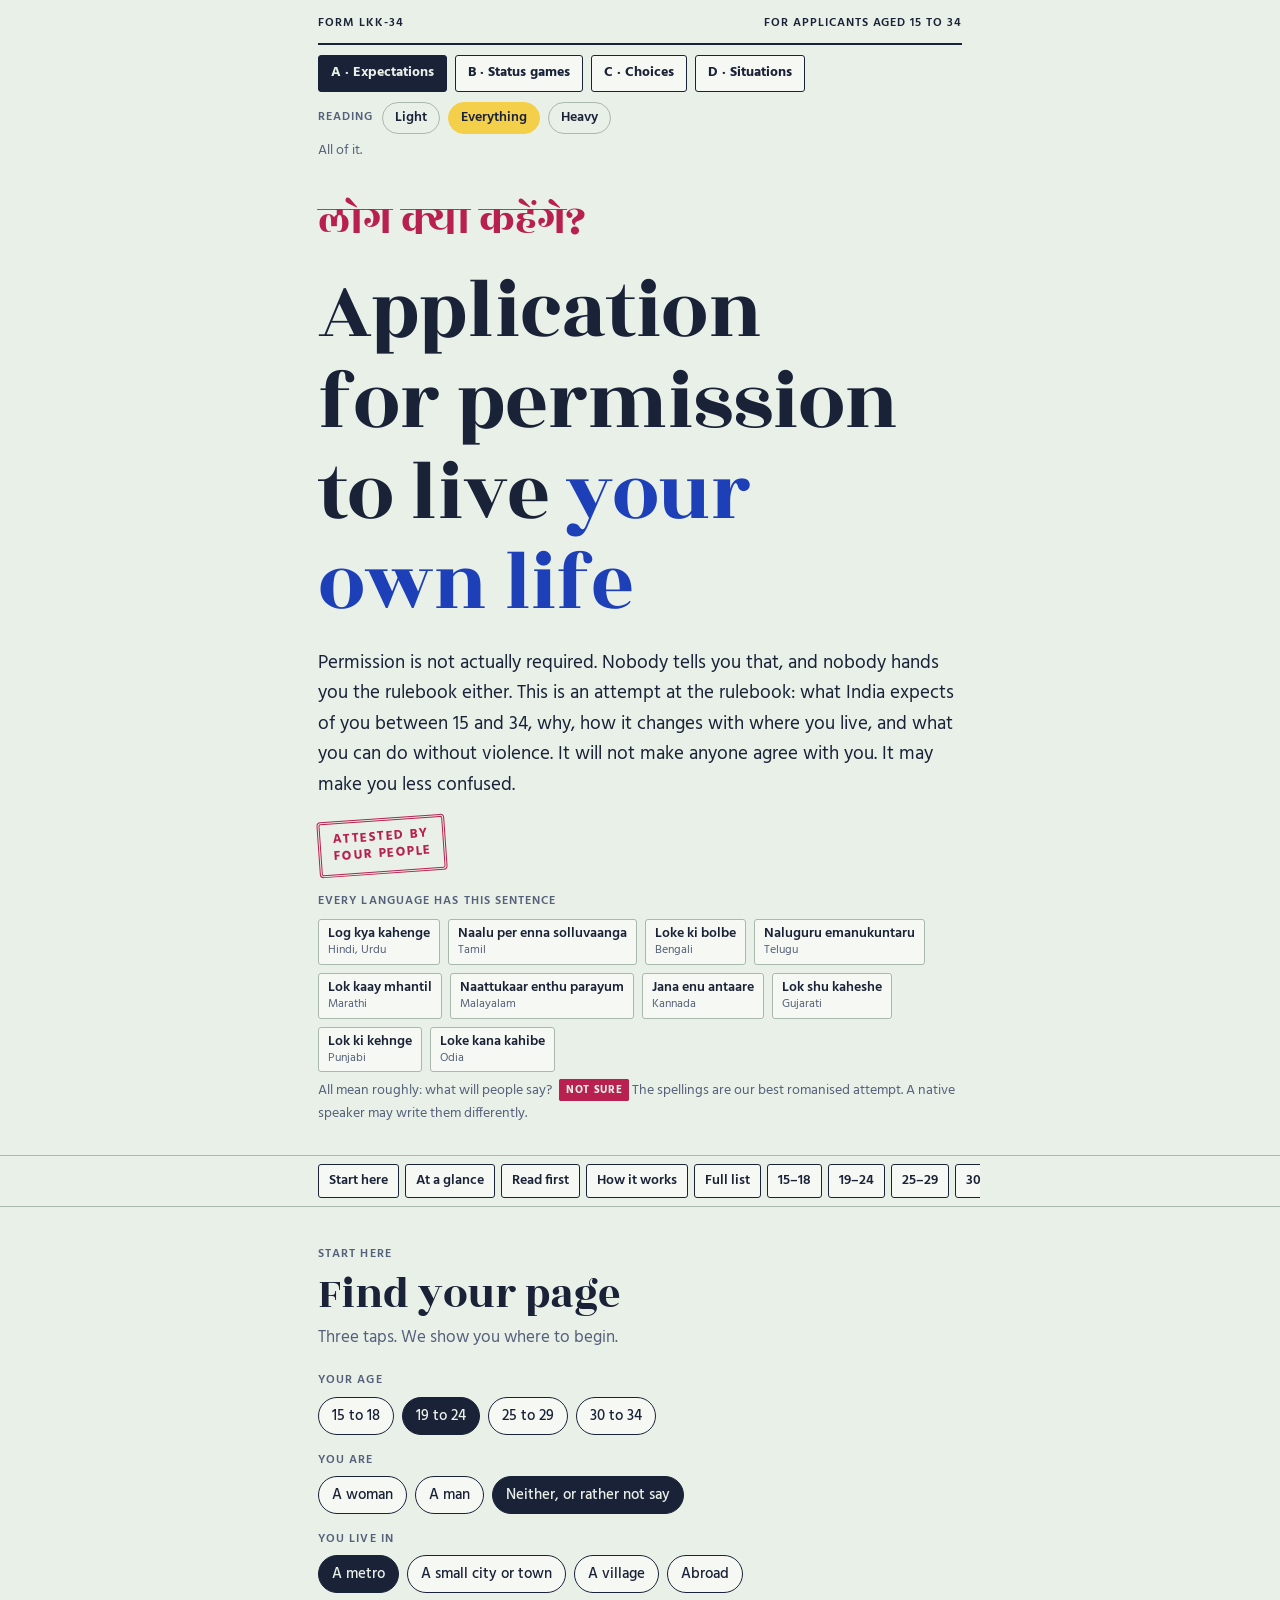
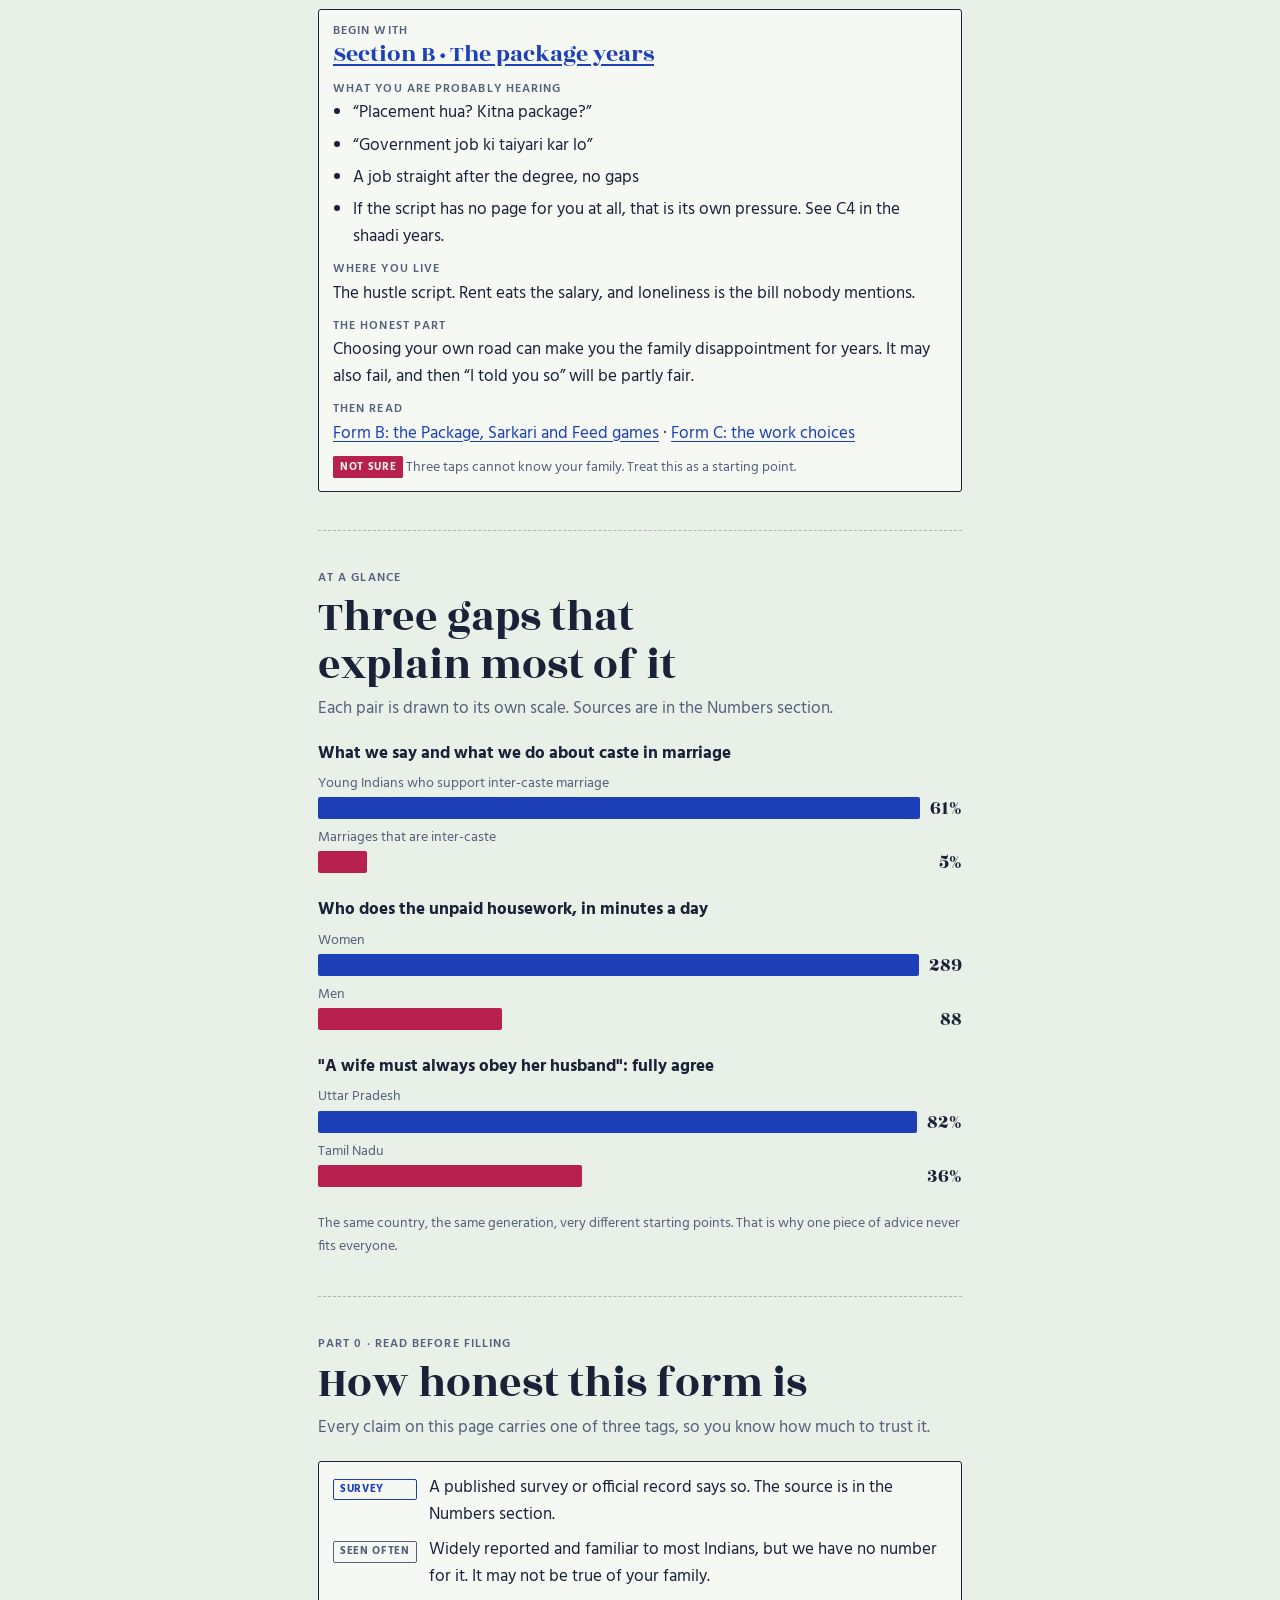
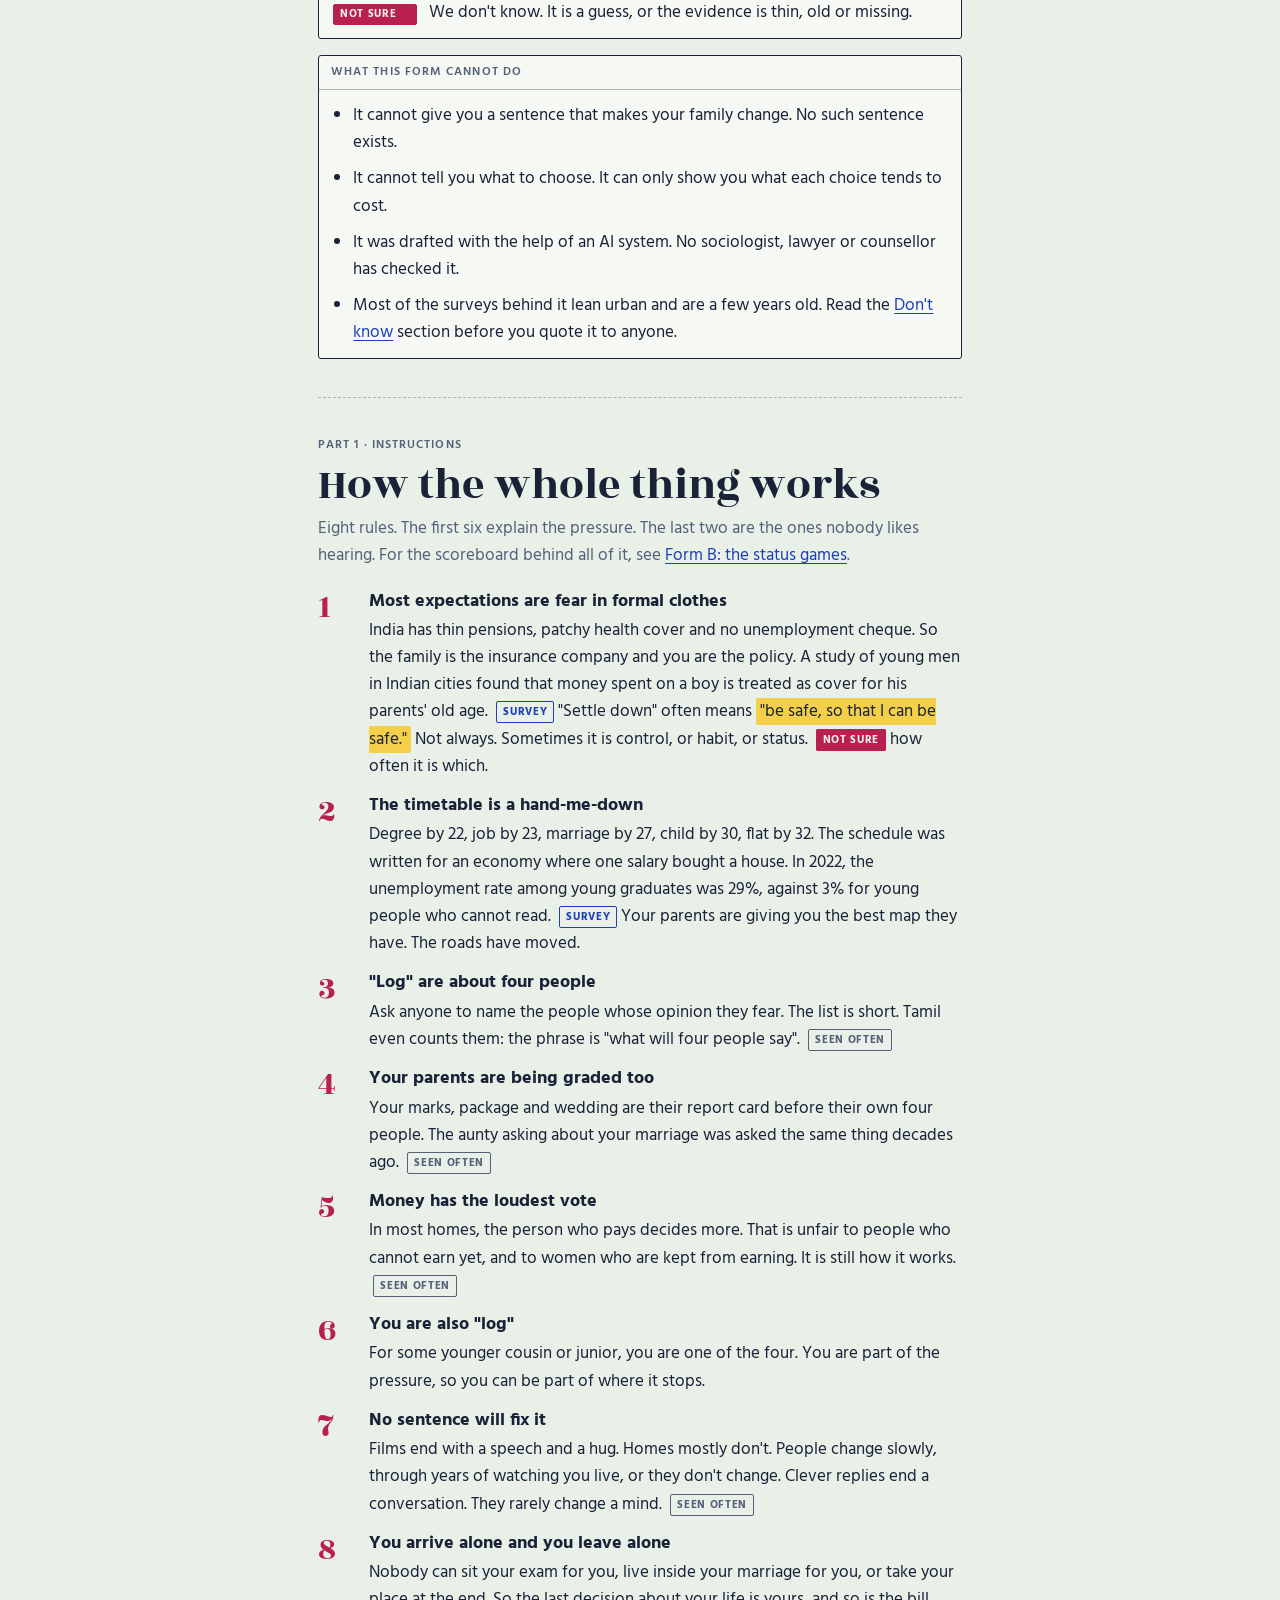
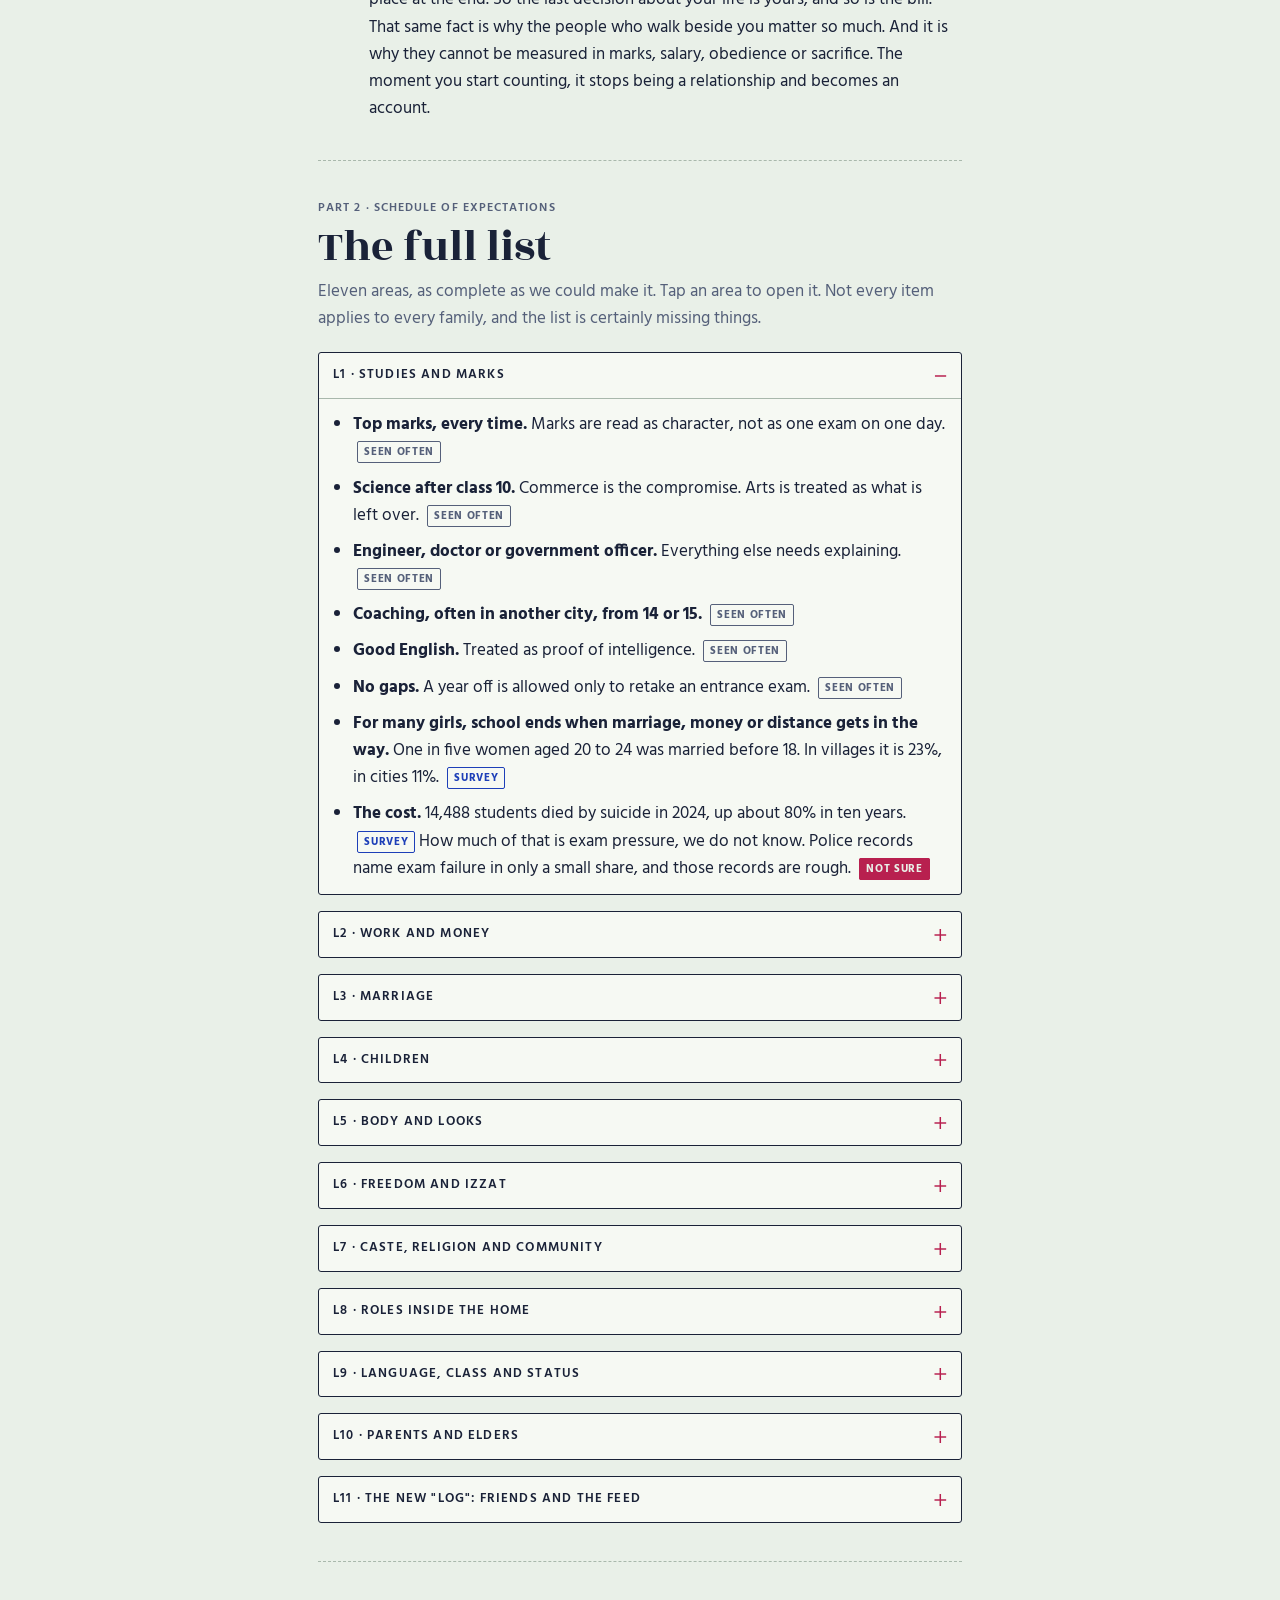
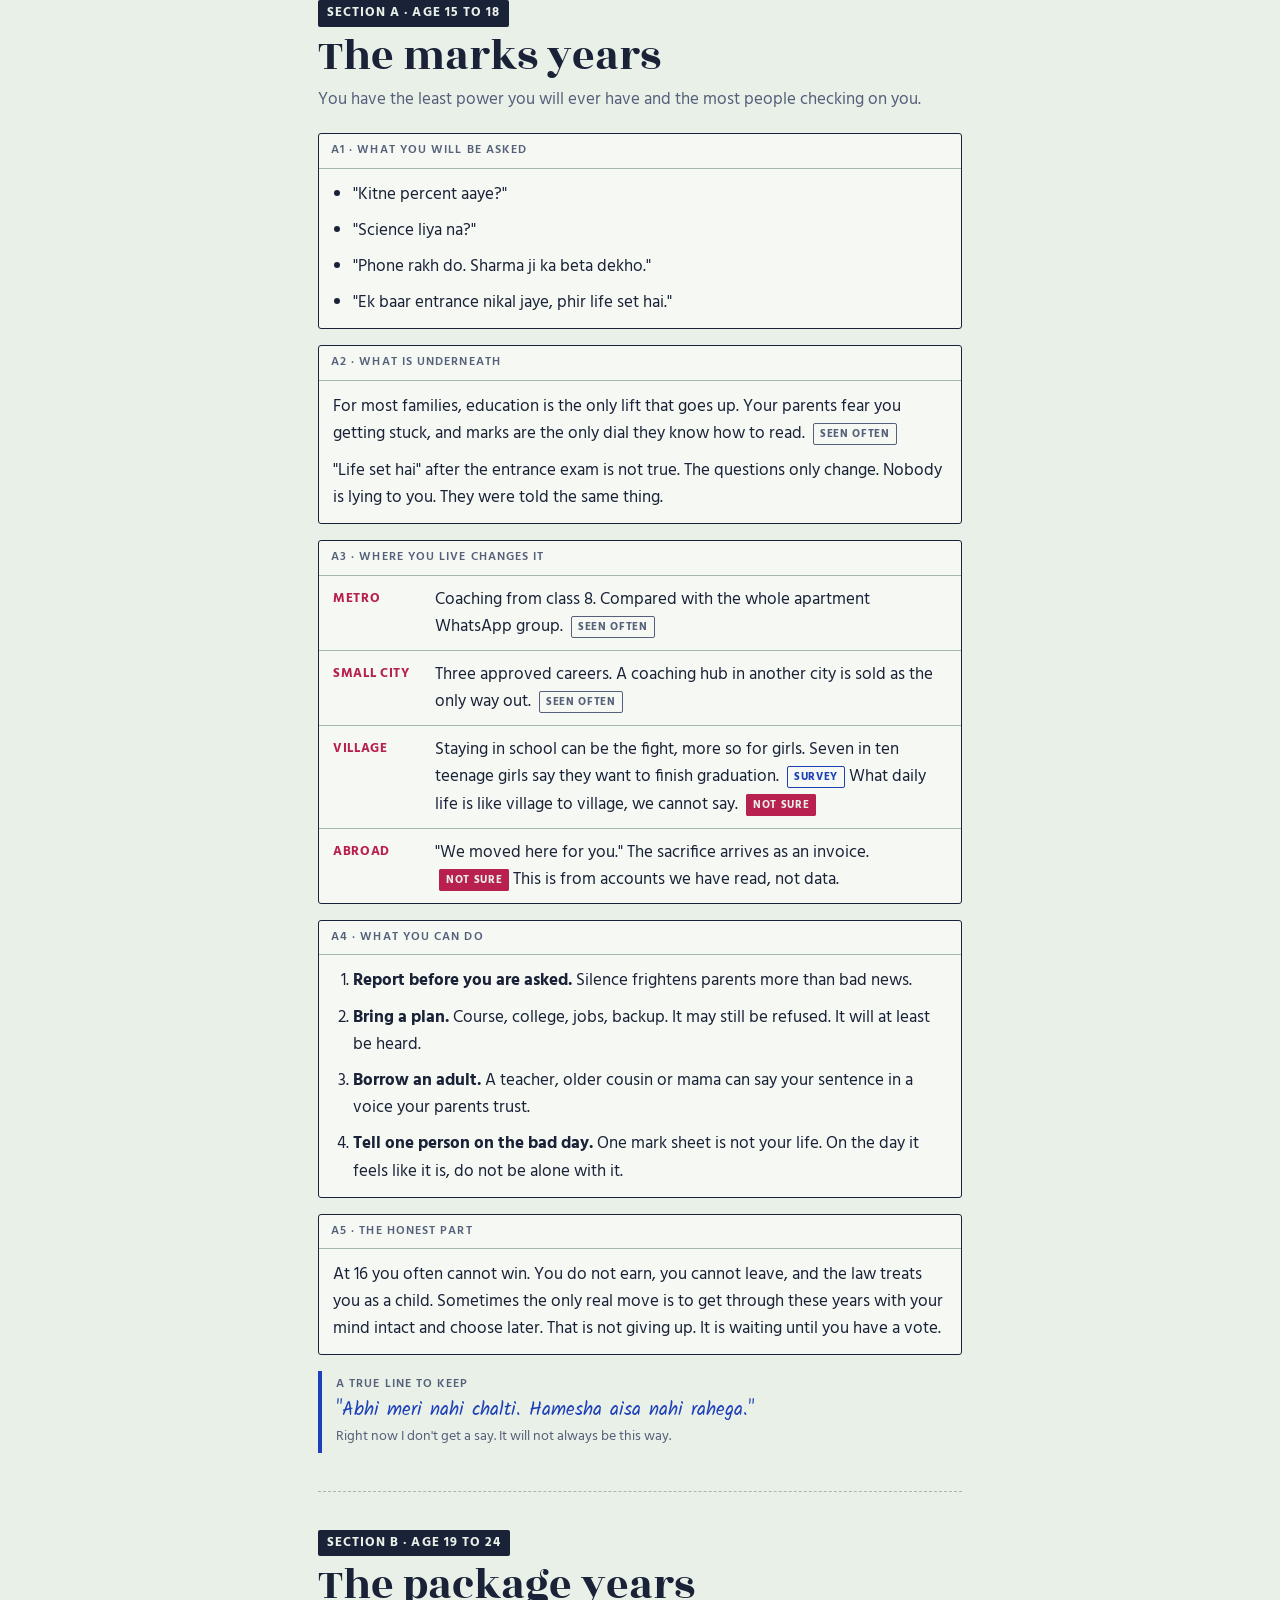
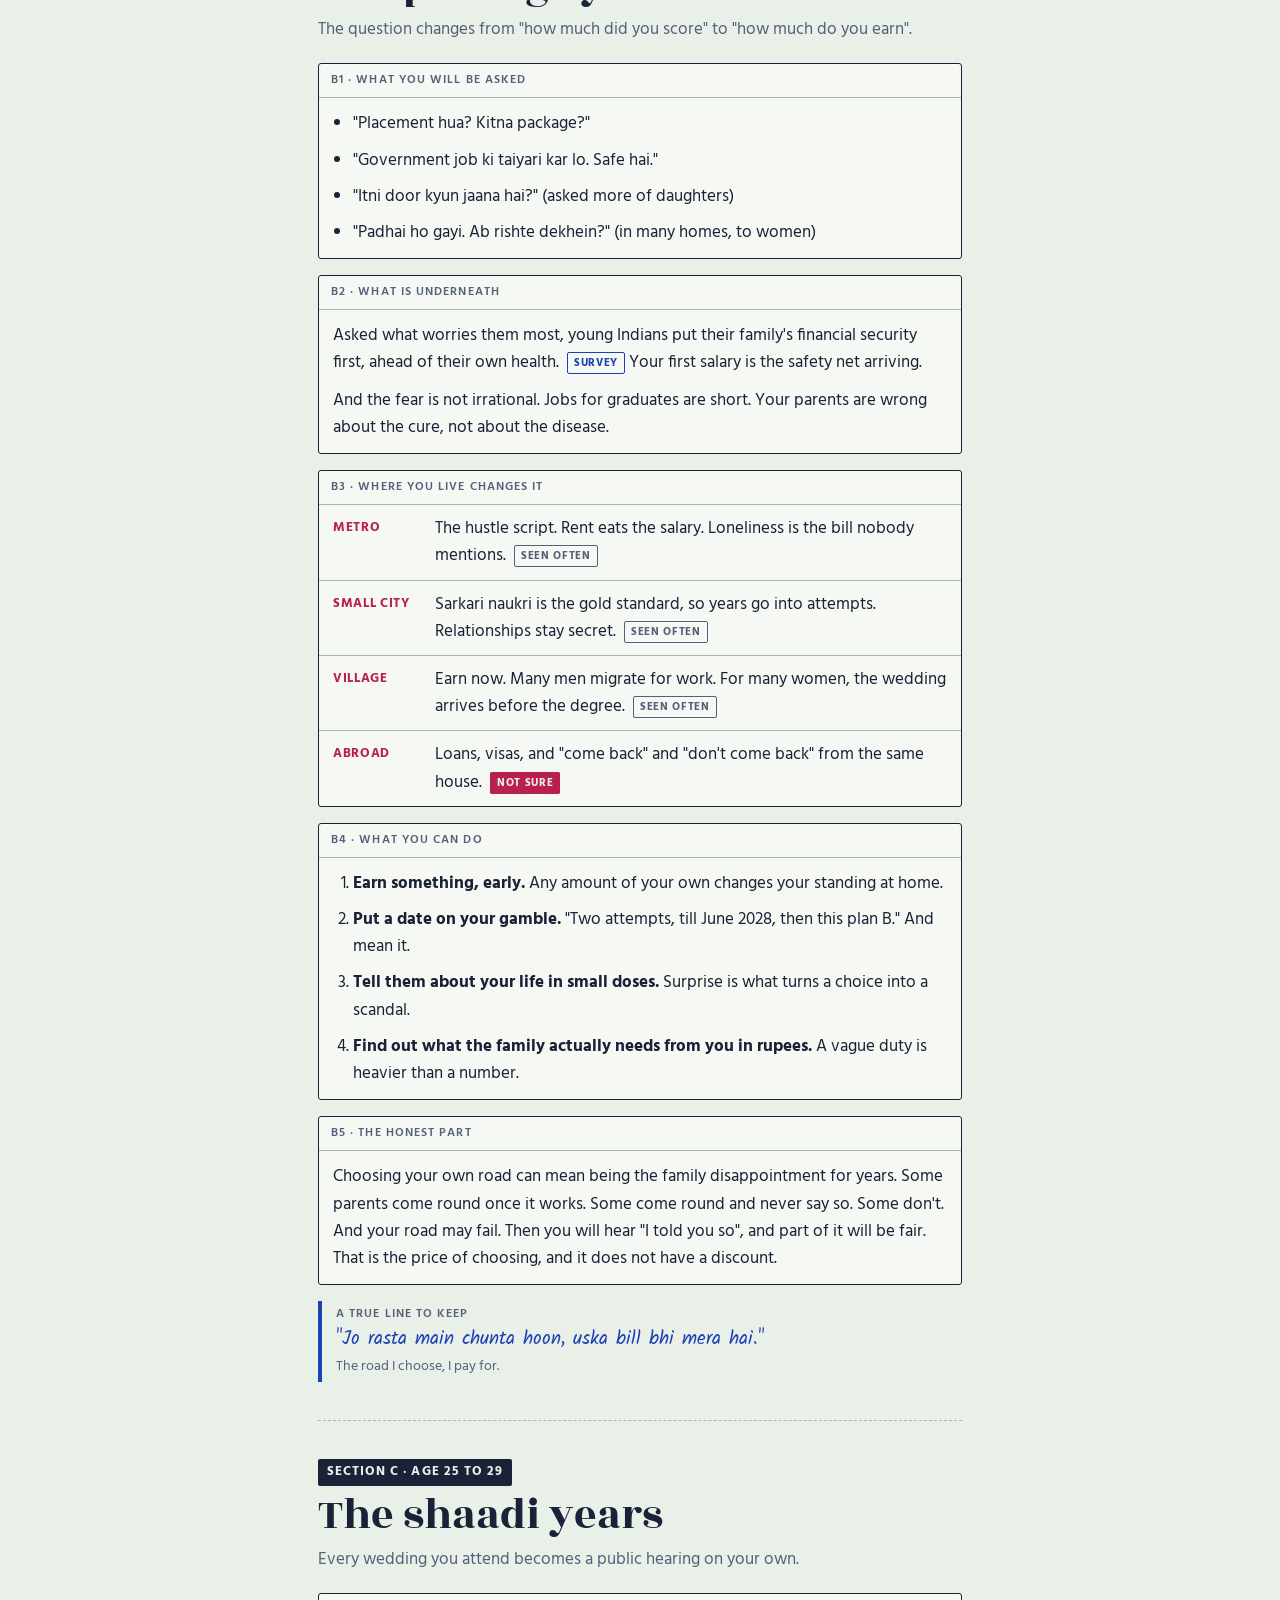
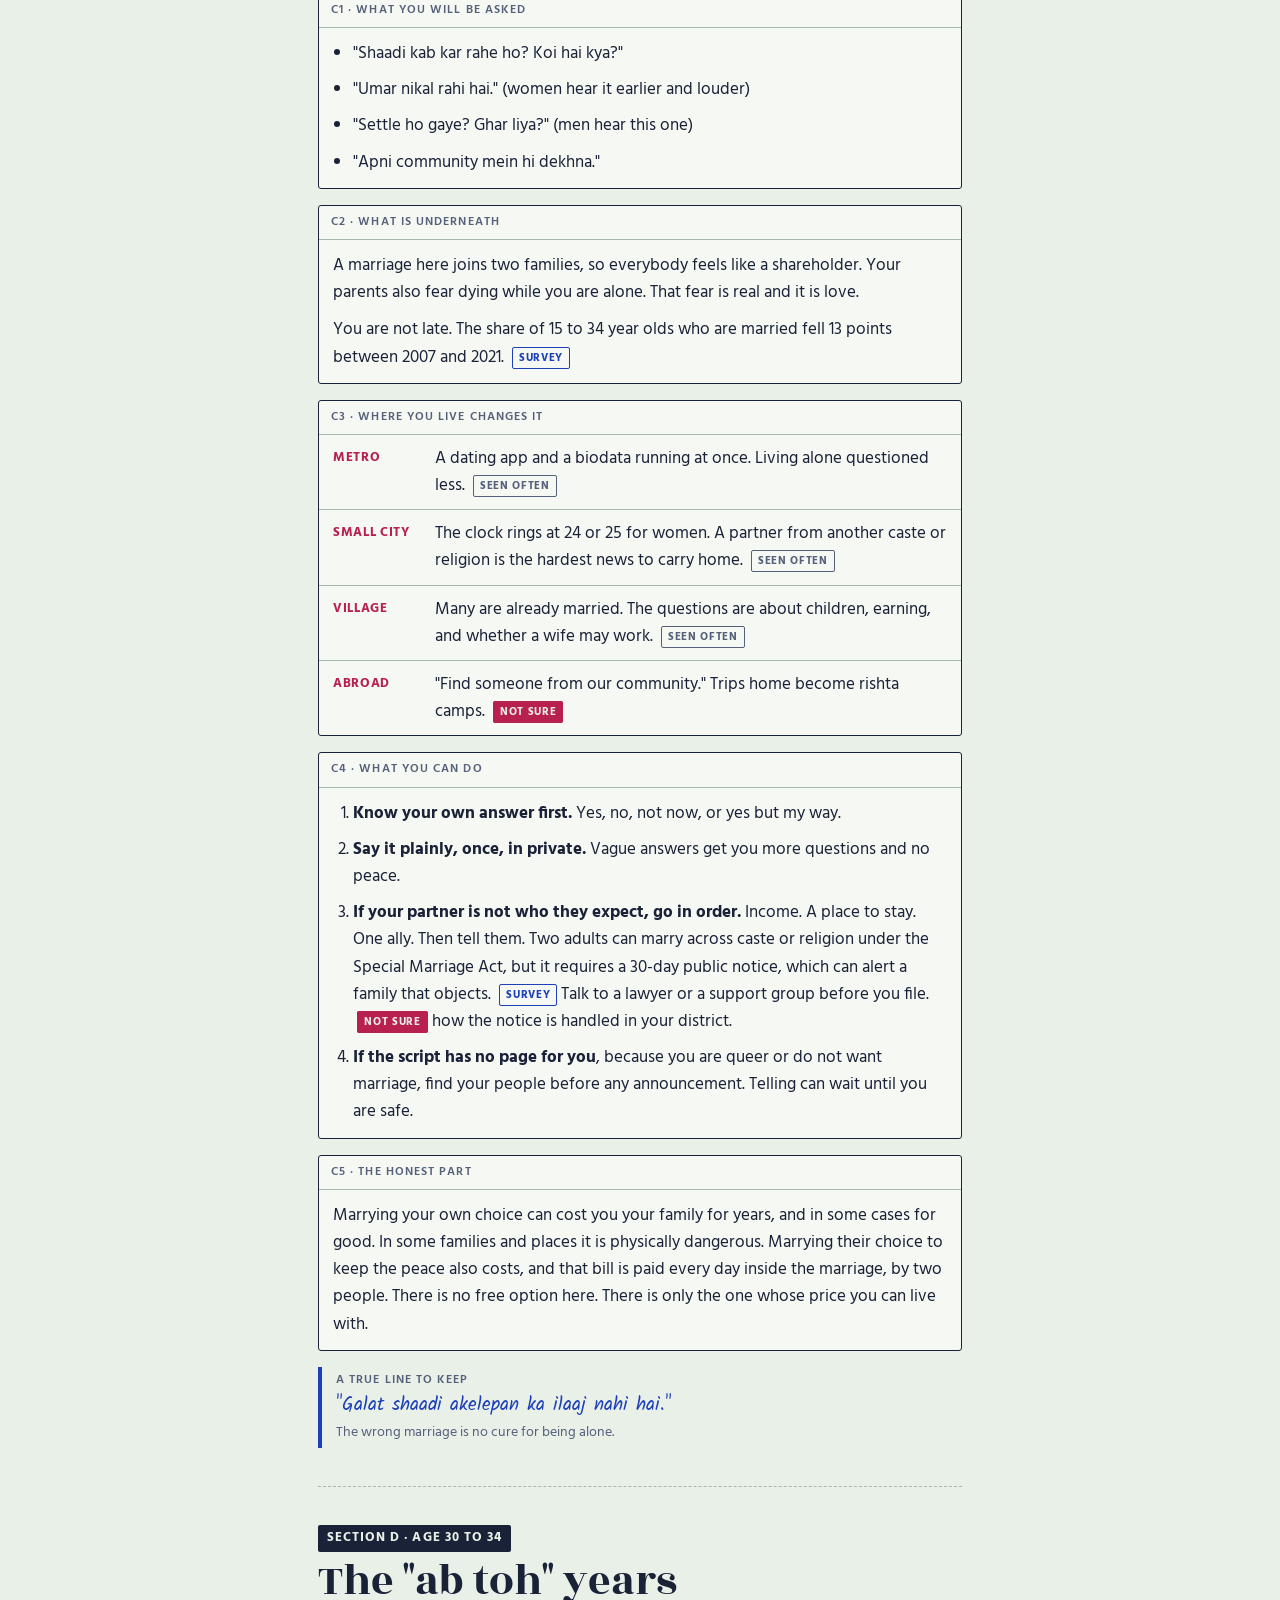
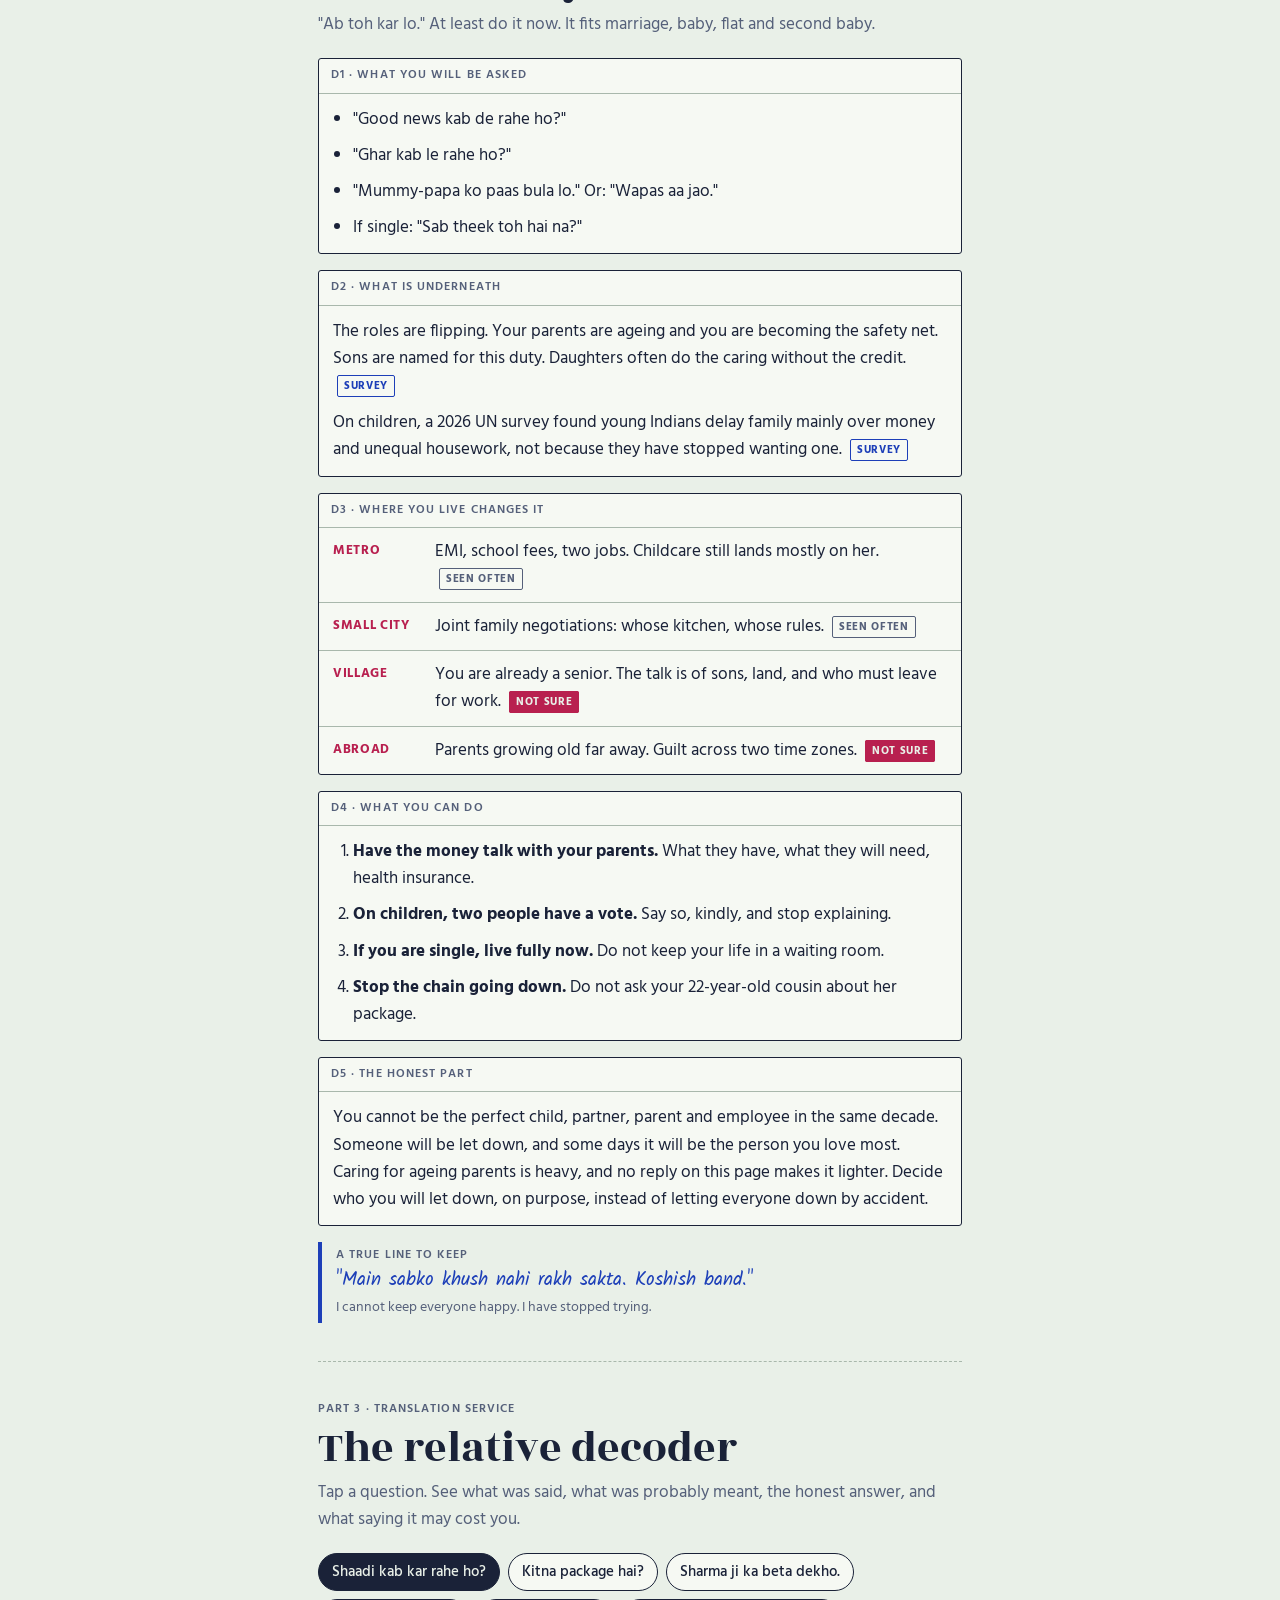
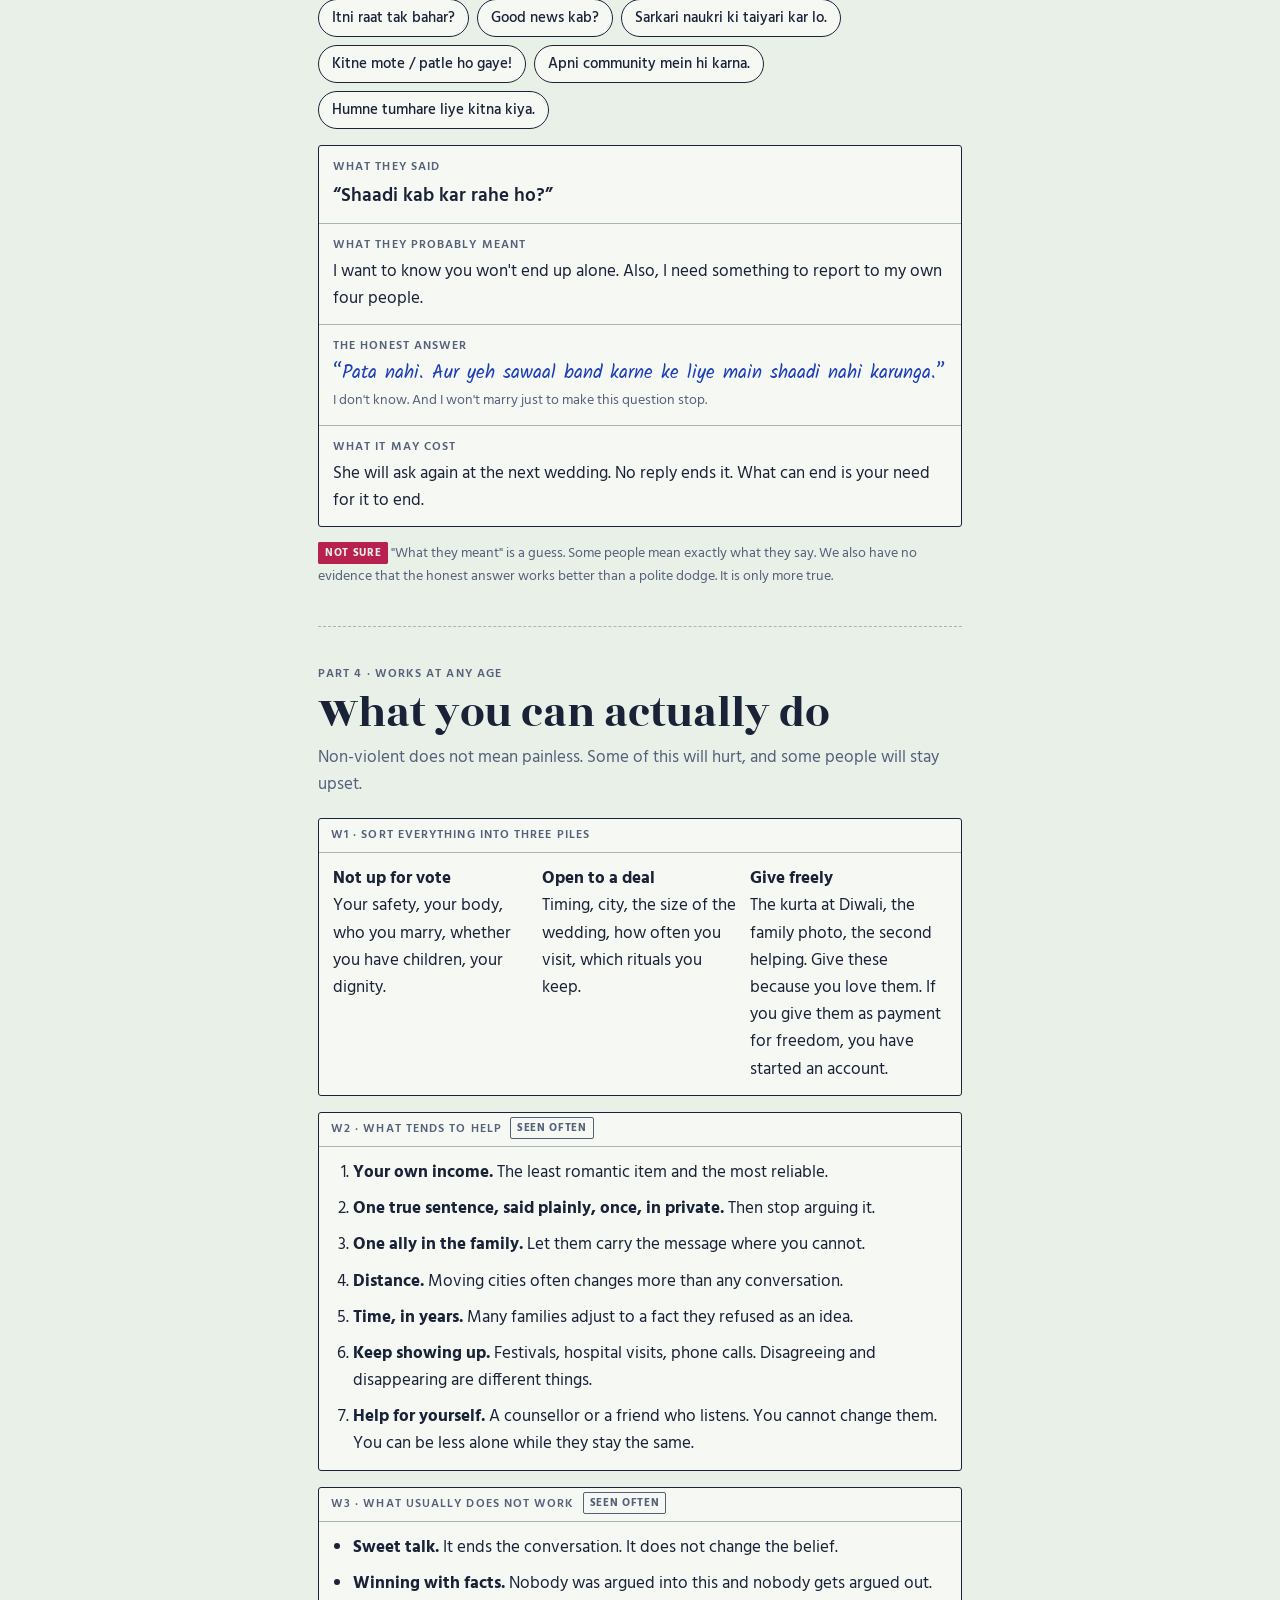
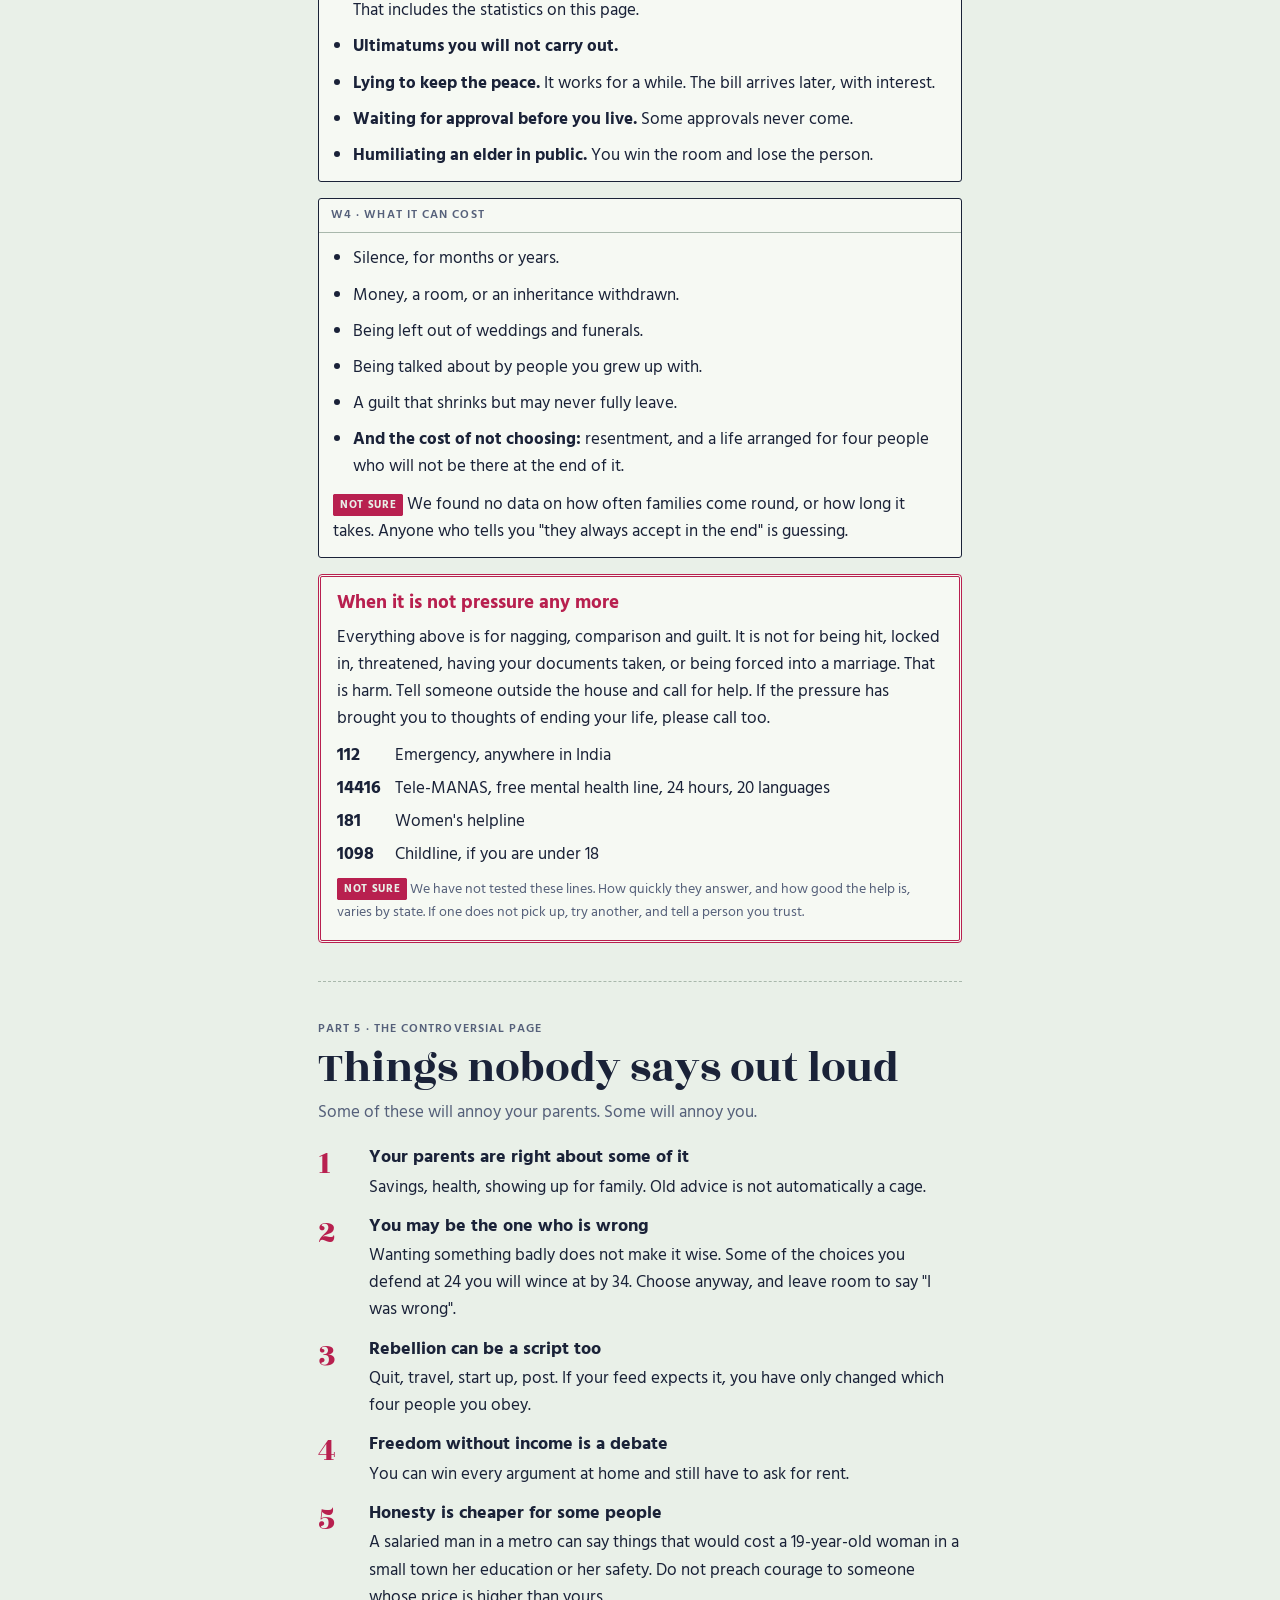
==== commit faf54394: "Add one-minute onboarding and situations page Co-Authored-By: Claude Fable 5.2 <noreply@anthropic.co" ====
--- a/index.html
+++ b/index.html
@@ -16,7 +16,7 @@
     <span>Form LKK-34</span>
     <span>For applicants aged 15 to 34</span>
   </div>
-  <div class="pages"><a class="on" href="index.html">Form A · Expectations</a><a href="status.html">Form B · Status games</a><a href="choices.html">Form C · Choices</a></div>
+  <div class="pages"><a class="on" href="index.html">A · Expectations</a><a href="status.html">B · Status games</a><a href="choices.html">C · Choices</a><a href="situations.html">D · Situations</a></div>
 
   <header class="hero">
     <p class="deva" lang="hi">लोग क्या कहेंगे?</p>
--- a/site.css
+++ b/site.css
@@ -163,3 +163,24 @@
 .way dd{margin:0}
 .way dd ul{margin:0;padding-left:1.2em;display:flex;flex-direction:column;gap:5px}
 .way .go{font-family:var(--display);font-size:24px;line-height:1.15}
+
+/* One-minute journey */
+.journey{padding:22px 0 8px;border-bottom:0}
+.jhead{display:flex !important;justify-content:space-between;gap:10px}
+.jbody{min-height:250px;gap:12px !important}
+.jbody h2{font-size:clamp(28px,7.6vw,42px)}
+.jbody .deva{font-size:clamp(26px,7vw,38px)}
+.jbody ul{list-style:none;padding:0 !important;gap:6px !important}
+.jbody ul li{font-weight:600;font-size:18px}
+.jbody .big{display:grid;grid-template-columns:1fr 1fr;gap:10px}
+.jbody .big button{font:inherit;font-family:var(--display);font-size:24px;padding:16px 8px;border:1.5px solid var(--ink);border-radius:3px;background:var(--paper);color:var(--ink);cursor:pointer}
+.jbody .big button[aria-pressed="true"]{background:var(--ink);color:var(--paper)}
+.jnav{display:flex;justify-content:space-between;align-items:center;gap:10px;padding:10px 14px;border-top:1px solid var(--rule)}
+.jnav button{font:inherit;font-weight:700;font-size:15px;border-radius:3px;padding:9px 16px;cursor:pointer;border:1.5px solid var(--ink)}
+.jnav .next{background:var(--ink);color:var(--paper)}
+.jnav .back{background:transparent;color:var(--ink)}
+.jnav button[hidden]{display:none}
+.jnav button:disabled{opacity:.4;cursor:default}
+.jlinks{display:flex;flex-direction:column;gap:6px}
+.jlinks a{font-weight:600}
+.rx{font-family:var(--display);font-size:30px;color:var(--stamp);line-height:1}
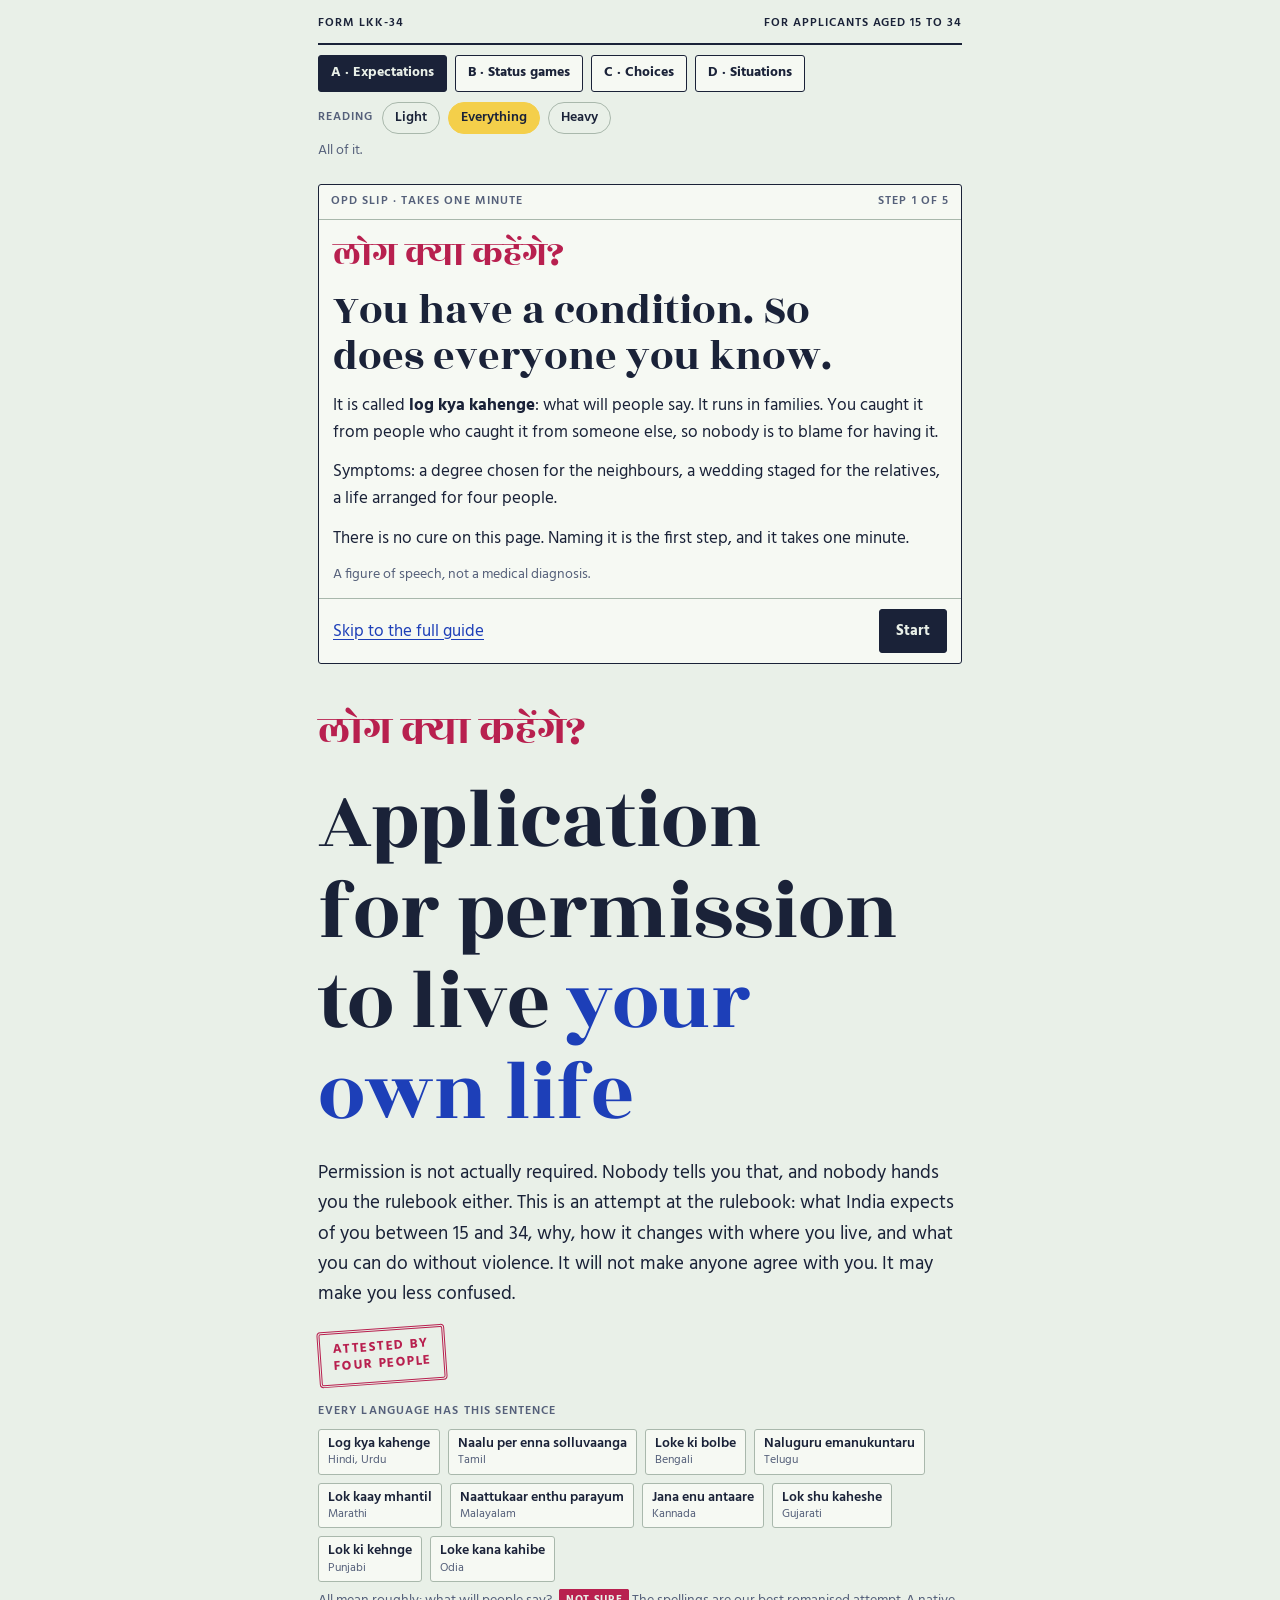
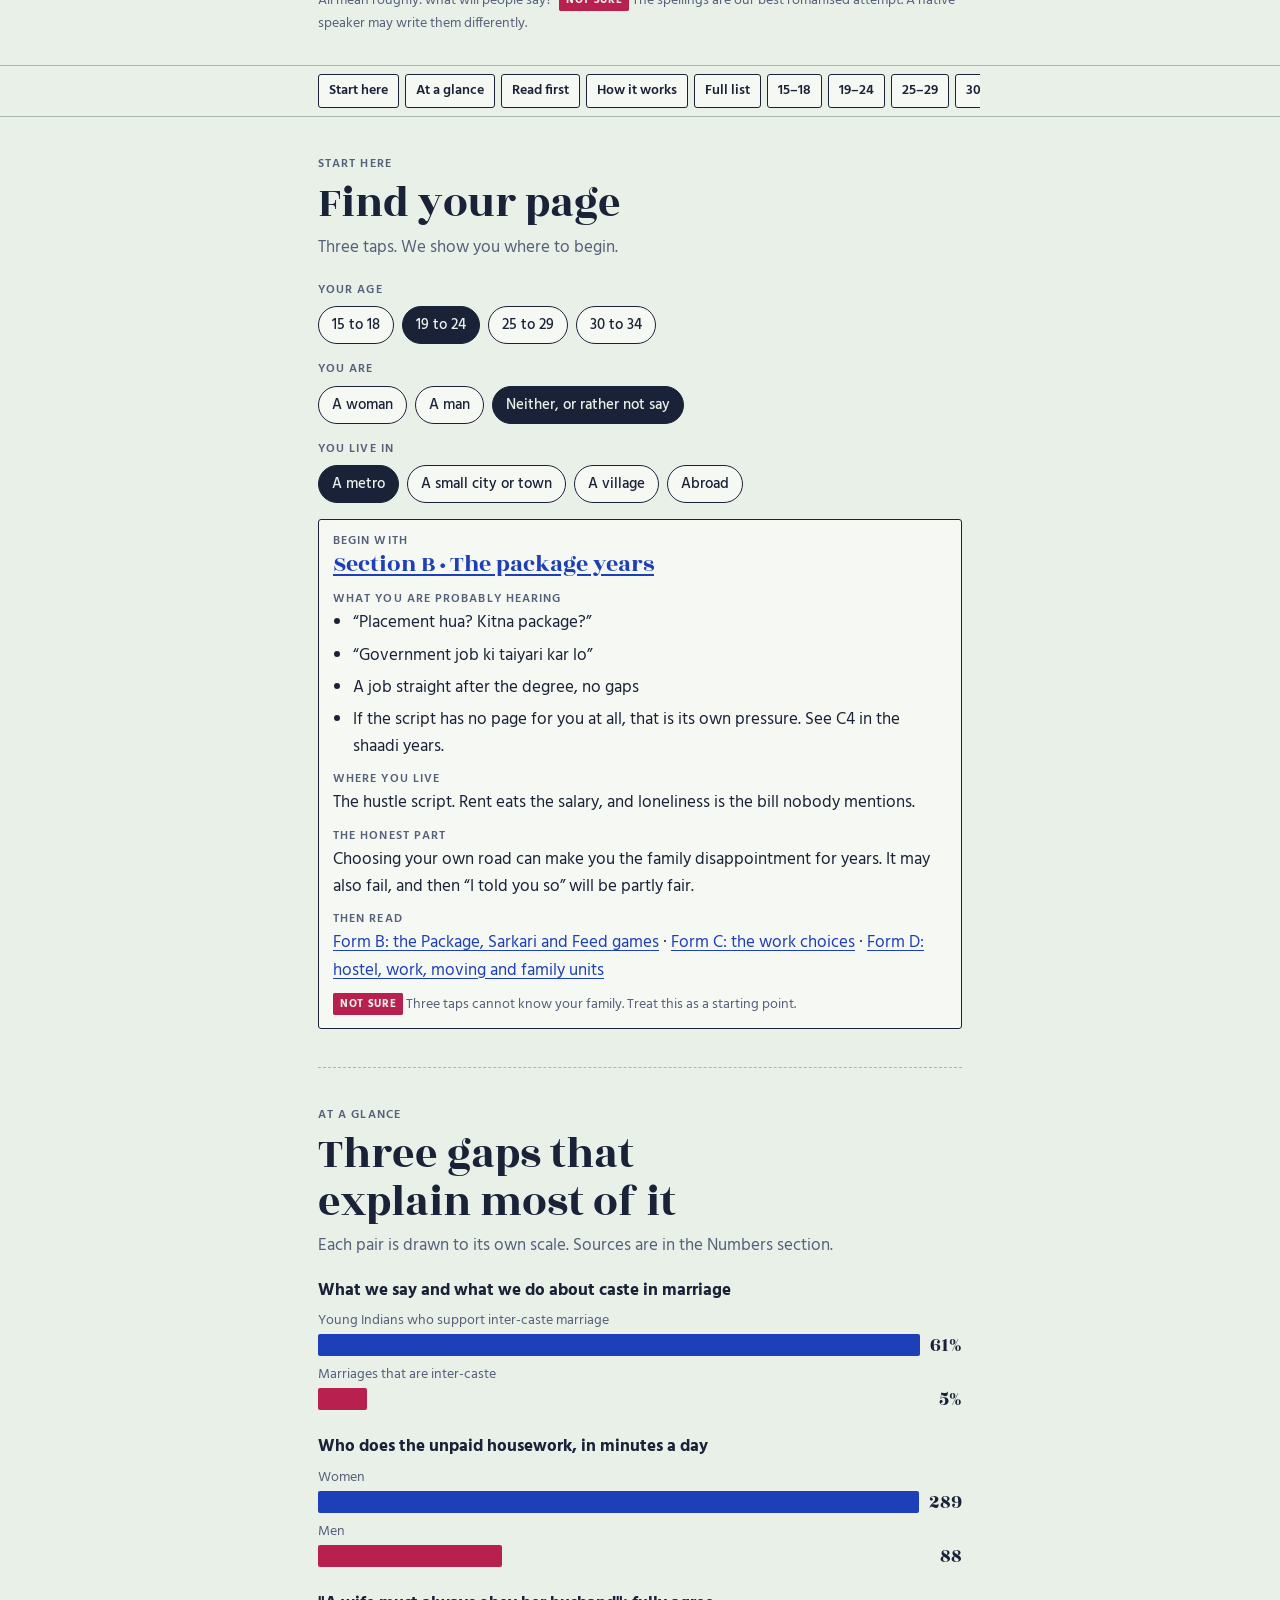
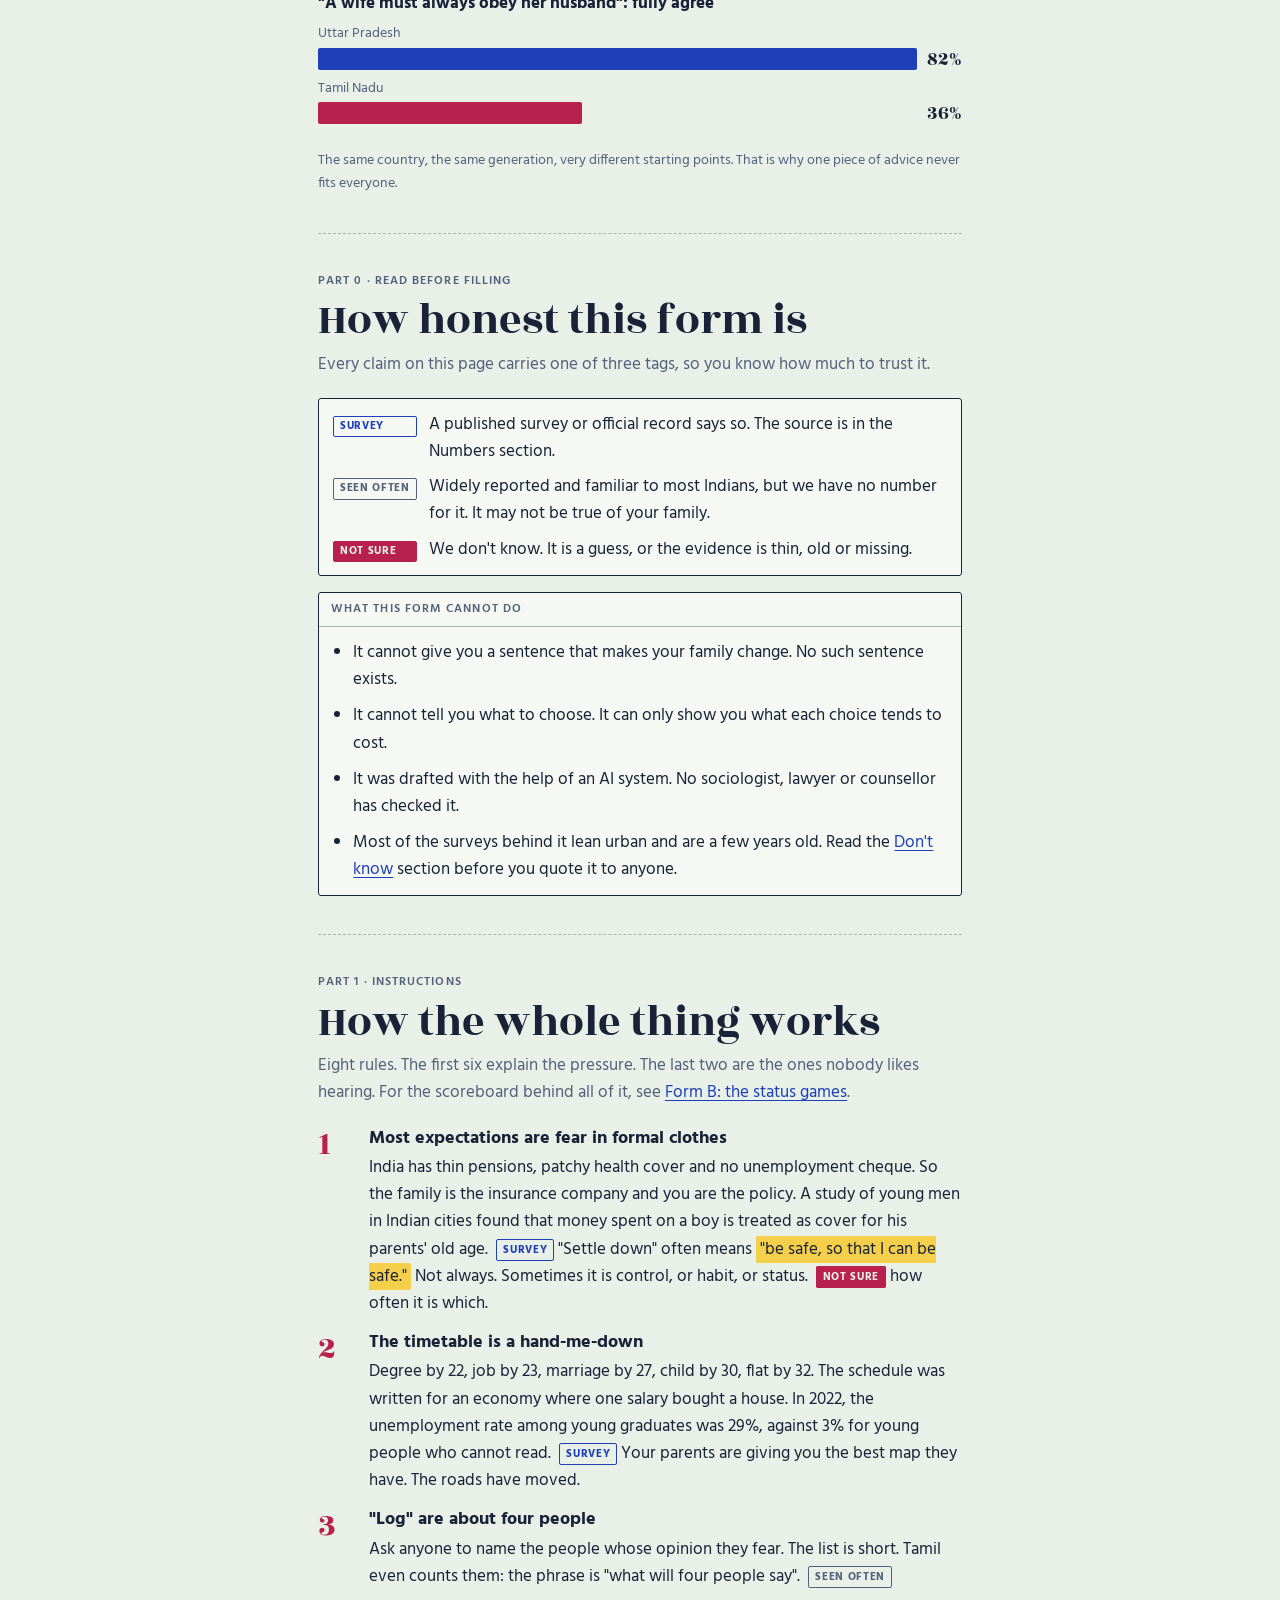
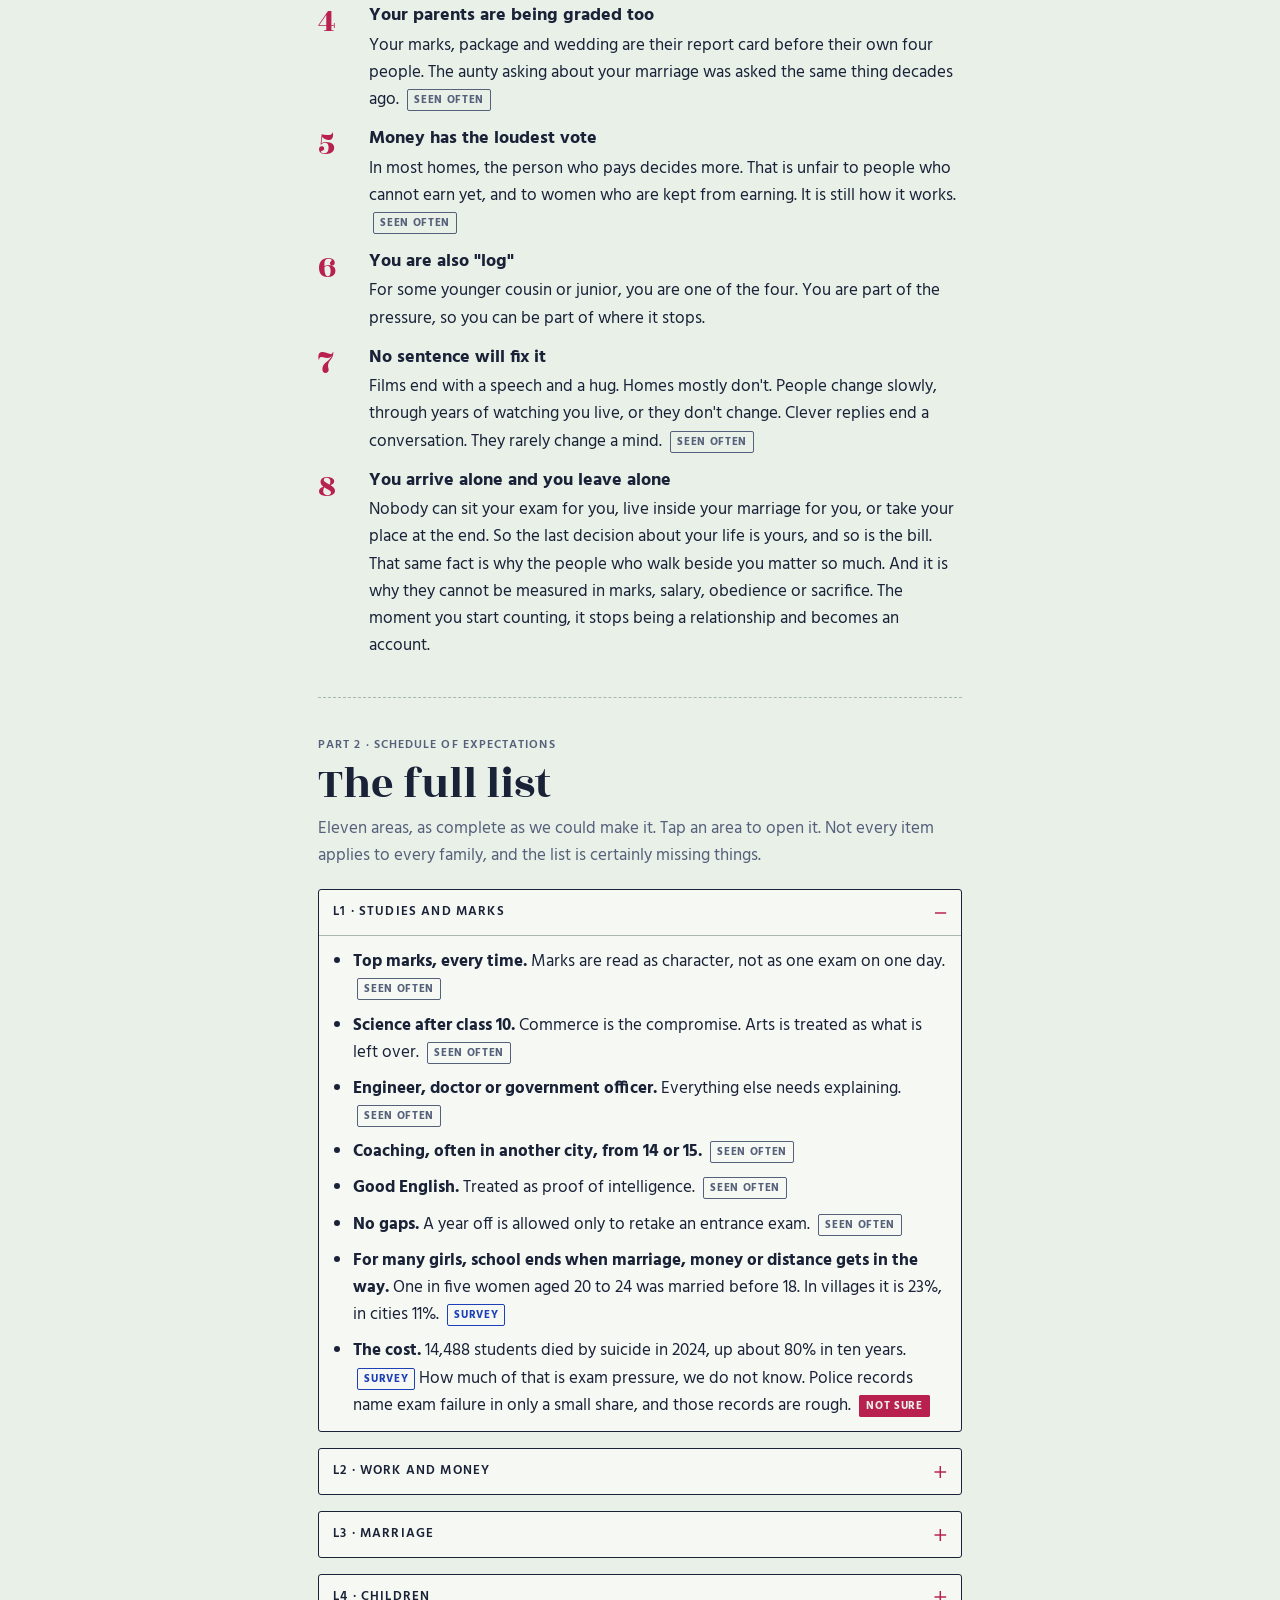
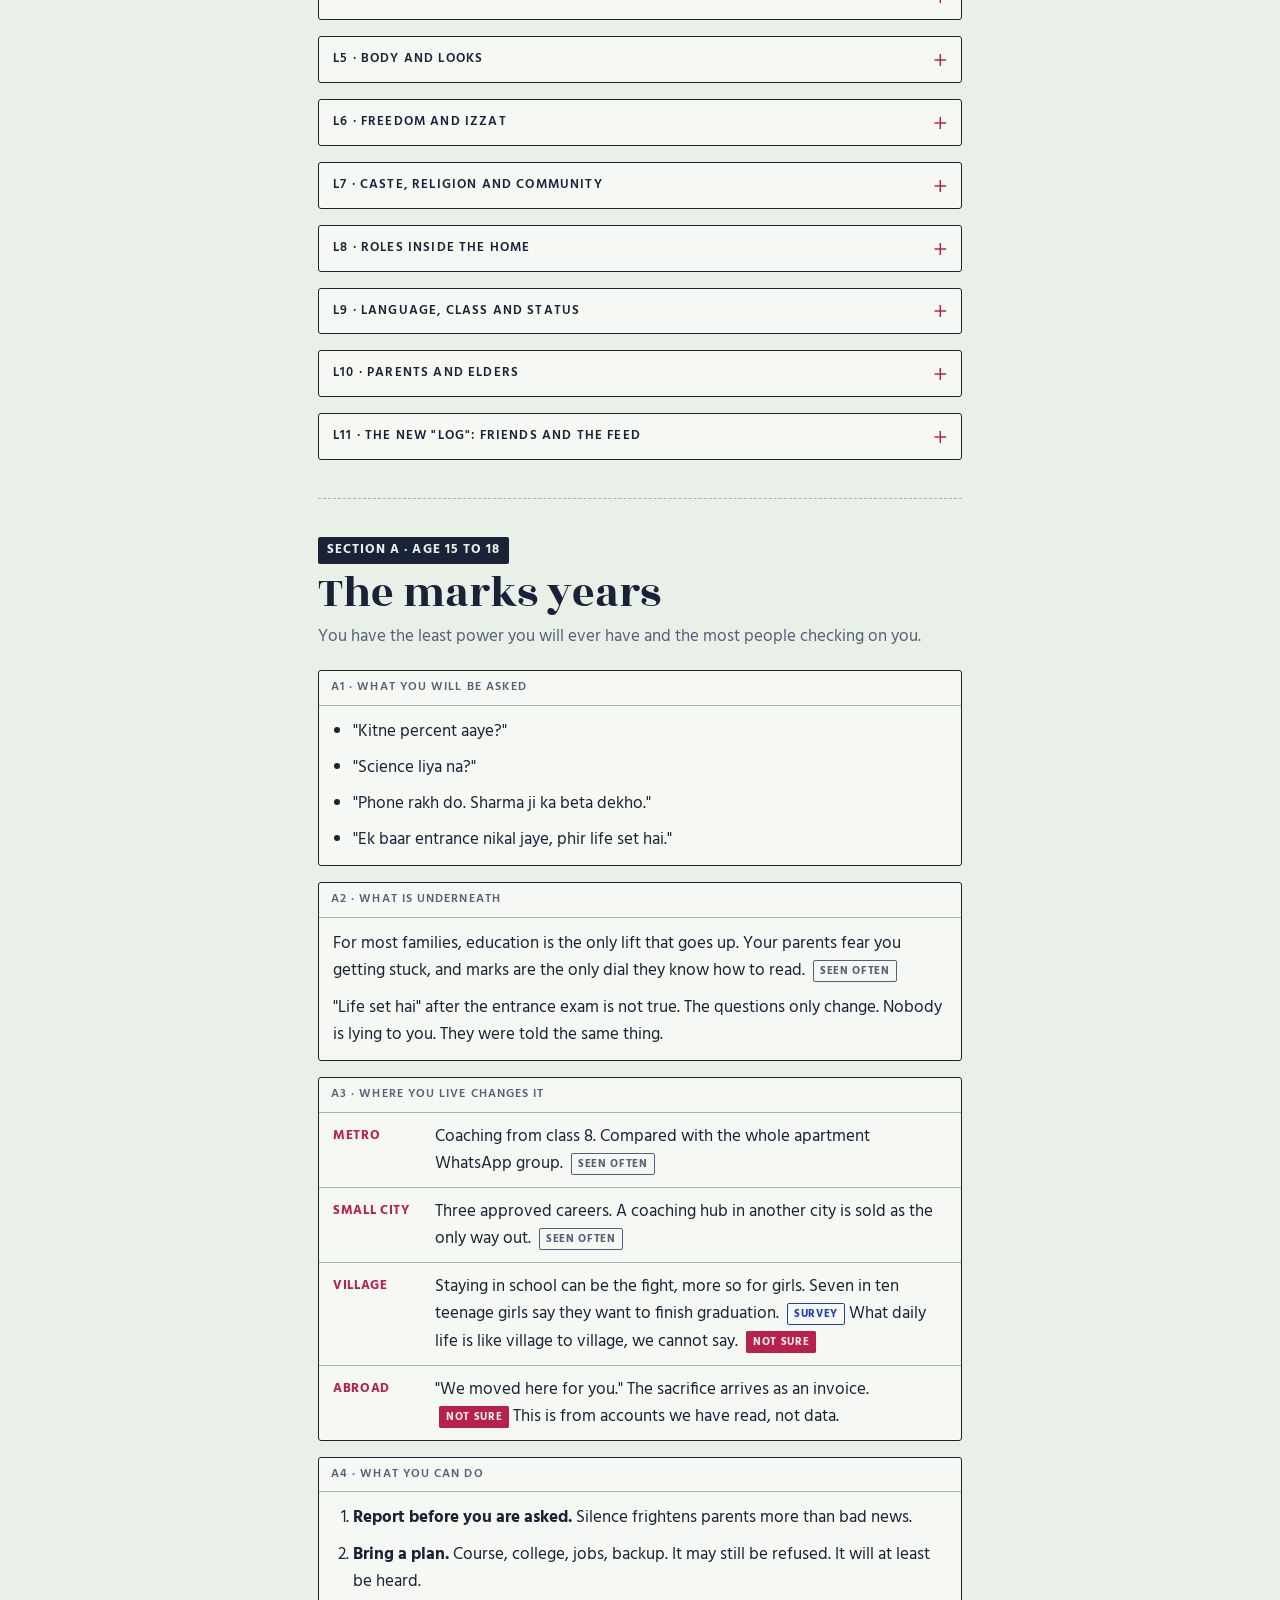
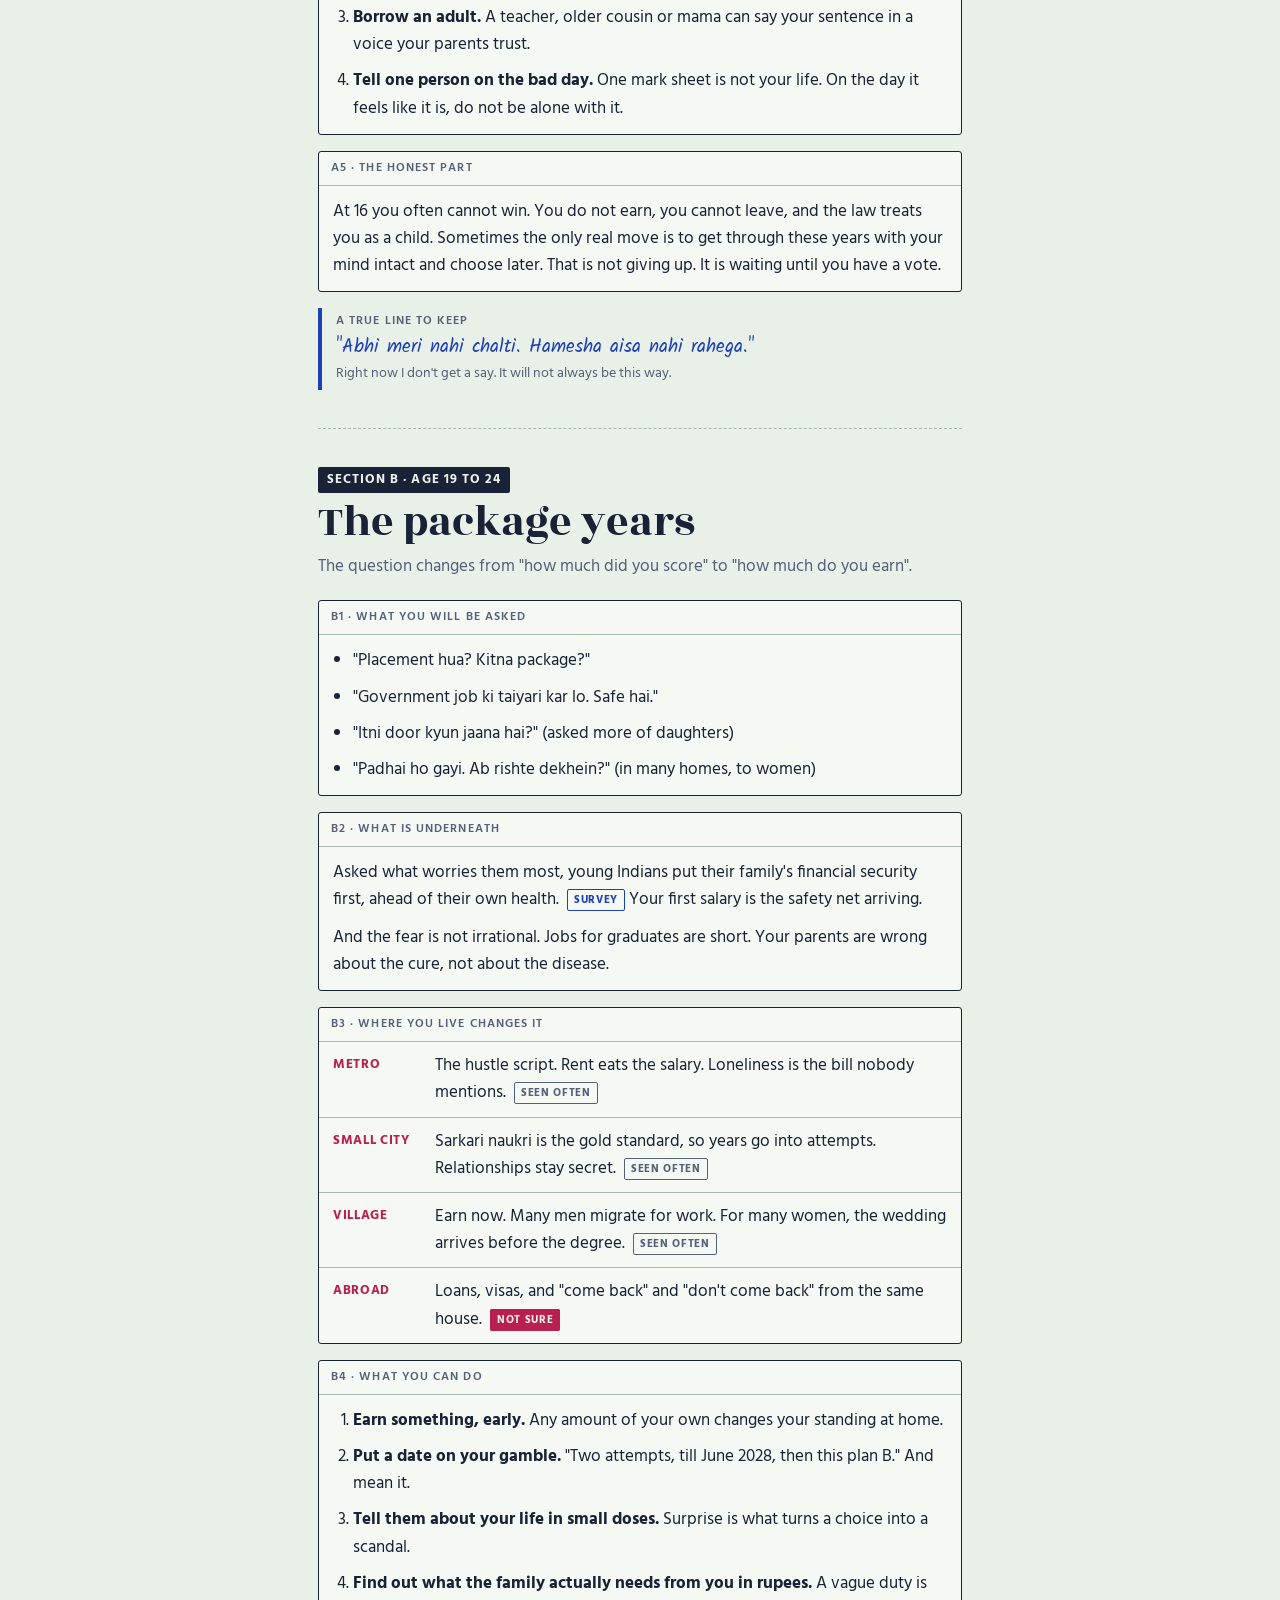
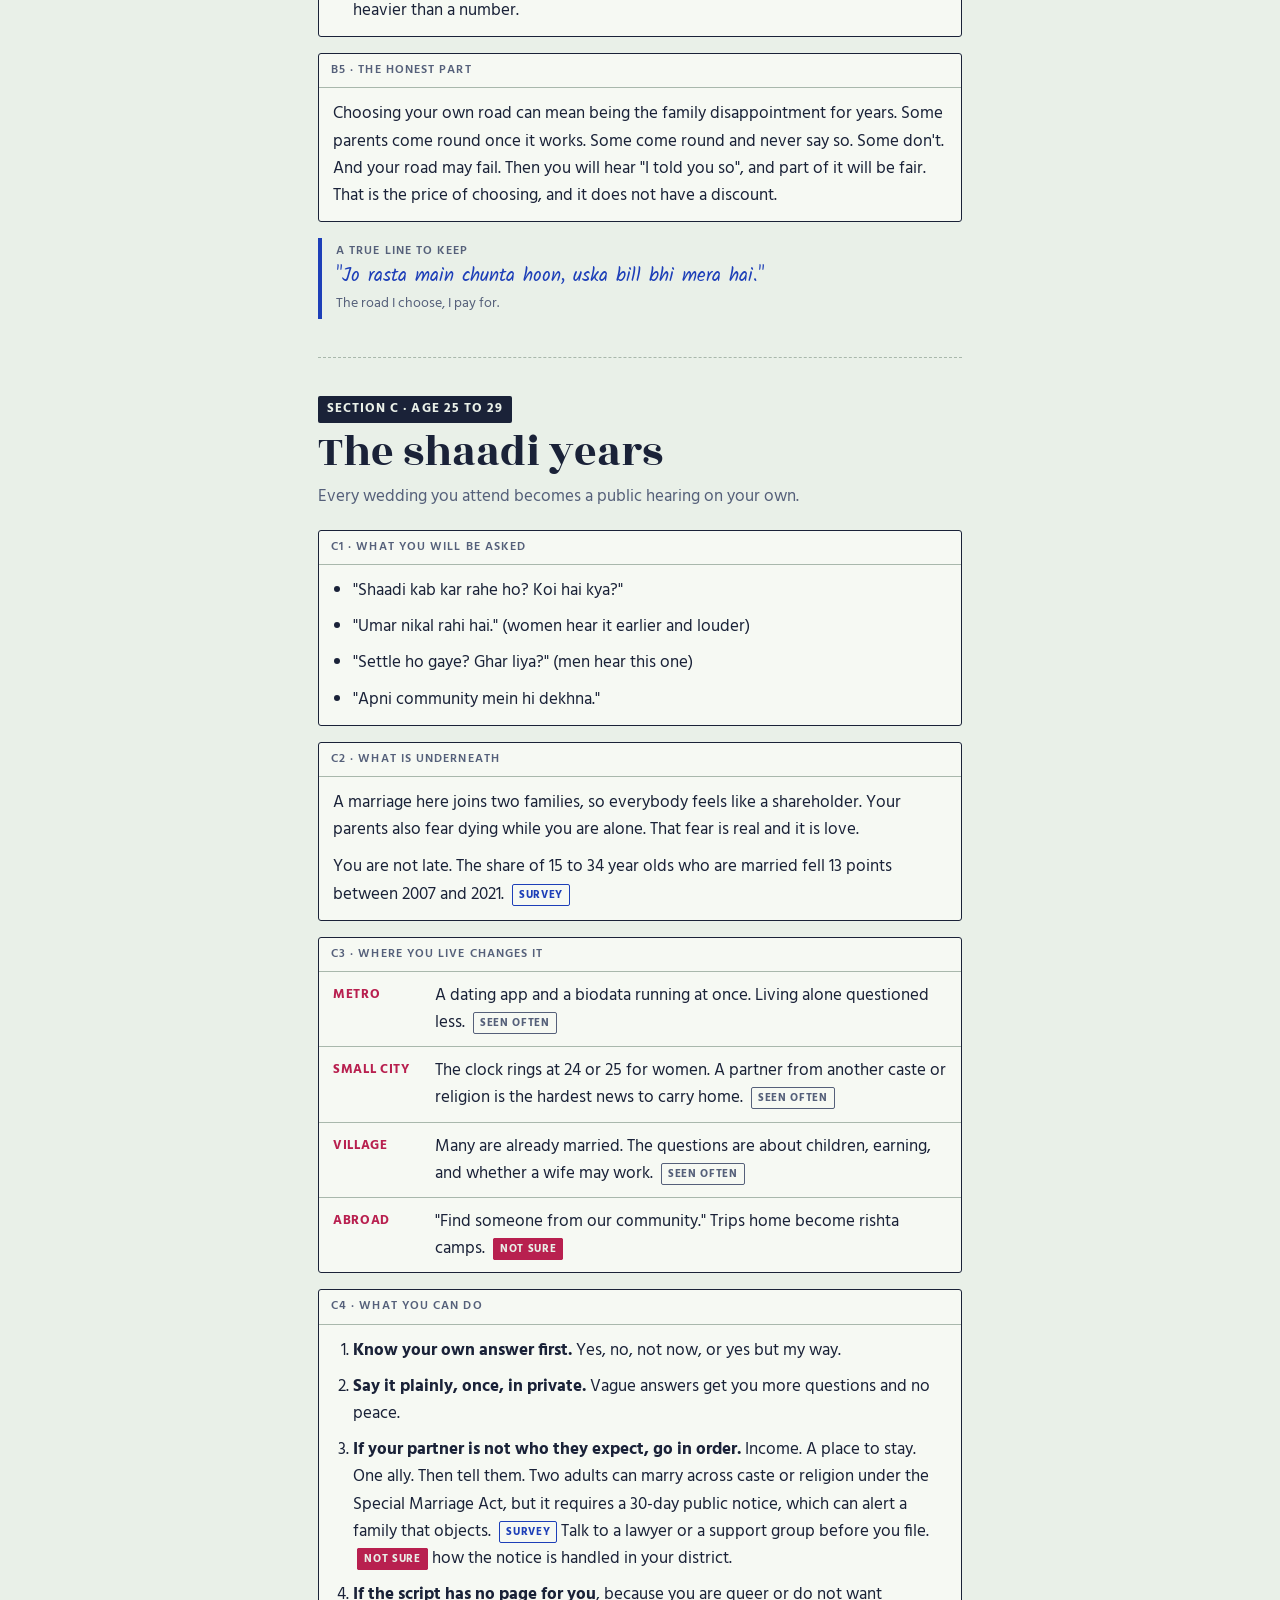
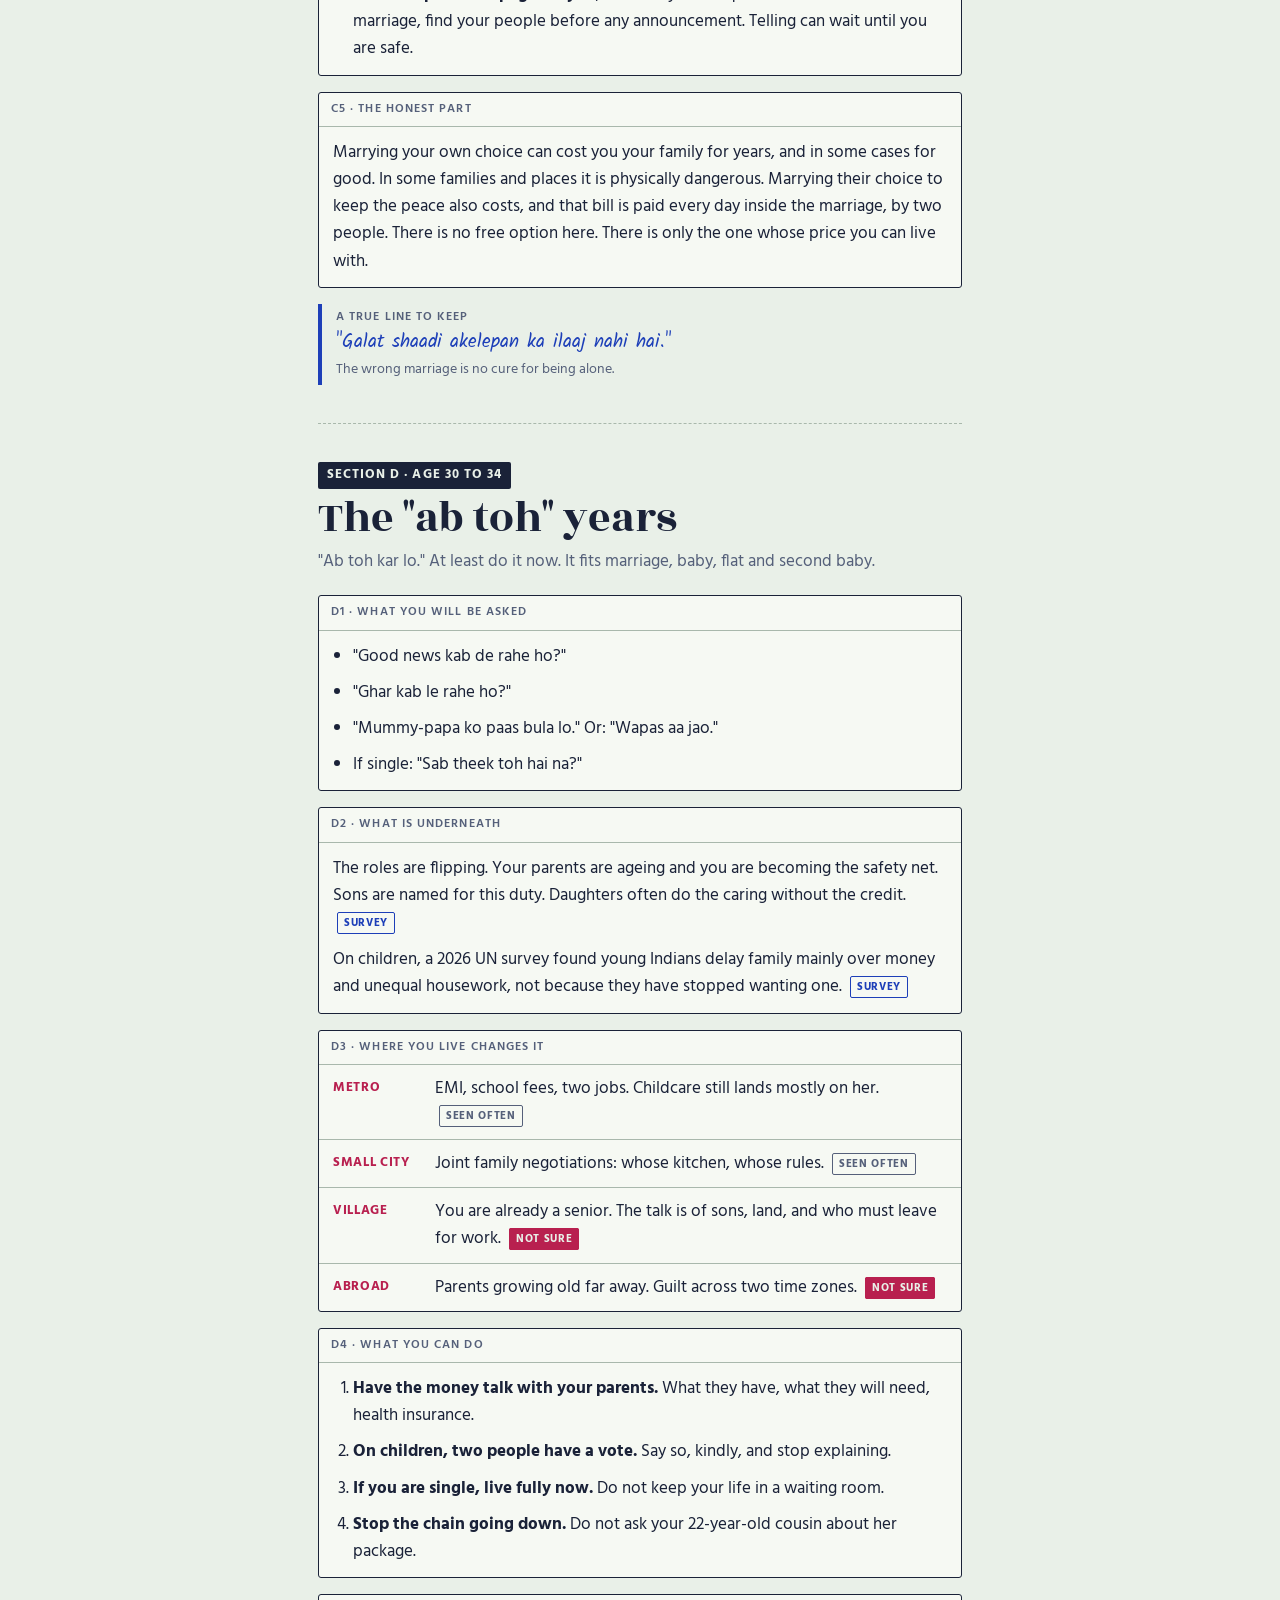
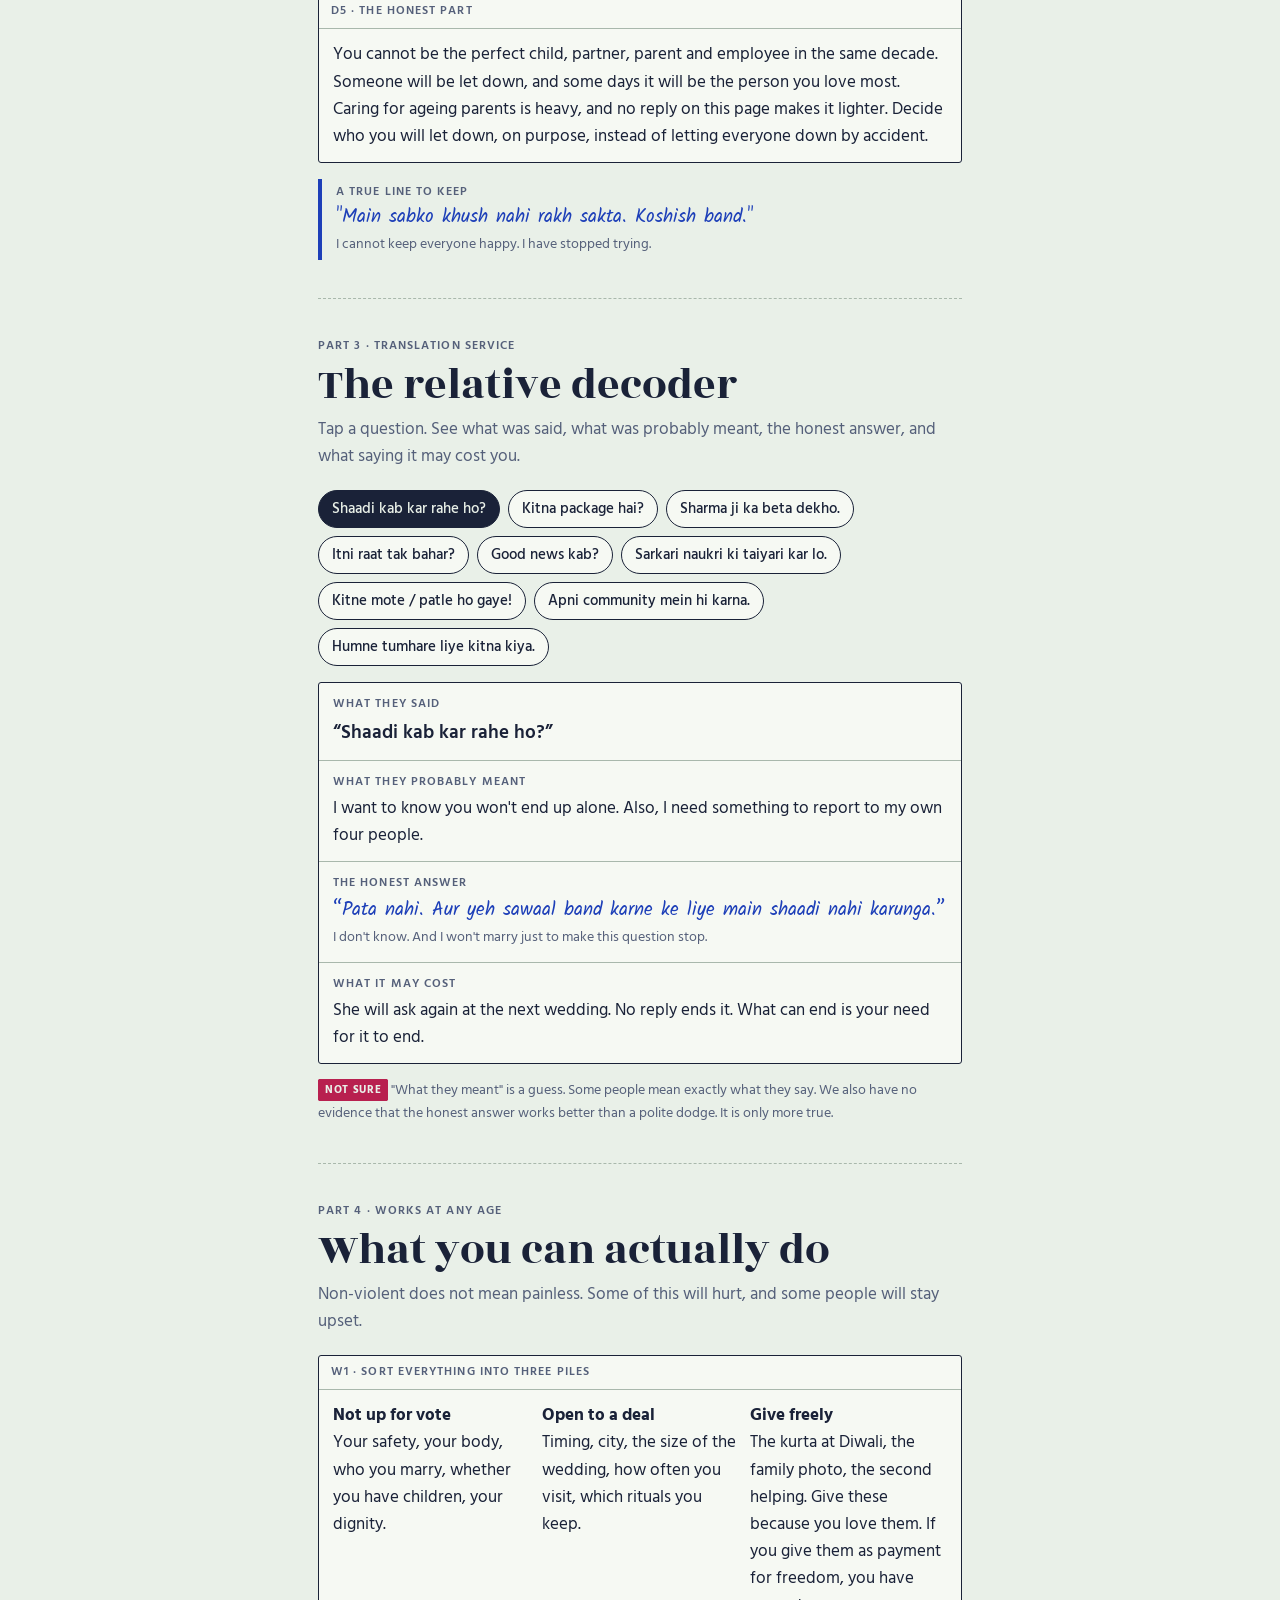
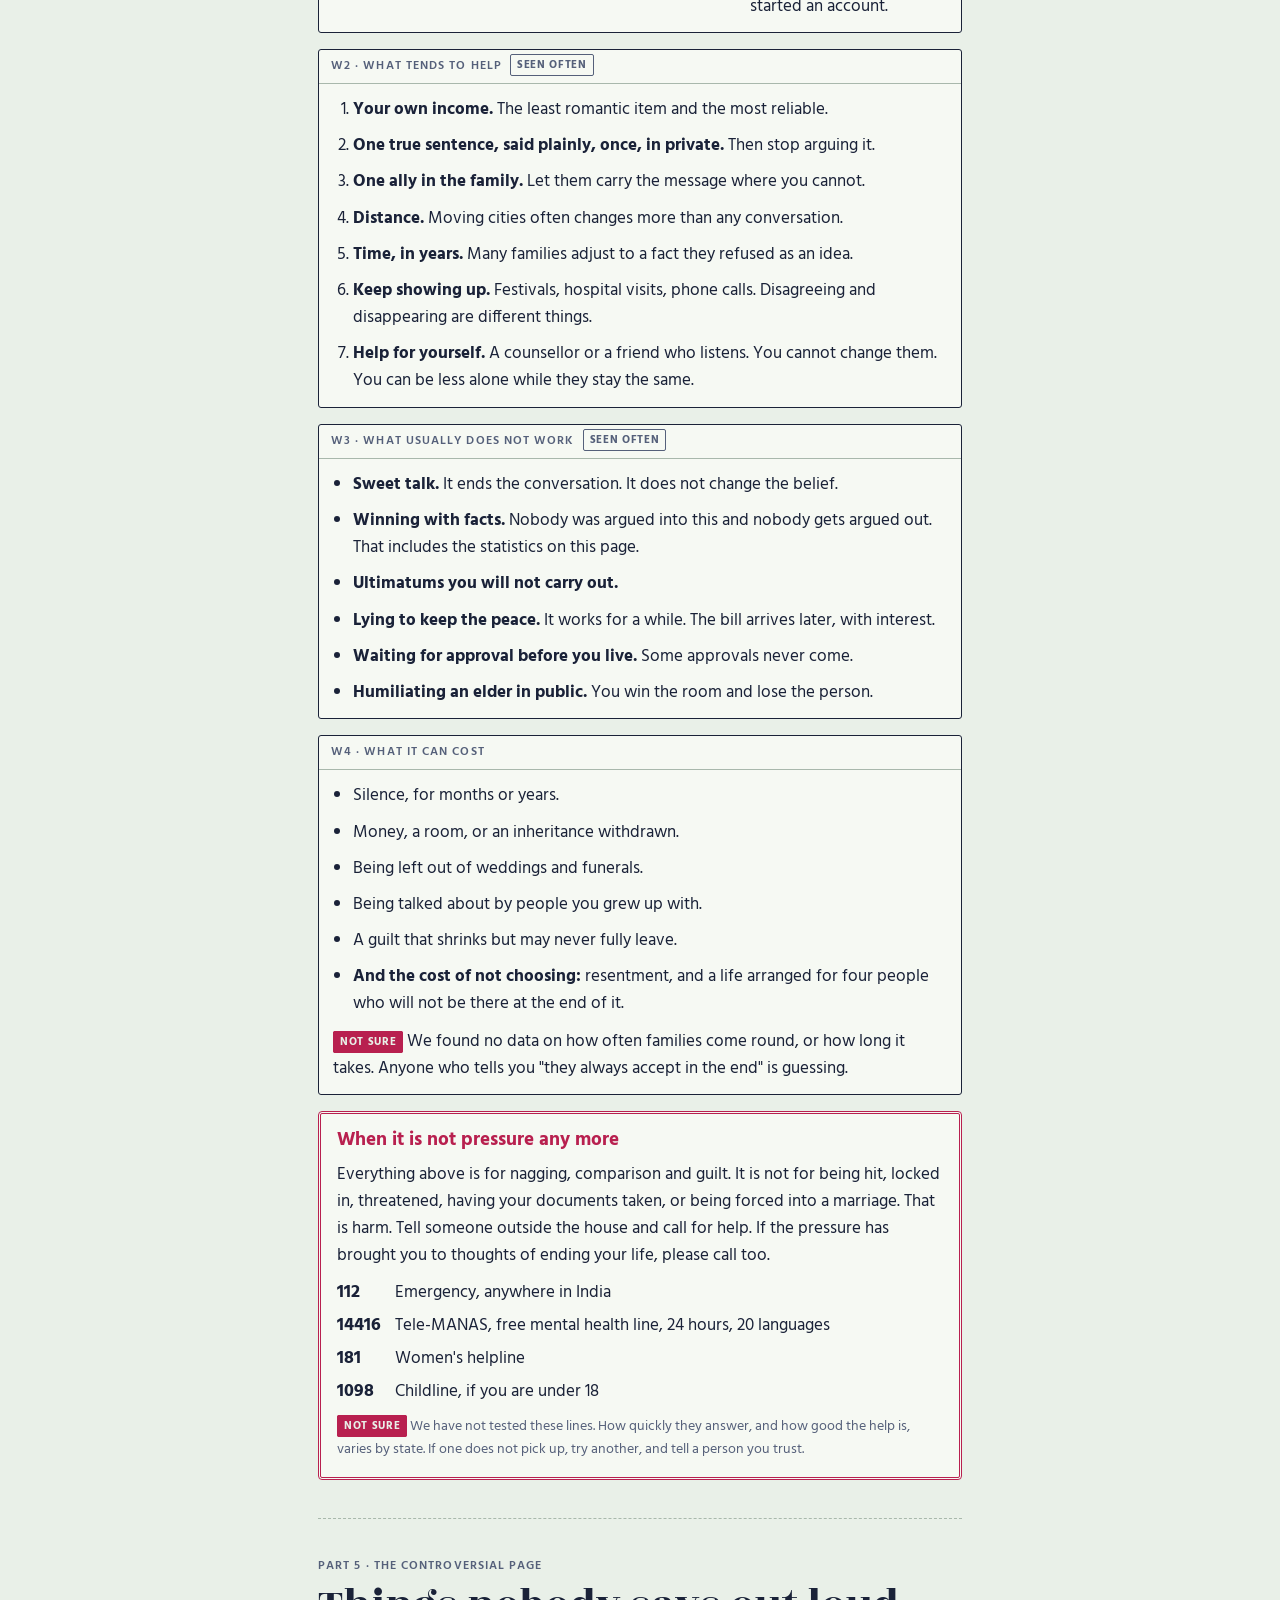
==== commit a4538014: "Add one-minute onboarding to main page Co-Authored-By: Claude Fable 5.2 <noreply@anthropic.com> Clau" ====
--- a/index.html
+++ b/index.html
@@ -18,7 +18,22 @@
   </div>
   <div class="pages"><a class="on" href="index.html">A · Expectations</a><a href="status.html">B · Status games</a><a href="choices.html">C · Choices</a><a href="situations.html">D · Situations</a></div>
 
-  <header class="hero">
+  <section id="one-minute" class="journey" aria-label="One-minute start">
+    <div class="field">
+      <div class="label jhead"><span>OPD slip · takes one minute</span><span id="j-step">Step 1 of 5</span></div>
+      <div class="body jbody" id="j-body" aria-live="polite">
+        <p class="deva" lang="hi">लोग क्या कहेंगे?</p>
+        <h2>You have a condition. So does everyone you know.</h2>
+        <p>It is called <b>log kya kahenge</b>: what will people say. It runs in families. You caught it from people who caught it from someone else, so nobody is to blame for having it.</p>
+        <p>Symptoms: a degree chosen for the neighbours, a wedding staged for the relatives, a life arranged for four people.</p>
+        <p>There is no cure on this page. Naming it is the first step, and it takes one minute.</p>
+        <p class="gloss">A figure of speech, not a medical diagnosis.</p>
+      </div>
+      <div class="jnav"><button type="button" class="back" id="j-back" hidden>Back</button><a href="#guide" id="j-skip">Skip to the full guide</a><button type="button" class="next" id="j-next">Start</button></div>
+    </div>
+  </section>
+
+  <header class="hero" id="guide">
     <p class="deva" lang="hi">लोग क्या कहेंगे?</p>
     <h1>Application for permission to live <em>your own life</em></h1>
     <p class="lede">Permission is not actually required. Nobody tells you that, and nobody hands you the rulebook either. This is an attempt at the rulebook: what India expects of you between 15 and 34, why, how it changes with where you live, and what you can do without violence. It will not make anyone agree with you. It may make you less confused.</p>
@@ -725,7 +740,7 @@
 </script>
 <script>
 (function(){
-  var A={
+  var A=window.LKK_A={
    '15-18':{n:'Section A · The marks years',id:'age-15-18',
      all:['“Kitne percent aaye?”','Science, then engineering or medicine','Coaching, and comparison with someone’s son'],
      w:['Home before dark, and new rules about clothes','In some homes, talk of marriage before school is done'],
@@ -785,8 +800,77 @@
     var l1=document.createElement('a');l1.href='status.html';l1.textContent='Form B: '+a.g;
     var l2=document.createElement('a');l2.href='choices.html';l2.textContent='Form C: '+a.c;
     nx.appendChild(l1);nx.appendChild(document.createTextNode(' · '));nx.appendChild(l2);
+    var l3=document.createElement('a');l3.href='situations.html';l3.textContent='Form D: hostel, work, moving and family units';nx.appendChild(document.createTextNode(' · '));nx.appendChild(l3);
   }
   draw();
+})();
+</script>
+<script>
+(function(){
+  var A=window.LKK_A;
+  var X={
+   '15-18':{u:'Your parents fear you getting stuck, and marks are the only dial they know how to read.',
+     rx:'Tell one adult one true thing about what you want. Not to get permission. Only so that it has been said aloud.',
+     l:'“Abhi meri nahi chalti. Hamesha aisa nahi rahega.”',g:'Right now I don’t get a say. It will not always be this way.'},
+   '19-24':{u:'Your first salary is the family’s safety net arriving. Their fear is real. The cure they prescribe is thirty years old.',
+     rx:'Find out, in rupees, what your family actually needs from you each month. A number is lighter than a vague duty.',
+     l:'“Jo rasta main chunta hoon, uska bill bhi mera hai.”',g:'The road I choose, I pay for.'},
+   '25-29':{u:'Your parents fear leaving you alone in the world. And their own four people are asking them the same question.',
+     rx:'Decide your own answer in private: yes, no, not now, or yes but my way. Do not announce it yet. Just know it.',
+     l:'“Galat shaadi akelepan ka ilaaj nahi hai.”',g:'The wrong marriage is no cure for being alone.'},
+   '30-34':{u:'The roles are flipping. Your parents are ageing and you are becoming the safety net.',
+     rx:'Have the money and health talk with your parents: what they have, what they will need. One awkward evening.',
+     l:'“Main sabko khush nahi rakh sakta. Koshish band.”',g:'I cannot keep everyone happy. I have stopped trying.'}
+  };
+  var body=document.getElementById('j-body'),stepEl=document.getElementById('j-step'),
+      back=document.getElementById('j-back'),next=document.getElementById('j-next'),skip=document.getElementById('j-skip');
+  var first=body.innerHTML,step=1,age=null;
+  function el(t,c,txt){var e=document.createElement(t);if(c)e.className=c;if(txt!=null)e.textContent=txt;return e;}
+  function draw(){
+    stepEl.textContent='Step '+step+' of 5';
+    back.hidden=step===1;skip.hidden=step!==1;next.hidden=step===5;next.disabled=(step===2&&!age);
+    next.textContent=step===1?'Start':'Next';
+    if(step===1){body.innerHTML=first;return;}
+    body.textContent='';
+    if(step===2){
+      body.appendChild(el('p','label','Registration'));
+      body.appendChild(el('h2',null,'How old are you?'));
+      var g=el('div','big');
+      [['15-18','15–18'],['19-24','19–24'],['25-29','25–29'],['30-34','30–34']].forEach(function(o){
+        var b=el('button',null,o[1]);b.type='button';b.id='j-age-'+o[0];b.setAttribute('aria-pressed',age===o[0]?'true':'false');
+        b.addEventListener('click',function(){age=o[0];step=3;draw();});g.appendChild(b);
+      });
+      body.appendChild(g);
+      body.appendChild(el('p','gloss','Nothing you tap here leaves your phone.'));
+      return;
+    }
+    var a=A[age],x=X[age];
+    if(step===3){
+      body.appendChild(el('p','label','Symptoms at your age'));
+      body.appendChild(el('h2',null,'It sounds like this'));
+      var ul=el('ul');a.all.forEach(function(t){ul.appendChild(el('li',null,t));});body.appendChild(ul);
+      body.appendChild(el('p','label','What is underneath'));
+      body.appendChild(el('p',null,x.u));
+    } else if(step===4){
+      body.appendChild(el('p','label','Prognosis'));
+      body.appendChild(el('h2',null,'The honest part'));
+      body.appendChild(el('p',null,a.h));
+      body.appendChild(el('p',null,'It does not fully go away. It gets quieter each time you notice it and choose anyway. And nobody can do that part for you.'));
+    } else {
+      body.appendChild(el('p','rx','Rx'));
+      body.appendChild(el('p','label','One thing, this week'));
+      body.appendChild(el('p',null,x.rx));
+      body.appendChild(el('p','hand',x.l));
+      body.appendChild(el('p','gloss',x.g));
+      body.appendChild(el('p',null,'That was step one. The condition is still there. Now it has a name.'));
+      var L=el('div','jlinks');
+      [['#'+a.id,'Read your section: '+a.n.split(' · ')[1]],['situations.html','Hostel, office, city, village: the other rooms'],['status.html','The status games behind it'],['choices.html','What each choice tends to cost'],['#guide','Or scroll through everything']].forEach(function(p){
+        var k=el('a',null,p[1]);k.href=p[0];L.appendChild(k);});
+      body.appendChild(L);
+    }
+  }
+  next.addEventListener('click',function(){if(step<5&&!(step===2&&!age)){step++;draw();}});
+  back.addEventListener('click',function(){if(step>1){step--;draw();}});
 })();
 </script>
 <script src="site.js"></script>
